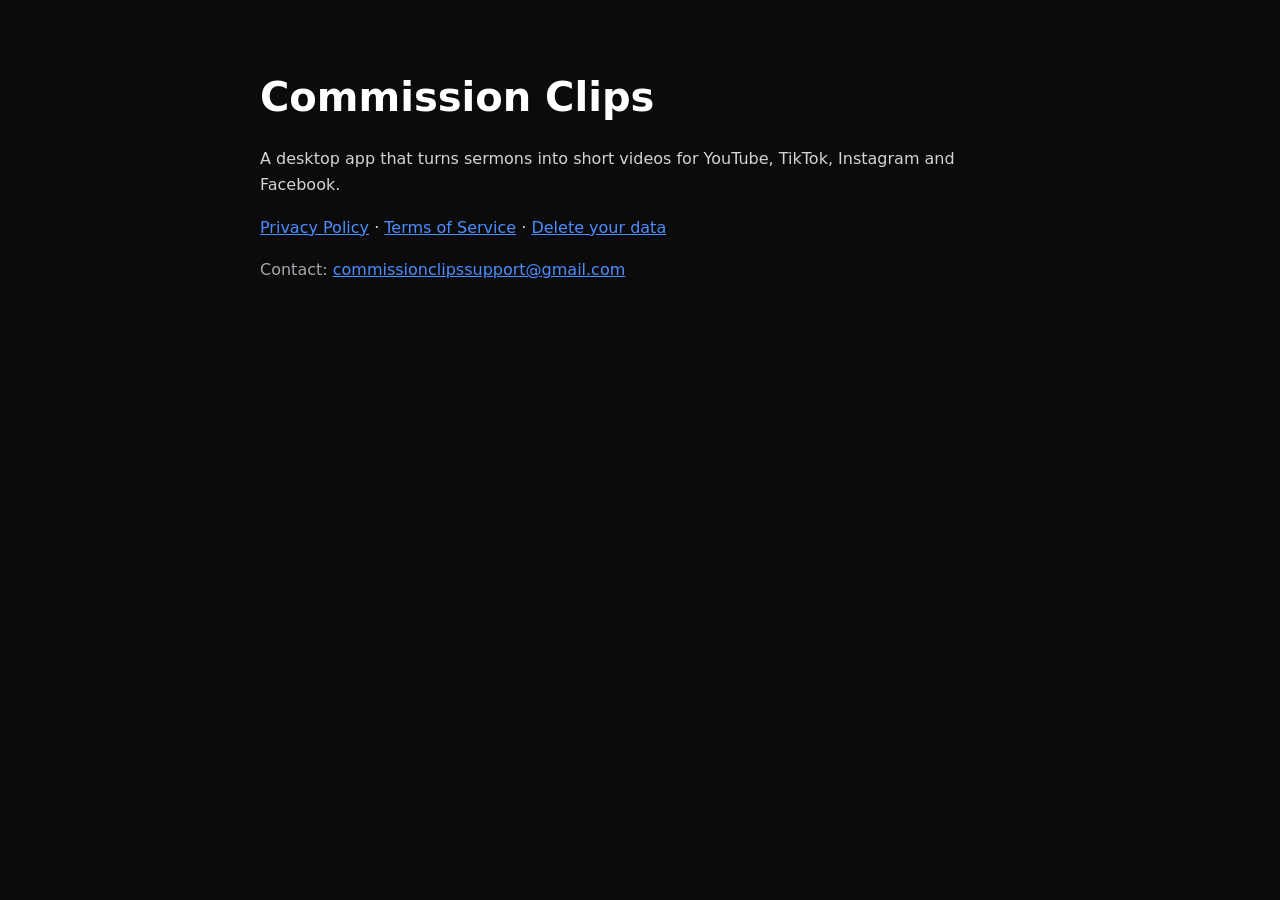
==== index.html @ bec43291 "Commission Clips privacy policy, terms and home page Co-Authored-By: Claude Opus 5.5 <noreply@anthro" ====
<!doctype html>
<html lang="en"><head><meta charset="utf-8"><meta name="viewport" content="width=device-width, initial-scale=1">
<title>Commission Clips</title>
<style>
:root { --bg: #0b0b0c; --line: #2c2c30; --text: #ffffff; --soft: #d4d4d8; --muted: #a6a6ad; --accent: #4c8dff; }
body { margin: 0; background: var(--bg); color: var(--soft); font: 16px/1.65 system-ui, "Segoe UI", Inter, sans-serif; }
main { max-width: 760px; margin: 0 auto; padding: 64px 16px; }
h1 { color: var(--text); font-size: 40px; margin: 0 0 8px; } a { color: var(--accent); } .muted { color: var(--muted); }
</style></head>
<body><main>
<h1>Commission Clips</h1>
<p>A desktop app that turns sermons into short videos for YouTube, TikTok, Instagram and Facebook.</p>
<p><a href="privacy.html">Privacy Policy</a> · <a href="terms.html">Terms of Service</a> · <a href="privacy.html#delete-data">Delete your data</a></p>
<p class="muted">Contact: <a href="mailto:commissionclipssupport@gmail.com">commissionclipssupport@gmail.com</a></p>
</main></body></html>
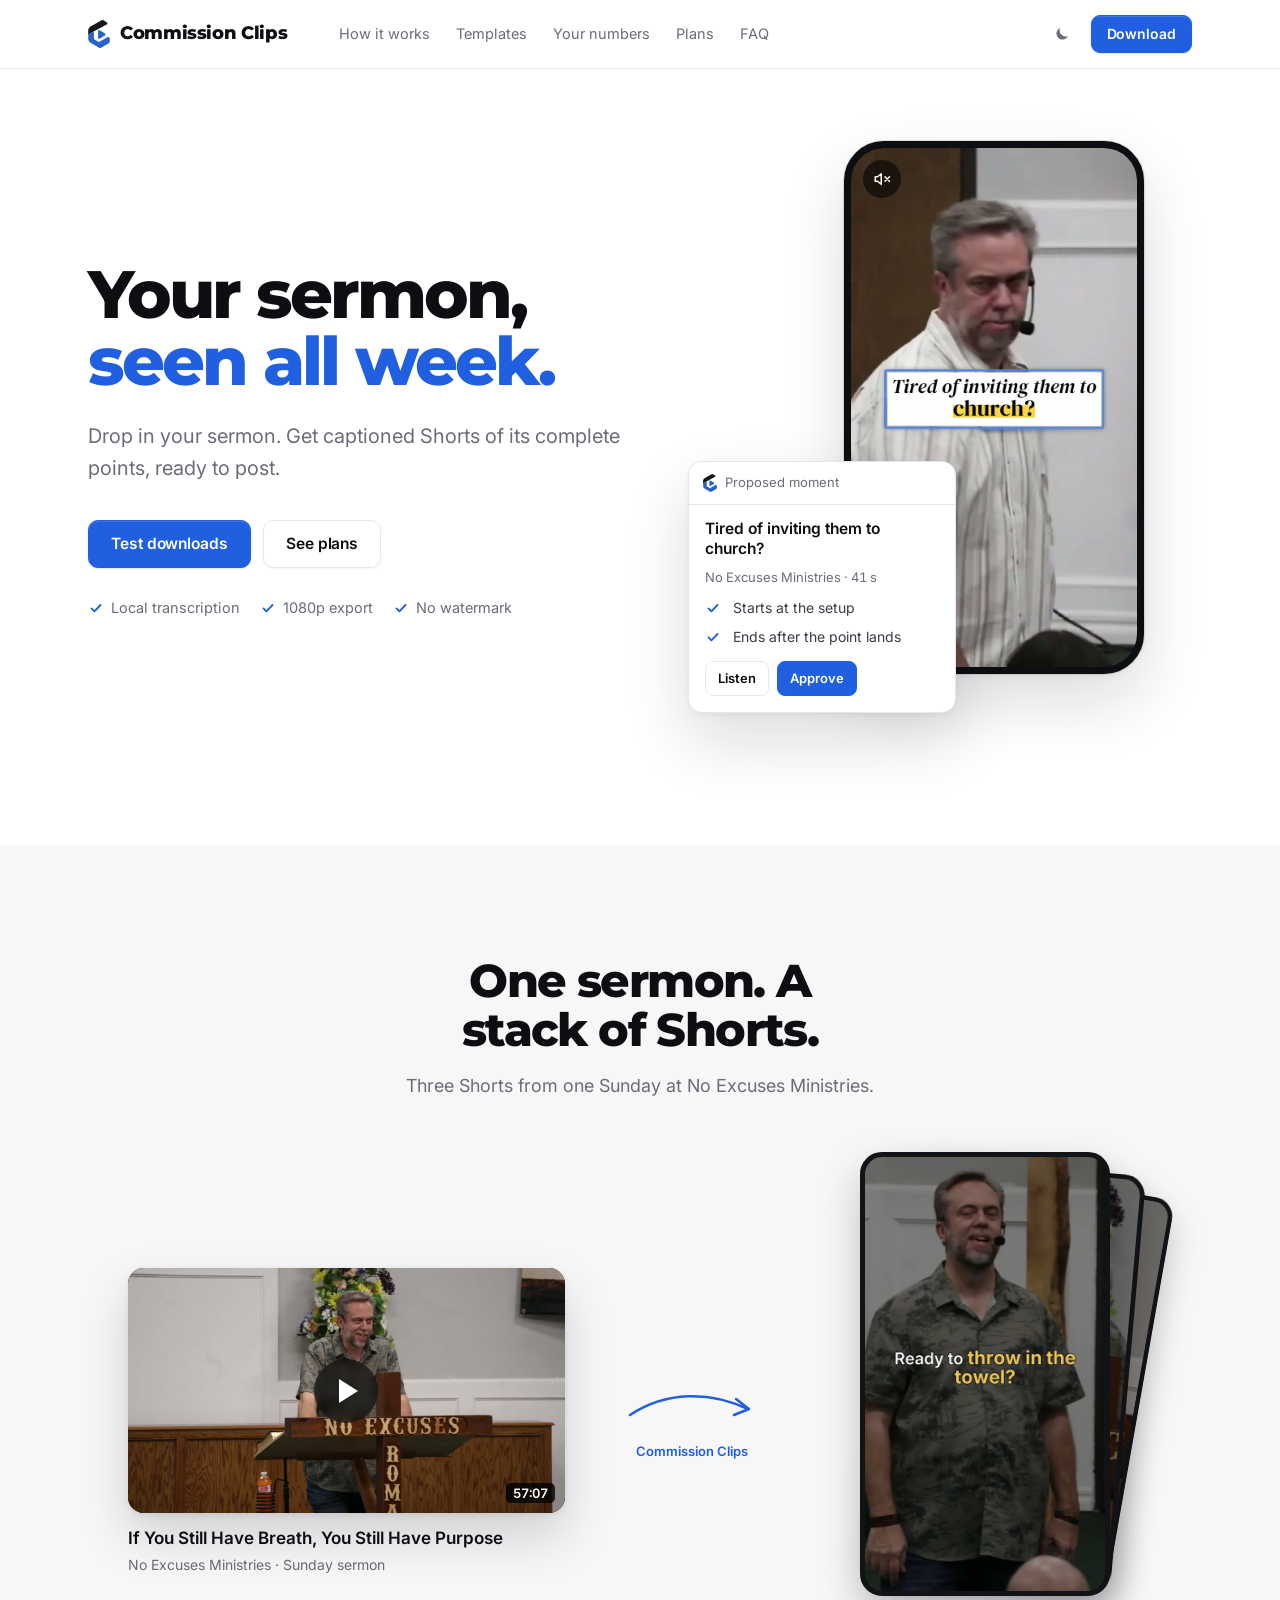
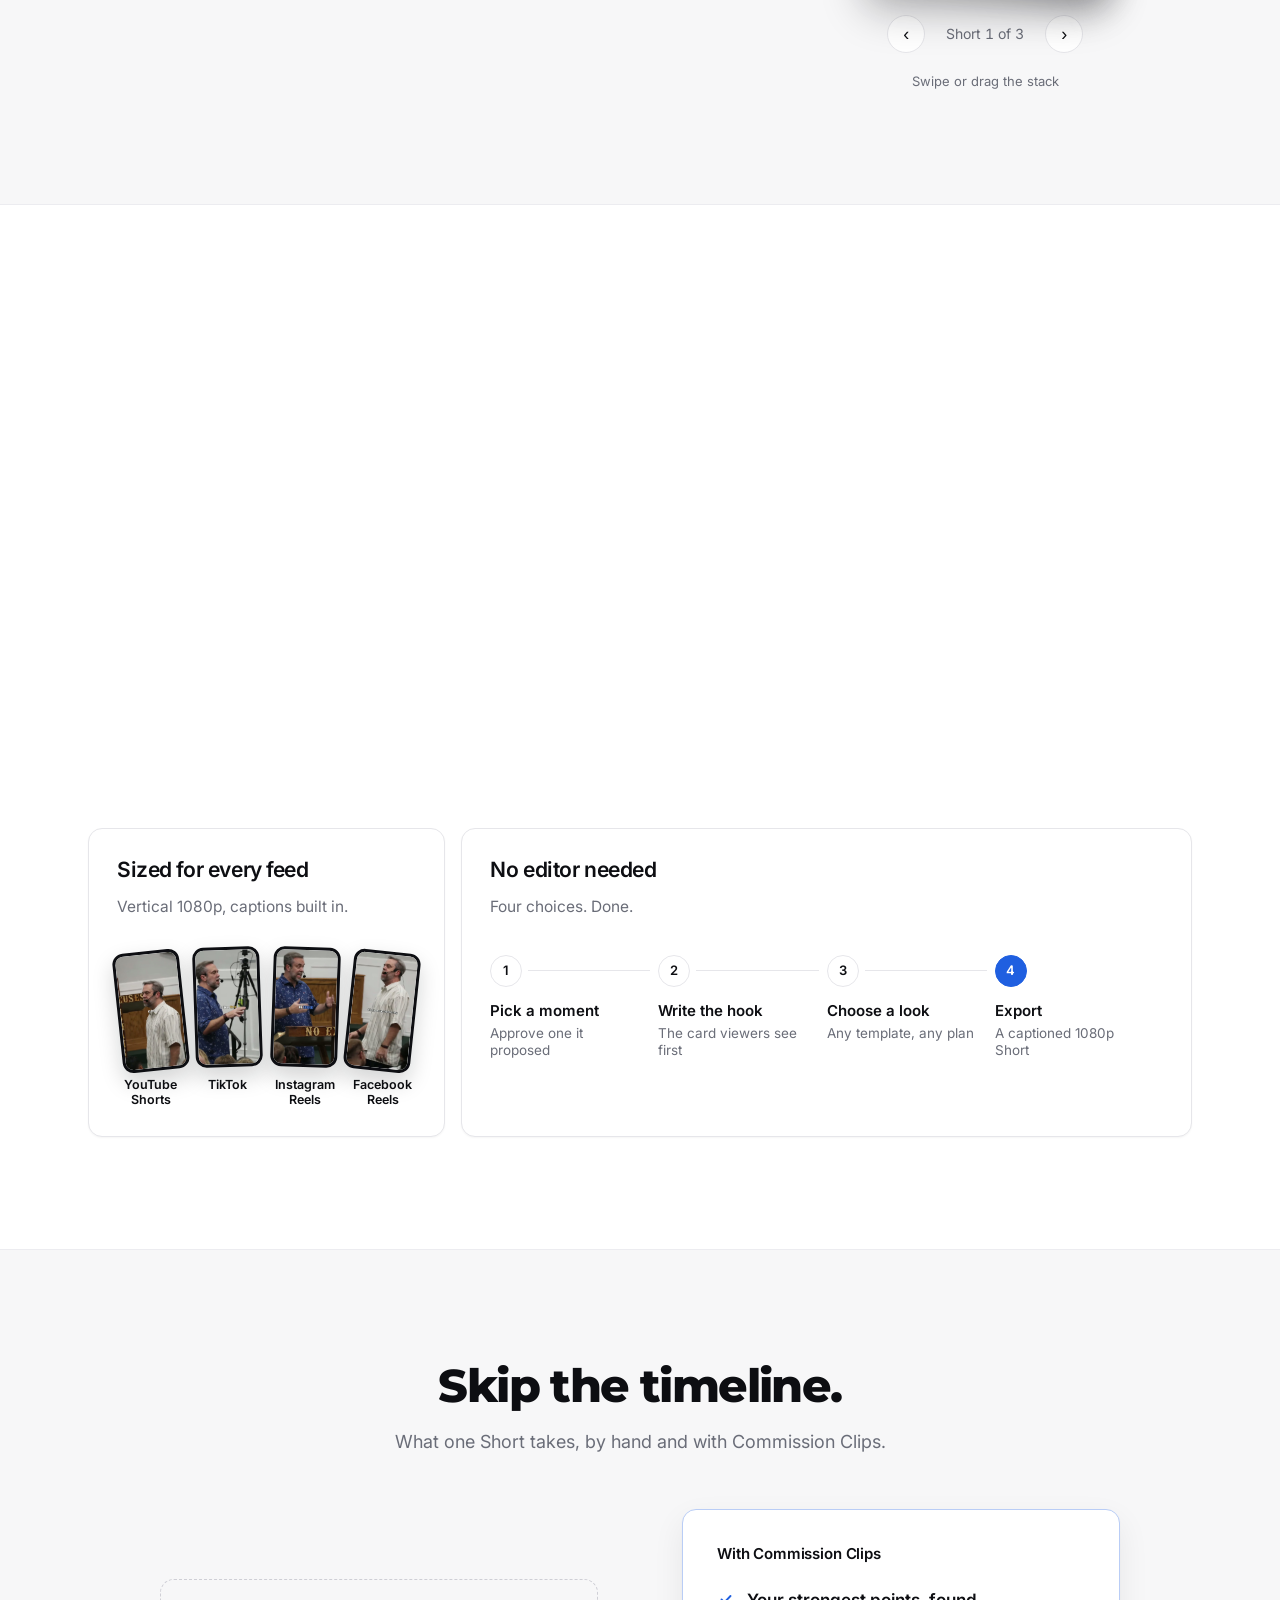
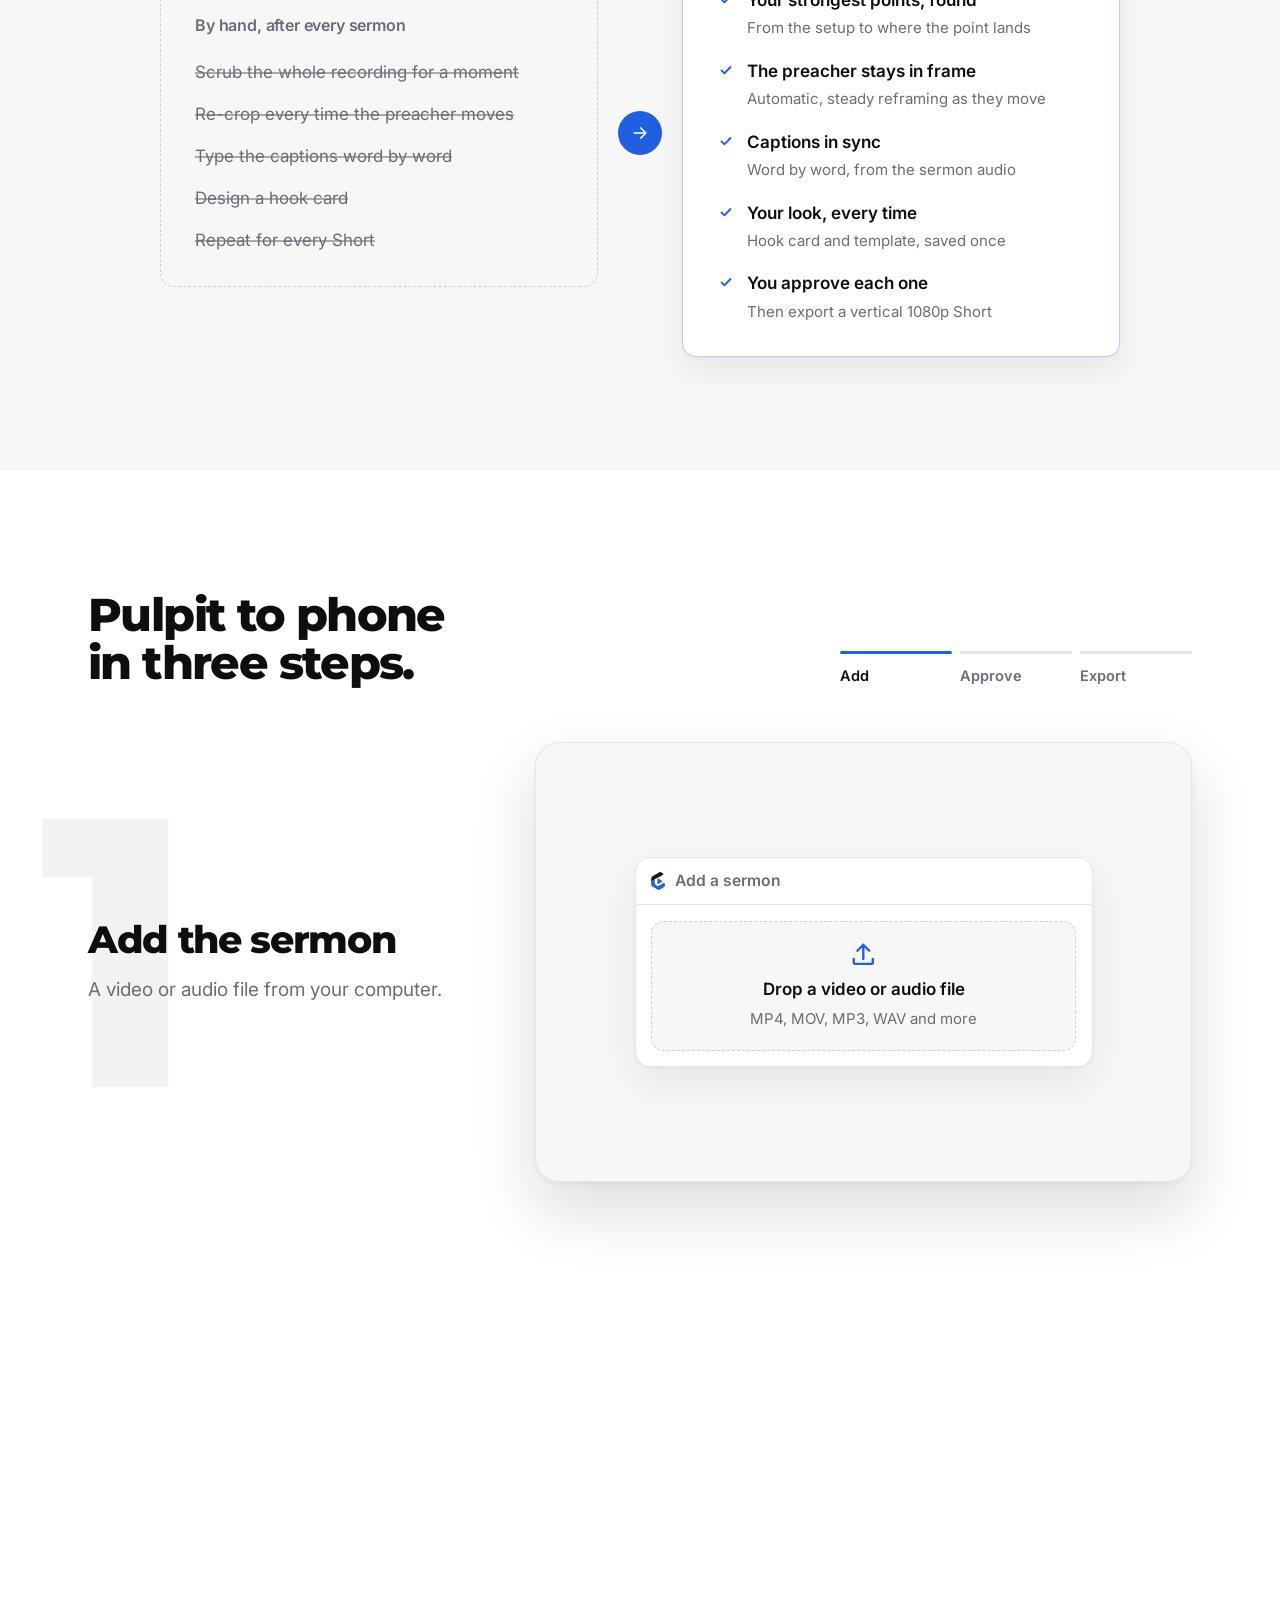
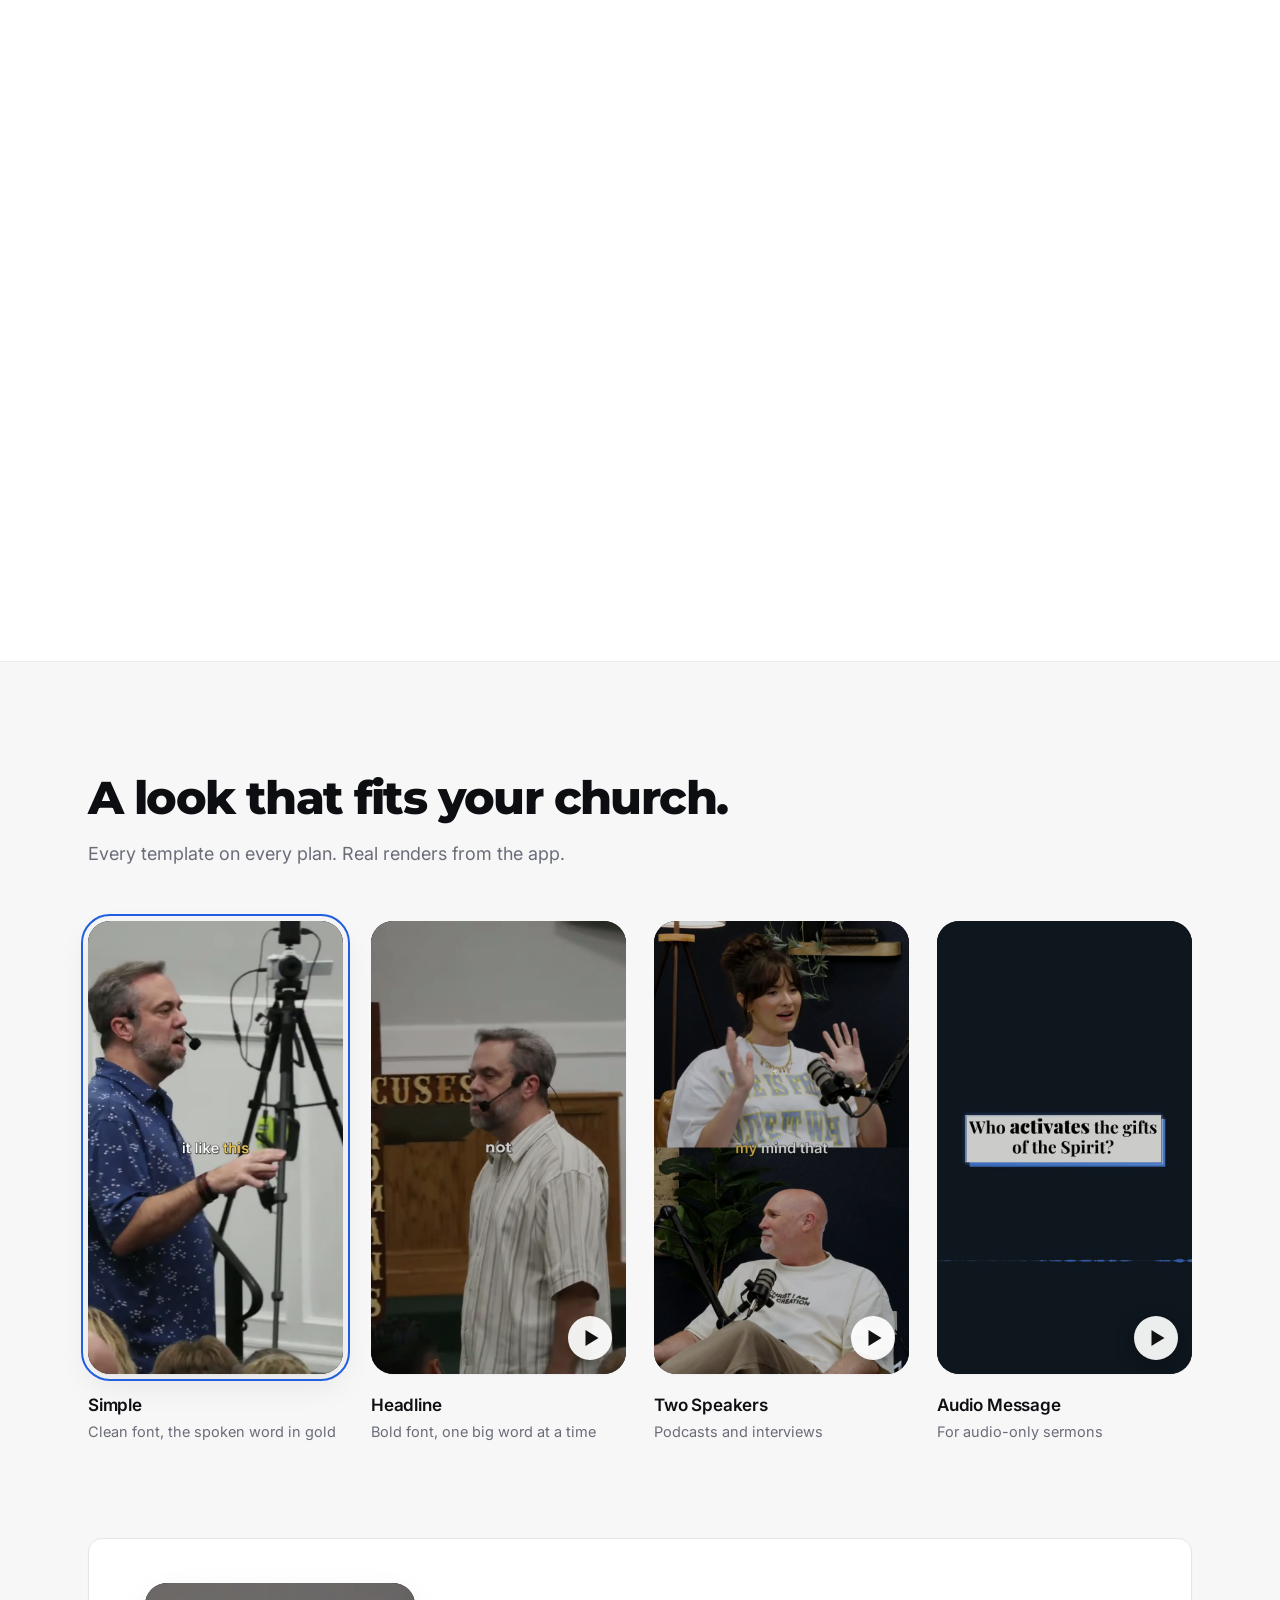
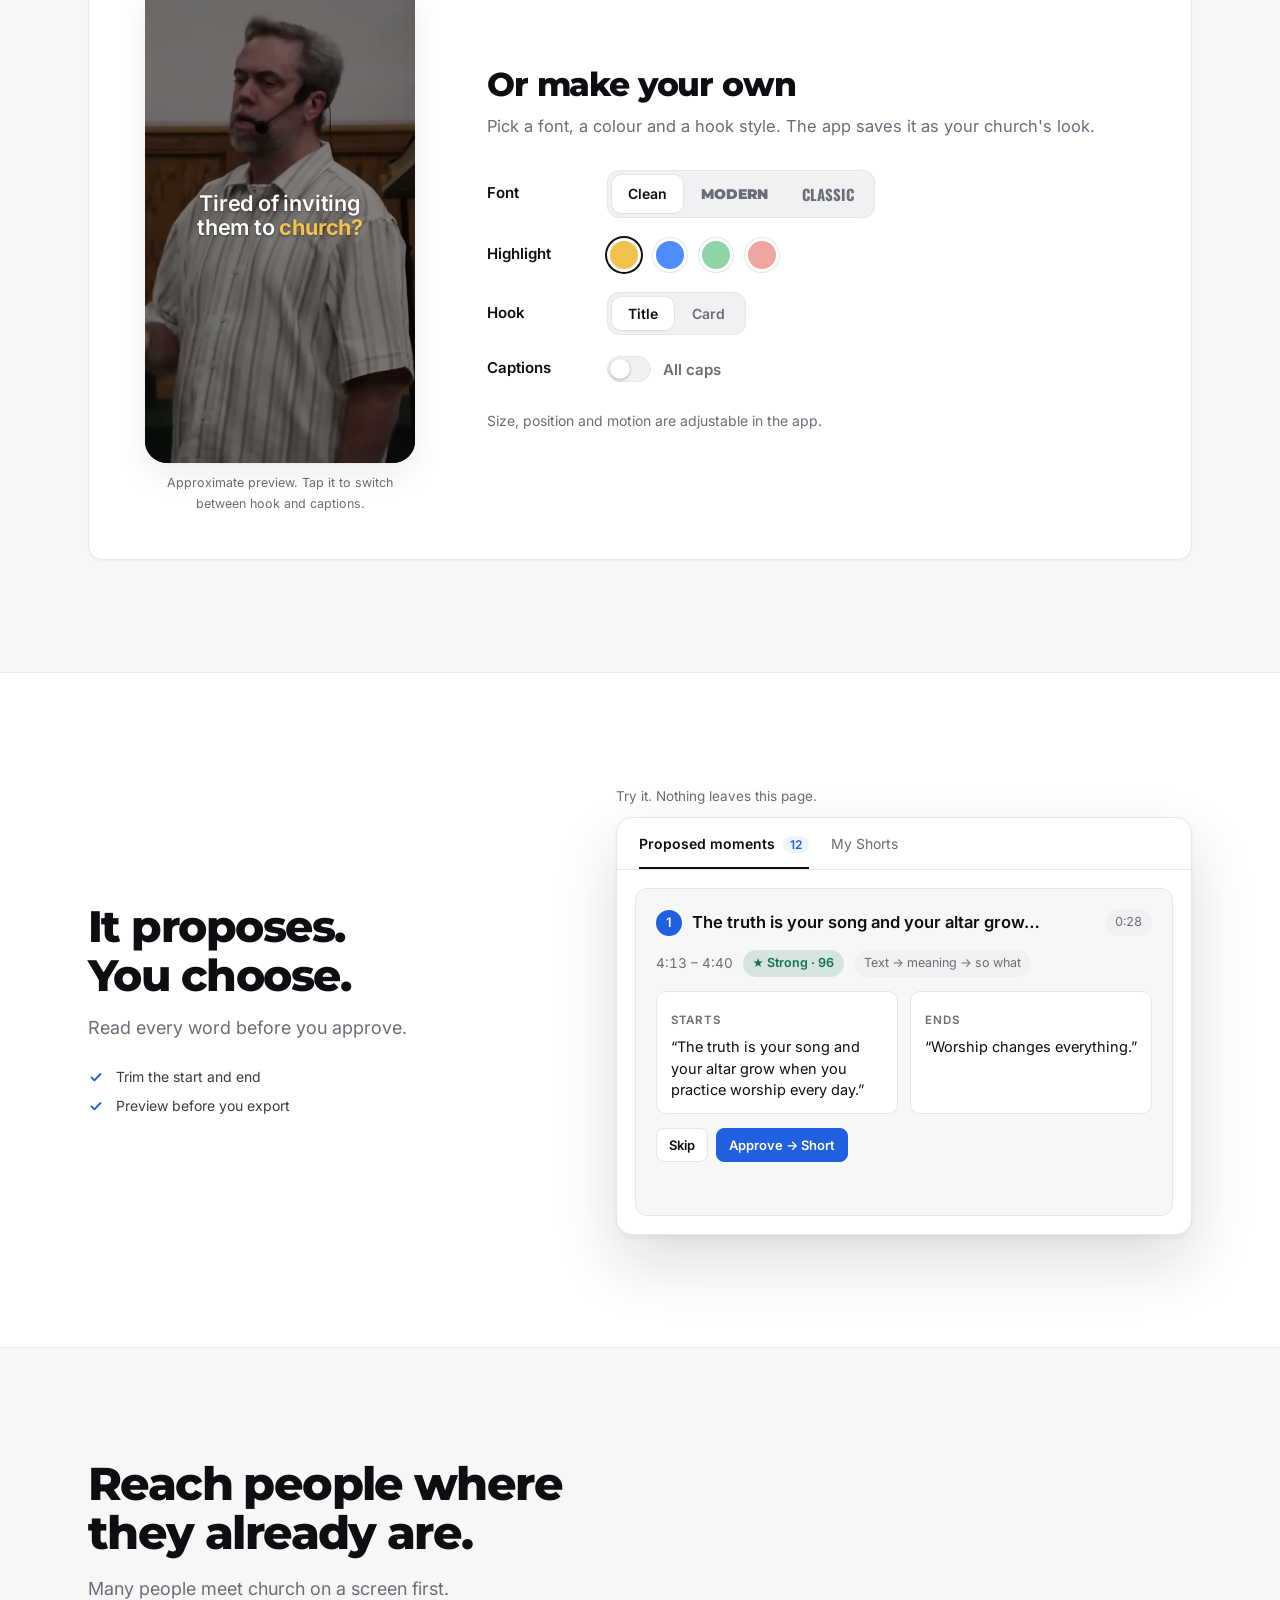
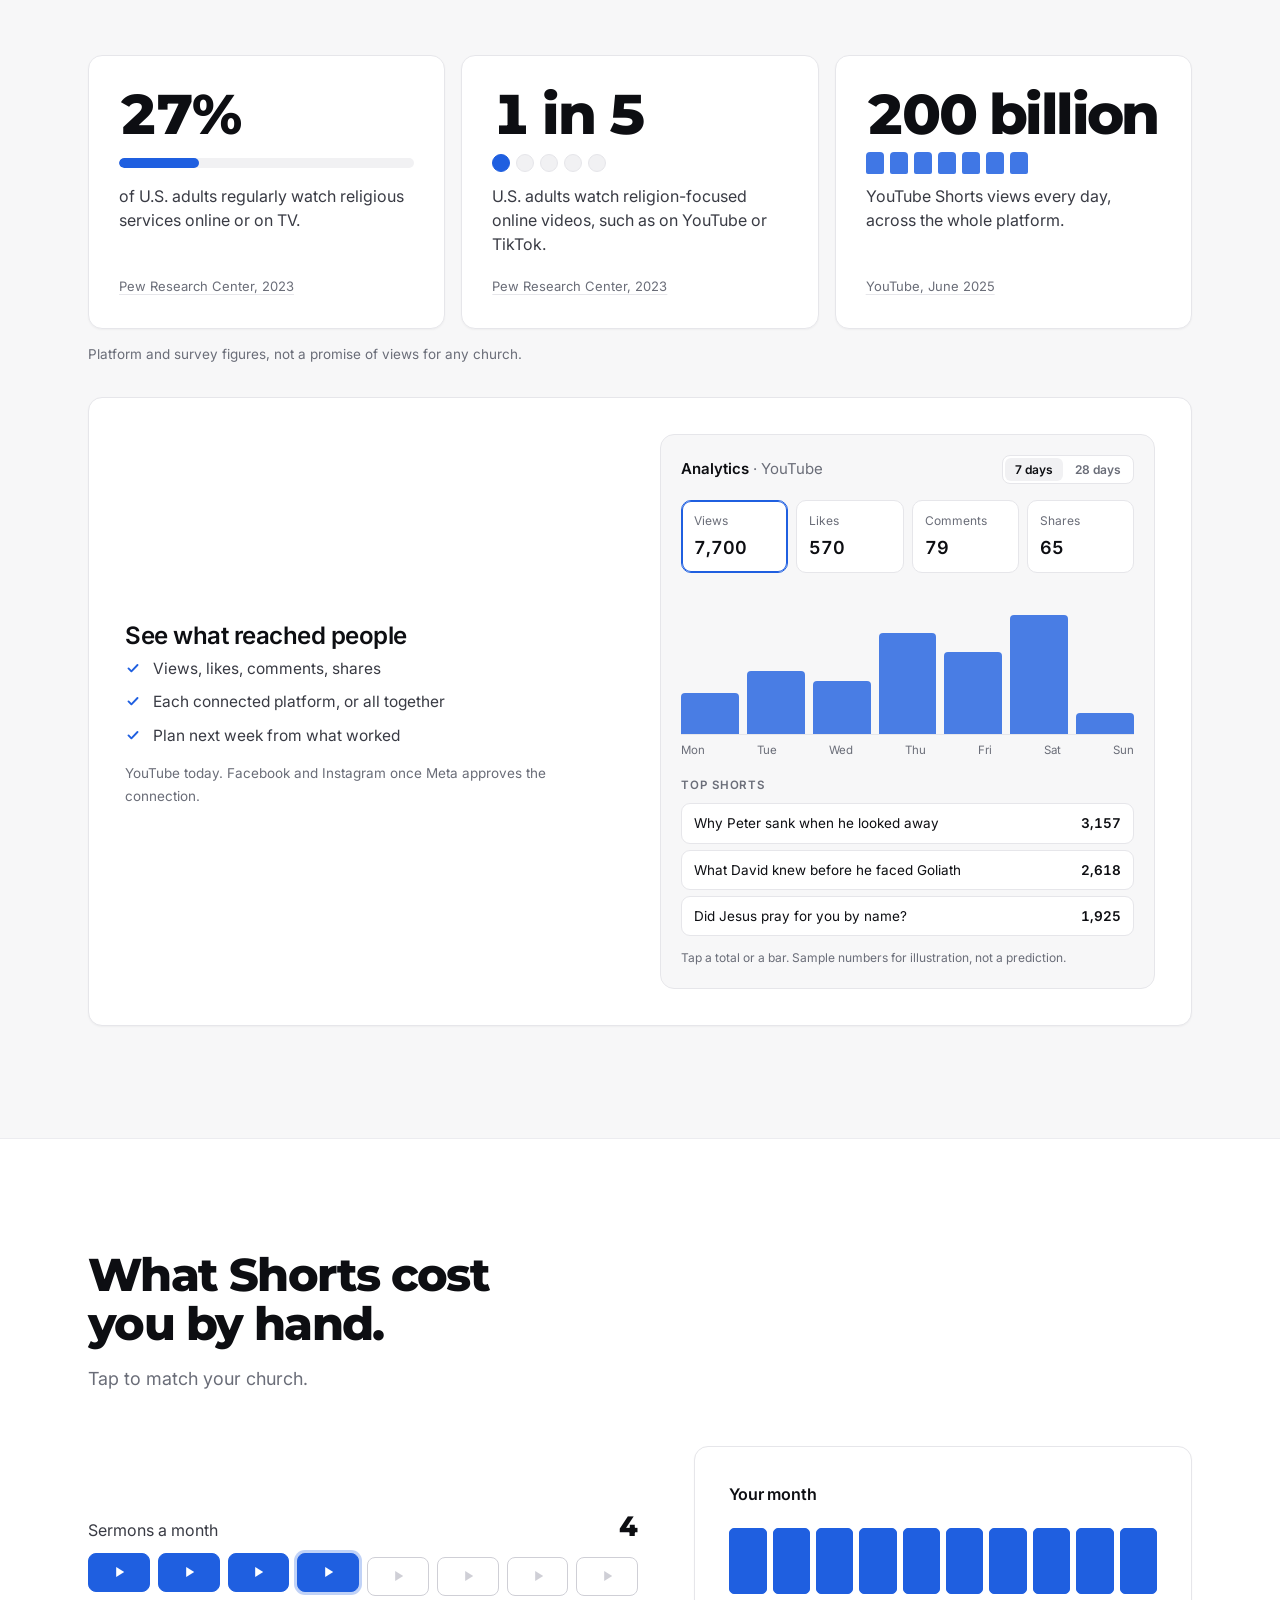
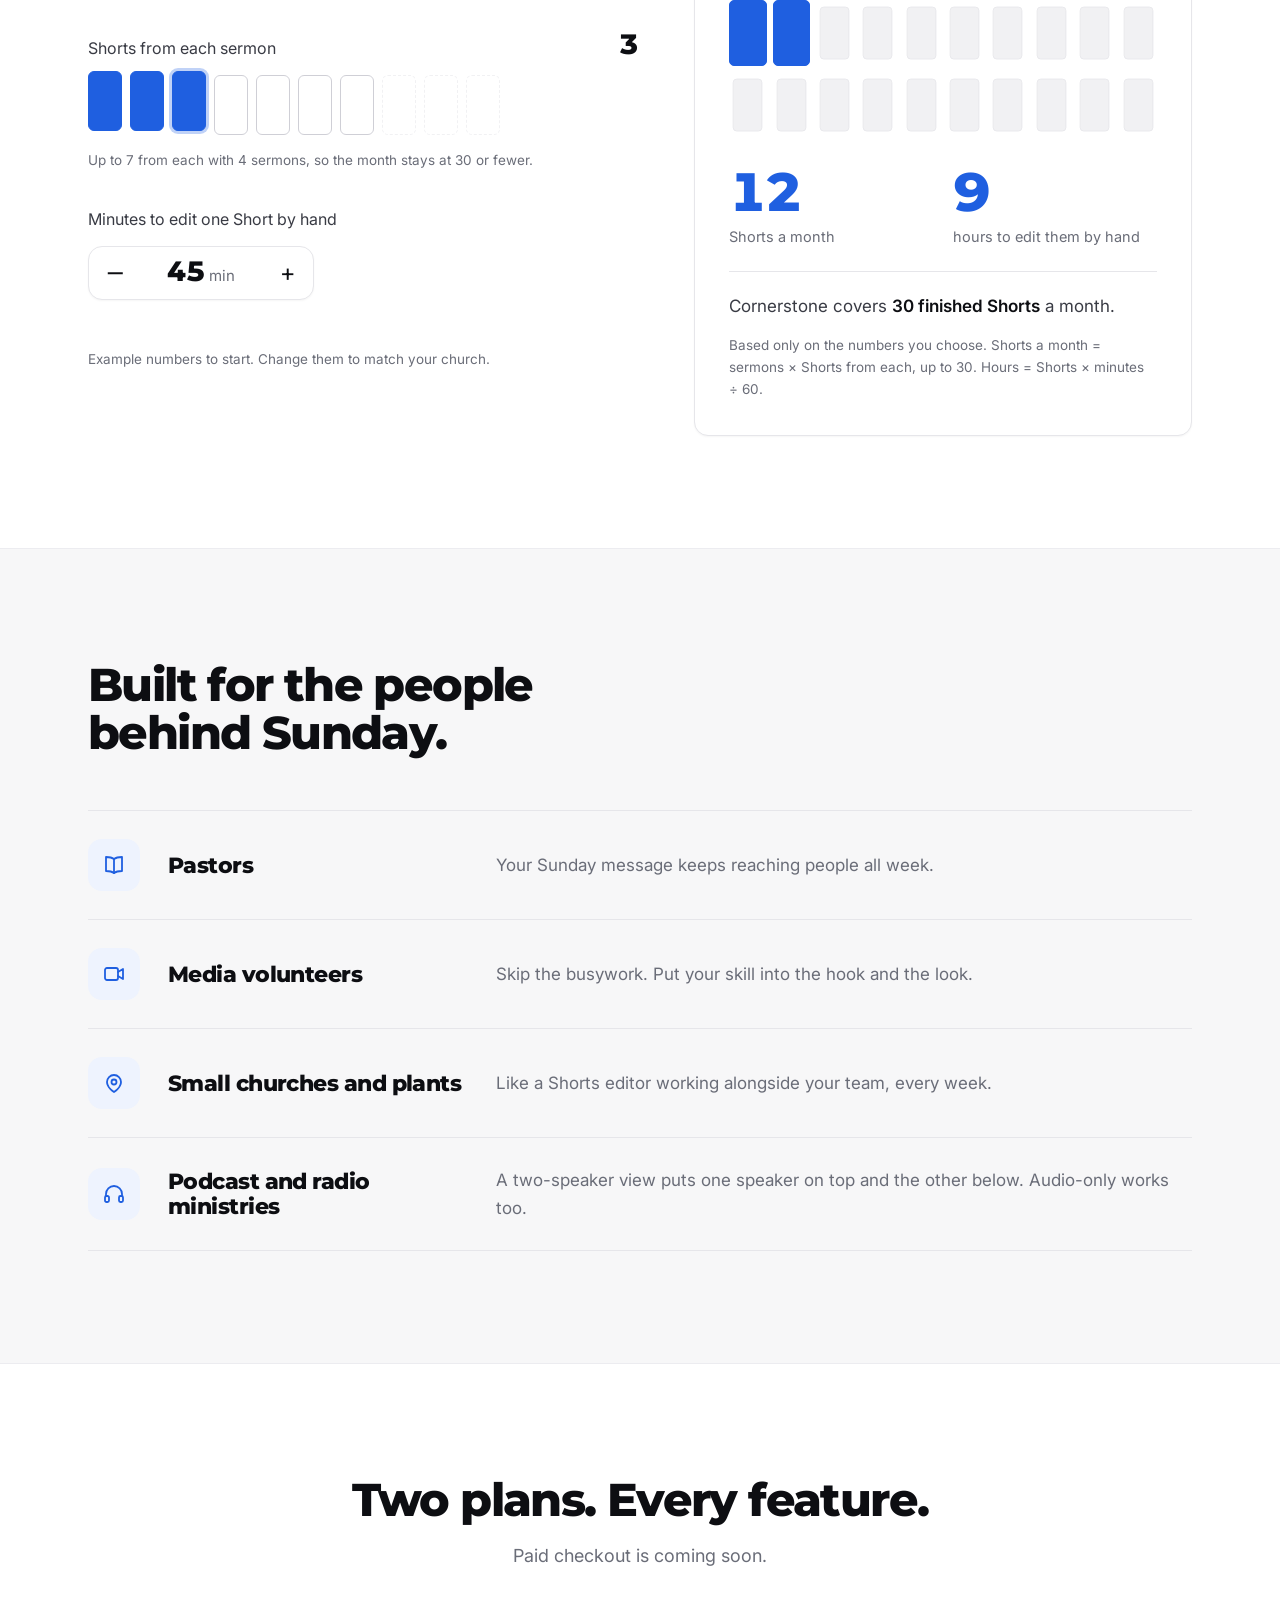
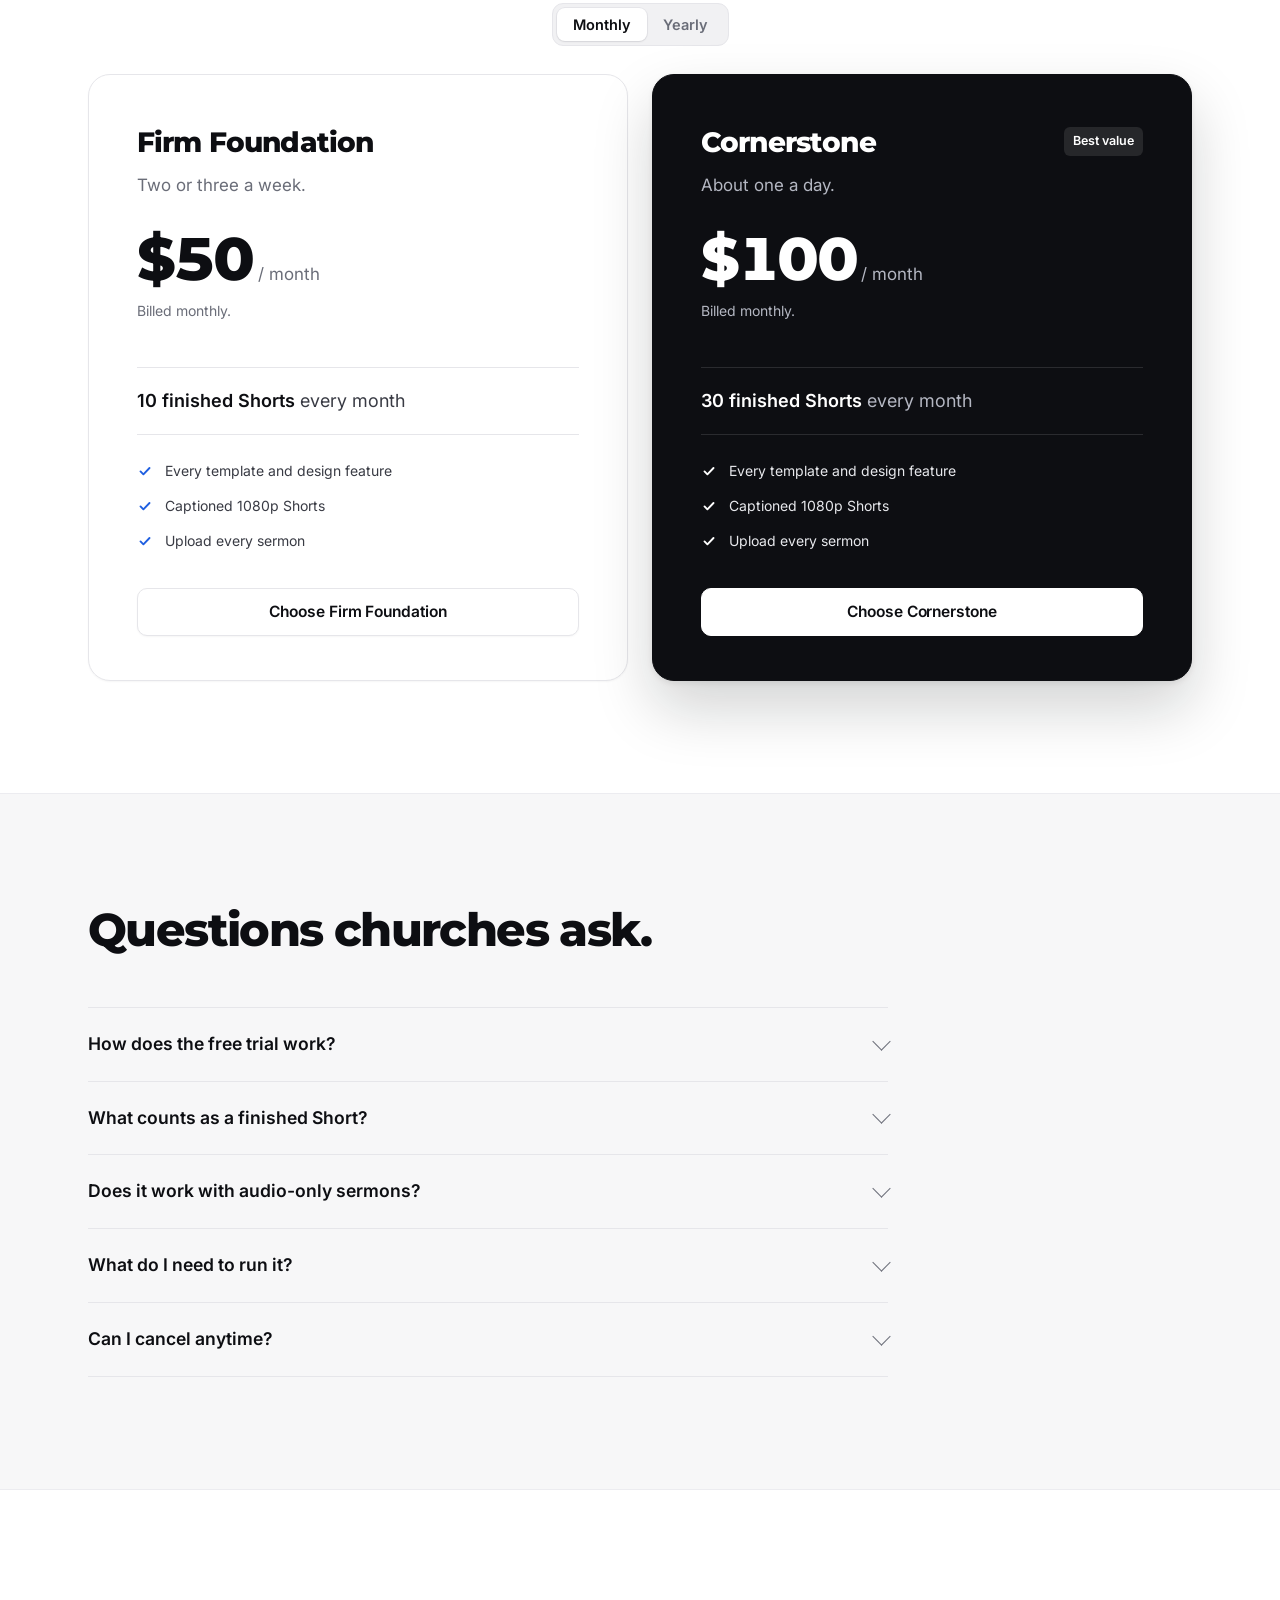
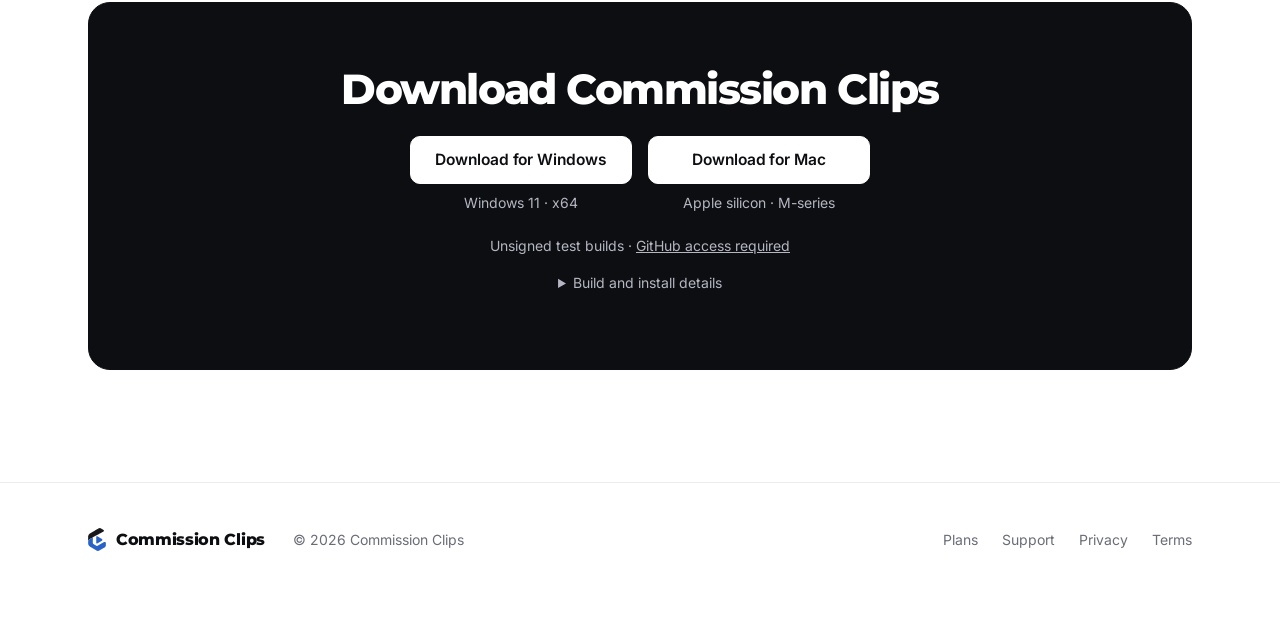
==== commit 3d1c087b: "Publish Commission Clips website and private test downloads" ====
--- a/index.html
+++ b/index.html
@@ -1,15 +1,1198 @@
 <!doctype html>
 <html lang="en"><head><meta charset="utf-8"><meta name="viewport" content="width=device-width, initial-scale=1">
-<title>Commission Clips</title>
+<title>Commission Clips — your sermon, seen all week</title>
+<meta name="description" content="Commission Clips finds the complete teaching moments in your sermon and turns them into captioned Shorts. 14-day free trial, no card.">
+<link rel="canonical" href="https://commissionclips.com/">
+<link rel="icon" href="img/logo-ink.svg" type="image/svg+xml"><link rel="icon" href="img/favicon-32.png" sizes="32x32"><link rel="apple-touch-icon" href="img/apple-touch-icon.png">
+<meta property="og:type" content="website"><meta property="og:site_name" content="Commission Clips">
+<meta property="og:title" content="Commission Clips — your sermon, seen all week"><meta property="og:description" content="Commission Clips finds the complete teaching moments in your sermon and turns them into captioned Shorts. 14-day free trial, no card.">
+<meta property="og:url" content="https://commissionclips.com/"><meta property="og:image" content="https://commissionclips.com/img/og.png">
+<meta name="twitter:card" content="summary_large_image">
+<meta name="theme-color" content="#f3f2ee" media="(prefers-color-scheme: light)"><meta name="theme-color" content="#0b0b0c" media="(prefers-color-scheme: dark)">
+<script src="theme.js"></script>
+<link rel="stylesheet" href="site.css?v=9">
 <style>
-:root { --bg: #0b0b0c; --line: #2c2c30; --text: #ffffff; --soft: #d4d4d8; --muted: #a6a6ad; --accent: #4c8dff; }
-body { margin: 0; background: var(--bg); color: var(--soft); font: 16px/1.65 system-ui, "Segoe UI", Inter, sans-serif; }
-main { max-width: 760px; margin: 0 auto; padding: 64px 16px; }
-h1 { color: var(--text); font-size: 40px; margin: 0 0 8px; } a { color: var(--accent); } .muted { color: var(--muted); }
+.hero { position: relative; overflow: hidden; padding: 72px 0 104px; }
+.hero .wrap { display: grid; grid-template-columns: 1.1fr .9fr; gap: 64px; align-items: center; }
+.hero h1 { font-size: clamp(44px, 5.2vw, 70px); line-height: 1; letter-spacing: -.045em; margin: 0 0 24px; }
+.hero h1 em { font-style: normal; color: var(--accent); }
+.hero .lead { font-size: 20px; line-height: 1.6; color: var(--muted); max-width: 540px; }
+.hero .ctas { display: flex; flex-wrap: wrap; gap: 12px; margin-top: 36px; }
+#download { scroll-margin-top: 72px; }
+.download-panel { padding: clamp(32px, 6vw, 64px) clamp(18px, 5vw, 40px); }
+.download-panel h2 { font-size: clamp(28px, 4vw, 42px); }
+.download-grid { display: grid; grid-template-columns: repeat(auto-fit, minmax(min(100%, 190px), 1fr)); gap: 16px; margin: 24px auto 0; max-width: 460px; }
+.download-grid .btn { width: 100%; }
+.download-panel .download-compat { margin: 7px 0 0; font-size: 14px; }
+.download-panel .download-note a { color: inherit; text-decoration: underline; }
+.download-panel .download-note { margin: 20px auto 0; font-size: 14px; }
+.download-details { margin: 4px auto 0; max-width: 460px; font-size: 14px; }
+.download-details summary { width: fit-content; margin: 0 auto; padding: 10px 4px; min-height: 44px; cursor: pointer; }
+.download-details dl { margin: 0; text-align: left; }
+.download-details dt { color: #fff; font-weight: 700; margin-top: 12px; }
+.download-details dd { margin: 4px 0 0; }
+.download-details code { display: block; margin-top: 4px; overflow-wrap: anywhere; }
+.promises { display: flex; flex-wrap: wrap; gap: 8px 20px; margin-top: 28px; font-size: 14.5px; color: var(--muted); }
+.promises span { display: inline-flex; align-items: center; gap: 7px; }
+.promises span::before { content: ""; width: 16px; height: 16px; background: var(--tick) center/16px no-repeat; }
+.stage { position: relative; height: 600px; }
+.phone { position: absolute; left: 50%; top: 0; transform: translateX(-38%); width: 300px; aspect-ratio: 9 / 16; border-radius: 40px;
+  background: #000; border: 7px solid #0d0e12; overflow: hidden; box-shadow: var(--shadow-lg), 0 0 0 1px var(--line); }
+.phone video, .phone img { width: 100%; height: 100%; object-fit: cover; }
+.float { position: absolute; left: -36px; bottom: 28px; width: 268px; border-radius: 14px; overflow: hidden; background: var(--panel);
+  border: 1px solid var(--line); box-shadow: var(--shadow-lg); }
+.float .bar { display: flex; align-items: center; gap: 8px; padding: 10px 14px; border-bottom: 1px solid var(--line); font-size: 13px; color: var(--muted); }
+.float .bar img { width: 14px; height: 18px; }
+.mo { padding: 14px 16px 16px; display: grid; gap: 8px; }
+.mo-title { color: var(--text); font-size: 15.5px; line-height: 1.3; }
+.mo-meta { color: var(--muted); font-size: 13px; font-variant-numeric: tabular-nums; }
+.ticks { list-style: none; margin: 0; padding: 0; display: grid; gap: 6px; }
+.ticks li { display: flex; align-items: center; gap: 8px; font-size: 14px; color: var(--soft); }
+.ticks li::before, .free li::before { content: ""; flex: none; width: 16px; height: 16px; background: var(--tick) center/16px no-repeat; }
+.mo-actions { display: flex; gap: 8px; margin-top: 4px; }
+.mini { padding: 6px 12px; border-radius: 8px; border: 1px solid var(--line); font-size: 13px; font-weight: 600; color: var(--text); background: var(--panel); }
+.mini.primary { background: var(--accent); border-color: var(--accent); color: var(--accent-on); }
+.bento { display: grid; grid-template-columns: repeat(3, minmax(0, 1fr)); gap: 16px; }
+.tile { padding: 28px; display: flex; flex-direction: column; gap: 10px; min-width: 0; }
+.tile h3 { font-size: 21px; line-height: 1.25; letter-spacing: -.02em; } .tile p { color: var(--muted); font-size: 15.5px; }
+.ai { margin-top: 8px; display: grid; grid-template-columns: 1fr 1fr; gap: 16px; padding: 18px 20px; border-radius: 12px; background: var(--surface); border: 1px solid var(--line); }
+.ai > div { display: grid; gap: 10px; align-content: start; min-width: 0; }
+.ai-label { font-size: 12px; font-weight: 600; letter-spacing: .08em; text-transform: uppercase; color: var(--muted); }
+.ai .chips { margin: 0; } .ai .chips li { background: var(--panel); }
+.free { list-style: none; margin: 4px 0 0; padding: 0; display: grid; gap: 8px; }
+.free li { display: flex; align-items: center; gap: 10px; font-size: 15px; color: var(--text); }
+.counts { margin-top: 6px; display: flex; justify-content: space-between; gap: 12px; padding: 12px 14px; border-radius: 10px; background: var(--surface); border: 1px solid var(--line); font-size: 14.5px; color: var(--text); }
+.counts b { color: var(--accent-ink); }
+.more { margin-top: auto; padding-top: 6px; font-size: 14px; font-weight: 600; color: var(--accent-ink); }
+.more:hover { text-decoration: underline; text-underline-offset: 3px; }
+.stat { margin-top: 2px; } .tile .stat { color: var(--text); font-size: 16px; } .stat b { display: block; font-family: var(--font-display); font-weight: 800; font-size: 40px; line-height: 1.05; color: var(--text); letter-spacing: -.04em; }
+.tile .src { font-size: 13px; } .src a { text-decoration: underline; text-underline-offset: 2px; }
+.t-points { grid-column: span 2; }
+/* Best moments first: the copy beside a small example of the ranked list */
+.bm { display: grid; grid-template-columns: minmax(0, .9fr) minmax(0, 1.1fr); gap: 28px; align-items: center; height: 100%; }
+.bm-copy { display: grid; gap: 10px; align-content: start; }
+.bm-copy .ticks { margin-top: 6px; }
+.bm-ex { display: grid; gap: 8px; min-width: 0; } .bm-note { margin: 0; }
+.bm-list { list-style: none; margin: 0; padding: 8px; display: grid; gap: 6px; border-radius: 14px; background: var(--surface); border: 1px solid var(--line); }
+.bm-list li { display: flex; align-items: center; gap: 12px; padding: 10px 12px; border-radius: 10px; background: var(--panel); border: 1px solid var(--line); min-width: 0; }
+.bm-list li:first-child { border-color: var(--accent); box-shadow: inset 0 0 0 1px var(--accent); }
+.bm-list i { flex: none; font-style: normal; font-weight: 700; font-size: 13px; color: var(--accent-ink); font-variant-numeric: tabular-nums; }
+.bm-list span { display: grid; gap: 4px; min-width: 0; }
+.bm-list b { font-size: 13.5px; font-weight: 600; color: var(--text); text-wrap: balance; }
+.bm-list em { font-style: normal; font-size: 12px; color: var(--muted); display: flex; flex-wrap: wrap; gap: 4px 8px; align-items: center; }
+.bm-list .st { text-decoration: none; font-weight: 600; color: var(--good); background: color-mix(in srgb, var(--good) 14%, transparent); border-radius: 999px; padding: 1px 8px; }
+.bm-list .st.dev { color: var(--soft); background: var(--raised); }
+@media (max-width: 760px) { .bm { grid-template-columns: minmax(0, 1fr); } }
+.t-team { grid-column: span 2; }
+ .chips { list-style: none; margin: 8px 0 0; padding: 0; display: flex; flex-wrap: wrap; gap: 8px; }
+.chips li { padding: 6px 12px; border-radius: 8px; background: var(--surface); border: 1px solid var(--line); font-size: 14px; color: var(--text); }
+.flow { list-style: none; margin: 8px 0 0; padding: 0; display: flex; flex-wrap: wrap; align-items: center; gap: 8px; counter-reset: f; }
+.flow li { counter-increment: f; display: flex; align-items: center; gap: 8px; padding: 7px 14px 7px 7px; border-radius: 10px; background: var(--surface); border: 1px solid var(--line); font-size: 14.5px; color: var(--text); }
+.flow li::before { content: counter(f); width: 22px; height: 22px; border-radius: 6px; display: grid; place-items: center; background: var(--panel); border: 1px solid var(--line); color: var(--text); font-size: 12px; font-weight: 600; }
+.t-team .flow { margin-top: 26px; display: grid; grid-template-columns: repeat(4, minmax(0, 1fr)); gap: 0; align-items: start; }
+.t-team .flow li { position: relative; display: block; padding: 0 18px 0 0; background: none; border: 0; border-radius: 0; font-weight: 600; font-size: 15px; }
+.t-team .flow li::before { position: relative; z-index: 1; width: 30px; height: 30px; border-radius: 50%; margin-bottom: 14px; font-size: 13px; }
+.t-team .flow li:not(:last-child)::after { content: ""; position: absolute; top: 15px; left: 38px; right: 8px; height: 1px; background: var(--line); }
+.t-team .flow li:last-child::before { background: var(--accent); border-color: var(--accent); color: #fff; }
+.t-team .flow span { display: grid; gap: 4px; line-height: 1.3; }
+.t-team .flow small { font-weight: 400; font-size: 13.5px; color: var(--muted); }
+@media (max-width: 560px) {
+  .t-team .flow { grid-template-columns: 1fr; gap: 20px; }
+  .t-team .flow li { padding: 4px 0 0 44px; min-height: 30px; }
+  .t-team .flow li::before { position: absolute; left: 0; top: 0; margin: 0; }
+  .t-team .flow li:not(:last-child)::after { top: 34px; bottom: -16px; left: 15px; right: auto; width: 1px; height: auto; } }
+.brand-band p { max-width: 560px; }
+.dots { list-style: none; margin: 0; padding: 0; display: grid; gap: 6px; }
+.dots li { display: flex; align-items: center; gap: 10px; font-size: 14px; color: var(--soft); }
+.dots li::before { content: ""; flex: none; width: 6px; height: 6px; border-radius: 2px; background: var(--accent-ink); opacity: .7; }
+/* Sized for every feed: four little phones, fanned; they straighten when the tile is hovered. */
+.feeds { list-style: none; margin: auto 0 0; padding: 18px 0 0; display: grid; grid-template-columns: repeat(4, minmax(0, 1fr)); gap: 10px; }
+.feeds li { display: grid; gap: 10px; justify-items: center; align-content: start; text-align: center; font-size: 12.5px; font-weight: 600; line-height: 1.25; color: var(--text); }
+.feeds img { width: 100%; aspect-ratio: 9 / 16; object-fit: cover; border-radius: 11px; border: 3px solid #0d0e12; background: #000;
+  box-shadow: 0 10px 22px rgba(13, 14, 18, .18); transition: transform .45s cubic-bezier(.3, 1.5, .5, 1); }
+.feeds li:nth-child(1) img { transform: rotate(-6deg) translateY(4px); }
+.feeds li:nth-child(2) img { transform: rotate(-2deg); }
+.feeds li:nth-child(3) img { transform: rotate(2deg); }
+.feeds li:nth-child(4) img { transform: rotate(6deg) translateY(4px); }
+.t-feeds:hover .feeds img { transform: translateY(-6px); }
+.feeds li:nth-child(2) img, .t-feeds:hover .feeds li:nth-child(2) img { transition-delay: 40ms; }
+.feeds li:nth-child(3) img, .t-feeds:hover .feeds li:nth-child(3) img { transition-delay: 80ms; }
+.feeds li:nth-child(4) img, .t-feeds:hover .feeds li:nth-child(4) img { transition-delay: 120ms; }
+@media (prefers-reduced-motion: reduce) { .feeds img { transition: none; } }
+.stats { display: grid; grid-template-columns: repeat(3, minmax(0, 1fr)); gap: 16px; }
+.fact { margin: 0; display: flex; flex-direction: column; gap: 10px; padding: 30px; }
+.fact b { font-family: var(--font-display); font-weight: 800; font-size: clamp(40px, 4.4vw, 56px); line-height: 1; letter-spacing: -.045em; color: var(--text); }
+.fact b { font-variant-numeric: tabular-nums; }
+/* Each figure gets a small picture that fills in as it counts up: 27 of 100, 1 of 5 people, 200 billion every day of the week. */
+.fact-viz { display: flex; align-items: center; gap: 6px; height: 22px; }
+.fact-viz.bar { height: 10px; margin-block: 6px; border-radius: 999px; background: var(--raised); overflow: hidden; }
+.fact-viz.bar i { width: calc(var(--p) * 100%); height: 100%; border-radius: inherit; background: var(--accent); transform-origin: left; transition: transform 1.2s cubic-bezier(.2,.7,.2,1) var(--d, 0s); }
+.fact-viz.dots i { width: 18px; height: 18px; border-radius: 50%; background: var(--raised); border: 1px solid var(--line); transition: background .4s ease calc(var(--d, 0s) + .8s), border-color .4s ease calc(var(--d, 0s) + .8s), transform .4s cubic-bezier(.3,1.6,.5,1) calc(var(--d, 0s) + .8s); }
+.fact-viz.dots i.on { background: var(--accent); border-color: var(--accent); }
+.fact-viz.week { align-items: flex-end; }
+.fact-viz.week i { flex: 1; max-width: 18px; height: 100%; border-radius: 4px 4px 2px 2px; background: var(--accent); opacity: .85; transform-origin: bottom; transition: transform .7s cubic-bezier(.2,.7,.2,1) calc(var(--d, 0s) + var(--j) * 90ms); }
+.fact.armed .fact-viz.bar i { transform: scaleX(0); }
+.fact.armed .fact-viz.dots i.on { background: var(--raised); border-color: var(--line); transform: scale(.6); }
+.fact.armed .fact-viz.week i { transform: scaleY(0); }
+.fact figcaption { color: var(--soft); font-size: 16px; line-height: 1.5; }
+.fact a { margin-top: auto; padding-top: 10px; font-size: 13px; color: var(--muted); text-decoration: underline; text-underline-offset: 3px; text-decoration-color: var(--line); }
+.fact a:hover { color: var(--text); }
+.fineprint { color: var(--muted); font-size: 13.5px; margin-top: 14px; }
+.insights { margin-top: 32px; display: grid; grid-template-columns: 1fr 1fr; gap: 40px; align-items: center; padding: 36px; }
+.ins-copy h3 { font-size: 24px; letter-spacing: -.02em; } .ins-copy > p.muted { margin: 8px 0 18px; }
+.ins-copy .ticks { gap: 8px; } .ins-copy .ticks li { font-size: 15.5px; }
+.ins-panel { border: 1px solid var(--line); border-radius: 14px; background: var(--surface); padding: 20px; min-width: 0; }
+.ins-top { display: flex; justify-content: space-between; align-items: center; gap: 10px; }
+.ins-top b { color: var(--text); font-size: 15px; }
+.ins-tag { font-size: 11.5px; font-weight: 600; color: var(--muted); border: 1px solid var(--line); border-radius: 6px; padding: 2px 8px; background: var(--panel); white-space: nowrap; }
+.ins-kpis { display: grid; grid-template-columns: repeat(4, minmax(0, 1fr)); gap: 8px; margin-top: 16px; }
+.ins-kpis button { font: inherit; text-align: left; cursor: pointer; background: var(--panel); border: 1px solid var(--line); border-radius: 10px; padding: 10px 12px; display: grid; gap: 2px; min-width: 0; transition: border-color .15s; }
+.ins-kpis button:hover { border-color: color-mix(in srgb, var(--text) 28%, var(--line)); }
+.ins-kpis button[aria-checked="true"] { border-color: var(--accent); box-shadow: inset 0 0 0 1px var(--accent); }
+.ins-kpis span { font-size: 12px; color: var(--muted); } .ins-kpis b { color: var(--text); font-size: 18px; font-variant-numeric: tabular-nums; }
+.ins-chart { position: relative; margin-top: 18px; padding-top: 24px; }
+.ins-scope { font-weight: 400; color: var(--muted); }
+#analytics-demo { scroll-margin-top: 96px; }
+[data-grow] { scale: var(--g-s, 1); transform-origin: center top; }
+.ins-bars button { transform: scaleY(var(--grow, 1)); transform-origin: bottom; }
+.ins-bars { height: 120px; display: grid; grid-template-columns: repeat(var(--n, 7), minmax(0, 1fr)); gap: var(--g, 8px); align-items: end; border-bottom: 1px solid var(--line); }
+.ins-bars button { height: var(--h); min-height: 3px; padding: 0; border: 0; border-radius: 4px 4px 0 0; background: var(--accent); opacity: .8; cursor: pointer; transition: height .35s ease, opacity .15s; }
+.ins-bars button:hover, .ins-bars button:focus-visible, .ins-bars button.on { opacity: 1; outline: none; box-shadow: 0 0 0 2px var(--panel), 0 0 0 3px var(--accent); }
+.ins-tip { position: absolute; top: 0; right: 0; font-size: 12.5px; color: var(--text); font-weight: 600; font-variant-numeric: tabular-nums; }
+.ins-days { display: flex; justify-content: space-between; margin-top: 6px; font-size: 11.5px; color: var(--muted); }
+.ins-range { display: flex; gap: 2px; padding: 2px; border: 1px solid var(--line); border-radius: 8px; background: var(--panel); }
+.ins-range button { font: 600 12px var(--font); color: var(--muted); background: none; border: 0; border-radius: 6px; padding: 4px 10px; cursor: pointer; }
+.ins-range button[aria-checked="true"] { background: var(--raised); color: var(--text); }
+.ins-list { margin-top: 16px; display: grid; grid-template-columns: minmax(0, 1fr); gap: 8px; }
+.ins-label { font-size: 11.5px; font-weight: 600; letter-spacing: .08em; text-transform: uppercase; color: var(--muted); }
+.ins-list ol { list-style: none; margin: 0; padding: 0; display: grid; grid-template-columns: minmax(0, 1fr); gap: 6px; }
+.ins-list li { display: flex; align-items: center; gap: 10px; padding: 8px 12px; border-radius: 9px; background: var(--panel); border: 1px solid var(--line); font-size: 13.5px; color: var(--text); }
+.ins-list li span { flex: 1; min-width: 0; overflow: hidden; text-overflow: ellipsis; white-space: nowrap; }
+.ins-list li b { font-variant-numeric: tabular-nums; font-weight: 600; }
+.ins-list li.new { border-color: var(--accent); flex-wrap: wrap; row-gap: 2px; }
+.ins-list li.new span { min-width: max-content; }
+.ins-list li small { color: var(--muted); font-size: 12px; white-space: nowrap; }
+.ins-sample { margin-top: 12px; font-size: 12px; color: var(--muted); }
+.posted { padding: 14px 16px; border-radius: 10px; background: var(--panel); border: 1px solid var(--line); display: grid; gap: 4px; font-size: 13.5px; }
+.posted[hidden] { display: none; }
+.posted b { color: var(--text); } .posted p { color: var(--muted); }
+.posted a { color: var(--accent-ink); font-weight: 600; }
+@media (max-width: 560px) { .ins-kpis { grid-template-columns: repeat(2, minmax(0, 1fr)); } .insights { padding: 22px; } }
+.rv-card[hidden] { display: none; }
+.try { font-size: 13.5px; color: var(--muted); margin-bottom: 10px; }
+.rv-tabs button { font: inherit; color: inherit; background: none; border: 0; border-bottom: 2px solid transparent; padding: 14px 0 12px; cursor: pointer; }
+.rv-tabs button.on { color: var(--text); font-weight: 600; border-color: var(--text); }
+.rv-tabs button:hover { color: var(--text); }
+button.mini { font: 600 13px var(--font); cursor: pointer; min-height: 34px; }
+button.mini:hover { border-color: var(--hover-line); } button.mini.primary:hover { background: var(--accent-hover); }
+button.mini[disabled] { cursor: default; background: var(--good); border-color: var(--good); color: #fff; }
+.demo-note { font-size: 13.5px; color: var(--muted); min-height: 1.4em; }
+.demo-step { font-size: 12px; font-weight: 600; letter-spacing: .08em; text-transform: uppercase; color: var(--muted); }
+.looks { display: grid; grid-template-columns: repeat(3, 1fr); gap: 10px; }
+.looks button { padding: 0; border: 2px solid transparent; border-radius: 12px; background: none; cursor: pointer; display: grid; gap: 6px; font: 600 12.5px var(--font); color: var(--soft); text-align: center; padding-bottom: 4px; }
+.looks img { width: 100%; aspect-ratio: 9 / 12; object-fit: cover; object-position: center 30%; border-radius: 10px; }
+.looks button[aria-checked="true"] { border-color: var(--accent); color: var(--text); }
+@media (max-width: 900px) { .stats { grid-template-columns: 1fr; } .insights { grid-template-columns: 1fr; padding: 24px; gap: 28px; } }
+/* gentle reveal on scroll: content is visible at rest; only items below the first screen start lowered, and only with motion allowed */
+.pre { opacity: 0; transform: translateY(14px); }
+@media (prefers-reduced-motion: no-preference) {
+  /* Cards and buttons lift slightly under the pointer. */
+  .tile, .who-list li, .fact, .plan { transition: opacity .6s ease, transform .3s cubic-bezier(.2,.7,.2,1), box-shadow .3s, border-color .2s; }
+  .tile:hover, .fact:hover, .plan:hover { transform: translateY(-4px); box-shadow: var(--shadow); }
+  .who-ic { transition: transform .35s cubic-bezier(.3,1.6,.5,1); }
+  .who-list li:hover .who-ic { transform: rotate(-6deg) scale(1.08); }
+  .btn { transition: transform .2s ease, background .2s, border-color .2s, box-shadow .2s; }
+  .btn:hover { transform: translateY(-1px); }
+  .btn.accent:hover { box-shadow: 0 10px 24px -10px color-mix(in srgb, var(--accent) 70%, transparent); }
+  .btn:active { transform: translateY(0) scale(.98); }
+  /* Ranked moments slide in one after another, then the top one glows once. */
+  .bm-list li { transition: opacity .5s ease, transform .5s cubic-bezier(.2,.7,.2,1); transition-delay: calc(var(--k, 0) * 140ms); }
+  .bm-list.pre-rank li { opacity: 0; transform: translateX(22px); }
+  .bm-list.ranked li:first-child { animation: bm-glow 1.6s ease .7s 1; }
+  @keyframes bm-glow { 40% { box-shadow: inset 0 0 0 1px var(--accent), 0 0 0 6px color-mix(in srgb, var(--accent) 18%, transparent); } }
+  /* Step 3: the export checklist ticks in beside the finished Short. */
+  .hs.hs-on .ex-list li { opacity: 0; transform: translateX(16px); transition: opacity .45s ease, transform .45s cubic-bezier(.2,.7,.2,1); transition-delay: calc(var(--k, 0) * 120ms + .15s); }
+  .hs.hs-on .ex-vis.live .ex-list li { opacity: 1; transform: none; }
+}
+.reveal { transition: opacity .6s ease, transform .6s ease; }
+.sound { position: absolute; left: 12px; top: 12px; z-index: 2; width: 38px; height: 38px; display: grid; place-items: center; padding: 0;
+  border: 0; border-radius: 50%; background: rgba(0, 0, 0, .55); color: #ffffff; cursor: pointer; backdrop-filter: blur(6px); -webkit-backdrop-filter: blur(6px); }
+.sound:hover { background: rgba(0, 0, 0, .7); }
+.sound svg { width: 18px; height: 18px; }
+.sound .i-on { display: none; } .sound[aria-pressed="true"] .i-on { display: block; } .sound[aria-pressed="true"] .i-off { display: none; }
+.sound:focus-visible { outline: 3px solid var(--accent); outline-offset: 2px; }
+.reassure { text-align: center; color: var(--muted); font-size: 14.5px; margin-top: 18px; }
+.win { width: 84%; background: var(--panel); border: 1px solid var(--line); border-radius: 12px; box-shadow: var(--shadow); overflow: hidden; font-size: 12.5px; }
+.win-bar { display: flex; align-items: center; gap: 7px; padding: 8px 12px; border-bottom: 1px solid var(--line); color: var(--muted); font-weight: 600; font-size: 12px; }
+.win-bar img { width: 11px; height: 14px; }
+.drop { margin: 12px; padding: 14px 10px; border: 1.5px dashed var(--hover-line); border-radius: 10px; background: var(--surface); display: grid; justify-items: center; gap: 2px; text-align: center; }
+.drop svg { width: 22px; height: 22px; color: var(--accent); margin-bottom: 4px; } .drop b { color: var(--text); font-size: 13px; } .drop span { color: var(--muted); font-size: 11.5px; }
+.link { margin: 0 12px 12px; display: flex; align-items: center; justify-content: space-between; gap: 8px; padding: 6px 6px 6px 12px; border: 1px solid var(--line); border-radius: var(--radius-pill); color: var(--muted); }
+.link i, .rows i { font-style: normal; font-weight: 600; font-size: 11.5px; padding: 4px 11px; border-radius: var(--radius-pill); background: var(--accent); color: var(--accent-on); flex: none; }
+.rows { list-style: none; margin: 0; padding: 6px 12px 10px; display: grid; }
+.rows li { display: flex; align-items: center; justify-content: space-between; gap: 10px; padding: 8px 0; border-bottom: 1px solid var(--line); }
+.rows li:last-child { border-bottom: 0; }
+.rows span { display: grid; min-width: 0; } .rows b { color: var(--text); font-weight: 600; white-space: nowrap; overflow: hidden; text-overflow: ellipsis; }
+.rows em { font-style: normal; color: var(--muted); font-size: 11.5px; font-variant-numeric: tabular-nums; }
+/* Templates: four phones side by side; the chosen one plays, the others wait on their still frame. */
+.gallery { display: grid; grid-template-columns: repeat(4, minmax(0, 1fr)); gap: 28px; }
+.gl-opt { display: grid; align-content: start; gap: 3px; min-width: 0; padding: 0; border: 0; background: none; color: var(--text); font: inherit; text-align: left; cursor: pointer; }
+.gl-opt:focus-visible { outline: none; }
+.gl-phone { position: relative; display: block; aspect-ratio: 9 / 16; max-width: 100%; margin-bottom: 14px; border-radius: 22px; overflow: hidden; background: #000;
+  box-shadow: var(--shadow-sm); outline: 2px solid transparent; outline-offset: 5px; transition: transform .35s cubic-bezier(.2,.7,.2,1), box-shadow .35s, outline-color .2s; }
+.gl-phone video { width: 100%; height: 100%; object-fit: cover; display: block; transition: filter .3s; }
+.gl-opt[aria-checked="false"] video { filter: brightness(.8); }
+.gl-opt:hover .gl-phone { transform: translateY(-6px); box-shadow: var(--shadow); }
+.gl-opt[aria-checked="true"] .gl-phone, .gl-opt:focus-visible .gl-phone { outline-color: var(--accent); box-shadow: var(--shadow); }
+.gl-play { position: absolute; right: 14px; bottom: 14px; width: 44px; height: 44px; border-radius: 50%; background: rgba(255,255,255,.92);
+  box-shadow: 0 6px 20px rgba(0,0,0,.25); transition: opacity .25s, scale .25s; }
+.gl-play::after { content: ""; position: absolute; left: 55%; top: 50%; translate: -50% -50%; border-style: solid; border-width: 8px 0 8px 13px; border-color: transparent transparent transparent #111; }
+.gl-opt:hover .gl-play { scale: 1.08; }
+.gl-opt[aria-checked="true"] .gl-play { opacity: 0; scale: .7; }
+.gl-opt b { font-size: 17px; font-weight: 600; letter-spacing: -.01em; }
+.gl-opt small { color: var(--muted); font-size: 14.5px; line-height: 1.4; }
+@media (prefers-reduced-motion: reduce) { .gl-phone, .gl-play, .gl-phone video { transition: none; } }
+/* Build-your-own: the same fonts, sizes and placement as the app's preset templates (assets/presets/*.json) */
+@font-face { font-family: "CC Inter"; src: url("fonts/Inter-SemiBold.woff2") format("woff2"); font-weight: 600; font-display: swap; }
+@font-face { font-family: "CC Inter"; src: url("fonts/Inter-Bold.woff2") format("woff2"); font-weight: 700; font-display: swap; }
+@font-face { font-family: "CC Montserrat"; src: url("fonts/Montserrat-ExtraBold.woff2") format("woff2"); font-weight: 800; font-display: swap; }
+@font-face { font-family: "CC Montserrat"; src: url("fonts/Montserrat-Black.woff2") format("woff2"); font-weight: 900; font-display: swap; }
+@font-face { font-family: "CC Oswald"; src: url("fonts/Oswald-Bold.woff2") format("woff2"); font-weight: 700; font-display: swap; }
+@font-face { font-family: "CC DM Serif"; src: url("fonts/DMSerifDisplay-Regular.woff2") format("woff2"); font-weight: 400; font-display: swap; }
+.builder { margin: 96px 0 0; display: grid; grid-template-columns: minmax(0, 270px) minmax(0, 1fr); gap: 72px; align-items: center; padding: 44px 56px; }
+.bd-stage { order: -1; }
+.bd-copy h3 { font-family: var(--font-display); font-weight: 800; font-size: clamp(26px, 2.6vw, 34px); line-height: 1.1; letter-spacing: -.035em; text-wrap: balance; }
+.bd-copy > p.muted { margin: 10px 0 30px; font-size: 16.5px; }
+.bd-ctls { display: grid; gap: 20px; }
+.bd-ctl { display: grid; grid-template-columns: 104px minmax(0, 1fr); align-items: center; gap: 16px; }
+.bd-label { font-size: 15px; font-weight: 600; color: var(--text); }
+/* Segmented controls: one rounded track, the chosen option raised on it. */
+.bd-seg { display: inline-flex; flex-wrap: wrap; gap: 2px; padding: 4px; width: max-content; max-width: 100%; border-radius: 12px; background: var(--raised); border: 1px solid var(--line); }
+.bd-seg button { font: 600 14px var(--font); color: var(--muted); background: transparent; border: 0; border-radius: 9px; padding: 8px 16px; cursor: pointer; transition: background .2s, color .2s, box-shadow .2s; }
+.bd-seg button:hover { color: var(--text); }
+.bd-seg button[aria-checked="true"] { background: var(--panel); color: var(--text); box-shadow: var(--shadow-sm), 0 0 0 1px var(--line); }
+.bd-seg [data-font="clean"] { font-family: "CC Inter", var(--font); font-weight: 600; }
+.bd-seg [data-font="modern"] { font-family: "CC Montserrat", var(--font); font-weight: 900; }
+.bd-seg [data-font="classic"] { font-family: "CC Oswald", var(--font); font-weight: 700; font-size: 15px; }
+.bd-swatches { display: flex; gap: 12px; }
+.bd-swatches button { width: 34px; height: 34px; border-radius: 50%; border: 3px solid var(--panel); background: var(--c); box-shadow: 0 0 0 1px var(--line); cursor: pointer; padding: 0; transition: box-shadow .2s, scale .2s; }
+.bd-swatches button:hover { scale: 1.08; }
+.bd-swatches button[aria-checked="true"] { box-shadow: 0 0 0 2px var(--text); }
+/* All caps: a toggle switch. */
+.bd-switch { position: relative; display: inline-flex; align-items: center; min-height: 26px; padding: 0 0 0 56px; border: 0; background: none; font: 600 15px var(--font); color: var(--muted); cursor: pointer; }
+.bd-switch::before { content: ""; position: absolute; left: 0; top: 50%; translate: 0 -50%; width: 44px; height: 26px; box-sizing: border-box; border-radius: 999px; background: var(--raised); border: 1px solid var(--line); transition: background .2s, border-color .2s; }
+.bd-switch::after { content: ""; position: absolute; left: 3px; top: 50%; translate: 0 -50%; width: 20px; height: 20px; border-radius: 50%; background: #fff; box-shadow: 0 1px 3px rgba(0,0,0,.3); transition: left .2s cubic-bezier(.3,1.4,.5,1); }
+.bd-switch[aria-checked="true"] { color: var(--text); }
+.bd-switch[aria-checked="true"]::before { background: var(--accent); border-color: var(--accent); }
+.bd-switch[aria-checked="true"]::after { left: 21px; }
+.bd-seg button:focus-visible, .bd-swatches button:focus-visible, .bd-switch:focus-visible, .bd-phone:focus-visible { outline: 3px solid var(--accent); outline-offset: 2px; }
+.bd-more { margin-top: 26px; font-size: 14px; color: var(--muted); }
+/* The phone is 1080 px wide in the app, so 1cqw = 10.8 app px */
+.bd-phone { --hl: #f2c14e; position: relative; aspect-ratio: 9 / 16; max-width: 100%; border-radius: 22px; overflow: hidden; background: #000;
+  box-shadow: var(--shadow); container-type: inline-size; cursor: pointer; }
+.bd-phone img { position: absolute; inset: 0; width: 100%; height: 100%; object-fit: cover; transition: filter .3s; }
+/* Title hooks dim the video (title_dim .55); while a hook is on screen the captions are hidden, as in a render */
+.bd-phone[data-phase="hook"][data-card="title"] img { filter: brightness(.55); }
+.bd-hook, .bd-cap { transition: opacity .25s; }
+.bd-phone[data-phase="hook"] .bd-cap, .bd-phone[data-phase="cap"] .bd-hook { opacity: 0; }
+.bd-hook { position: absolute; left: 8%; right: 8%; top: 48.4%; translate: 0 -50%; margin: 0; text-align: center; text-wrap: balance; color: #fff;
+  font-size: 8cqw; line-height: 1.12; text-shadow: 0 .3cqw .9cqw rgba(0,0,0,.45); }
+.bd-hook em { font-style: normal; color: var(--hl); }
+/* Card hooks: a white box with square corners, black text, the key word marked in the highlight colour */
+.bd-phone[data-card="card"] .bd-hook { left: 50%; right: auto; translate: -50% -50%; width: max-content; min-width: 65%; max-width: 84%;
+  padding: 1.5cqw 2.8cqw 2.6cqw; background: #fff; color: #000; font-size: 6.7cqw; line-height: 1.17; text-shadow: none; }
+.bd-phone[data-card="card"] .bd-hook em { color: inherit; background: var(--hl); padding: 0 .12em; box-decoration-break: clone; -webkit-box-decoration-break: clone; }
+/* Captions: one line, three words at most, at the middle of the frame, black outline + hard shadow, the spoken word in the highlight colour */
+.bd-cap { position: absolute; left: 0; right: 0; top: 50%; translate: 0 -50%; margin: 0; text-align: center; white-space: nowrap; color: #fff;
+  font-size: 5.75cqw; line-height: 1; --o: .19cqw; --oc: rgba(0,0,0,.6); --sc: rgba(0,0,0,.4);
+  text-shadow: calc(-1 * var(--o)) calc(-1 * var(--o)) 0 var(--oc), var(--o) calc(-1 * var(--o)) 0 var(--oc), calc(-1 * var(--o)) var(--o) 0 var(--oc),
+    var(--o) var(--o) 0 var(--oc), 0 var(--o) 0 var(--oc), 0 calc(-1 * var(--o)) 0 var(--oc), var(--o) 0 0 var(--oc), calc(-1 * var(--o)) 0 0 var(--oc),
+    var(--o) calc(2 * var(--o)) 0 var(--sc); }
+.bd-cap span.on { color: var(--hl); }
+.bd-phone[data-caps="1"] .bd-cap { text-transform: uppercase; }
+/* Clean = Simple (Inter SemiBold) · Modern = Headline / Bold Highlight (Montserrat Black) · Classic = Clear Conviction (Oswald, DM Serif hook) */
+.bd-phone[data-font="clean"] .bd-cap { font-family: "CC Inter", var(--font); font-weight: 600; }
+.bd-phone[data-font="clean"] .bd-hook { font-family: "CC Inter", var(--font); font-weight: 600; letter-spacing: -.01em; }
+.bd-phone[data-font="clean"] .bd-hook em { font-weight: 700; }
+.bd-phone[data-font="modern"] .bd-cap { font-family: "CC Montserrat", var(--font); font-weight: 900; }
+.bd-phone[data-font="modern"] .bd-hook { font-family: "CC Montserrat", var(--font); font-weight: 800; }
+.bd-phone[data-font="modern"] .bd-hook em { font-weight: 900; }
+.bd-phone[data-font="classic"] .bd-cap { font-family: "CC Oswald", var(--font); font-weight: 700; }
+.bd-phone[data-font="classic"] .bd-hook { font-family: "CC DM Serif", Georgia, serif; font-weight: 400; }
+.bd-phone[data-font="modern"] .bd-cap, .bd-phone[data-font="classic"] .bd-cap { font-size: 6.1cqw; --o: .28cqw; --oc: rgba(0,0,0,.9); --sc: rgba(0,0,0,.35); }
+.bd-note { margin-top: 10px; text-align: center; font-size: 12.5px; color: var(--muted); }
+@media (max-width: 820px) { .builder { grid-template-columns: minmax(0, 1fr); gap: 28px; padding: 26px 20px; margin-top: 56px; }
+  .bd-stage { width: min(220px, 60vw); margin: 0 auto; grid-row: 1; } .bd-ctl { grid-template-columns: minmax(0, 1fr); gap: 8px; } }
+@media (prefers-reduced-motion: reduce) { .bd-hook, .bd-cap, .bd-phone img, .bd-seg button, .bd-swatches button, .bd-switch::before, .bd-switch::after { transition: none; } }
+.choose { display: grid; grid-template-columns: .9fr 1.1fr; gap: 56px; align-items: center; }
+.choose h2 { font-size: clamp(30px, 3.6vw, 44px); line-height: 1.1; margin: 0 0 14px; }
+.review { position: relative; }
+.rv-stack { display: none; }
+.rv { position: relative; border-radius: 16px; background: var(--panel); border: 1px solid var(--line); box-shadow: var(--shadow-lg); overflow: hidden; }
+.rv-tabs { display: flex; gap: 22px; padding: 0 22px; border-bottom: 1px solid var(--line); font-size: 14px; color: var(--muted); }
+.rv-tabs span { padding: 14px 0 12px; border-bottom: 2px solid transparent; } .rv-tabs .on { color: var(--text); font-weight: 600; border-color: var(--text); }
+.rv-tabs em { font-style: normal; font-size: 12px; color: var(--accent-ink); background: var(--accent-soft); border-radius: var(--radius-pill); padding: 1px 7px; margin-left: 4px; }
+.rv-card { margin: 18px; padding: 20px; border-radius: 12px; background: var(--surface); border: 1px solid var(--line); display: grid; gap: 14px; }
+.rv-head { display: flex; align-items: center; gap: 10px; min-width: 0; }
+.rv-n { flex: none; width: 26px; height: 26px; border-radius: 50%; display: grid; place-items: center; background: var(--accent); color: var(--accent-on); font-size: 13px; font-weight: 600; }
+.rv-head b { color: var(--text); font-size: 16.5px; min-width: 0; overflow: hidden; text-overflow: ellipsis; white-space: nowrap; flex: 1; }
+.rv-len { flex: none; font-size: 12.5px; color: var(--muted); background: var(--raised); border-radius: var(--radius-pill); padding: 3px 10px; font-variant-numeric: tabular-nums; }
+.rv-meta { display: flex; flex-wrap: wrap; align-items: center; gap: 8px 10px; font-size: 13.5px; color: var(--muted); font-variant-numeric: tabular-nums; }
+.rv-badge { color: var(--good); background: color-mix(in srgb, var(--good) 14%, transparent); border-radius: var(--radius-pill); padding: 3px 10px; font-weight: 600; font-size: 12.5px; }
+.rv-arc { background: var(--raised); border-radius: var(--radius-pill); padding: 3px 10px; font-size: 12.5px; }
+.rv-ends { display: grid; grid-template-columns: 1fr 1fr; gap: 12px; }
+.rv-ends div { padding: 12px 14px; border-radius: 10px; background: var(--panel); border: 1px solid var(--line); }
+.rv-ends i { font-style: normal; font-size: 11.5px; font-weight: 600; letter-spacing: .08em; text-transform: uppercase; color: var(--muted); }
+.rv-ends p { margin-top: 4px; color: var(--text); font-size: 14.5px; line-height: 1.5; }
+.rv-actions { display: flex; flex-wrap: wrap; gap: 8px; }
+@media (max-width: 560px) { .rv-ends { grid-template-columns: 1fr; } }
+.plans-teaser { max-width: none; }
+.bill-row { display: flex; justify-content: center; margin: -20px 0 28px; }
+.ticks.two { grid-template-columns: 1fr 1fr; gap: 10px 20px; margin-top: 6px; }
+@media (max-width: 560px) { .ticks.two { grid-template-columns: 1fr; } }
+@media (max-width: 960px) {
+  .bento { grid-template-columns: 1fr 1fr; } .t-points, .t-team { grid-column: span 2; }
+  .hero .wrap, .choose { grid-template-columns: 1fr; }
+  .stage { height: 560px; } .phone { transform: translateX(-50%); width: 270px; }
+  .float { width: 260px; left: 0; bottom: 0; }
+}
+@media (max-width: 560px) { .bento { grid-template-columns: 1fr; } .t-points, .t-team { grid-column: auto; } .ai { grid-template-columns: 1fr; } .float { display: none; } }
+@media (max-width: 820px) { .gallery { display: flex; gap: 16px; overflow-x: auto; scroll-snap-type: x mandatory; scrollbar-width: none; margin: 0 -16px; padding: 8px 16px 12px; }
+  .gallery::-webkit-scrollbar { display: none; }
+  .gl-opt { flex: 0 0 min(60vw, 240px); scroll-snap-align: center; } }
+/* One sermon -> a stack of Shorts */
+.result { display: grid; grid-template-columns: minmax(0, 1.25fr) 150px minmax(0, 1fr); align-items: center; gap: 12px; }
+.long { min-width: 0; }
+.long-frame { position: relative; aspect-ratio: 16 / 9; border-radius: 16px; overflow: hidden; background: #000;
+  box-shadow: 0 2px 6px rgba(13, 14, 18, .08), 0 24px 50px rgba(13, 14, 18, .16); }
+.long-frame img { width: 100%; height: 100%; object-fit: cover; display: block; }
+.long-play { position: absolute; left: 50%; top: 50%; width: 64px; height: 64px; margin: -32px 0 0 -32px; border-radius: 50%;
+  background: rgba(0, 0, 0, .55); display: grid; place-items: center; backdrop-filter: blur(4px); }
+.long-play::before { content: ""; margin-left: 5px; border-style: solid; border-width: 12px 0 12px 19px; border-color: transparent transparent transparent #fff; }
+.long-time { position: absolute; right: 10px; bottom: 10px; padding: 2px 7px; border-radius: 5px; background: rgba(0, 0, 0, .78);
+  color: #fff; font: 600 13px var(--font); font-variant-numeric: tabular-nums; }
+.long-meta { margin-top: 14px; display: grid; gap: 4px; }
+.long-meta b { font-size: 17px; color: var(--text); line-height: 1.3; }
+.long-meta span { font-size: 14px; color: var(--muted); }
+.flow-arrow { display: grid; justify-items: center; gap: 10px; color: var(--accent); text-align: center; }
+.flow-arrow svg { width: 132px; height: 48px; }
+.flow-arrow span { font-size: 13px; font-weight: 600; color: var(--accent-ink); line-height: 1.3; }
+.deck-wrap { display: grid; justify-items: center; gap: 18px; min-width: 0; }
+.deck { position: relative; width: min(250px, 62vw); aspect-ratio: 9 / 16; touch-action: pan-y; user-select: none; cursor: grab; }
+.deck:active { cursor: grabbing; }
+.dk { position: absolute; inset: 0; border-radius: 22px; overflow: hidden; background: #000; border: 5px solid #121316;
+  box-shadow: 0 18px 40px rgba(13, 14, 18, .22); transition: transform .45s cubic-bezier(.2, .8, .2, 1), opacity .45s; will-change: transform; }
+.dk video { width: 100%; height: 100%; object-fit: cover; display: block; pointer-events: none; }
+.dk[data-pos="0"] { z-index: 3; transform: none; }
+.dk[data-pos="1"] { z-index: 2; transform: translateX(26px) rotate(5deg) scale(.94); }
+.dk[data-pos="2"] { z-index: 1; transform: translateX(48px) rotate(10deg) scale(.88); }
+.dk.dragging { transition: none; }
+.dk.gone { opacity: 0; }
+.deck-ctl { display: flex; align-items: center; gap: 14px; }
+.deck-ctl button { width: 38px; height: 38px; border-radius: 50%; border: 1px solid var(--line); background: var(--panel); color: var(--text);
+  display: grid; place-items: center; cursor: pointer; font-size: 18px; line-height: 1; }
+.deck-ctl button:hover { border-color: var(--accent); color: var(--accent); }
+.deck-n { font-size: 14px; color: var(--muted); font-variant-numeric: tabular-nums; min-width: 92px; text-align: center; }
+.deck-hint { font-size: 13px; color: var(--muted); }
+@media (max-width: 900px) {
+  .result { grid-template-columns: minmax(0, 1fr); gap: 22px; justify-items: center; }
+  .long { max-width: 560px; width: 100%; }
+  .flow-arrow svg { width: 96px; height: 40px; transform: rotate(90deg); margin: 24px 0; }
+  .deck { width: min(230px, 58vw); }
+  .dk[data-pos="1"] { transform: translateX(14px) rotate(3deg) scale(.95); }
+  .dk[data-pos="2"] { transform: translateX(26px) rotate(6deg) scale(.9); } }
+@media (prefers-reduced-motion: reduce) { .dk { transition: none; } }
+/* By hand vs. with the app: the manual list is drawn faint and struck through; the app side is the solid card. */
+.cmp { display: grid; grid-template-columns: minmax(0, 1fr) auto minmax(0, 1fr); gap: 20px; align-items: center; max-width: 960px; margin: 0 auto; }
+.cmp-col { border-radius: var(--radius-card); padding: 32px 34px; min-width: 0; }
+.cmp-label { display: block; color: var(--muted); font-size: 16px; font-weight: 600; letter-spacing: -.01em; margin-bottom: 20px; }
+.cmp-hand { border: 1px dashed var(--hover-line); }
+.cmp-hand ol { list-style: none; margin: 0; padding: 0; display: grid; gap: 14px; }
+.cmp-hand li { color: var(--muted); text-decoration: line-through; text-decoration-color: color-mix(in srgb, var(--muted) 55%, transparent); text-decoration-thickness: 1.5px; }
+.cmp-arrow { width: 44px; height: 44px; border-radius: 50%; display: grid; place-items: center; background: var(--accent); color: var(--accent-on); }
+.cmp-arrow svg { width: 20px; height: 20px; }
+.cmp-app { background: var(--panel); border: 1px solid var(--card-edge); box-shadow: var(--shadow); }
+.cmp-app .cmp-label { color: var(--text); }
+.cmp-app ul { list-style: none; margin: 0; padding: 0; display: grid; gap: 16px; }
+.cmp-app li { position: relative; padding-left: 30px; display: grid; gap: 2px; }
+.cmp-app li::before { content: ""; position: absolute; left: 0; top: 4px; width: 18px; height: 18px; background: var(--tick) center/16px no-repeat; }
+.cmp-app b { color: var(--text); font-weight: 600; }
+.cmp-app span { color: var(--muted); font-size: 15px; }
+/* Your numbers: tap tiles instead of sliders; the month fills in on the right. Never more than 30 Shorts a month. */
+.calc { display: grid; grid-template-columns: minmax(0, 1.05fr) minmax(0, .95fr); gap: 56px; align-items: center; }
+.calc-in { display: grid; gap: 34px; }
+.pick { display: grid; gap: 14px; }
+.pick-q { display: flex; justify-content: space-between; align-items: baseline; gap: 16px; color: var(--soft); font-size: 16px; }
+.pick-q output, .stepper output b { font-family: var(--font-display); font-weight: 800; font-size: 28px; line-height: 1; letter-spacing: -.03em; color: var(--text); font-variant-numeric: tabular-nums; }
+.pick-row { display: flex; gap: 8px; align-items: flex-end; }
+.pick-row button { --spring: cubic-bezier(.3, 1.6, .5, 1); position: relative; flex: 1 1 0; min-width: 0; padding: 0; cursor: pointer;
+  background: var(--panel); border: 1.5px solid var(--hover-line); border-radius: 8px;
+  transition: background .25s, border-color .25s, transform .4s var(--spring), opacity .25s; transition-delay: calc(var(--i) * 26ms); }
+.pick-row.sermons button { aspect-ratio: 16 / 10; }
+.pick-row.sermons button::after { content: ""; position: absolute; left: 50%; top: 50%; translate: -35% -50%; border-style: solid;
+  border-width: 5px 0 5px 8px; border-color: transparent transparent transparent var(--hover-line); transition: border-color .25s; transition-delay: inherit; }
+.pick-row.shorts { justify-content: flex-start; }
+.pick-row.shorts button { flex: 0 1 34px; aspect-ratio: 9 / 16; border-radius: 6px; }
+.pick-row button.on { background: var(--accent); border-color: var(--accent); transform: translateY(-4px); }
+.pick-row.sermons button.on::after { border-left-color: var(--accent-on); }
+.pick-row button[aria-checked="true"] { box-shadow: 0 0 0 3px color-mix(in srgb, var(--accent) 28%, transparent); }
+.pick-row button:hover:not(:disabled) { border-color: var(--accent); }
+.pick-row button:disabled { border-style: dashed; opacity: .3; cursor: not-allowed; transform: none; }
+.pick-row button:focus-visible, .stepper button:focus-visible { outline: 3px solid var(--accent); outline-offset: 3px; }
+.pick-cap { font-size: 13.5px; color: var(--muted); min-height: 1.4em; }
+.stepper { display: inline-flex; align-items: center; border: 1px solid var(--line); border-radius: 14px; background: var(--panel); box-shadow: var(--shadow-sm); width: max-content; }
+.stepper button { width: 52px; height: 52px; display: grid; place-items: center; padding: 0; border: 0; background: none; color: var(--text); font: 500 24px/1 var(--font); cursor: pointer; border-radius: 13px; }
+.stepper button:hover:not(:disabled) { background: var(--raised); }
+.stepper button:disabled { color: var(--muted); opacity: .4; cursor: default; }
+.stepper output { min-width: 120px; text-align: center; color: var(--muted); font-size: 15px; }
+.stepper output b.bump { animation: bump .35s cubic-bezier(.3, 1.6, .5, 1); display: inline-block; }
+@keyframes bump { from { transform: translateY(6px); opacity: .2; } }
+.calc-out { padding: 34px; }
+.calc-out .cmp-label { color: var(--text); }
+.month { display: grid; grid-template-columns: repeat(10, minmax(0, 1fr)); gap: 6px; margin-bottom: 26px; }
+.month i { aspect-ratio: 9 / 16; border-radius: 5px; background: var(--raised); border: 1px solid var(--line); transform: scale(.8);
+  transition: background .3s, border-color .3s, transform .45s cubic-bezier(.3, 1.6, .5, 1); transition-delay: calc(var(--i) * 16ms); }
+.month i.on { background: var(--accent); border-color: var(--accent); transform: none; }
+.calc-figs { display: grid; grid-template-columns: 1fr 1fr; gap: 20px; padding-bottom: 22px; border-bottom: 1px solid var(--line); }
+.calc-figs div { display: grid; gap: 6px; }
+.calc-figs b { font-family: var(--font-display); font-weight: 800; font-size: clamp(40px, 4.4vw, 54px); line-height: 1; letter-spacing: -.045em; color: var(--accent-ink); font-variant-numeric: tabular-nums; }
+.calc-figs span { color: var(--muted); font-size: 14.5px; }
+.calc-plan { margin-top: 20px; color: var(--soft); font-size: 17px; }
+.calc-plan b { color: var(--text); }
+/* Who it's for: one row per person, what it does for them in a sentence. */
+.who-list { list-style: none; margin: 0; padding: 0; border-top: 1px solid var(--line); }
+.who-list li { display: grid; grid-template-columns: 52px minmax(0, 300px) minmax(0, 1fr); align-items: center; gap: 8px 28px; padding: 28px 0; border-bottom: 1px solid var(--line); }
+.who-ic { width: 52px; height: 52px; border-radius: 14px; display: grid; place-items: center; background: var(--accent-soft); color: var(--accent-ink); }
+.who-ic svg { width: 24px; height: 24px; fill: none; stroke: currentColor; stroke-width: 1.8; stroke-linecap: round; stroke-linejoin: round; }
+.who-list b { font-family: var(--font-display); font-weight: 800; font-size: 22px; line-height: 1.15; letter-spacing: -.025em; color: var(--text); }
+.who-list p { color: var(--muted); font-size: 17px; }
+/* How it works. On wide screens (with motion allowed) the section pins under the header and scrolling slides the steps
+   from right to left, with the big number, the words and the picture moving at slightly different speeds.
+   Otherwise the steps are a plain grid. */
+.hs-top { display: flex; align-items: flex-end; justify-content: space-between; gap: 24px 40px; flex-wrap: wrap; margin-bottom: 52px; }
+.hs-top .head { margin-bottom: 0; }
+.hs-rail { list-style: none; margin: 0; padding: 0; display: none; gap: 8px; }
+.hs-rail a { display: grid; gap: 10px; width: 112px; font-size: 14.5px; font-weight: 600; color: var(--muted); transition: color .2s; }
+.hs-rail a::before { content: ""; height: 3px; border-radius: 3px; background: linear-gradient(var(--accent), var(--accent)) 0 0 / var(--f, 0%) 100% no-repeat, var(--line); }
+.hs-rail a[aria-current] { color: var(--text); }
+.hs-track { display: grid; grid-template-columns: repeat(3, minmax(0, 1fr)); gap: 20px; }
+.hs-panel { position: relative; display: flex; flex-direction: column; gap: 22px; min-width: 0; }
+.hs-num { display: none; }
+.hs-copy h3 { font-size: 20px; letter-spacing: -.02em; margin-bottom: 8px; }
+.hs-copy p { color: var(--muted); font-size: 15.5px; }
+.hs-vis { order: -1; aspect-ratio: 16 / 11; display: flex; align-items: center; justify-content: center; border-radius: var(--radius-card); background: var(--panel); border: 1px solid var(--line); box-shadow: var(--shadow-sm); overflow: hidden; }
+.hs-vis .win { width: 84%; }
+.hs-vis .ph { height: 86%; width: auto; aspect-ratio: 9 / 16; border-radius: 18px; border: 5px solid #0d0e12; object-fit: cover; box-shadow: var(--shadow); }
+/* Step 3: the finished Short on a soft accent glow, with what the export gives you beside it (so it never floats in an empty box, light or dark). */
+.ex-vis { gap: 36px; background: radial-gradient(60% 75% at 38% 50%, color-mix(in srgb, var(--accent) 16%, transparent), transparent 70%), var(--surface); }
+.ex-vis .ph { border-color: color-mix(in srgb, var(--text) 16%, #0d0e12); box-shadow: 0 24px 60px -18px color-mix(in srgb, var(--accent) 45%, transparent), var(--shadow); }
+.ex-list { display: none; list-style: none; margin: 0; padding: 0; gap: 10px; min-width: 0; }
+.ex-list li { display: flex; align-items: center; gap: 10px; padding: 10px 14px; border-radius: 12px; background: var(--panel); border: 1px solid var(--line); box-shadow: var(--shadow-sm); font-size: 14.5px; font-weight: 600; color: var(--text); white-space: nowrap; }
+.ex-list li::before { content: ""; flex: none; width: 20px; height: 20px; border-radius: 50%; background: color-mix(in srgb, var(--good) 18%, transparent)
+  url("data:image/svg+xml,%3Csvg xmlns='http://www.w3.org/2000/svg' viewBox='0 0 20 20'%3E%3Cpath d='M5.5 10.5l3 3 6-7' fill='none' stroke='%2322a06b' stroke-width='2.2' stroke-linecap='round' stroke-linejoin='round'/%3E%3C/svg%3E") center / 20px no-repeat; }
+.ex-list .ex-done { display: grid; grid-template-columns: auto minmax(0, 1fr); column-gap: 10px; padding: 12px 16px; border-color: color-mix(in srgb, var(--good) 45%, var(--line)); }
+.ex-list .ex-done::before { grid-row: span 2; align-self: center; width: 26px; height: 26px; background-color: var(--good); background-size: 26px;
+  background-image: url("data:image/svg+xml,%3Csvg xmlns='http://www.w3.org/2000/svg' viewBox='0 0 20 20'%3E%3Cpath d='M5.5 10.5l3 3 6-7' fill='none' stroke='white' stroke-width='2.2' stroke-linecap='round' stroke-linejoin='round'/%3E%3C/svg%3E"); }
+.ex-list .ex-done b { font-size: 15px; } .ex-list .ex-done small { font-weight: 500; color: var(--muted); font-size: 12.5px; overflow: hidden; text-overflow: ellipsis; }
+.hs.hs-on { padding: 0; }
+.hs.hs-on .hs-sticky { position: sticky; top: 68px; height: calc(100vh - 68px); display: flex; flex-direction: column; justify-content: center; overflow: hidden; }
+.hs.hs-on .hs-rail { display: flex; }
+.hs.hs-on .hs-top { width: 100%; margin-bottom: clamp(28px, 6vh, 64px); }
+.hs.hs-on .hs-track { display: flex; gap: 0; max-width: none; margin: 0; padding: 0; will-change: transform; }
+.hs.hs-on .hs-panel { flex: 0 0 var(--pw, 100vw); flex-direction: row; align-items: center; gap: 72px; padding: 0 max(28px, calc((var(--pw, 100vw) - 1160px) / 2 + 28px)); }
+.hs.hs-on .hs-num { display: block; position: absolute; z-index: 0; top: 50%; left: max(0px, calc((var(--pw, 100vw) - 1160px) / 2 - 20px)); transform: translateY(-54%);
+  font: 800 clamp(260px, 30vw, 440px)/.8 var(--font-display); letter-spacing: -.06em;
+  color: color-mix(in srgb, var(--text) 5%, transparent); pointer-events: none; user-select: none; }
+.hs.hs-on .hs-copy { flex: 0 0 34%; position: relative; z-index: 1; }
+.hs.hs-on .hs-copy h3 { font-family: var(--font-display); font-weight: 800; font-size: clamp(30px, 3vw, 42px); line-height: 1.08; letter-spacing: -.035em; margin-bottom: 14px; }
+.hs.hs-on .hs-copy p { font-size: 19px; }
+.hs.hs-on .hs-vis { order: 1; flex: 1; position: relative; z-index: 1; aspect-ratio: auto; height: min(52vh, 440px); border-radius: 24px; box-shadow: var(--shadow-lg); background: var(--surface); }
+.hs.hs-on .hs-vis .win { width: min(70%, 420px); zoom: 1.3; }
+.hs.hs-on .ex-vis .ex-list { display: grid; }
+@media (max-width: 900px) {
+  .hs-track { grid-template-columns: minmax(0, 1fr); }
+  .cmp { grid-template-columns: minmax(0, 1fr); justify-items: stretch; }
+  .cmp-arrow { justify-self: center; transform: rotate(90deg); }
+  .calc { grid-template-columns: minmax(0, 1fr); gap: 36px; }
+}
+@media (max-width: 720px) { .who-list li { grid-template-columns: 44px minmax(0, 1fr); padding: 22px 0; } .who-list p { grid-column: 2; font-size: 16px; }
+  .who-ic { width: 44px; height: 44px; border-radius: 12px; } .who-list b { font-size: 19px; } }
+@media (max-width: 480px) { .cmp-col, .calc-out { padding: 26px 22px; } .month { gap: 4px; } .pick-row { gap: 6px; } }
+@media (prefers-reduced-motion: reduce) { .pick-row button, .pick-row button::after, .month i { transition: none; } .stepper output b.bump { animation: none; } }
 </style></head>
-<body><main>
-<h1>Commission Clips</h1>
-<p>A desktop app that turns sermons into short videos for YouTube, TikTok, Instagram and Facebook.</p>
-<p><a href="privacy.html">Privacy Policy</a> · <a href="terms.html">Terms of Service</a> · <a href="privacy.html#delete-data">Delete your data</a></p>
-<p class="muted">Contact: <a href="mailto:commissionclipssupport@gmail.com">commissionclipssupport@gmail.com</a></p>
-</main></body></html>
+<body>
+<header class="top"><div class="wrap">
+  <a class="brand" href="index.html"><img src="img/logo-ink.svg" alt="">Commission Clips</a>
+  <nav aria-label="Main"><a href="#how">How it works</a><a href="#templates">Templates</a><a href="#numbers">Your numbers</a><a href="plans.html">Plans</a><a href="#faq">FAQ</a></nav>
+  <div class="actions"><a class="btn accent sm" href="#download">Download</a></div>
+</div></header>
+
+<main>
+<section class="hero"><div class="wrap">
+  <div>
+    <h1>Your sermon, <em>seen all week.</em></h1>
+    <p class="lead">Drop in your sermon. Get captioned Shorts of its complete points, ready to post.</p>
+    <div class="ctas">
+      <a class="btn accent" href="#download">Test downloads</a>
+      <a class="btn" href="#plans">See plans</a>
+    </div>
+    <div class="promises"><span>Local transcription</span><span>1080p export</span><span>No watermark</span></div>
+  </div>
+  <div class="stage">
+    <div class="phone"><video src="img/hero.mp4?v=2" poster="img/hero.jpg?v=2" autoplay muted loop playsinline></video><button type="button" class="sound" id="sound" aria-pressed="false" aria-label="Unmute"><svg class="i-off" viewBox="0 0 24 24" fill="none" stroke="currentColor" stroke-width="2" stroke-linecap="round" stroke-linejoin="round" aria-hidden="true"><path d="M11 5 6 9H3v6h3l5 4z"/><path d="M22 9l-6 6M16 9l6 6"/></svg><svg class="i-on" viewBox="0 0 24 24" fill="none" stroke="currentColor" stroke-width="2" stroke-linecap="round" stroke-linejoin="round" aria-hidden="true"><path d="M11 5 6 9H3v6h3l5 4z"/><path d="M16 9a4 4 0 0 1 0 6M19 6a8 8 0 0 1 0 12"/></svg></button></div>
+    <div class="float" aria-hidden="true">
+      <div class="bar"><img src="img/logo-ink.svg" alt="">Proposed moment</div>
+      <div class="mo">
+        <b class="mo-title">Tired of inviting them to church?</b>
+        <span class="mo-meta">No Excuses Ministries · 41 s</span>
+        <ul class="ticks"><li>Starts at the setup</li><li>Ends after the point lands</li></ul>
+        <div class="mo-actions"><span class="mini">Listen</span><span class="mini primary">Approve</span></div>
+      </div>
+    </div>
+  </div>
+</div></section>
+
+<section class="band" id="results"><div class="wrap">
+  <div class="head center"><h2>One sermon. A stack of Shorts.</h2><p>Three Shorts from one Sunday at No Excuses Ministries.</p></div>
+  <div class="result" data-grow=".95">
+    <figure class="long">
+      <div class="long-frame"><img src="img/sermon-long.jpg?v=1" alt="Pastor preaching at the No Excuses pulpit" loading="lazy"><span class="long-play" aria-hidden="true"></span><span class="long-time">57:07</span></div>
+      <figcaption class="long-meta"><b>If You Still Have Breath, You Still Have Purpose</b><span>No Excuses Ministries &middot; Sunday sermon</span></figcaption>
+    </figure>
+    <div class="flow-arrow" aria-hidden="true">
+      <svg class="arrow-wide" viewBox="0 0 132 48" fill="none" stroke="currentColor" stroke-width="2.5" stroke-linecap="round" stroke-linejoin="round"><path d="M4 30 C 40 6, 84 6, 122 24"/><path d="M110 14 L123 24 L108 30"/></svg>
+      <span>Commission Clips</span>
+    </div>
+    <div class="deck-wrap">
+      <div class="deck" id="deck" role="region" aria-roledescription="carousel" aria-label="Shorts from this sermon">
+        <div class="dk" data-pos="0"><video src="img/deck-1.mp4?v=1" poster="img/deck-1.jpg?v=1" muted loop playsinline preload="metadata" aria-label="Short: Ready to throw in the towel?"></video></div>
+        <div class="dk" data-pos="1"><video data-src="img/deck-2.mp4?v=1" poster="img/deck-2.jpg?v=1" muted loop playsinline preload="none" aria-label="Short: Why the enemy fights your confidence"></video></div>
+        <div class="dk" data-pos="2"><video data-src="img/deck-3.mp4?v=1" poster="img/deck-3.jpg?v=1" muted loop playsinline preload="none" aria-label="Short: Why do evil people get ahead?"></video></div>
+      </div>
+      <div class="deck-ctl"><button type="button" id="deck-prev" aria-label="Previous Short">&lsaquo;</button><span class="deck-n" id="deck-n" aria-live="polite">Short 1 of 3</span><button type="button" id="deck-next" aria-label="Next Short">&rsaquo;</button></div>
+      <span class="deck-hint">Swipe or drag the stack</span>
+    </div>
+  </div>
+</div></section>
+
+<section class="band" id="why"><div class="wrap">
+  <div class="head"><h2>Short enough to watch. Whole enough to matter.</h2></div>
+  <div class="bento">
+    <article class="card tile t-points">
+      <div class="bm">
+        <div class="bm-copy">
+          <h3>Best moments first</h3>
+          <p>AI ranks every moment it finds by strength, so you start with the strongest.</p>
+          <ul class="ticks"><li>A strength score on each moment</li><li>Skips announcements and music</li><li>You listen and decide</li></ul>
+        </div>
+        <div class="bm-ex"><p class="fineprint bm-note">Example: sample titles and scores.</p><ol class="bm-list" aria-label="Example of ranked moments">
+          <li><i>#1</i><span><b>Why Peter sank when he looked away</b><em><s class="st">★ Strong · 97</s> Text → meaning → so what</em></span></li>
+          <li><i>#2</i><span><b>What David knew before he faced Goliath</b><em><s class="st">★ Strong · 94</s> Story → point</em></span></li>
+          <li><i>#3</i><span><b>Did Jesus pray for you by name?</b><em><s class="st">★ Strong · 91</s> Question → answer</em></span></li>
+        </ol></div>
+      </div>
+    </article>
+    <article class="card tile t-upload">
+      <h3>Private by default</h3>
+      <p>Your sermons are processed on your computer.</p>
+      <ul class="free" aria-label="Privacy"><li>No ads</li><li>We don’t sell your data</li></ul>
+      <a class="more" href="privacy.html">Privacy Policy</a>
+    </article>
+    <article class="card tile t-feeds">
+      <h3>Sized for every feed</h3>
+      <p>Vertical 1080p, captions built in.</p>
+      <ul class="feeds" aria-label="Ready for">
+        <li><img src="img/tpl-headline.jpg?v=5" alt="" loading="lazy">YouTube Shorts</li>
+        <li><img src="img/tpl-simple.jpg?v=3" alt="" loading="lazy">TikTok</li>
+        <li><img src="img/tpl-clear-conviction.jpg?v=3" alt="" loading="lazy">Instagram Reels</li>
+        <li><img src="img/tpl-quiet.jpg?v=3" alt="" loading="lazy">Facebook Reels</li>
+      </ul>
+    </article>
+    <article class="card tile t-team">
+      <h3>No editor needed</h3>
+      <p>Four choices. Done.</p>
+      <ol class="flow"><li><span>Pick a moment<small>Approve one it proposed</small></span></li><li><span>Write the hook<small>The card viewers see first</small></span></li><li><span>Choose a look<small>Any template, any plan</small></span></li><li><span>Export<small>A captioned 1080p Short</small></span></li></ol>
+    </article>
+  </div>
+</div></section>
+
+<section class="band" id="compare"><div class="wrap">
+  <div class="head center"><h2>Skip the timeline.</h2><p>What one Short takes, by hand and with Commission Clips.</p></div>
+  <div class="cmp">
+    <div class="cmp-col cmp-hand">
+      <span class="cmp-label">By hand, after every sermon</span>
+      <ol>
+        <li>Scrub the whole recording for a moment</li>
+        <li>Re-crop every time the preacher moves</li>
+        <li>Type the captions word by word</li>
+        <li>Design a hook card</li>
+        <li>Repeat for every Short</li>
+      </ol>
+    </div>
+    <div class="cmp-arrow" aria-hidden="true"><svg viewBox="0 0 24 24" fill="none" stroke="currentColor" stroke-width="2" stroke-linecap="round" stroke-linejoin="round"><path d="M5 12h14M13 6l6 6-6 6"/></svg></div>
+    <div class="cmp-col cmp-app">
+      <span class="cmp-label">With Commission Clips</span>
+      <ul>
+        <li><b>Your strongest points, found</b><span>From the setup to where the point lands</span></li>
+        <li><b>The preacher stays in frame</b><span>Automatic, steady reframing as they move</span></li>
+        <li><b>Captions in sync</b><span>Word by word, from the sermon audio</span></li>
+        <li><b>Your look, every time</b><span>Hook card and template, saved once</span></li>
+        <li><b>You approve each one</b><span>Then export a vertical 1080p Short</span></li>
+      </ul>
+    </div>
+  </div>
+</div></section>
+
+<section class="band hs" id="how" data-hs><div class="hs-sticky">
+  <div class="wrap hs-top">
+    <div class="head"><h2>Pulpit to phone in three steps.</h2></div>
+    <ol class="hs-rail" aria-label="Steps"><li><a href="#how-1" data-rail>Add</a></li><li><a href="#how-2" data-rail>Approve</a></li><li><a href="#how-3" data-rail>Export</a></li></ol>
+  </div>
+  <div class="wrap hs-track">
+    <article class="hs-panel" id="how-1">
+      <span class="hs-num" data-speed="-.3" aria-hidden="true">1</span>
+      <div class="hs-copy" data-speed="-.06"><h3>Add the sermon</h3><p>A video or audio file from your computer.</p></div>
+      <div class="hs-vis" data-speed=".14" aria-hidden="true">
+        <div class="win"><div class="win-bar"><img src="img/logo-ink.svg" alt="">Add a sermon</div>
+          <div class="drop"><svg viewBox="0 0 24 24" fill="none" stroke="currentColor" stroke-width="2" stroke-linecap="round" stroke-linejoin="round"><path d="M12 16V4M7 9l5-5 5 5"/><path d="M4 16v3a1 1 0 0 0 1 1h14a1 1 0 0 0 1-1v-3"/></svg>
+            <b>Drop a video or audio file</b><span>MP4, MOV, MP3, WAV and more</span></div></div>
+      </div>
+    </article>
+    <article class="hs-panel" id="how-2">
+      <span class="hs-num" data-speed="-.3" aria-hidden="true">2</span>
+      <div class="hs-copy" data-speed="-.06"><h3>Approve the moments</h3><p>Read and listen before you choose.</p></div>
+      <div class="hs-vis" data-speed=".14" aria-hidden="true">
+        <div class="win"><div class="win-bar"><img src="img/logo-ink.svg" alt="">Proposed moments</div>
+          <ol class="rows">
+            <li><span><b>The gifts of the Holy Spirit belong to…</b><em>Starts 13:41</em></span><i>Approve</i></li>
+            <li><span><b>We have greater access and closer communication…</b><em>Starts 31:35</em></span><i>Approve</i></li>
+            <li><span><b>If your parents were mega wealthy…</b><em>Starts 18:35</em></span><i>Approve</i></li>
+          </ol></div>
+      </div>
+    </article>
+    <article class="hs-panel" id="how-3">
+      <span class="hs-num" data-speed="-.3" aria-hidden="true">3</span>
+      <div class="hs-copy" data-speed="-.06"><h3>Export and post</h3><p>Captioned and 1080p, ready to post.</p></div>
+      <div class="hs-vis ex-vis" data-speed=".14"><video class="ph" muted loop playsinline preload="none" poster="img/tpl-headline.jpg?v=5" data-src="img/tpl-headline.mp4?v=5" aria-label="A finished Short in the Headline template"></video>
+        <ul class="ex-list" aria-label="What you get"><li class="ex-done"><b>Export finished</b><small>sermon-short-01.mp4</small></li><li>Vertical 1080 &times; 1920</li><li>Captions built in</li><li>Ready for Shorts, TikTok and Reels</li></ul></div>
+    </article>
+  </div>
+</div></section>
+
+<section class="band" id="templates"><div class="wrap">
+  <div class="head"><h2>A look that fits your church.</h2><p>Every template on every plan. Real renders from the app.</p></div>
+  <div class="gallery" id="pk-list" role="radiogroup" aria-label="Templates. Choose one to play its preview."></div>
+  <div class="card builder" data-grow=".95">
+    <div class="bd-copy">
+      <h3>Or make your own</h3>
+      <p class="muted">Pick a font, a colour and a hook style. The app saves it as your church's look.</p>
+      <div class="bd-ctls" id="builder">
+        <div class="bd-ctl"><span class="bd-label" id="bd-font-l">Font</span><div class="bd-seg" role="radiogroup" aria-labelledby="bd-font-l">
+          <button type="button" role="radio" aria-checked="true" data-font="clean">Clean</button><button type="button" role="radio" aria-checked="false" data-font="modern">MODERN</button><button type="button" role="radio" aria-checked="false" data-font="classic">CLASSIC</button></div></div>
+        <div class="bd-ctl"><span class="bd-label" id="bd-hl-l">Highlight</span><div class="bd-swatches" role="radiogroup" aria-labelledby="bd-hl-l">
+          <button type="button" role="radio" aria-checked="true" aria-label="Gold" data-hl="#f2c14e" style="--c:#f2c14e"></button><button type="button" role="radio" aria-checked="false" aria-label="Blue" data-hl="#4c8dff" style="--c:#4c8dff"></button><button type="button" role="radio" aria-checked="false" aria-label="Sage" data-hl="#8fd3a8" style="--c:#8fd3a8"></button><button type="button" role="radio" aria-checked="false" aria-label="Rose" data-hl="#f0a6a0" style="--c:#f0a6a0"></button></div></div>
+        <div class="bd-ctl"><span class="bd-label" id="bd-card-l">Hook</span><div class="bd-seg" role="radiogroup" aria-labelledby="bd-card-l">
+          <button type="button" role="radio" aria-checked="true" data-card="title">Title</button><button type="button" role="radio" aria-checked="false" data-card="card">Card</button></div></div>
+        <div class="bd-ctl"><span class="bd-label">Captions</span><div><button type="button" class="bd-switch" role="switch" aria-checked="false" id="bd-caps">All caps</button></div></div>
+      </div>
+      <p class="bd-more">Size, position and motion are adjustable in the app.</p>
+    </div>
+    <div class="bd-stage">
+      <div class="bd-phone" id="bd-phone" data-font="clean" data-card="title" data-caps="0" data-phase="hook" role="button" tabindex="0"
+        aria-label="Preview of your template. Switch between the hook and the captions.">
+        <img src="img/builder-bg.jpg?v=2" alt="" loading="lazy">
+        <p class="bd-hook">Tired of inviting them to <em>church?</em></p>
+        <p class="bd-cap"><span>Call</span> <span>them</span> <span>again.</span></p>
+      </div>
+      <p class="bd-note">Approximate preview. Tap it to switch between hook and captions.</p>
+    </div>
+  </div>
+</div></section>
+
+<section class="band"><div class="wrap choose">
+  <div>
+    <h2>It proposes. You choose.</h2>
+    <p class="muted" style="font-size:18px">Read every word before you approve.</p>
+    <ul class="ticks" style="margin-top:22px"><li>Trim the start and end</li><li>Preview before you export</li></ul>
+  </div>
+  <div class="review">
+    <p class="try">Try it. Nothing leaves this page.</p>
+    <div class="rv" id="demo" data-grow=".93">
+      <div class="rv-tabs" role="tablist" aria-label="Demo"><button type="button" role="tab" class="on" aria-selected="true" data-tab="moments">Proposed moments <em>12</em></button><button type="button" role="tab" aria-selected="false" data-tab="shorts">My Shorts <em id="demo-count" hidden>1</em></button></div>
+      <div class="rv-card" data-panel="moments">
+        <div class="rv-head"><span class="rv-n">1</span><b>The truth is your song and your altar grow…</b><span class="rv-len">0:28</span></div>
+        <div class="rv-meta"><span>4:13 – 4:40</span><span class="rv-badge">★ Strong · 96</span><span class="rv-arc">Text → meaning → so what</span></div>
+        <div class="rv-ends">
+          <div><i>Starts</i><p>“The truth is your song and your altar grow when you practice worship every day.”</p></div>
+          <div><i>Ends</i><p>“Worship changes everything.”</p></div>
+        </div>
+        <div class="rv-actions"><button type="button" class="mini" id="demo-skip">Skip</button><button type="button" class="mini primary" id="demo-approve">Approve → Short</button></div>
+        <p class="demo-note" id="demo-note" role="status"></p>
+      </div>
+      <div class="rv-card" data-panel="shorts" hidden>
+        <div class="rv-head"><span class="rv-n">1</span><b>The truth is your song and your altar grow…</b><span class="rv-len">0:28</span></div>
+        <p class="demo-step">Choose a look</p>
+        <div class="looks" role="radiogroup" aria-label="Template">
+          <button type="button" role="radio" aria-checked="true" data-look="clear-conviction"><img src="img/tpl-clear-conviction.jpg?v=3" alt=""><span>Clear Conviction</span></button>
+          <button type="button" role="radio" aria-checked="false" data-look="headline"><img src="img/tpl-headline.jpg?v=5" alt=""><span>Headline</span></button>
+          <button type="button" role="radio" aria-checked="false" data-look="quiet"><img src="img/tpl-quiet.jpg?v=3" alt=""><span>Quiet</span></button>
+        </div>
+        <div class="rv-actions"><button type="button" class="mini primary" id="demo-export">Export 1080p Short</button><button type="button" class="mini primary" id="demo-post" hidden>Post to YouTube</button></div>
+        <p class="demo-note" id="demo-done" role="status"></p>
+        <div class="posted" id="demo-posted" hidden>
+          <b>Practice post complete</b>
+          <p>Nothing was posted anywhere. In the app, this button sends the Short to your connected YouTube channel.</p>
+          <a href="#analytics-demo" id="demo-results">See where its results would show &darr;</a>
+        </div>
+      </div>
+    </div>
+  </div>
+</div></section>
+
+<section class="band" id="outreach"><div class="wrap">
+  <div class="head"><h2>Reach people where they already are.</h2><p>Many people meet church on a screen first.</p></div>
+  <div class="stats">
+    <figure class="card fact" data-grow=".94"><b><span data-to="27">27</span>%</b><span class="fact-viz bar" style="--p:.27" aria-hidden="true"><i></i></span><figcaption>of U.S. adults regularly watch religious services online or on TV.</figcaption><a href="https://www.pewresearch.org/religion/2023/06/02/online-religious-services-appeal-to-many-americans-but-going-in-person-remains-more-popular/" target="_blank" rel="noopener">Pew Research Center, 2023</a></figure>
+    <figure class="card fact" data-grow=".94"><b>1 in 5</b><span class="fact-viz dots" aria-hidden="true"><i class="on"></i><i></i><i></i><i></i><i></i></span><figcaption>U.S. adults watch religion-focused online videos, such as on YouTube or TikTok.</figcaption><a href="https://www.pewresearch.org/religion/2023/06/02/online-religious-services-appeal-to-many-americans-but-going-in-person-remains-more-popular/" target="_blank" rel="noopener">Pew Research Center, 2023</a></figure>
+    <figure class="card fact" data-grow=".94"><b><span data-to="200">200</span> billion</b><span class="fact-viz week" aria-hidden="true"><i style="--j:0"></i><i style="--j:1"></i><i style="--j:2"></i><i style="--j:3"></i><i style="--j:4"></i><i style="--j:5"></i><i style="--j:6"></i></span><figcaption>YouTube Shorts views every day, across the whole platform.</figcaption><a href="https://blog.youtube/news-and-events/neal-mohan-cannes-2025/" target="_blank" rel="noopener">YouTube, June 2025</a></figure>
+  </div>
+  <p class="fineprint">Platform and survey figures, not a promise of views for any church.</p>
+  <div class="card insights">
+    <div class="ins-copy">
+      <h3>See what reached people</h3>
+      <ul class="ticks"><li>Views, likes, comments, shares</li><li>Each connected platform, or all together</li><li>Plan next week from what worked</li></ul>
+      <p class="fineprint">YouTube today. Facebook and Instagram once Meta approves the connection.</p>
+    </div>
+    <div class="ins-panel" id="analytics-demo" data-grow=".84" aria-label="Example of the Analytics screen with sample numbers">
+      <div class="ins-top"><b>Analytics <span class="ins-scope">· YouTube</span></b>
+        <div class="ins-range" role="radiogroup" aria-label="Date range"><button type="button" role="radio" aria-checked="true" data-days="7">7 days</button><button type="button" role="radio" aria-checked="false" data-days="28">28 days</button></div>
+      </div>
+      <div class="ins-kpis" role="radiogroup" aria-label="Metric"></div>
+      <div class="ins-chart"><div class="ins-bars" id="ins-bars"></div><p class="ins-tip" id="ins-tip" aria-live="polite"></p></div>
+      <div class="ins-days" id="ins-days" aria-hidden="true"></div>
+      <div class="ins-list"><span class="ins-label">Top Shorts</span><ol id="ins-shorts"></ol></div>
+      <p class="ins-sample">Tap a total or a bar. Sample numbers for illustration, not a prediction.</p>
+    </div>
+  </div>
+</div></section>
+
+<section class="band" id="numbers"><div class="wrap">
+  <div class="head"><h2>What Shorts cost you by hand.</h2><p>Tap to match your church.</p></div>
+  <div class="calc" id="calc">
+    <div class="calc-in">
+      <div class="pick">
+        <p class="pick-q"><span id="q-s">Sermons a month</span><output id="c-s-o">4</output></p>
+        <div class="pick-row sermons" role="radiogroup" aria-labelledby="q-s" data-key="s"></div>
+      </div>
+      <div class="pick">
+        <p class="pick-q"><span id="q-n">Shorts from each sermon</span><output id="c-n-o">3</output></p>
+        <div class="pick-row shorts" role="radiogroup" aria-labelledby="q-n" data-key="n"></div>
+        <p class="pick-cap" id="c-cap"></p>
+      </div>
+      <div class="pick">
+        <p class="pick-q"><span id="q-m">Minutes to edit one Short by hand</span></p>
+        <div class="stepper" role="group" aria-labelledby="q-m"><button type="button" id="c-m-dn" aria-label="5 minutes less">&minus;</button><output id="c-m-o" aria-live="polite"><b>45</b> min</output><button type="button" id="c-m-up" aria-label="5 minutes more">+</button></div>
+      </div>
+      <p class="fineprint">Example numbers to start. Change them to match your church.</p>
+    </div>
+    <div class="card calc-out">
+      <span class="cmp-label">Your month</span>
+      <div class="month" id="c-month" aria-hidden="true"></div>
+      <div class="calc-figs" aria-live="polite">
+        <div><b id="c-shorts">12</b><span>Shorts a month</span></div>
+        <div><b id="c-hrs">9</b><span>hours to edit them by hand</span></div>
+      </div>
+      <p class="calc-plan" id="c-plan">Cornerstone covers <b>30 finished Shorts</b> a month.</p>
+      <p class="fineprint">Based only on the numbers you choose. Shorts a month = sermons &times; Shorts from each, up to 30. Hours = Shorts &times; minutes &divide; 60.</p>
+    </div>
+  </div>
+</div></section>
+
+<section class="band" id="who"><div class="wrap">
+  <div class="head"><h2>Built for the people behind Sunday.</h2></div>
+  <ul class="who-list">
+    <li><span class="who-ic"><svg viewBox="0 0 24 24" aria-hidden="true"><path d="M12 6c-2-1.5-5-2-8-2v14c3 0 6 .5 8 2 2-1.5 5-2 8-2V4c-3 0-6 .5-8 2z"/><path d="M12 6v14"/></svg></span><b>Pastors</b><p>Your Sunday message keeps reaching people all week.</p></li>
+    <li><span class="who-ic"><svg viewBox="0 0 24 24" aria-hidden="true"><rect x="3" y="6" width="13" height="12" rx="2"/><path d="M16 10l5-3v10l-5-3"/></svg></span><b>Media volunteers</b><p>Skip the busywork. Put your skill into the hook and the look.</p></li>
+    <li><span class="who-ic"><svg viewBox="0 0 24 24" aria-hidden="true"><path d="M12 21s-7-4.5-7-10a7 7 0 0 1 14 0c0 5.5-7 10-7 10z"/><circle cx="12" cy="11" r="2.5"/></svg></span><b>Small churches and plants</b><p>Like a Shorts editor working alongside your team, every week.</p></li>
+    <li><span class="who-ic"><svg viewBox="0 0 24 24" aria-hidden="true"><path d="M4 14v-2a8 8 0 0 1 16 0v2"/><rect x="3" y="14" width="4" height="6" rx="1.5"/><rect x="17" y="14" width="4" height="6" rx="1.5"/></svg></span><b>Podcast and radio ministries</b><p>A two-speaker view puts one speaker on top and the other below. Audio-only works too.</p></li>
+  </ul>
+</div></section>
+
+<section class="band" id="plans"><div class="wrap">
+  <div class="head center"><h2>Two plans. Every feature.</h2><p>Paid checkout is coming soon.</p></div>
+  <div class="bill-row"><div class="billing-toggle" role="group" aria-label="Billing"><button type="button" data-int="monthly" aria-pressed="true">Monthly</button><button type="button" data-int="annual" aria-pressed="false">Yearly</button></div></div>
+  <div class="plans plans-teaser">
+    <div class="card plan" data-plan="firm_foundation" data-grow=".95"><div class="plan-top"><h3>Firm Foundation</h3></div><p class="lead">Two or three a week.</p>
+      <div class="price" data-price>$50<span> / month</span></div><p class="billing" data-billing>Billed monthly.</p>
+      <div class="quota"><strong>10 finished Shorts</strong> every month</div>
+      <ul class="ticks"><li>Every template and design feature</li><li>Captioned 1080p Shorts</li><li>Upload every sermon</li></ul>
+      <a class="btn" href="plans.html?plan=firm_foundation">Choose Firm Foundation</a></div>
+    <div class="card plan featured" data-plan="cornerstone" data-grow=".95"><div class="plan-top"><h3>Cornerstone</h3><span class="tag">Best value</span></div><p class="lead">About one a day.</p>
+      <div class="price" data-price>$100<span> / month</span></div><p class="billing" data-billing>Billed monthly.</p>
+      <div class="quota"><strong>30 finished Shorts</strong> every month</div>
+      <ul class="ticks"><li>Every template and design feature</li><li>Captioned 1080p Shorts</li><li>Upload every sermon</li></ul>
+      <a class="btn accent" href="plans.html?plan=cornerstone">Choose Cornerstone</a></div>
+  </div>
+</div></section>
+
+<section class="band" id="faq"><div class="wrap">
+  <div class="head"><h2>Questions churches ask.</h2></div>
+  <div class="faq">
+    <details><summary>How does the free trial work?</summary><p>14 days, up to 10 finished Shorts, no card. Available in the Windows Shorts-only test build. Paid checkout is coming soon.</p></details>
+    <details><summary>What counts as a finished Short?</summary><p>Only the final 1080p export. Uploads, drafts and previews never count.</p></details>
+    <details><summary>Does it work with audio-only sermons?</summary><p>Yes. Use .mp3, .wav or .m4a with the Audio Message template.</p></details>
+    <details><summary>What do I need to run it?</summary><p>The test downloads support Windows 11 x64 and Macs with Apple silicon. The Mac pilot was tested on macOS 15 and 26.</p></details>
+    <details><summary>Can I cancel anytime?</summary><p>Yes. You keep access until the paid period ends.</p></details>
+  </div>
+</div></section>
+
+<section class="band" id="download"><div class="wrap">
+  <div class="brand-band download-panel">
+    <h2>Download Commission Clips</h2>
+    <div class="download-grid">
+      <div>
+        <a class="btn accent" href="https://github.com/pairofblessings-cmd/commission-clips-app/releases/download/private-preview-0.1.13-20261125/CommissionClips-0.1.13-Setup.exe" aria-describedby="windows-compat">Download for Windows</a>
+        <p id="windows-compat" class="download-compat">Windows 11 · x64</p>
+      </div>
+      <div>
+        <a class="btn accent" href="https://github.com/pairofblessings-cmd/commission-clips-app/releases/download/private-preview-0.1.13-20261125/Commission-Clips-0.1.13-Apple-Silicon-test-45551833618.dmg" aria-describedby="mac-compat">Download for Mac</a>
+        <p id="mac-compat" class="download-compat">Apple silicon · M-series</p>
+      </div>
+    </div>
+    <p class="download-note">Unsigned test builds · <a href="https://github.com/pairofblessings-cmd/commission-clips-app/releases/tag/private-preview-0.1.13-20261125">GitHub access required</a></p>
+    <details class="download-details">
+      <summary>Build and install details</summary>
+      <dl>
+        <dt>Windows</dt>
+        <dd>0.1.13 Shorts-only pilot · 412 MB. Use a fresh Windows test profile. SmartScreen may show a warning.</dd>
+        <dd>SHA-256 <code>eb1b4546ca72ab375dfdc3e3f950fc223157063ff79abc7393a10cb5f62bc4e5</code></dd>
+        <dt>Mac</dt>
+        <dd>0.1.13 pilot · 169 MB. Tested on macOS 15 and 26. macOS may block this unnotarized build.</dd>
+        <dd>SHA-256 <code>c822c4bf82c61637e0e08bbbb1049fc6ea535dbc3489ca00173f67a12bc15ee6</code></dd>
+      </dl>
+    </details>
+  </div>
+</div></section>
+</main>
+
+<footer><div class="wrap">
+  <a class="brand" href="index.html"><img src="img/logo-ink.svg" alt="">Commission Clips</a>
+  <span>© 2026 Commission Clips</span>
+  <nav aria-label="Footer"><a href="plans.html">Plans</a><a href="support.html">Support</a><a href="privacy.html">Privacy</a><a href="terms.html">Terms</a></nav>
+</div></footer>
+<script>
+// Four looks for now (Nicholas, 24 Nov 2026): two caption fonts, the two-speaker view and audio-only.
+// Verse Split is off the site until there is B-roll to fill it; the app still has the other presets.
+const T = [["simple","Simple","Clean font, the spoken word in gold"],["headline","Headline","Bold font, one big word at a time"],
+  ["duo","Two Speakers","Podcasts and interviews"],["audio-message","Audio Message","For audio-only sermons"]];
+const pkList = document.getElementById("pk-list");
+const calm = matchMedia("(prefers-reduced-motion: reduce)").matches;
+pkList.innerHTML = T.map(([id, name, sub], i) =>
+  `<button type="button" class="gl-opt" role="radio" aria-checked="${i === 0}" tabindex="${i === 0 ? 0 : -1}" data-id="${id}">
+     <span class="gl-phone"><video muted loop playsinline preload="none" poster="img/tpl-${id}.jpg?v=5" data-src="img/tpl-${id}.mp4?v=5"></video><span class="gl-play" aria-hidden="true"></span></span>
+     <b>${name}</b><small>${sub}</small></button>`).join("");
+const pkOpts = [...pkList.querySelectorAll(".gl-opt")];
+// Only the chosen template plays; the rest stay on their still frame.
+function pick(btn, play) {
+  pkOpts.forEach(o => { const on = o === btn, v = o.querySelector("video");
+    o.setAttribute("aria-checked", String(on)); o.tabIndex = on ? 0 : -1;
+    if (on) { if (!v.src) v.src = v.dataset.src; if (play) v.play().catch(() => {}); } else v.pause(); });
+  // On phones the row swipes: centre the chosen one without moving the page.
+  if (pkList.scrollWidth > pkList.clientWidth) pkList.scrollTo({ left: btn.offsetLeft - (pkList.clientWidth - btn.offsetWidth) / 2, behavior: calm ? "auto" : "smooth" });
+}
+pkOpts.forEach((o, i) => {
+  // Tapping the playing one pauses or resumes it; tapping another switches to it.
+  o.addEventListener("click", () => { const v = o.querySelector("video");
+    if (o.getAttribute("aria-checked") === "true" && v.src) { if (v.paused) v.play().catch(() => {}); else v.pause(); } else pick(o, true); });
+  o.addEventListener("keydown", e => {
+    const step = { ArrowRight: 1, ArrowDown: 1, ArrowLeft: -1, ArrowUp: -1 }[e.key]; if (!step) return;
+    e.preventDefault(); const n = pkOpts[(i + step + pkOpts.length) % pkOpts.length]; n.focus(); pick(n, true);
+  });
+});
+// "Reach people" figures count up and their pictures fill in once the cards are on screen. Final values stay in the HTML, so no-JS and "reduce motion" see them as is.
+if (!calm && "IntersectionObserver" in window) {
+  const facts = [...document.querySelectorAll(".fact")];
+  facts.forEach((f, i) => { f.classList.add("armed"); f.querySelectorAll("[data-to]").forEach(n => n.textContent = "0"); });
+  const fio = new IntersectionObserver(es => es.forEach(e => {
+    if (!e.isIntersecting) return;
+    const f = e.target, delay = facts.indexOf(f) * 150; fio.unobserve(f);
+    setTimeout(() => {
+      f.classList.remove("armed");
+      f.querySelectorAll("[data-to]").forEach(n => { const to = +n.dataset.to, t0 = performance.now();
+        const tick = t => { const k = Math.min(1, (t - t0) / 1200); n.textContent = Math.round(to * (1 - Math.pow(1 - k, 3))); if (k < 1) requestAnimationFrame(tick); };
+        requestAnimationFrame(tick); });
+    }, 250 + delay);
+  }), { threshold: .45 });
+  facts.forEach(f => fio.observe(f));
+}
+
+// Ranked moments slide in when the list comes into view.
+if (!calm && "IntersectionObserver" in window) {
+  const bm = document.querySelector(".bm-list");
+  if (bm) { [...bm.children].forEach((li, k) => li.style.setProperty("--k", k)); bm.classList.add("pre-rank");
+    const bio = new IntersectionObserver(es => { if (es[0].isIntersecting) { bm.classList.remove("pre-rank"); bm.classList.add("ranked"); bio.disconnect(); } }, { threshold: .5 });
+    bio.observe(bm); }
+}
+
+// The first template starts playing once the section is on screen (still frame only with reduced motion).
+if (!calm && "IntersectionObserver" in window) {
+  const pio = new IntersectionObserver(es => es.forEach(e => {
+    const cur = pkOpts.find(o => o.getAttribute("aria-checked") === "true");
+    if (e.isIntersecting) pick(cur, true); else pkOpts.forEach(o => o.querySelector("video").pause());
+  }), { threshold: .4 });
+  pio.observe(pkList);
+}
+// Respect "reduce motion": the hero Short stays on its still frame until someone presses play.
+if (matchMedia("(prefers-reduced-motion: reduce)").matches) { const hv = document.querySelector(".phone video"); hv.removeAttribute("autoplay"); hv.pause(); hv.controls = true; }
+const hv = document.querySelector(".phone video"), sb = document.getElementById("sound");
+sb.addEventListener("click", () => { hv.muted = !hv.muted; if (!hv.muted) { hv.currentTime = 0; hv.play().catch(() => {}); }
+  sb.setAttribute("aria-pressed", String(!hv.muted)); sb.setAttribute("aria-label", hv.muted ? "Unmute" : "Mute"); });
+// Gentle reveal: only items below the first screen start lowered; nothing is hidden without motion or script.
+if ("IntersectionObserver" in window && !matchMedia("(prefers-reduced-motion: reduce)").matches) {
+  const items = [...document.querySelectorAll(".band:not(.hs) .head, .tile, .gl-opt, .plan, .faq details, .choose > *, .brand-band, .fact, .insights, .cmp-col, .pick, .calc-out, .who-list li")];
+  const io = new IntersectionObserver(es => es.forEach(e => { if (e.isIntersecting) { const t = e.target; t.classList.remove("pre"); io.unobserve(t); setTimeout(() => { t.style.transitionDelay = ""; }, 900); } }), { rootMargin: "0px 0px -8% 0px" });
+  items.forEach((el, i) => { if (el.getBoundingClientRect().top > innerHeight) { el.classList.add("reveal", "pre"); el.style.transitionDelay = `${(i % 4) * 70}ms`; io.observe(el); } });
+}
+// Demo: approve, choose a look, export. Nothing is sent anywhere; it only shows how the steps and the count work.
+(() => {
+  const d = document.getElementById("demo"); if (!d) return;
+  const tabs = d.querySelectorAll("[data-tab]"), panels = d.querySelectorAll("[data-panel]");
+  const show = id => { tabs.forEach(t => { const on = t.dataset.tab === id; t.classList.toggle("on", on); t.setAttribute("aria-selected", String(on)); });
+    panels.forEach(p => p.hidden = p.dataset.panel !== id); };
+  tabs.forEach(t => t.addEventListener("click", () => show(t.dataset.tab)));
+  const note = document.getElementById("demo-note"), done = document.getElementById("demo-done"), exp = document.getElementById("demo-export");
+  document.getElementById("demo-skip").addEventListener("click", () => { note.textContent = "Skipped."; });
+  document.getElementById("demo-approve").addEventListener("click", () => { note.textContent = ""; document.getElementById("demo-count").hidden = false; show("shorts"); });
+  d.querySelectorAll("[data-look]").forEach(b => b.addEventListener("click", () => {
+    d.querySelectorAll("[data-look]").forEach(x => x.setAttribute("aria-checked", String(x === b))); }));
+  const post = document.getElementById("demo-post"), posted = document.getElementById("demo-posted");
+  exp.addEventListener("click", () => { exp.disabled = true; exp.textContent = "Exported \u2713";
+    done.textContent = "Exported in 1080p, ready to upload wherever you post."; });
+  // A practice post: no network request, no account. It says so plainly, then points at where results would show.
+  post.addEventListener("click", () => { post.disabled = true; post.textContent = "Posting\u2026";
+    setTimeout(() => { post.hidden = true; done.textContent = ""; posted.hidden = false; window.insPosted && window.insPosted(); }, 900); });
+})();
+// Analytics example: sample numbers only, shaped like the app's Analytics screen (range, totals, daily chart, top Shorts).
+(() => {
+  const panel = document.getElementById("analytics-demo"); if (!panel) return;
+  const WEEK = { views: [660, 1010, 865, 1615, 1310, 1905, 335], likes: [48, 74, 64, 118, 98, 141, 27],
+                 comments: [6, 10, 8, 18, 13, 21, 3], shares: [5, 8, 6, 14, 11, 18, 3] };
+  const LABEL = { views: "Views", likes: "Likes", comments: "Comments", shares: "Shares" };
+  const DAYS = ["Mon", "Tue", "Wed", "Thu", "Fri", "Sat", "Sun"], RAMP = [0.62, 0.8, 1.15, 1];
+  const SHORTS = [["Why Peter sank when he looked away", 0.41], ["What David knew before he faced Goliath", 0.34], ["Did Jesus pray for you by name?", 0.25]];
+  const series = (m, days) => days === 7 ? WEEK[m] : RAMP.flatMap(r => WEEK[m].map((v, i) => Math.round(v * r * (0.9 + ((i * 7) % 5) / 20))));
+  const fmt = n => n.toLocaleString("en-US");
+  let metric = "views", days = 7, posted = false;
+  const kpis = panel.querySelector(".ins-kpis"), bars = document.getElementById("ins-bars"), tip = document.getElementById("ins-tip");
+  const axis = document.getElementById("ins-days"), list = document.getElementById("ins-shorts");
+  function render() {
+    kpis.innerHTML = Object.keys(LABEL).map(m => `<button type="button" role="radio" aria-checked="${m === metric}" data-m="${m}"><span>${LABEL[m]}</span><b data-total="${series(m, days).reduce((a, b) => a + b, 0)}">${fmt(series(m, days).reduce((a, b) => a + b, 0))}</b></button>`).join("");
+    const data = series(metric, days), max = Math.max(...data);
+    bars.style.setProperty("--n", data.length); bars.style.setProperty("--g", days === 7 ? "8px" : "3px");
+    bars.innerHTML = data.map((v, i) => {
+      const day = days === 7 ? DAYS[i] : `Day ${i + 1}`;
+      return `<button type="button" style="--h:${Math.round(v / max * 100)}%" data-tip="${day} \u00b7 ${fmt(v)} ${LABEL[metric].toLowerCase()}" aria-label="${day}: ${fmt(v)} ${LABEL[metric].toLowerCase()}"></button>`; }).join("");
+    axis.innerHTML = days === 7 ? DAYS.map(d => `<span>${d}</span>`).join("") : ["Week 1", "Week 2", "Week 3", "Week 4"].map(d => `<span>${d}</span>`).join("");
+    tip.textContent = "";
+    const total = data.reduce((a, b) => a + b, 0);
+    list.innerHTML = (posted ? `<li class="new"><span>Your practice post</span><small>Results appear as people watch</small></li>` : "") +
+      SHORTS.map(([t, share]) => `<li><span>${t}</span><b data-total="${Math.round(total * share)}">${fmt(Math.round(total * share))}</b></li>`).join("");
+  }
+  kpis.addEventListener("click", e => { const b = e.target.closest("[data-m]"); if (b) { metric = b.dataset.m; render(); } });
+  panel.querySelectorAll("[data-days]").forEach(b => b.addEventListener("click", () => {
+    days = +b.dataset.days; panel.querySelectorAll("[data-days]").forEach(x => x.setAttribute("aria-checked", String(x === b))); render(); }));
+  const show = b => { bars.querySelectorAll(".on").forEach(x => x.classList.remove("on")); b.classList.add("on"); tip.textContent = b.dataset.tip; };
+  ["mouseover", "focusin", "click"].forEach(ev => bars.addEventListener(ev, e => { const b = e.target.closest("button"); if (b) show(b); }));
+  bars.addEventListener("mouseleave", () => { bars.querySelectorAll(".on").forEach(x => x.classList.remove("on")); tip.textContent = ""; });
+  window.insPosted = () => { posted = true; render(); };
+  render();
+  // The bars rise and the numbers count up as the panel scrolls into view (the panel itself grows with the other
+  // [data-grow] blocks); everything is at its real value once the panel is fully in view.
+  window.insGrow = p => { const e = growEase(Math.min(1, Math.max(0, (p - 0.25) / 0.75)));
+    bars.style.setProperty("--grow", e.toFixed(3));
+    panel.querySelectorAll("b[data-total]").forEach(b => { b.textContent = fmt(Math.round(+b.dataset.total * e)); }); };
+})();
+// Your numbers: plain arithmetic on what the visitor taps. Never more than 30 Shorts a month (the largest plan).
+(() => {
+  const root = document.getElementById("calc"); if (!root) return;
+  const MAX = 30, LIM = { s: 8, n: 10 }, st = { s: 4, n: 3, m: 45 };
+  const rows = { s: root.querySelector('[data-key="s"]'), n: root.querySelector('[data-key="n"]') };
+  const say = { s: v => `${v} ${v === 1 ? "sermon" : "sermons"} a month`, n: v => `${v} ${v === 1 ? "Short" : "Shorts"} from each sermon` };
+  Object.entries(rows).forEach(([k, row]) => { row.innerHTML = Array.from({ length: LIM[k] }, (_, i) =>
+    `<button type="button" role="radio" style="--i:${i}" data-v="${i + 1}" aria-label="${say[k](i + 1)}"></button>`).join(""); });
+  const month = document.getElementById("c-month");
+  month.innerHTML = Array.from({ length: MAX }, (_, i) => `<i style="--i:${i}"></i>`).join("");
+  const slots = [...month.children], $ = id => document.getElementById(id);
+  const mB = $("c-m-o").querySelector("b"), dn = $("c-m-dn"), up = $("c-m-up");
+  const hrs = h => Number.isInteger(h) ? String(h) : h.toFixed(1);
+  // Figures count to their new value (instantly with "reduce motion").
+  const tween = (el, to, fmt) => { const from = +(el.dataset.v || 0); el.dataset.v = to;
+    if (calm) { el.textContent = fmt(to); return; }
+    const t0 = performance.now(), tick = t => { const k = Math.min(1, (t - t0) / 450), e = 1 - Math.pow(1 - k, 3);
+      el.textContent = fmt(k < 1 ? Math.round((from + (to - from) * e) * 10) / 10 : to); if (k < 1) requestAnimationFrame(tick); };
+    requestAnimationFrame(tick); };
+  const capOf = () => Math.min(LIM.n, Math.floor(MAX / st.s));
+  const render = () => {
+    const cap = capOf(); st.n = Math.min(st.n, cap);
+    Object.entries(rows).forEach(([k, row]) => [...row.children].forEach((b, i) => {
+      const v = i + 1, sel = v === st[k];
+      b.classList.toggle("on", v <= st[k]); b.setAttribute("aria-checked", String(sel)); b.tabIndex = sel ? 0 : -1;
+      if (k === "n") b.disabled = v > cap; }));
+    $("c-s-o").textContent = st.s; $("c-n-o").textContent = st.n;
+    if (mB.textContent !== String(st.m)) { mB.textContent = st.m; mB.classList.remove("bump"); void mB.offsetWidth; mB.classList.add("bump"); }
+    dn.disabled = st.m <= 10; up.disabled = st.m >= 120;
+    const N = st.s * st.n;
+    slots.forEach((el, i) => el.classList.toggle("on", i < N));
+    tween($("c-shorts"), N, v => String(Math.round(v))); tween($("c-hrs"), N * st.m / 60, hrs);
+    $("c-cap").textContent = cap < LIM.n ? `Up to ${cap} from each with ${st.s} sermons, so the month stays at 30 or fewer.` : "";
+    $("c-plan").innerHTML = N <= 10 ? "Firm Foundation covers <b>10 finished Shorts</b> a month." : "Cornerstone covers <b>30 finished Shorts</b> a month.";
+  };
+  Object.entries(rows).forEach(([k, row]) => {
+    row.addEventListener("click", e => { const b = e.target.closest("button"); if (!b || b.disabled) return; st[k] = +b.dataset.v; render(); });
+    row.addEventListener("keydown", e => { const d = { ArrowRight: 1, ArrowUp: 1, ArrowLeft: -1, ArrowDown: -1 }[e.key]; if (!d) return;
+      e.preventDefault(); st[k] = Math.min(k === "n" ? capOf() : LIM[k], Math.max(1, st[k] + d)); render(); row.querySelector('[aria-checked="true"]').focus(); });
+  });
+  dn.addEventListener("click", () => { st.m = Math.max(10, st.m - 5); render(); });
+  up.addEventListener("click", () => { st.m = Math.min(120, st.m + 5); render(); });
+  render();
+})();
+// How it works: on wide screens the section pins under the header and scrolling slides the steps sideways.
+// The big number, the words and the picture move at slightly different speeds. Off with "reduce motion".
+(() => {
+  const hs = document.querySelector("[data-hs]"); if (!hs) return;
+  const sticky = hs.querySelector(".hs-sticky"), track = hs.querySelector(".hs-track");
+  const panels = [...hs.querySelectorAll(".hs-panel")], links = [...hs.querySelectorAll("[data-rail]")];
+  const layers = [...hs.querySelectorAll("[data-speed]")].map(el => [el, +el.dataset.speed, panels.indexOf(el.closest(".hs-panel"))]);
+  const mq = matchMedia("(min-width: 960px) and (min-height: 640px) and (prefers-reduced-motion: no-preference)");
+  const HDR = 68, last = panels.length - 1;
+  let on = false, dist = 0, pw = 0, queued = false;
+  // The finished Short in step 3 plays once it has slid in (or scrolled into view on phones), and pauses when it leaves.
+  const vid = hs.querySelector("video.ph"), exv = hs.querySelector(".ex-vis"); let playing = false;
+  if (exv) [...exv.querySelectorAll(".ex-list li")].forEach((li, k) => li.style.setProperty("--k", k));
+  const play = want => { if (!vid || calm || want === playing) return; playing = want;
+    if (want) { if (!vid.getAttribute("src")) vid.src = vid.dataset.src; vid.play().catch(() => {}); } else vid.pause(); };
+  if (vid && "IntersectionObserver" in window) new IntersectionObserver(es => { if (!on) play(es[0].isIntersecting); }, { threshold: .5 }).observe(vid);
+  const frame = () => { queued = false; if (!on) return;
+    const r = hs.getBoundingClientRect();
+    const p = Math.min(1, Math.max(0, (HDR - r.top) / dist)), x = p * dist, pos = p * last;
+    play(pos > last - .45 && r.bottom > HDR && r.top < innerHeight);
+    if (exv) exv.classList.toggle("live", pos > last - .45);
+    track.style.transform = `translate3d(${-x}px, 0, 0)`;
+    layers.forEach(([el, s, i]) => { el.style.translate = `${((i * pw - x) * s).toFixed(1)}px 0`; });
+    links.forEach((a, i) => { a.style.setProperty("--f", `${Math.min(1, Math.max(0, pos - i + 1)) * 100}%`);
+      if (i === Math.round(pos)) a.setAttribute("aria-current", "step"); else a.removeAttribute("aria-current"); }); };
+  const queue = () => { if (!queued) { queued = true; requestAnimationFrame(frame); } };
+  const setup = () => {
+    on = mq.matches; hs.classList.toggle("hs-on", on);
+    if (!on) { hs.style.height = ""; track.style.transform = ""; layers.forEach(([el]) => { el.style.translate = ""; });
+      links.forEach(a => { a.style.removeProperty("--f"); a.removeAttribute("aria-current"); }); return; }
+    pw = sticky.clientWidth; hs.style.setProperty("--pw", `${pw}px`);
+    dist = pw * last; hs.style.height = `${sticky.offsetHeight + dist}px`; frame(); };
+  links.forEach((a, i) => a.addEventListener("click", e => { if (!on) return; e.preventDefault();
+    scrollTo({ top: scrollY + hs.getBoundingClientRect().top - HDR + dist * i / last, behavior: "smooth" }); }));
+  addEventListener("scroll", queue, { passive: true }); addEventListener("resize", setup); addEventListener("load", setup); mq.addEventListener("change", setup); setup();
+})();
+// Build-your-own: the app's own template fonts and placement, previewed on a still frame. Nothing is saved.
+// Like a render, the hook shows first with captions hidden, then the captions play one word at a time.
+(() => {
+  const b = document.getElementById("builder"), ph = document.getElementById("bd-phone"); if (!b) return;
+  const words = [...ph.querySelectorAll(".bd-cap span")], caps = document.getElementById("bd-caps");
+  let step = 0, timer = 0, seen = false;
+  // Steps: 0 = hook, 1..n = captions with word n spoken.
+  const show = n => { step = n; ph.dataset.phase = n ? "cap" : "hook"; words.forEach((w, i) => w.classList.toggle("on", i === n - 1)); };
+  const loop = () => { clearTimeout(timer); if (calm || !seen) return;
+    timer = setTimeout(() => { show((step + 1) % (words.length + 1)); loop(); }, step ? 520 : 2600); };
+  // A change shows the part it affects, holds it a moment, then the loop carries on.
+  const hold = n => { show(n); clearTimeout(timer); if (!calm && seen) timer = setTimeout(loop, 2400); };
+  const radio = (attr, apply) => b.querySelectorAll(`[${attr}]`).forEach(btn => btn.addEventListener("click", () => {
+    btn.parentElement.querySelectorAll(`[${attr}]`).forEach(x => x.setAttribute("aria-checked", String(x === btn)));
+    apply(btn.getAttribute(attr)); }));
+  const setCaps = on => { caps.setAttribute("aria-checked", String(on)); ph.dataset.caps = on ? "1" : "0"; };
+  // Modern and Classic presets use ALL CAPS captions; the switch can still turn it off.
+  radio("data-font", v => { ph.dataset.font = v; setCaps(v !== "clean"); hold(step); });
+  radio("data-card", v => { ph.dataset.card = v; hold(0); });
+  radio("data-hl", v => { ph.style.setProperty("--hl", v); hold(step || 3); });
+  caps.addEventListener("click", () => { setCaps(caps.getAttribute("aria-checked") !== "true"); hold(3); });
+  const flip = () => hold(step ? 0 : 3);
+  ph.addEventListener("click", flip);
+  ph.addEventListener("keydown", e => { if (e.key === "Enter" || e.key === " ") { e.preventDefault(); flip(); } });
+  show(0);
+  if ("IntersectionObserver" in window) new IntersectionObserver(es => es.forEach(e => {
+    seen = e.isIntersecting; if (seen) loop(); else clearTimeout(timer); })).observe(ph);
+  else { seen = true; loop(); }
+})();
+// Scroll-linked growth: each [data-grow] block scales from its value up to full size as it comes into view,
+// and back down on the way up. Off entirely with "reduce motion".
+function growEase(t) { return t * t * (3 - 2 * t); }
+if (!calm) {
+  const growers = [...document.querySelectorAll("[data-grow]")].map(el => [el, +el.dataset.grow]);
+  const analytics = document.getElementById("analytics-demo");
+  let queued = false;
+  const grow = () => { queued = false;
+    growers.forEach(([el, min]) => {
+      const top = el.getBoundingClientRect().top;
+      if (top > innerHeight * 1.2 || top < -innerHeight) return;
+      const p = Math.min(1, Math.max(0, (innerHeight - top) / (innerHeight * 0.75)));
+      el.style.setProperty("--g-s", (min + (1 - min) * growEase(p)).toFixed(3));
+      if (el === analytics && window.insGrow) window.insGrow(p);
+    }); };
+  const queue = () => { if (!queued) { queued = true; requestAnimationFrame(grow); } };
+  growers.forEach(([el, min]) => el.style.setProperty("--g-s", min));
+  addEventListener("scroll", queue, { passive: true }); addEventListener("resize", queue); grow();
+}
+</script>
+<script>
+(() => {
+  const P = { firm_foundation: { m: 50, y: 500, n: 10 }, cornerstone: { m: 100, y: 1000, n: 30 } };
+  const money = v => "$" + (Number.isInteger(v) ? v.toLocaleString("en-US") : v.toFixed(2));
+  const set = (int, animate) => {
+    const yearly = int === "annual";
+    document.querySelectorAll("#plans [data-int]").forEach(b => b.setAttribute("aria-pressed", String(b.dataset.int === int)));
+    document.querySelectorAll("#plans [data-plan]").forEach(card => {
+      const p = P[card.dataset.plan], perMonth = yearly ? Math.round(p.y / 12 * 100) / 100 : p.m;
+      const price = card.querySelector("[data-price]");
+      price.innerHTML = yearly
+        ? '<s class="was">' + money(p.m) + '</s><b class="now">' + money(perMonth) + "</b><span> / month</span>"
+        : money(p.m) + "<span> / month</span>";
+      card.querySelector("[data-billing]").innerHTML = yearly
+        ? '<b class="save-amt">Save ' + money(Math.round((p.m - perMonth) * 100) / 100) + " a month <span class=\"deal\">\u00b7 12 months for the price of 10</span></b><i>" + money(p.y) + " billed yearly</i>"
+        : "Billed monthly.";
+      if (animate) { card.classList.remove("flip"); void card.offsetWidth; card.classList.add("flip"); }
+      const a = card.querySelector("a.btn"); a.href = "plans.html?plan=" + card.dataset.plan + "&interval=" + (yearly ? "annual" : "monthly");
+    });
+  };
+  document.querySelectorAll("#plans [data-int]").forEach(b => b.addEventListener("click", () => set(b.dataset.int, !matchMedia("(prefers-reduced-motion: reduce)").matches)));
+})();
+</script>
+<script>
+(() => {
+  const deck = document.getElementById("deck"); if (!deck) return;
+  const cards = [...deck.querySelectorAll(".dk")], n = cards.length, label = document.getElementById("deck-n");
+  const still = matchMedia("(prefers-reduced-motion: reduce)").matches;
+  let order = cards.slice(), visible = false, timer = null, drag = null;
+  const play = () => order.forEach((c, i) => {
+    const v = c.querySelector("video");
+    if (i === 0 && visible) { if (!v.getAttribute("src") && v.dataset.src) v.src = v.dataset.src; v.play().catch(() => {}); } else v.pause();
+  });
+  const layout = () => { order.forEach((c, i) => { c.dataset.pos = String(i); c.style.transform = ""; });
+    label.textContent = "Short " + (cards.indexOf(order[0]) + 1) + " of " + n; play(); };
+  const go = (dir, dx) => {
+    if (dir > 0) {
+      const top = order[0]; top.classList.add("gone"); top.style.transform = "translateX(" + (dx < 0 ? -420 : 420) + "px) rotate(" + (dx < 0 ? -18 : 18) + "deg)";
+      setTimeout(() => { top.classList.remove("gone"); order = order.slice(1).concat(top); layout(); }, still ? 0 : 280);
+    } else { order = [order[n - 1]].concat(order.slice(0, n - 1)); layout(); }
+  };
+  const restart = () => { clearInterval(timer); if (!still && visible) timer = setInterval(() => { if (!drag) go(1, 1); }, 5000); };
+  document.getElementById("deck-next").addEventListener("click", () => { go(1, 1); restart(); });
+  document.getElementById("deck-prev").addEventListener("click", () => { go(-1); restart(); });
+  deck.addEventListener("pointerdown", e => { const top = order[0]; drag = { x: e.clientX, top, dx: 0 }; top.classList.add("dragging"); deck.setPointerCapture(e.pointerId); });
+  deck.addEventListener("pointermove", e => { if (!drag) return; drag.dx = e.clientX - drag.x;
+    drag.top.style.transform = "translateX(" + drag.dx + "px) rotate(" + (drag.dx / 18) + "deg)"; });
+  const end = () => { if (!drag) return; const { top, dx } = drag; drag = null; top.classList.remove("dragging");
+    if (Math.abs(dx) > 70) go(1, dx); else top.style.transform = ""; restart(); };
+  deck.addEventListener("pointerup", end); deck.addEventListener("pointercancel", end);
+  new IntersectionObserver(es => { visible = es[0].isIntersecting; play(); restart(); }, { threshold: .35 }).observe(deck);
+  layout();
+})();
+</script>
+</body></html>
--- a/site.css
+++ b/site.css
@@ -0,0 +1,232 @@
+/* Commission Clips website. Same brand as the app (Montserrat display titles, sapphire accent), drawn as a quiet,
+   editorial system: white / near-black grounds, hairline borders, one accent, no glows or gradients. */
+@font-face { font-family: "SF Display"; src: url("fonts/Montserrat-ExtraBold.woff2") format("woff2"); font-weight: 800; font-display: swap; }
+@font-face { font-family: "Inter"; src: url("fonts/Inter-Regular.woff2") format("woff2"); font-weight: 400; font-display: swap; }
+@font-face { font-family: "Inter"; src: url("fonts/Inter-SemiBold.woff2") format("woff2"); font-weight: 600; font-display: swap; }
+:root {
+  color-scheme: light;
+  --bg: #ffffff; --surface: #f7f7f8; --panel: #ffffff; --raised: #f1f1f3; --line: #e6e6ea; --hover-line: #cfcfd6;
+  --text: #0d0e12; --soft: #393b44; --muted: #6a6d78;
+  --accent: #1f5fe0; --accent-hover: #1a52c4; --accent-on: #ffffff; --accent-soft: #eef3fe; --accent-ink: #1f5fe0; --save: #4f82ea;
+  --card-edge: #b9cdf6; --top-line: #ececf0;
+  --good: #0f754e;
+  --radius-card: 14px; --radius: 10px; --radius-pill: 999px;
+  --font: "Inter", "Segoe UI Variable Text", "Segoe UI", system-ui, -apple-system, sans-serif;
+  --font-display: "SF Display", "Segoe UI Variable Display", "Segoe UI", sans-serif;
+  --shadow-sm: 0 1px 2px rgba(13, 14, 18, .04);
+  --shadow: 0 1px 2px rgba(13, 14, 18, .04), 0 12px 32px rgba(13, 14, 18, .07);
+  --shadow-lg: 0 2px 6px rgba(13, 14, 18, .05), 0 28px 64px rgba(13, 14, 18, .14);
+  --highlight: none;
+  --dark: #0d0e12; --dark-panel: #16171c;
+  --tick: url("data:image/svg+xml,%3Csvg xmlns='http://www.w3.org/2000/svg' viewBox='0 0 16 16'%3E%3Cpath d='M3.5 8.4l2.9 2.9L12.5 5' fill='none' stroke='%231f5fe0' stroke-width='1.9' stroke-linecap='round' stroke-linejoin='round'/%3E%3C/svg%3E");
+  --tick-on-dark: url("data:image/svg+xml,%3Csvg xmlns='http://www.w3.org/2000/svg' viewBox='0 0 16 16'%3E%3Cpath d='M3.5 8.4l2.9 2.9L12.5 5' fill='none' stroke='%23ffffff' stroke-width='1.9' stroke-linecap='round' stroke-linejoin='round'/%3E%3C/svg%3E");
+  --feat-bg: #0d0e12; --feat-line: #0d0e12; --feat-text: #ffffff; --feat-soft: #b4b7c2; --feat-rule: rgba(255, 255, 255, .12);
+  --feat-shadow: 0 2px 6px rgba(13, 14, 18, .08), 0 28px 60px rgba(13, 14, 18, .18);
+}
+@media (prefers-color-scheme: dark) { :root:not([data-theme="light"]) {
+  color-scheme: dark;
+  --bg: #09090b; --surface: #0e0e11; --panel: #121216; --raised: #1a1a1f; --line: #24242b; --hover-line: #3a3a43;
+  --text: #f4f4f6; --soft: #c6c7cf; --muted: #8c8e99;
+  --accent: #3d6ef0; --accent-hover: #5180f5; --accent-on: #ffffff; --accent-soft: #141d33; --accent-ink: #84a7ff; --save: #8fb0ff;
+  --card-edge: #2c4479; --top-line: #1c1c22;
+  --good: #3ecf8e;
+  --shadow-sm: none; --shadow: 0 1px 0 rgba(255, 255, 255, .03) inset, 0 16px 40px rgba(0, 0, 0, .45);
+  --shadow-lg: 0 32px 80px rgba(0, 0, 0, .6);
+  --tick: url("data:image/svg+xml,%3Csvg xmlns='http://www.w3.org/2000/svg' viewBox='0 0 16 16'%3E%3Cpath d='M3.5 8.4l2.9 2.9L12.5 5' fill='none' stroke='%2384a7ff' stroke-width='1.9' stroke-linecap='round' stroke-linejoin='round'/%3E%3C/svg%3E");
+  --feat-bg: linear-gradient(180deg, #1b2236 0%, #15171e 46%); --feat-line: #34466f; --feat-text: #ffffff; --feat-soft: #a8adbb; --feat-rule: rgba(255, 255, 255, .10);
+  --feat-shadow: inset 0 1px 0 rgba(132, 167, 255, .28), 0 32px 80px rgba(0, 0, 0, .55);
+} }
+:root[data-theme="dark"] {
+  color-scheme: dark;
+  --bg: #09090b; --surface: #0e0e11; --panel: #121216; --raised: #1a1a1f; --line: #24242b; --hover-line: #3a3a43;
+  --text: #f4f4f6; --soft: #c6c7cf; --muted: #8c8e99;
+  --accent: #3d6ef0; --accent-hover: #5180f5; --accent-on: #ffffff; --accent-soft: #141d33; --accent-ink: #84a7ff; --save: #8fb0ff;
+  --card-edge: #2c4479; --top-line: #1c1c22;
+  --good: #3ecf8e;
+  --shadow-sm: none; --shadow: 0 1px 0 rgba(255, 255, 255, .03) inset, 0 16px 40px rgba(0, 0, 0, .45);
+  --shadow-lg: 0 32px 80px rgba(0, 0, 0, .6);
+  --tick: url("data:image/svg+xml,%3Csvg xmlns='http://www.w3.org/2000/svg' viewBox='0 0 16 16'%3E%3Cpath d='M3.5 8.4l2.9 2.9L12.5 5' fill='none' stroke='%2384a7ff' stroke-width='1.9' stroke-linecap='round' stroke-linejoin='round'/%3E%3C/svg%3E");
+  --feat-bg: linear-gradient(180deg, #1b2236 0%, #15171e 46%); --feat-line: #34466f; --feat-text: #ffffff; --feat-soft: #a8adbb; --feat-rule: rgba(255, 255, 255, .10);
+  --feat-shadow: inset 0 1px 0 rgba(132, 167, 255, .28), 0 32px 80px rgba(0, 0, 0, .55);
+}
+* { box-sizing: border-box; }
+html { scroll-behavior: smooth; }
+body { margin: 0; background: var(--bg); color: var(--soft); font: 400 17px/1.65 var(--font); -webkit-font-smoothing: antialiased;
+  -moz-osx-font-smoothing: grayscale; text-rendering: optimizeLegibility; }
+::selection { background: color-mix(in srgb, var(--accent) 22%, transparent); }
+a { color: inherit; text-decoration: none; }
+img, video { max-width: 100%; display: block; }
+:focus-visible { outline: 2px solid var(--accent); outline-offset: 3px; border-radius: 6px; }
+.wrap { max-width: 1160px; margin: 0 auto; padding: 0 28px; }
+/* Type: Montserrat ExtraBold (the app's "SF Display") for titles, plan names and big numbers; Inter for everything else. */
+h1, h2 { font-family: var(--font-display); font-weight: 800; color: var(--text); letter-spacing: -.035em; margin: 0; text-wrap: balance; }
+h3 { font-family: var(--font); font-weight: 600; color: var(--text); letter-spacing: -.01em; margin: 0; }
+p { margin: 0; }
+.muted { color: var(--muted); }
+.muted a { color: var(--accent-ink); }
+[id] { scroll-margin-top: 96px; }
+
+/* Buttons: .accent (sapphire), .primary (ink), default (outline). */
+.btn { display: inline-flex; align-items: center; justify-content: center; gap: 10px; min-height: 48px; padding: 12px 22px;
+  border-radius: var(--radius); border: 1px solid var(--line); background: var(--panel); color: var(--text);
+  font: 600 15.5px/1 var(--font); letter-spacing: -.005em; cursor: pointer; box-shadow: var(--shadow-sm);
+  transition: background .15s, border-color .15s, color .15s; }
+.btn:hover { border-color: var(--hover-line); }
+.btn.accent { background: var(--accent); border-color: var(--accent); color: var(--accent-on);
+  box-shadow: 0 1px 2px rgba(13, 14, 18, .12), inset 0 1px 0 rgba(255, 255, 255, .14); }
+.btn.accent:hover { background: var(--accent-hover); border-color: var(--accent-hover); }
+.btn.primary { background: var(--text); border-color: var(--text); color: var(--bg); }
+.btn[disabled], .btn.is-soon { cursor: default; }
+.btn.is-soon:hover, .btn[disabled]:hover { background: var(--accent); border-color: var(--accent); }
+.soon { font-size: 11.5px; font-weight: 600; letter-spacing: .01em; padding: 3px 8px; border-radius: 6px;
+  background: color-mix(in srgb, currentColor 16%, transparent); }
+.btn.sm { min-height: 38px; padding: 8px 15px; font-size: 14px; border-radius: 9px; }
+
+/* Header */
+.top { position: sticky; top: 0; z-index: 20; background: color-mix(in srgb, var(--bg) 82%, transparent);
+  backdrop-filter: saturate(160%) blur(14px); -webkit-backdrop-filter: saturate(160%) blur(14px); border-bottom: 1px solid var(--top-line); }
+.top .wrap { display: flex; align-items: center; gap: 40px; height: 68px; }
+.brand { display: flex; align-items: center; gap: 10px; font-family: var(--font-display); font-weight: 800; font-size: 18px;
+  color: var(--text); letter-spacing: -.02em; white-space: nowrap; }
+.brand img { width: 22px; height: 28px; }
+.top nav { display: flex; gap: 2px; }
+.top nav a { padding: 8px 12px; border-radius: 8px; color: var(--muted); font-size: 14.5px; font-weight: 500; transition: color .15s, background .15s; }
+.top nav a:hover { color: var(--text); background: var(--raised); }
+.top nav a[aria-current="page"] { color: var(--text); }
+.top .actions { margin-left: auto; display: flex; align-items: center; gap: 10px; }
+
+/* Page head (inner pages) */
+.page-head { padding: 88px 0 48px; }
+.page-title { font-size: clamp(38px, 5vw, 56px); line-height: 1.04; }
+.page-desc { color: var(--muted); font-size: 19px; max-width: 620px; margin-top: 16px; }
+
+.card { background: var(--panel); border: 1px solid var(--line); border-radius: var(--radius-card); box-shadow: var(--shadow-sm); padding: 28px; }
+section.band { padding: 112px 0; }
+section.band + section.band { border-top: 1px solid var(--top-line); }
+section.band:nth-of-type(even) { background: var(--surface); }
+main.wrap section.band { background: none; border-top: 0; padding: 72px 0; }   /* bands inside a page column stay unboxed */
+.head { max-width: 680px; margin-bottom: 52px; }
+.head h2 { font-size: clamp(32px, 3.8vw, 46px); line-height: 1.06; margin-top: 0; }
+.head p { color: var(--muted); font-size: 18px; margin-top: 16px; }
+.center { text-align: center; margin-left: auto; margin-right: auto; }
+.ticks { list-style: none; margin: 0; padding: 0; display: grid; gap: 10px; }
+.ticks li { position: relative; padding-left: 28px; }
+.ticks li::before { content: ""; position: absolute; left: 0; top: 4px; width: 18px; height: 18px; background: var(--tick) center/16px no-repeat; }
+
+/* Plans */
+.billing-toggle { display: inline-flex; border: 1px solid var(--line); border-radius: 11px; padding: 4px; background: var(--raised); }
+.billing-toggle button { border: 0; background: transparent; border-radius: 8px; padding: 8px 16px; font: 600 14.5px var(--font); color: var(--muted); cursor: pointer; }
+.billing-toggle button[aria-pressed="true"] { background: var(--panel); color: var(--text); box-shadow: 0 1px 2px rgba(13, 14, 18, .08), 0 0 0 1px var(--line); }
+.billing-toggle .save { color: var(--accent-ink); font-size: 12.5px; margin-left: 6px; }
+.plans { display: grid; grid-template-columns: repeat(2, minmax(0, 1fr)); gap: 24px; align-items: stretch; }
+.plan { padding: 44px 48px; display: flex; flex-direction: column; border-radius: 22px; }
+.plan-top { display: flex; justify-content: space-between; align-items: center; gap: 12px; }
+.plan h2, .plan h3 { font-family: var(--font-display); font-weight: 800; letter-spacing: -.03em; font-size: 28px; }
+.tag { font-size: 12.5px; font-weight: 600; color: var(--accent-ink); background: var(--accent-soft); border-radius: 6px; padding: 4px 9px; white-space: nowrap; }
+.plan .lead { color: var(--muted); margin-top: 6px; font-size: 17px; }
+.price { font-family: var(--font-display); font-weight: 800; color: var(--text); font-size: 60px; line-height: 1; letter-spacing: -.04em; margin-top: 30px; font-variant-numeric: tabular-nums; }
+.price span { font: 400 17px var(--font); letter-spacing: 0; color: var(--muted); }
+.billing { color: var(--muted); font-size: 14px; margin-top: 10px; min-height: 42px; }
+.quota { margin: 26px 0 24px; padding: 18px 0; border-top: 1px solid var(--line); border-bottom: 1px solid var(--line); color: var(--soft); font-size: 18px; }
+.quota strong { color: var(--text); }
+.plan .ticks { font-size: 16px; gap: 12px; margin-bottom: 36px; }
+.plan .btn { margin-top: auto; width: 100%; }
+
+/* Cornerstone: a solid ink card (near-black in light mode, raised graphite in dark mode). */
+.plan.featured { background: var(--feat-bg); border-color: var(--feat-line); color: var(--feat-soft); box-shadow: var(--feat-shadow); }
+.plan.featured h2, .plan.featured h3, .plan.featured .price, .plan.featured strong, .plan.featured b { color: var(--feat-text); }
+.plan.featured .lead, .plan.featured .billing, .plan.featured .price span { color: var(--feat-soft); }
+.plan.featured .tag { background: rgba(255, 255, 255, .1); color: #ffffff; }
+.plan.featured .quota { border-color: var(--feat-rule); color: var(--feat-soft); }
+.plan.featured .ticks li { color: #e7e8ec; }
+.plan.featured .ticks li::before { background-image: var(--tick-on-dark); }
+.plan.featured .btn.accent { background: #ffffff; border-color: #ffffff; color: #0d0e12; box-shadow: none; }
+.plan.featured .btn.accent:hover, .plan.featured .btn.accent[disabled]:hover { background: #eceef3; border-color: #eceef3; }
+.plan.featured .btn .soon { background: #0d0e12; color: #ffffff; }
+
+.price .was { font-size: .46em; font-weight: 600; color: var(--muted); margin-right: 8px; vertical-align: .35em; text-decoration-thickness: 2px; }
+.price { white-space: nowrap; }
+.price .now { color: var(--save); font-weight: 800; font-size: .86em; }
+.plan.featured .price .now { color: #9db9ff; } .plan.featured .price .was { color: var(--feat-soft); }
+.billing .save-amt { display: block; color: var(--save); font-weight: 700; }
+.plan.featured .billing .save-amt { color: #9db9ff; }
+.billing i { display: block; font-size: 13px; margin-top: 2px; }
+.billing .save-amt .deal { font-weight: 500; opacity: .85; white-space: nowrap; }
+@media (max-width: 560px) { .price { font-size: 44px; } }
+.plan.flip .price, .plan.flip .billing { animation: pflip .42s cubic-bezier(.2,.8,.2,1); }
+@keyframes pflip { from { opacity: 0; transform: translateY(8px); } to { opacity: 1; transform: none; } }
+.all-plans { text-align: center; margin-top: 22px; font-size: 14.5px; color: var(--muted); }
+@media (prefers-reduced-motion: reduce) { .plan.flip .price, .plan.flip .billing { animation: none; } }
+/* Reassurance under the plan cards */
+.trust { list-style: none; margin: 28px auto 0; padding: 0; display: flex; flex-wrap: wrap; justify-content: center; gap: 10px 26px; font-size: 14px; color: var(--muted); }
+.trust li { display: inline-flex; align-items: center; gap: 8px; }
+.trust li::before { content: ""; width: 16px; height: 16px; background: var(--tick) center/16px no-repeat; }
+/* FAQ: a ruled list, not a stack of boxes */
+.faq { display: grid; max-width: 800px; border-top: 1px solid var(--line); }
+.faq details { border-bottom: 1px solid var(--line); }
+.faq summary { cursor: pointer; list-style: none; padding: 22px 0; font-weight: 600; font-size: 17.5px; color: var(--text);
+  display: flex; justify-content: space-between; align-items: center; gap: 24px; }
+.faq summary::-webkit-details-marker { display: none; }
+.faq summary::after { content: ""; flex: none; width: 12px; height: 12px; border-right: 1.75px solid var(--muted); border-bottom: 1.75px solid var(--muted);
+  transform: translateY(-3px) rotate(45deg); transition: transform .2s; }
+.faq details[open] summary::after { transform: translateY(2px) rotate(-135deg); }
+.faq summary:hover::after { border-color: var(--text); }
+.faq details p { padding: 0 48px 24px 0; color: var(--muted); }
+
+/* Closing call to action: an ink panel in both themes */
+.brand-band { background: var(--feat-bg); border: 1px solid var(--feat-line); color: var(--feat-soft); border-radius: 22px; padding: 80px 48px; text-align: center; }
+.brand-band h2 { color: #ffffff; font-size: clamp(32px, 4vw, 50px); line-height: 1.06; }
+.brand-band p { color: var(--feat-soft); margin: 16px auto 32px; max-width: 520px; font-size: 18px; }
+.brand-band .mark { width: 40px; margin: 0 auto 28px; }
+.brand-band .btn.accent { background: #ffffff; border-color: #ffffff; color: #0d0e12; box-shadow: none; }
+.brand-band .btn.accent .soon { background: #0d0e12; color: #ffffff; }
+
+footer { border-top: 1px solid var(--top-line); padding: 44px 0 64px; color: var(--muted); font-size: 14px; }
+footer .wrap { display: flex; flex-wrap: wrap; align-items: center; gap: 16px 28px; }
+footer .brand { font-size: 16px; } footer .brand img { width: 18px; height: 23px; }
+footer nav { display: flex; flex-wrap: wrap; gap: 8px 24px; margin-left: auto; }
+footer a { transition: color .15s; } footer a:hover { color: var(--text); }
+
+@media (max-width: 900px) {
+  .top nav { display: none; } .top .wrap { gap: 12px; height: 62px; }
+  .wrap { padding: 0 20px; }
+  .plans { grid-template-columns: 1fr; }
+  section.band { padding: 80px 0; }
+  .head { margin-bottom: 40px; }
+  .brand-band { padding: 56px 24px; border-radius: 18px; }
+  .plan { padding: 30px 26px; }
+}
+@media (max-width: 560px) { footer nav { margin-left: 0; } .page-head { padding: 64px 0 36px; } }
+
+/* Long-form pages (privacy, terms, support, thanks) */
+.legal { max-width: 760px; padding-bottom: 96px; }
+.legal h2 { font-size: 22px; letter-spacing: -.025em; margin: 44px 0 12px; }
+.legal p, .legal li { color: var(--soft); }
+.legal p + p { margin-top: 14px; }
+.legal ul { padding-left: 20px; margin: 12px 0 0; display: grid; gap: 10px; }
+.legal li::marker { color: var(--muted); }
+.legal a { color: var(--accent-ink); text-decoration: underline; text-decoration-thickness: 1px; text-underline-offset: 3px; }
+.legal a.btn { color: var(--text); text-decoration: none; } .legal a.btn.accent { color: var(--accent-on); }
+.legal .summary { margin-top: 8px; background: var(--surface); box-shadow: none; }
+.legal table { width: 100%; border-collapse: collapse; font-size: 15px; margin-top: 14px; }
+.legal th, .legal td { text-align: left; vertical-align: top; padding: 12px 12px 12px 0; border-bottom: 1px solid var(--line); }
+.legal th { color: var(--text); font-weight: 600; }
+.steps-list { counter-reset: s; list-style: none; padding: 0; margin: 18px 0 0; display: grid; gap: 16px; }
+.steps-list li { position: relative; padding-left: 46px; min-height: 30px; }
+.steps-list li::before { counter-increment: s; content: counter(s); position: absolute; left: 0; top: 0; width: 30px; height: 30px; border-radius: 50%;
+  border: 1px solid var(--line); background: var(--panel); color: var(--text); font-weight: 600; display: grid; place-items: center; font-size: 13.5px; font-variant-numeric: tabular-nums; }
+@media (max-width: 700px) { .legal table, .legal thead, .legal tbody, .legal tr, .legal th, .legal td { display: block; } .legal thead { display: none; } }
+
+/* Dark mode: the dark logo ink turns white */
+:root[data-theme="dark"] img[src$="logo-ink.svg"] { content: url("img/logo.svg"); }
+@media (prefers-color-scheme: dark) { :root:not([data-theme="light"]) img[src$="logo-ink.svg"] { content: url("img/logo.svg"); } }
+/* Theme button in the header */
+.theme-btn { width: 38px; height: 38px; border-radius: 9px; border: 1px solid transparent; background: transparent; color: var(--muted);
+  display: inline-grid; place-items: center; cursor: pointer; padding: 0; transition: color .15s, background .15s; }
+.theme-btn:hover { color: var(--text); background: var(--raised); }
+.theme-btn:focus-visible { outline: 2px solid var(--accent); outline-offset: 2px; }
+.theme-btn svg { width: 18px; height: 18px; fill: none; stroke: currentColor; stroke-width: 1.8; stroke-linecap: round; stroke-linejoin: round; }
+.theme-btn .i-moon { fill: currentColor; stroke: none; }
+.theme-btn .i-sun { display: none; }
+:root[data-theme="dark"] .theme-btn .i-sun { display: block; } :root[data-theme="dark"] .theme-btn .i-moon { display: none; }
+@media (prefers-color-scheme: dark) { :root:not([data-theme="light"]) .theme-btn .i-sun { display: block; } :root:not([data-theme="light"]) .theme-btn .i-moon { display: none; } }
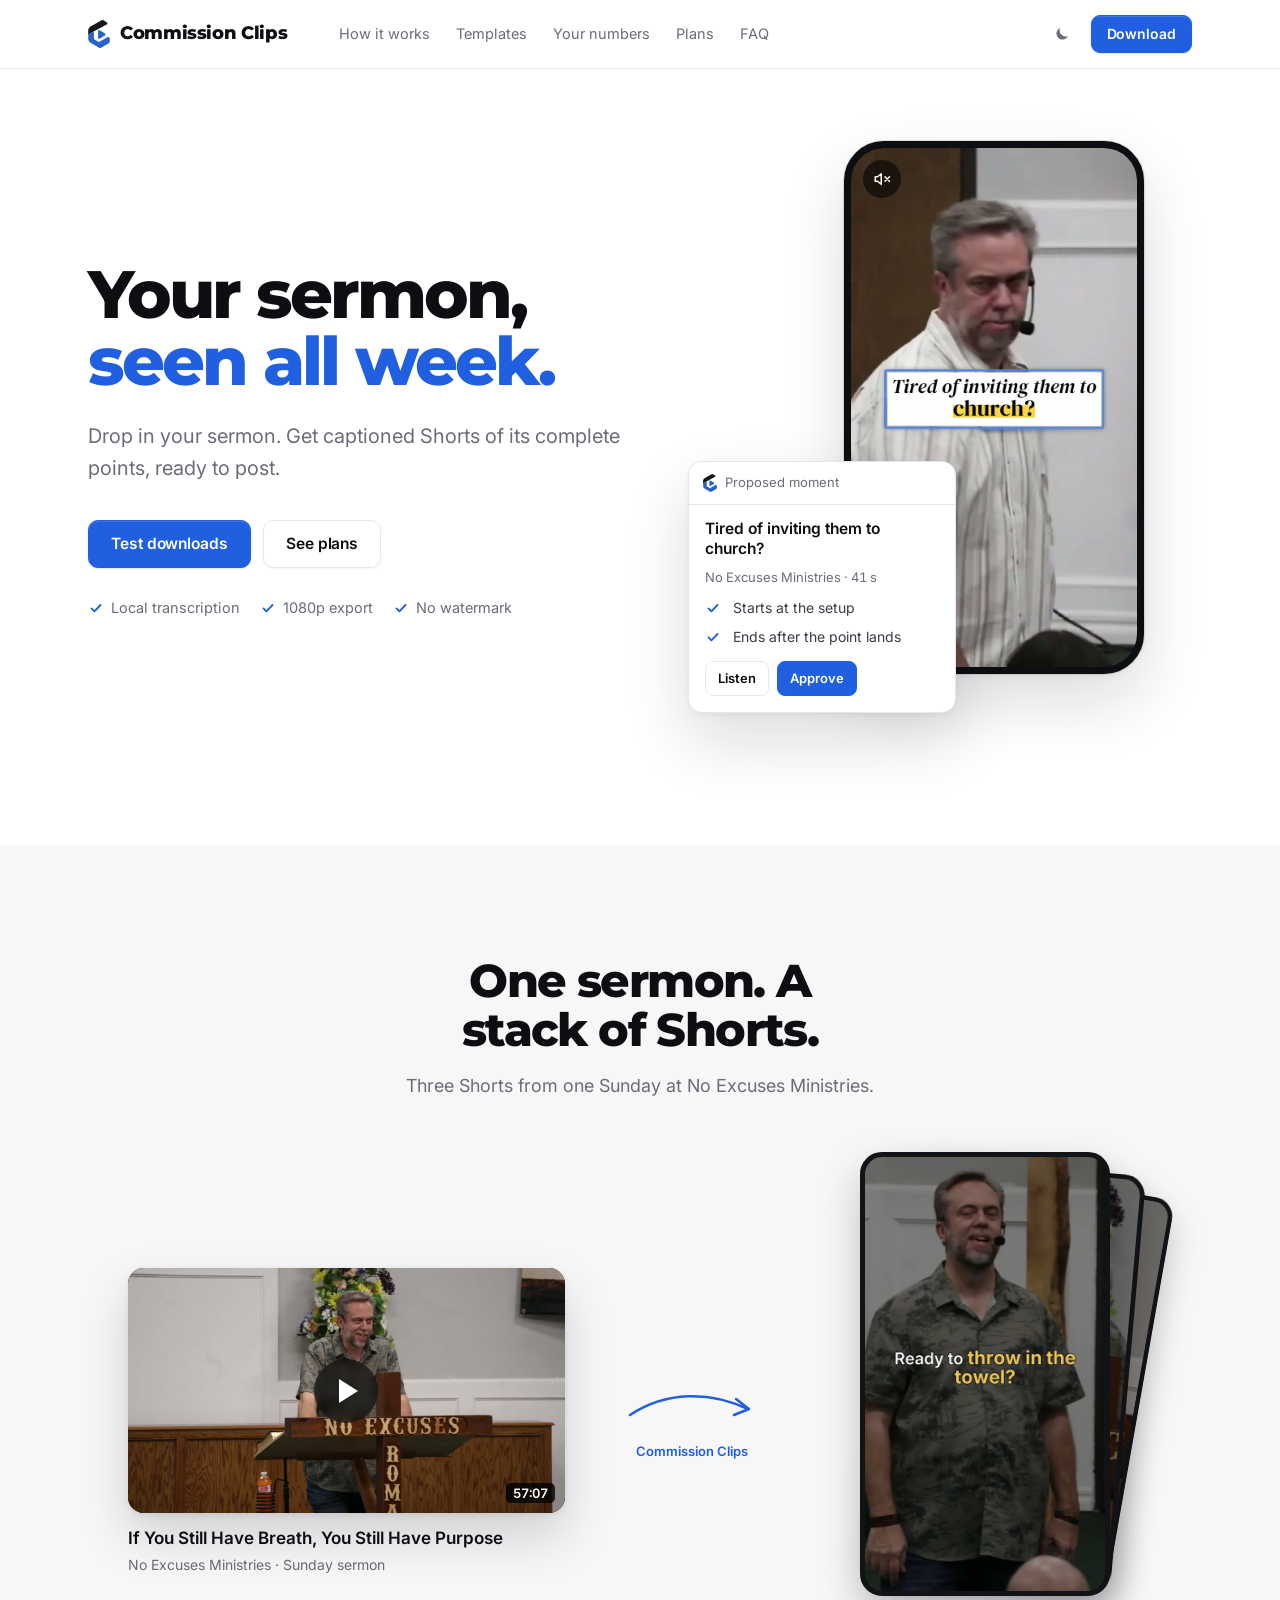
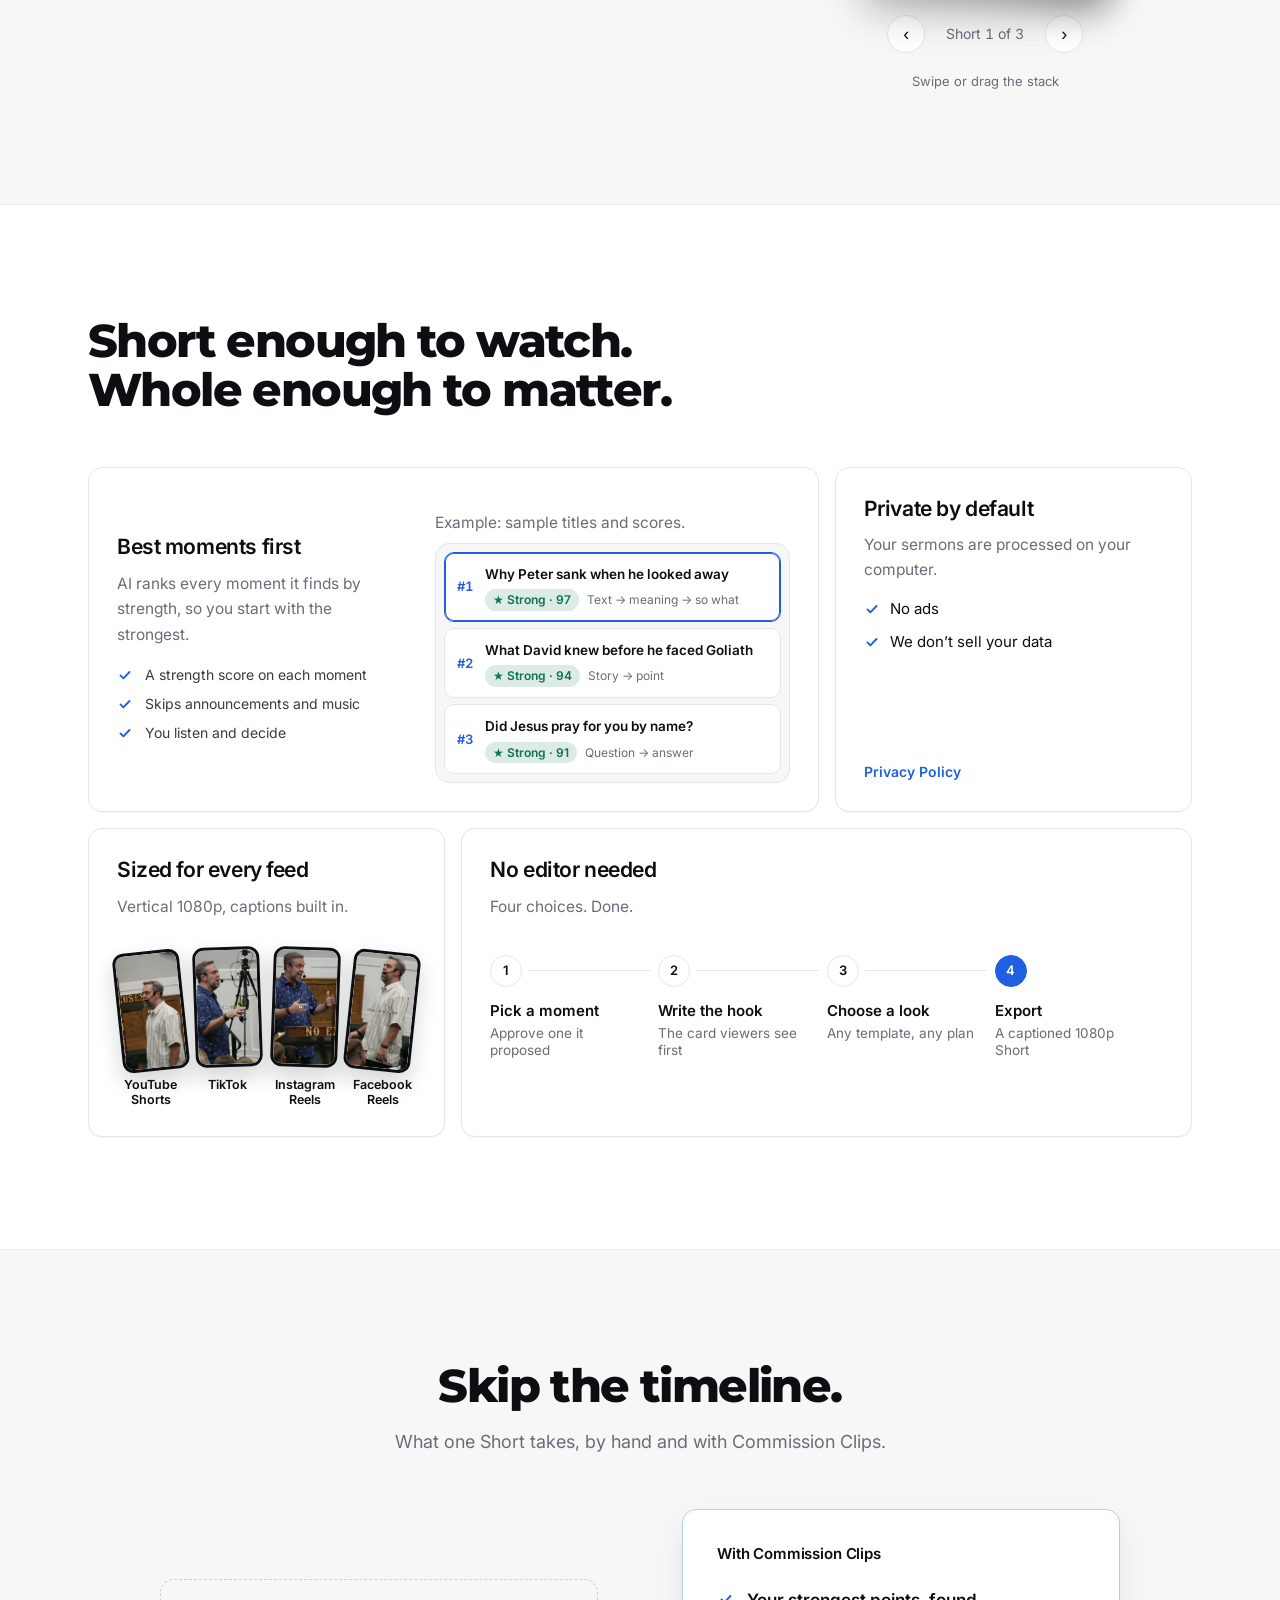
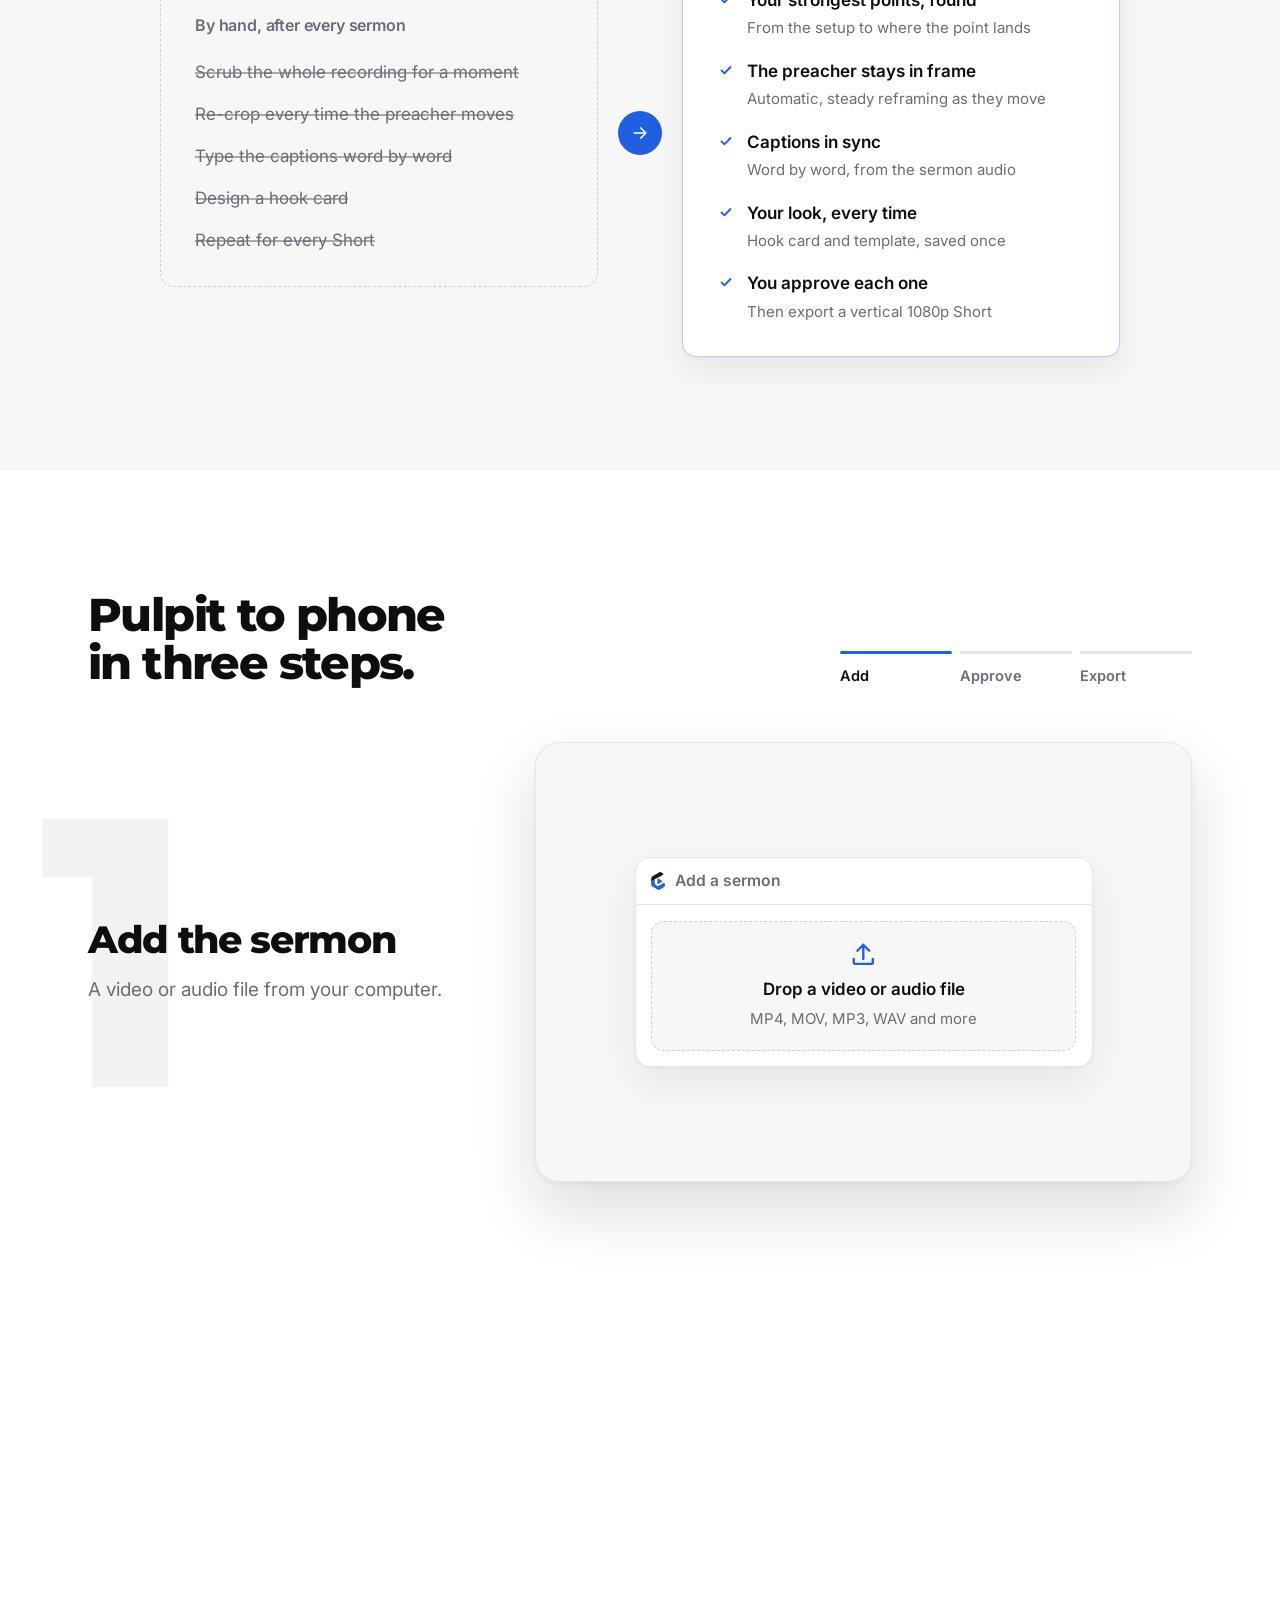
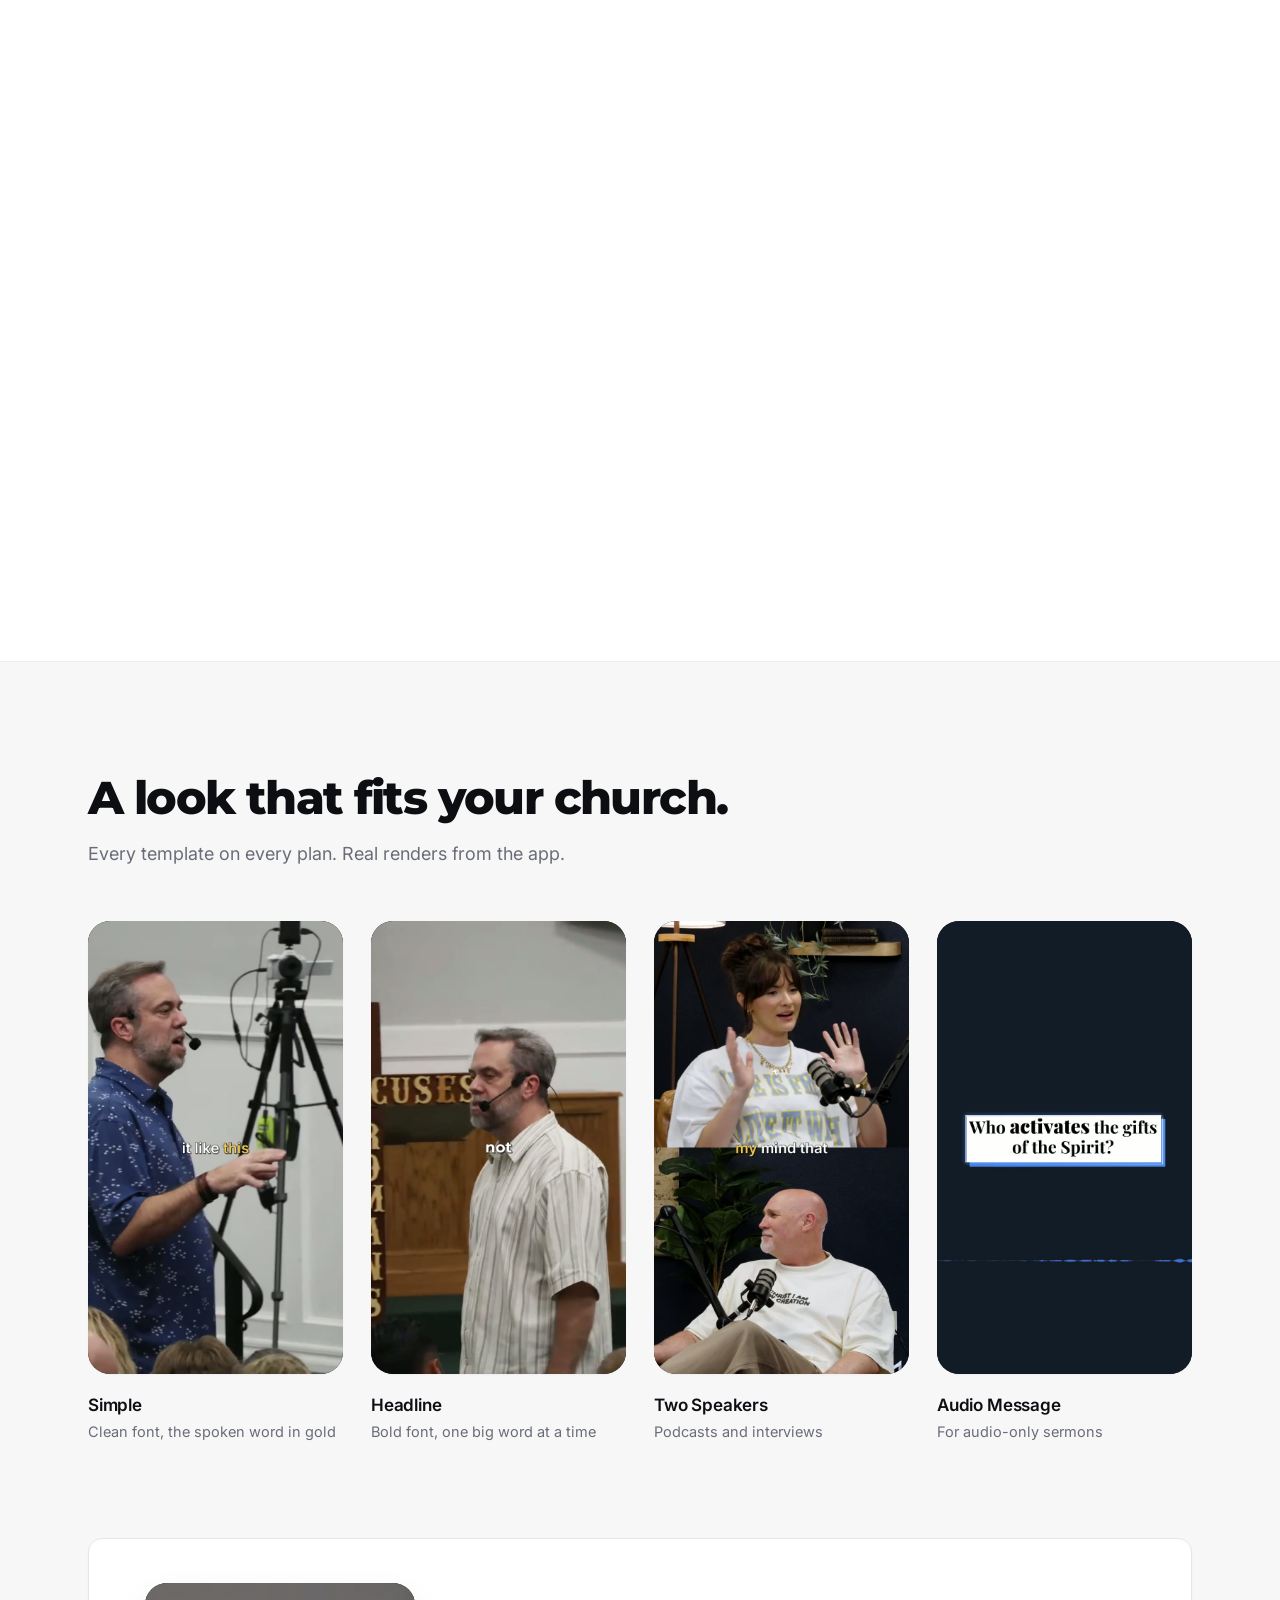
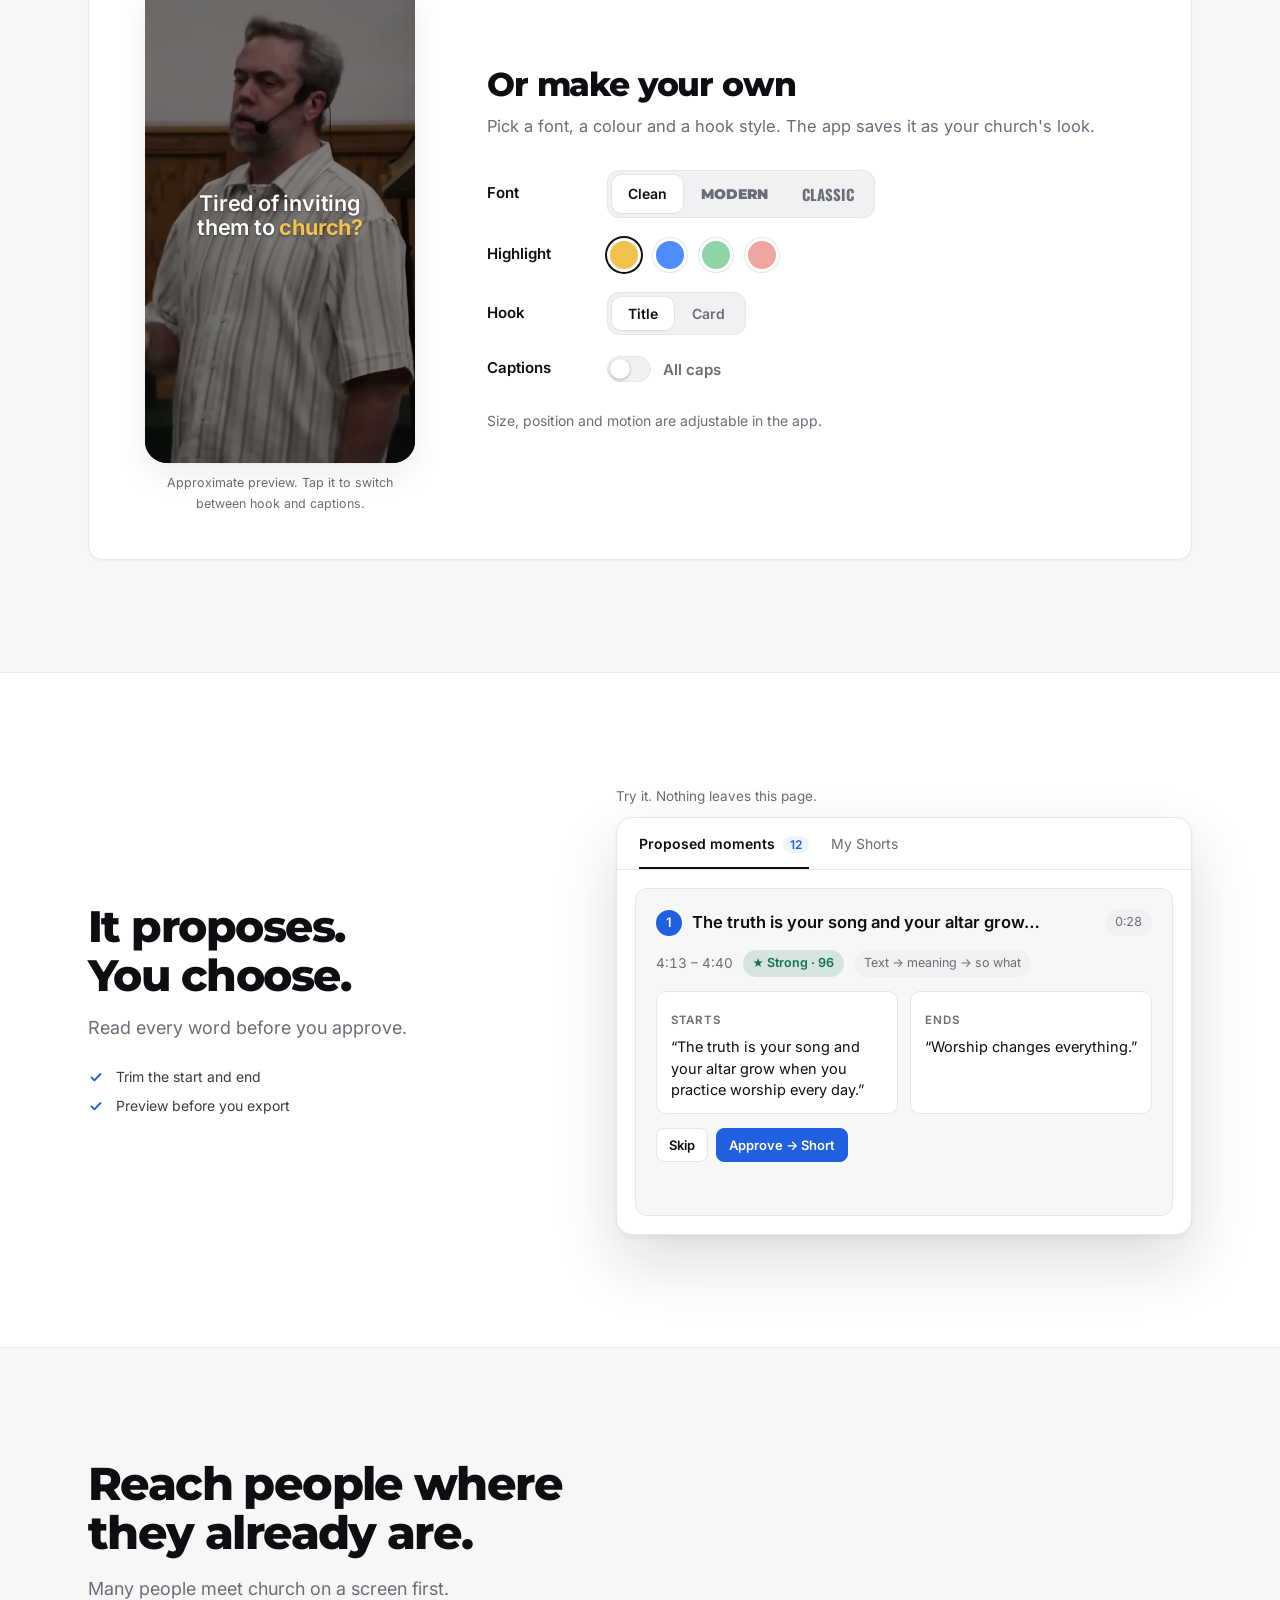
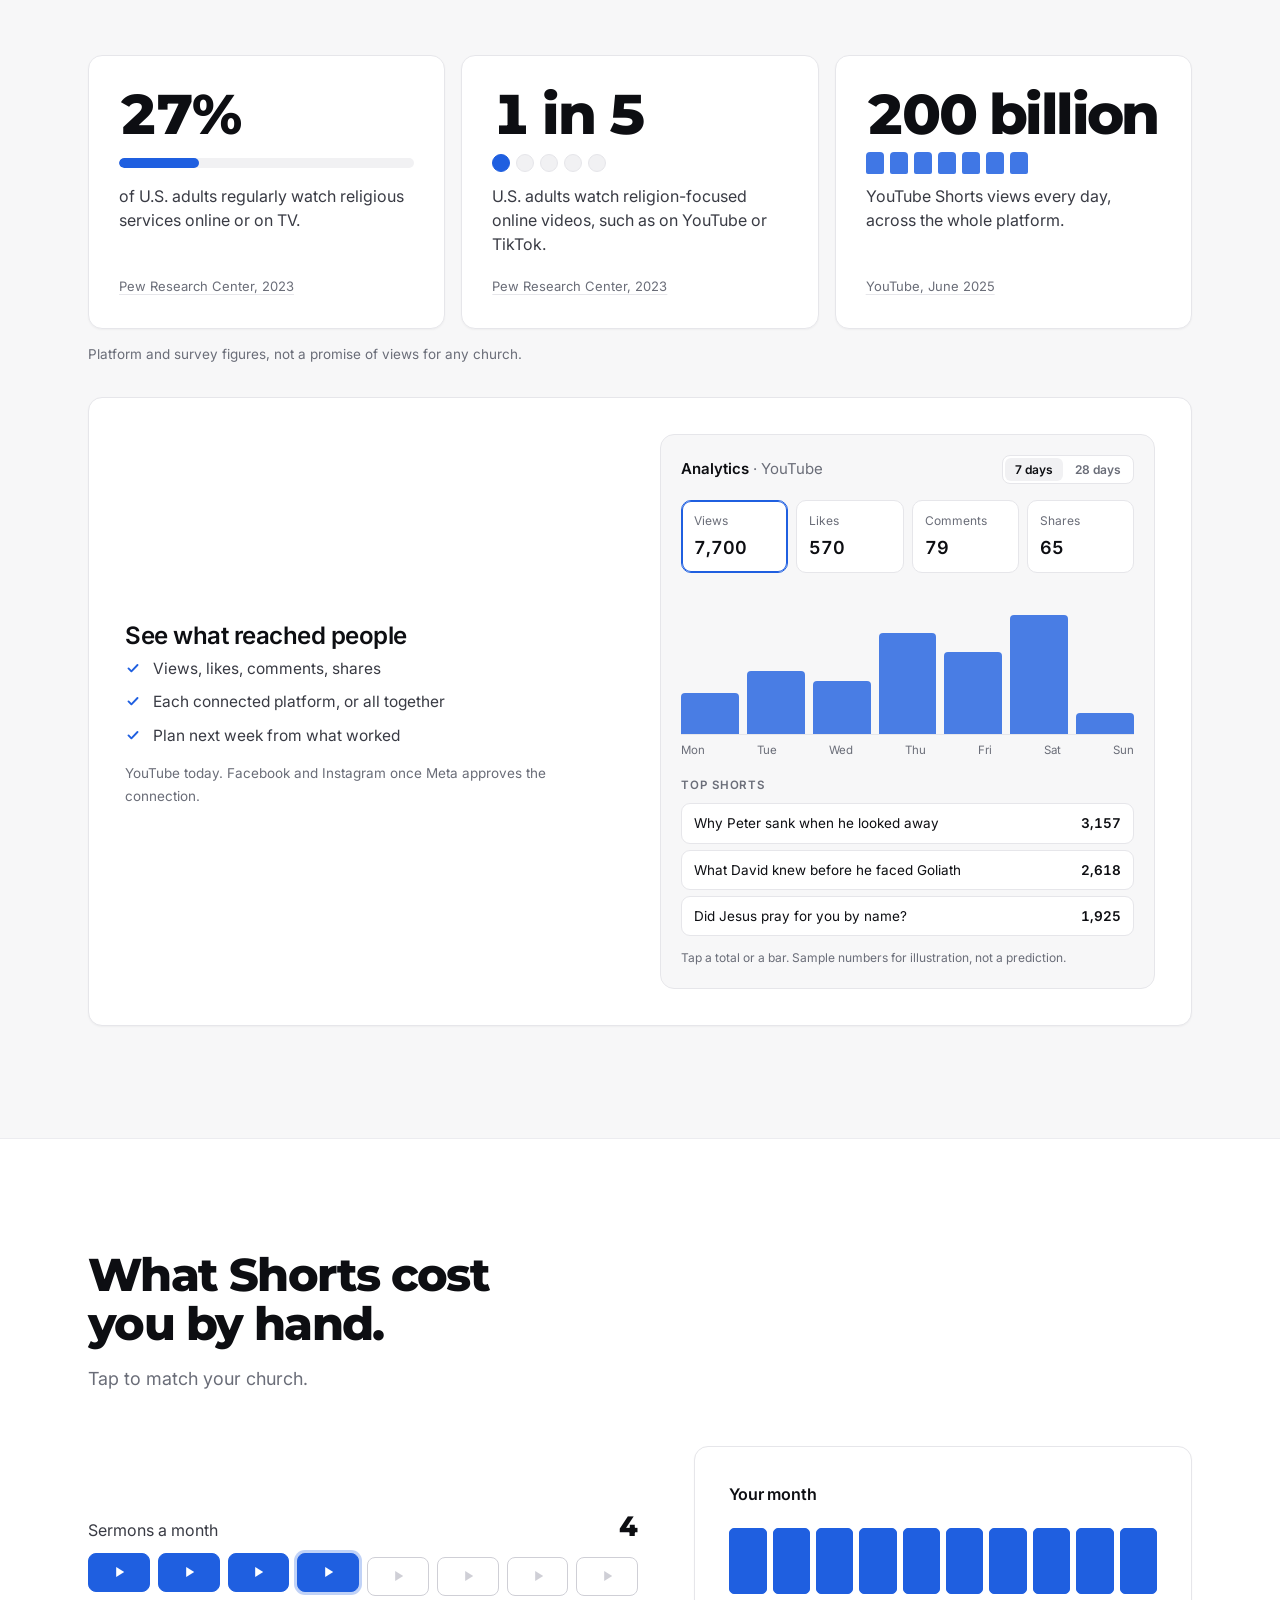
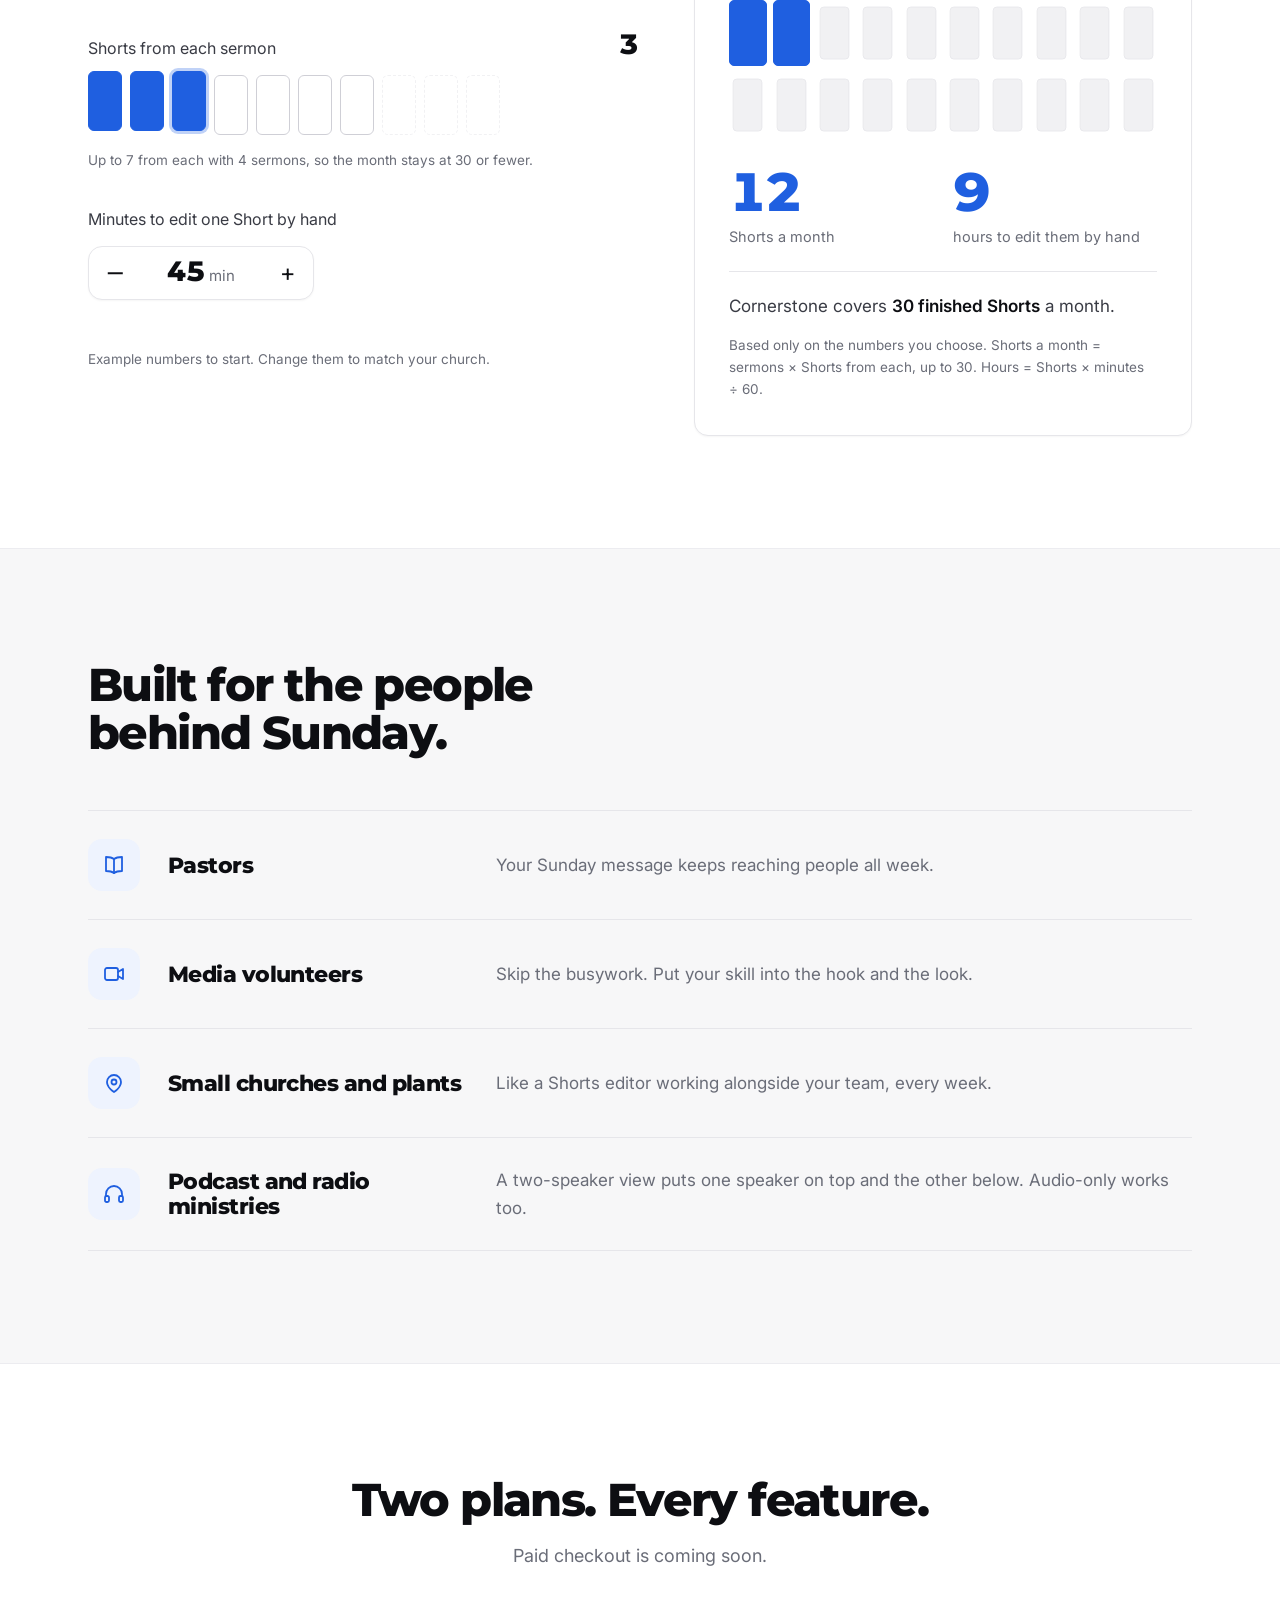
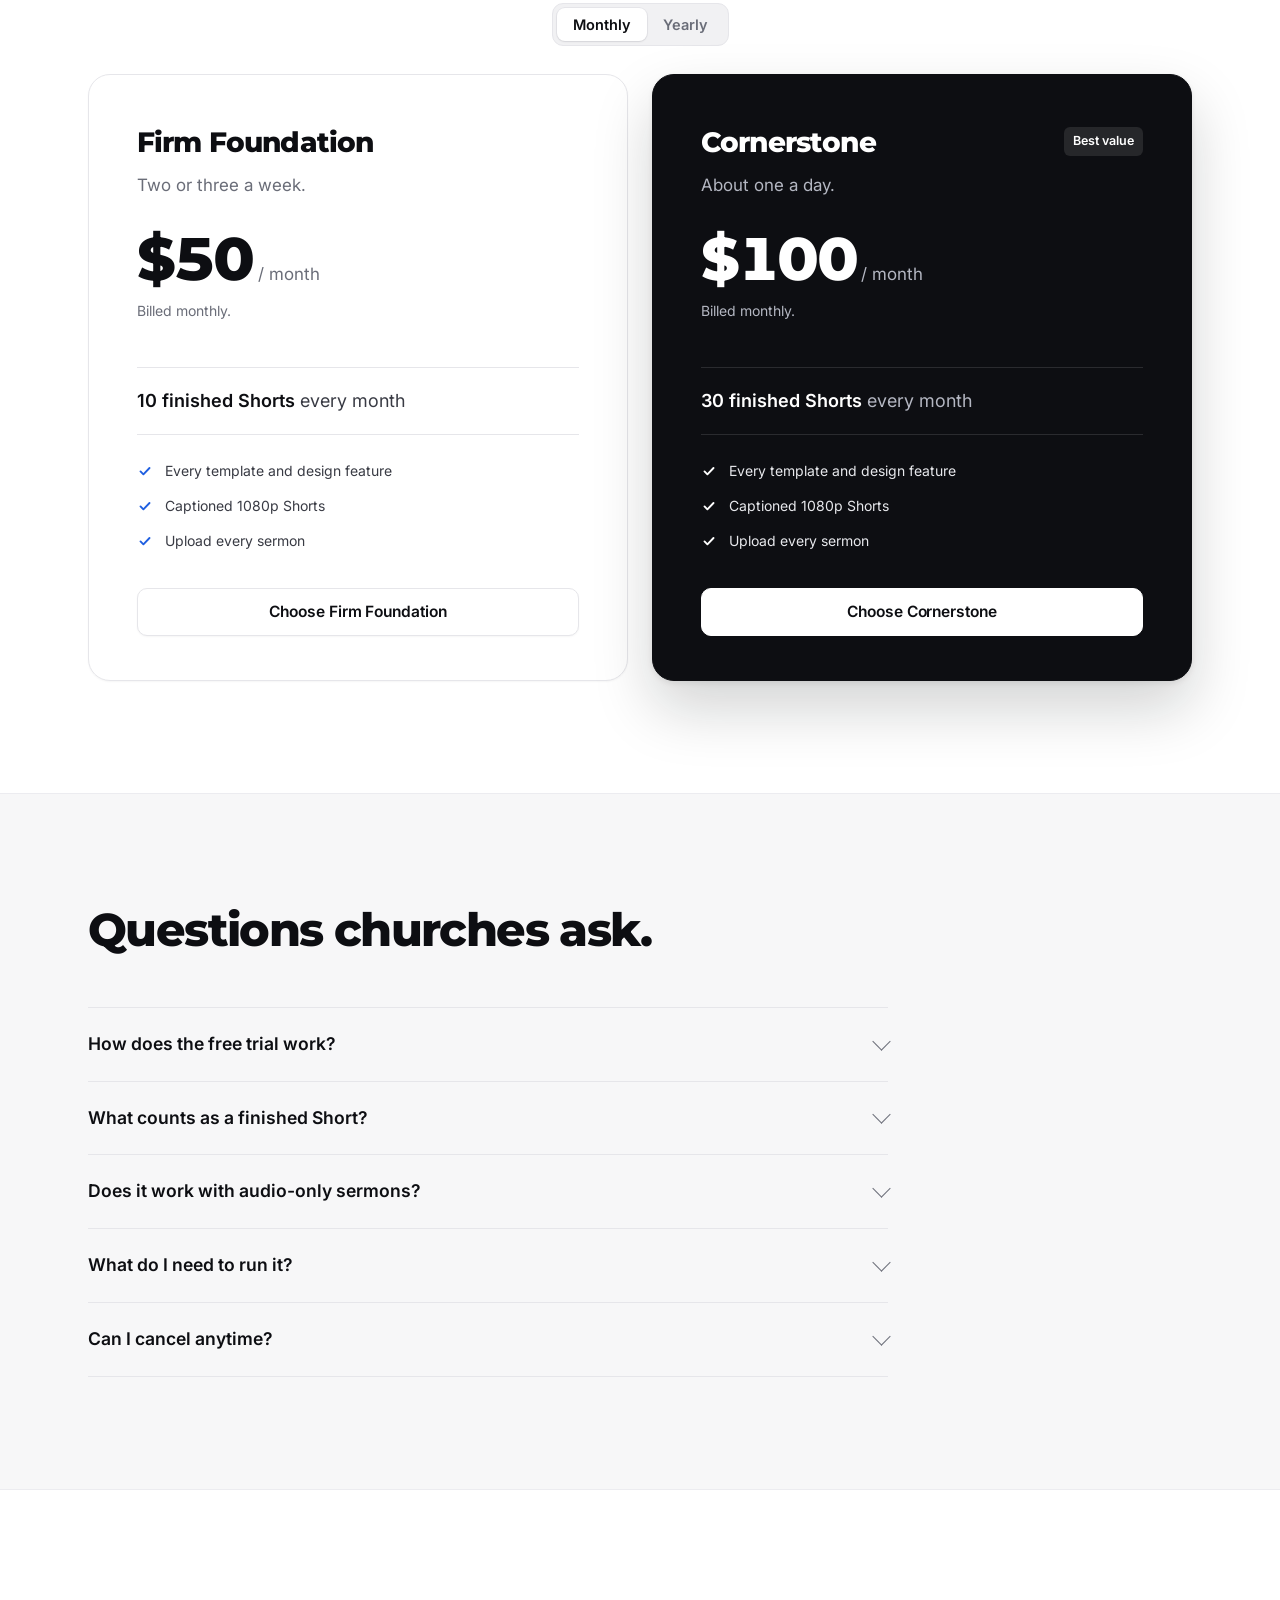
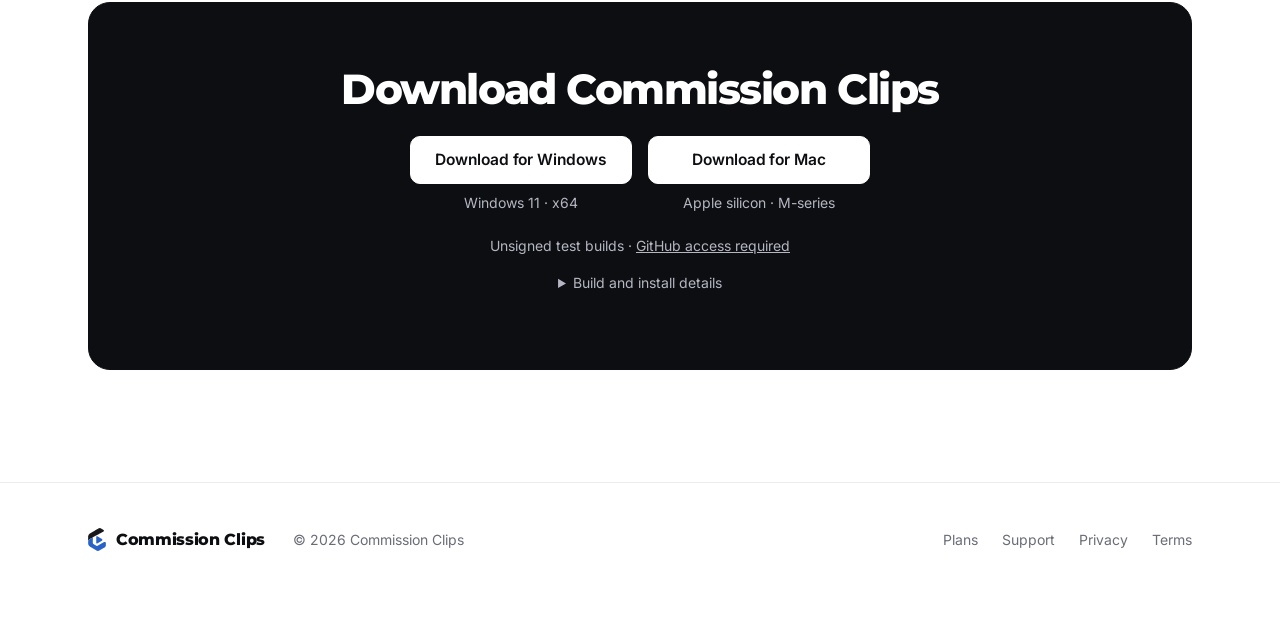
==== commit 805db9e1: "Templates play on their own while on screen (no click needed); Harvey cleared Co-Authored-By: Claude" ====
--- a/index.html
+++ b/index.html
@@ -241,17 +241,11 @@
 .gl-phone { position: relative; display: block; aspect-ratio: 9 / 16; max-width: 100%; margin-bottom: 14px; border-radius: 22px; overflow: hidden; background: #000;
   box-shadow: var(--shadow-sm); outline: 2px solid transparent; outline-offset: 5px; transition: transform .35s cubic-bezier(.2,.7,.2,1), box-shadow .35s, outline-color .2s; }
 .gl-phone video { width: 100%; height: 100%; object-fit: cover; display: block; transition: filter .3s; }
-.gl-opt[aria-checked="false"] video { filter: brightness(.8); }
 .gl-opt:hover .gl-phone { transform: translateY(-6px); box-shadow: var(--shadow); }
-.gl-opt[aria-checked="true"] .gl-phone, .gl-opt:focus-visible .gl-phone { outline-color: var(--accent); box-shadow: var(--shadow); }
-.gl-play { position: absolute; right: 14px; bottom: 14px; width: 44px; height: 44px; border-radius: 50%; background: rgba(255,255,255,.92);
-  box-shadow: 0 6px 20px rgba(0,0,0,.25); transition: opacity .25s, scale .25s; }
-.gl-play::after { content: ""; position: absolute; left: 55%; top: 50%; translate: -50% -50%; border-style: solid; border-width: 8px 0 8px 13px; border-color: transparent transparent transparent #111; }
-.gl-opt:hover .gl-play { scale: 1.08; }
-.gl-opt[aria-checked="true"] .gl-play { opacity: 0; scale: .7; }
+.gl-opt:focus-visible .gl-phone { outline-color: var(--accent); box-shadow: var(--shadow); }
 .gl-opt b { font-size: 17px; font-weight: 600; letter-spacing: -.01em; }
 .gl-opt small { color: var(--muted); font-size: 14.5px; line-height: 1.4; }
-@media (prefers-reduced-motion: reduce) { .gl-phone, .gl-play, .gl-phone video { transition: none; } }
+@media (prefers-reduced-motion: reduce) { .gl-phone, .gl-phone video { transition: none; } }
 /* Build-your-own: the same fonts, sizes and placement as the app's preset templates (assets/presets/*.json) */
 @font-face { font-family: "CC Inter"; src: url("fonts/Inter-SemiBold.woff2") format("woff2"); font-weight: 600; font-display: swap; }
 @font-face { font-family: "CC Inter"; src: url("fonts/Inter-Bold.woff2") format("woff2"); font-weight: 700; font-display: swap; }
@@ -681,7 +675,7 @@
 
 <section class="band" id="templates"><div class="wrap">
   <div class="head"><h2>A look that fits your church.</h2><p>Every template on every plan. Real renders from the app.</p></div>
-  <div class="gallery" id="pk-list" role="radiogroup" aria-label="Templates. Choose one to play its preview."></div>
+  <div class="gallery" id="pk-list" role="group" aria-label="Templates, each playing a real render"></div>
   <div class="card builder" data-grow=".95">
     <div class="bd-copy">
       <h3>Or make your own</h3>
@@ -888,27 +882,13 @@
 const pkList = document.getElementById("pk-list");
 const calm = matchMedia("(prefers-reduced-motion: reduce)").matches;
 pkList.innerHTML = T.map(([id, name, sub], i) =>
-  `<button type="button" class="gl-opt" role="radio" aria-checked="${i === 0}" tabindex="${i === 0 ? 0 : -1}" data-id="${id}">
-     <span class="gl-phone"><video muted loop playsinline preload="none" poster="img/tpl-${id}.jpg?v=5" data-src="img/tpl-${id}.mp4?v=5"></video><span class="gl-play" aria-hidden="true"></span></span>
+  `<button type="button" class="gl-opt" data-id="${id}" aria-label="${name} template preview. Press to pause or play.">
+     <span class="gl-phone"><video muted loop playsinline preload="none" poster="img/tpl-${id}.jpg?v=5" data-src="img/tpl-${id}.mp4?v=5"></video></span>
      <b>${name}</b><small>${sub}</small></button>`).join("");
 const pkOpts = [...pkList.querySelectorAll(".gl-opt")];
-// Only the chosen template plays; the rest stay on their still frame.
-function pick(btn, play) {
-  pkOpts.forEach(o => { const on = o === btn, v = o.querySelector("video");
-    o.setAttribute("aria-checked", String(on)); o.tabIndex = on ? 0 : -1;
-    if (on) { if (!v.src) v.src = v.dataset.src; if (play) v.play().catch(() => {}); } else v.pause(); });
-  // On phones the row swipes: centre the chosen one without moving the page.
-  if (pkList.scrollWidth > pkList.clientWidth) pkList.scrollTo({ left: btn.offsetLeft - (pkList.clientWidth - btn.offsetWidth) / 2, behavior: calm ? "auto" : "smooth" });
-}
-pkOpts.forEach((o, i) => {
-  // Tapping the playing one pauses or resumes it; tapping another switches to it.
-  o.addEventListener("click", () => { const v = o.querySelector("video");
-    if (o.getAttribute("aria-checked") === "true" && v.src) { if (v.paused) v.play().catch(() => {}); else v.pause(); } else pick(o, true); });
-  o.addEventListener("keydown", e => {
-    const step = { ArrowRight: 1, ArrowDown: 1, ArrowLeft: -1, ArrowUp: -1 }[e.key]; if (!step) return;
-    e.preventDefault(); const n = pkOpts[(i + step + pkOpts.length) % pkOpts.length]; n.focus(); pick(n, true);
-  });
-});
+// All four play by themselves while on screen (Nicholas, 25 Nov 2026); tapping one pauses or resumes it.
+pkOpts.forEach(o => o.addEventListener("click", () => { const v = o.querySelector("video"); if (!v.src) v.src = v.dataset.src;
+  if (v.paused) { o.dataset.held = ""; v.play().catch(() => {}); } else { o.dataset.held = "1"; v.pause(); } }));
 // "Reach people" figures count up and their pictures fill in once the cards are on screen. Final values stay in the HTML, so no-JS and "reduce motion" see them as is.
 if (!calm && "IntersectionObserver" in window) {
   const facts = [...document.querySelectorAll(".fact")];
@@ -934,13 +914,13 @@
     bio.observe(bm); }
 }
 
-// The first template starts playing once the section is on screen (still frame only with reduced motion).
+// Each template plays while it is on screen and pauses when it leaves (on phones, only the ones in view).
+// With reduced motion they stay on their still frames until tapped.
 if (!calm && "IntersectionObserver" in window) {
-  const pio = new IntersectionObserver(es => es.forEach(e => {
-    const cur = pkOpts.find(o => o.getAttribute("aria-checked") === "true");
-    if (e.isIntersecting) pick(cur, true); else pkOpts.forEach(o => o.querySelector("video").pause());
-  }), { threshold: .4 });
-  pio.observe(pkList);
+  const pio = new IntersectionObserver(es => es.forEach(e => { const v = e.target.querySelector("video");
+    if (e.isIntersecting && !e.target.dataset.held) { if (!v.src) v.src = v.dataset.src; v.play().catch(() => {}); } else if (!e.isIntersecting) v.pause();
+  }), { threshold: .5 });
+  pkOpts.forEach(o => pio.observe(o));
 }
 // Respect "reduce motion": the hero Short stays on its still frame until someone presses play.
 if (matchMedia("(prefers-reduced-motion: reduce)").matches) { const hv = document.querySelector(".phone video"); hv.removeAttribute("autoplay"); hv.pause(); hv.controls = true; }
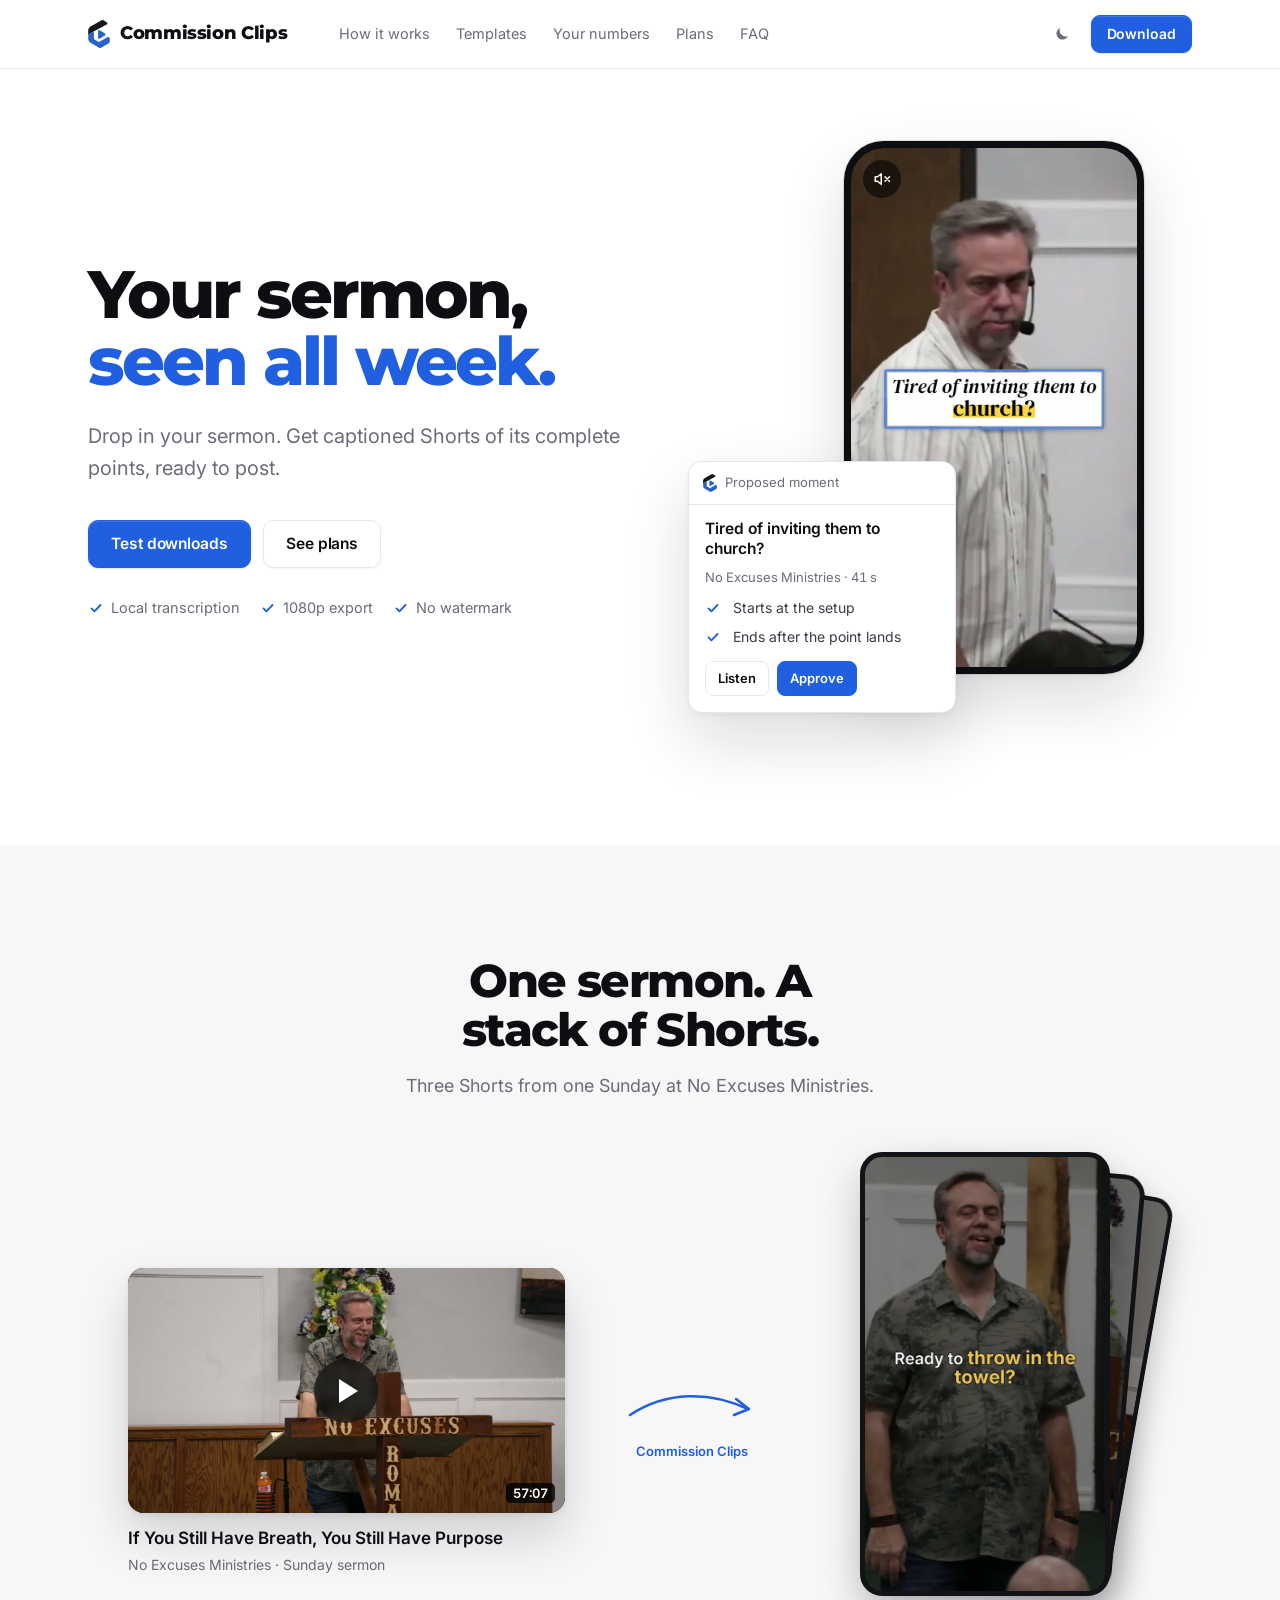
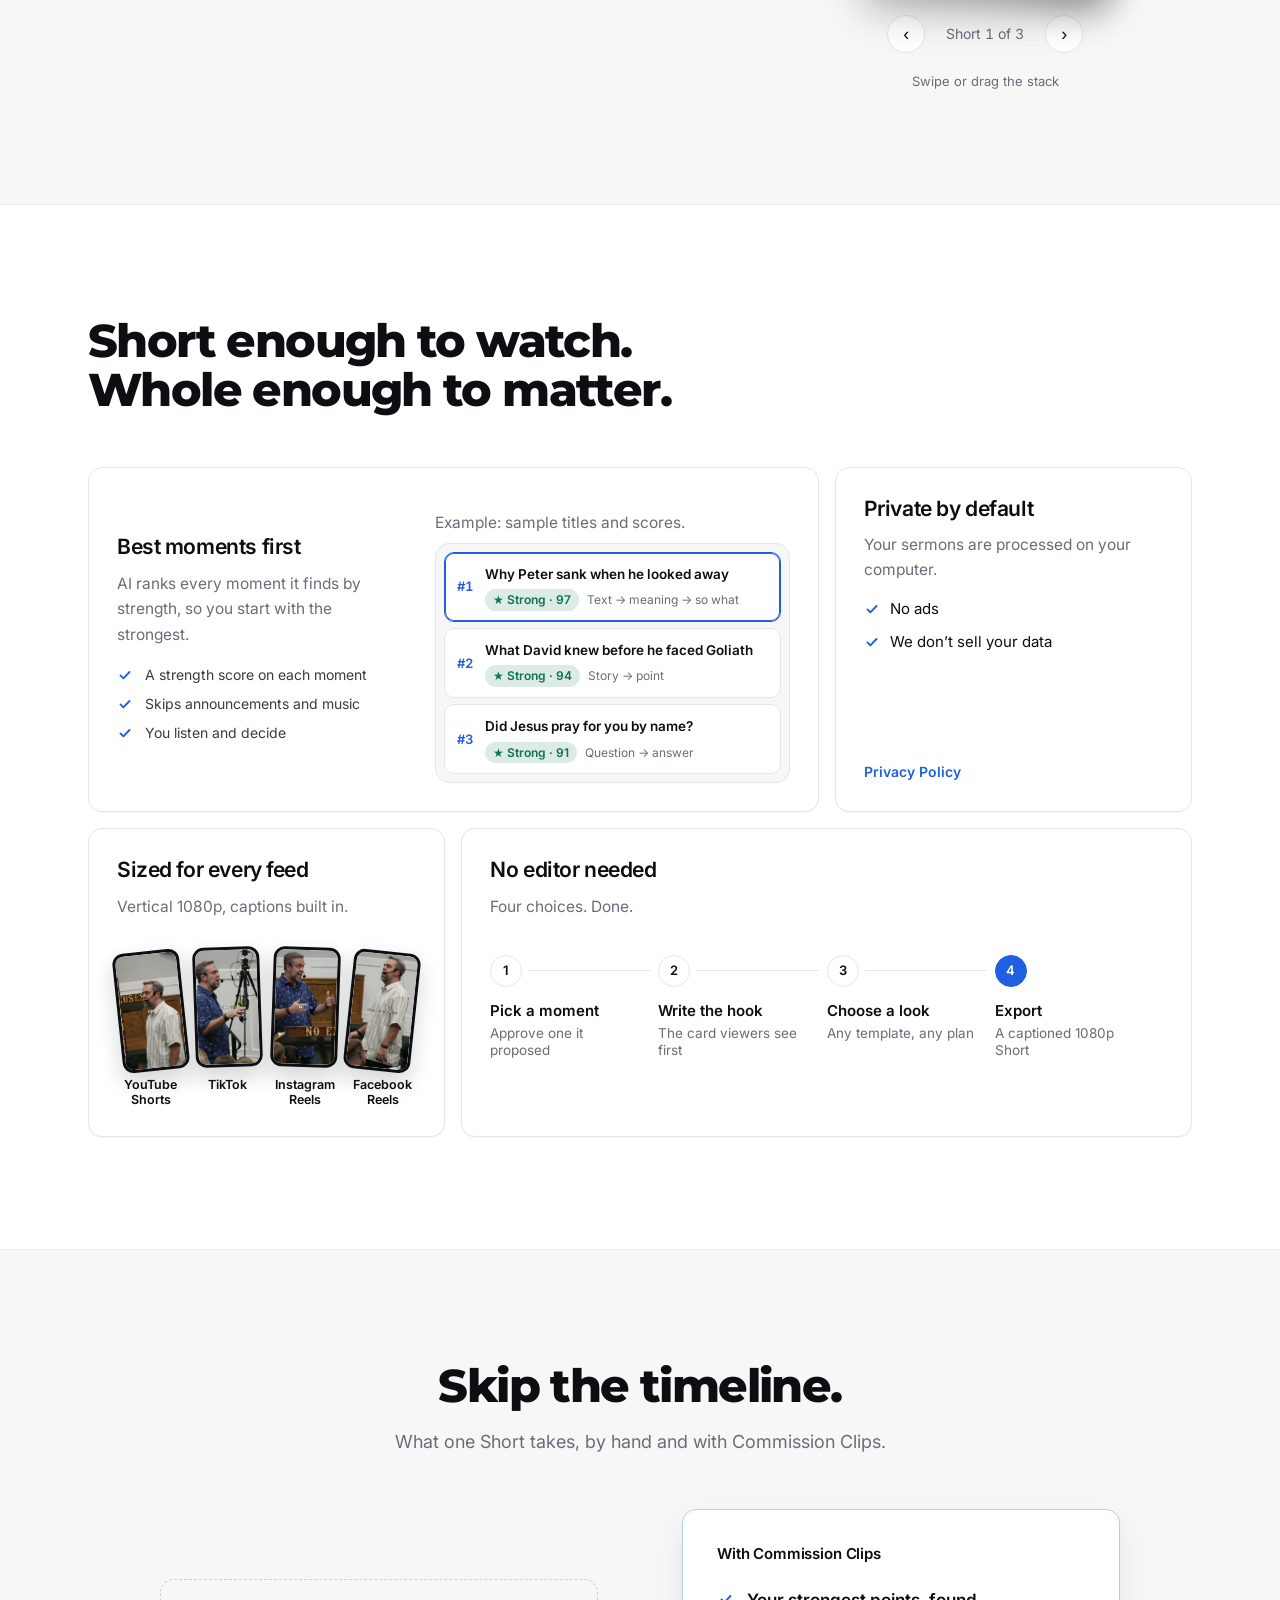
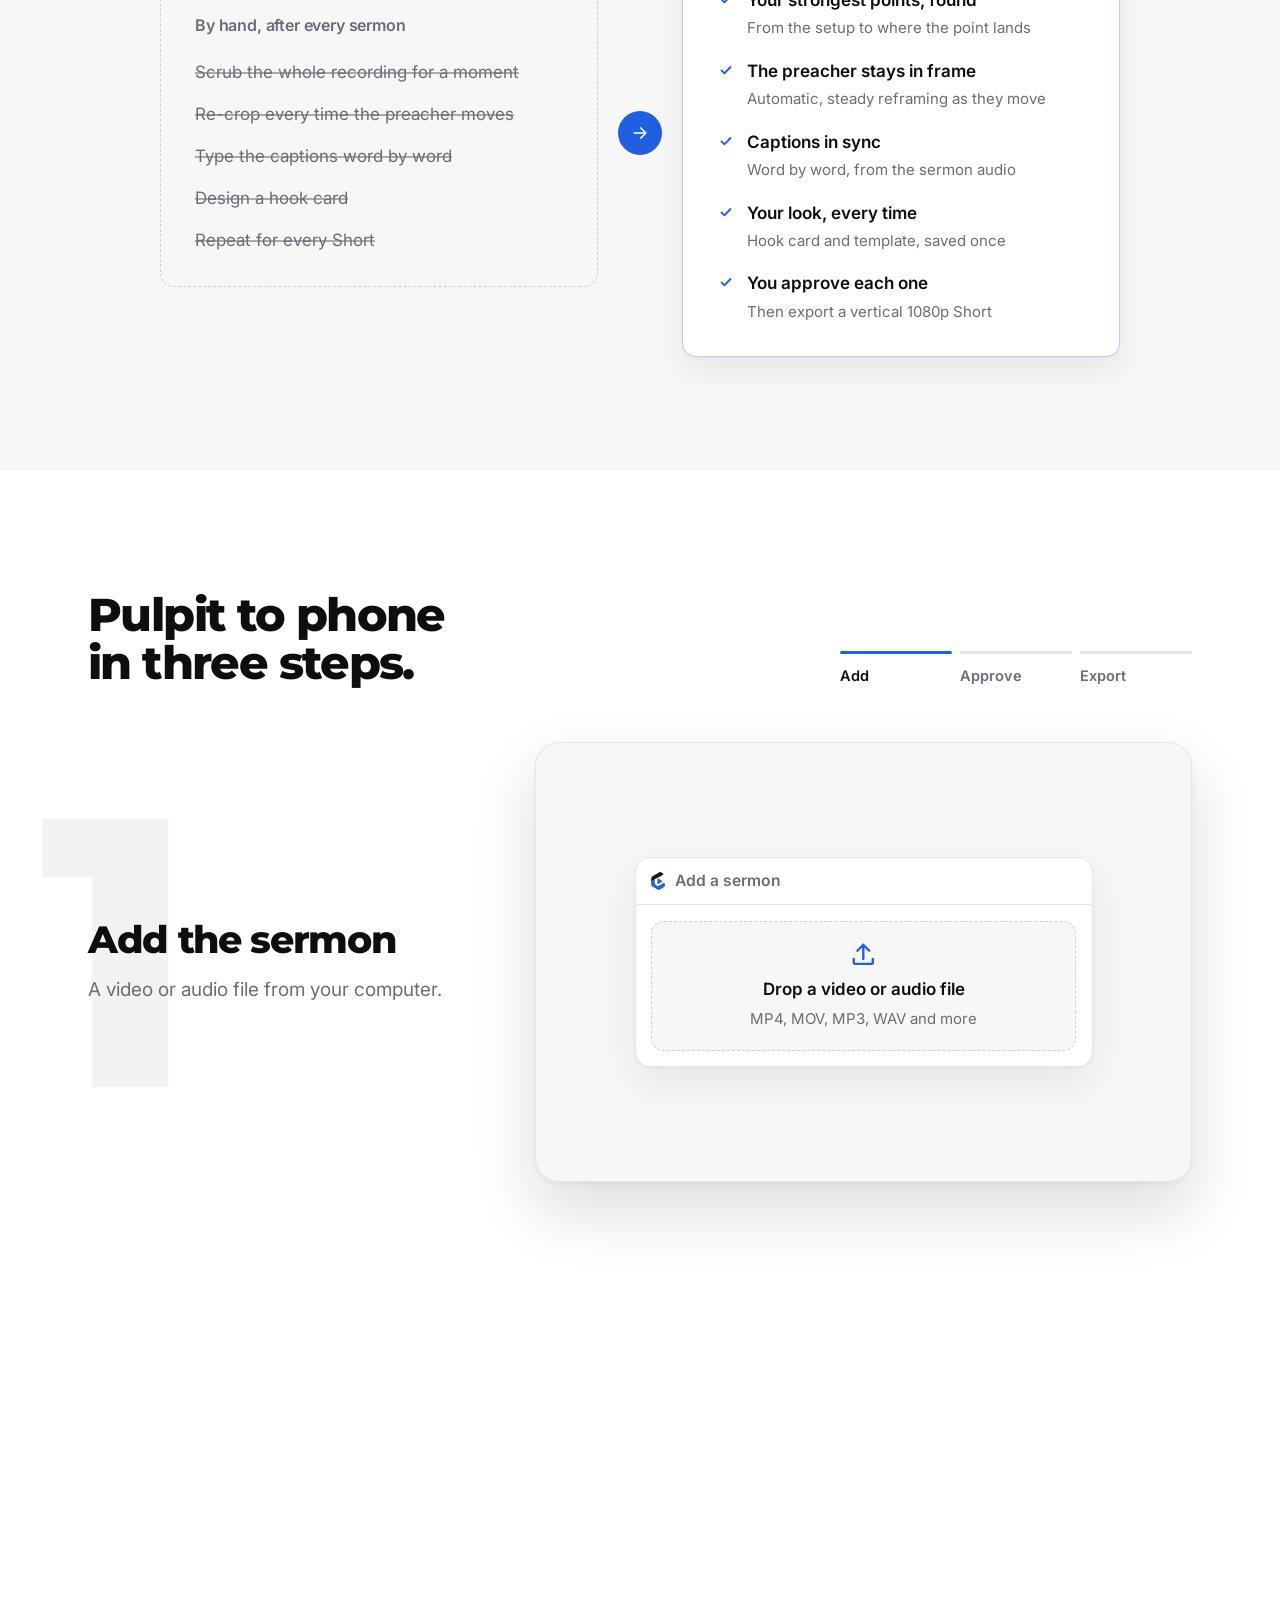
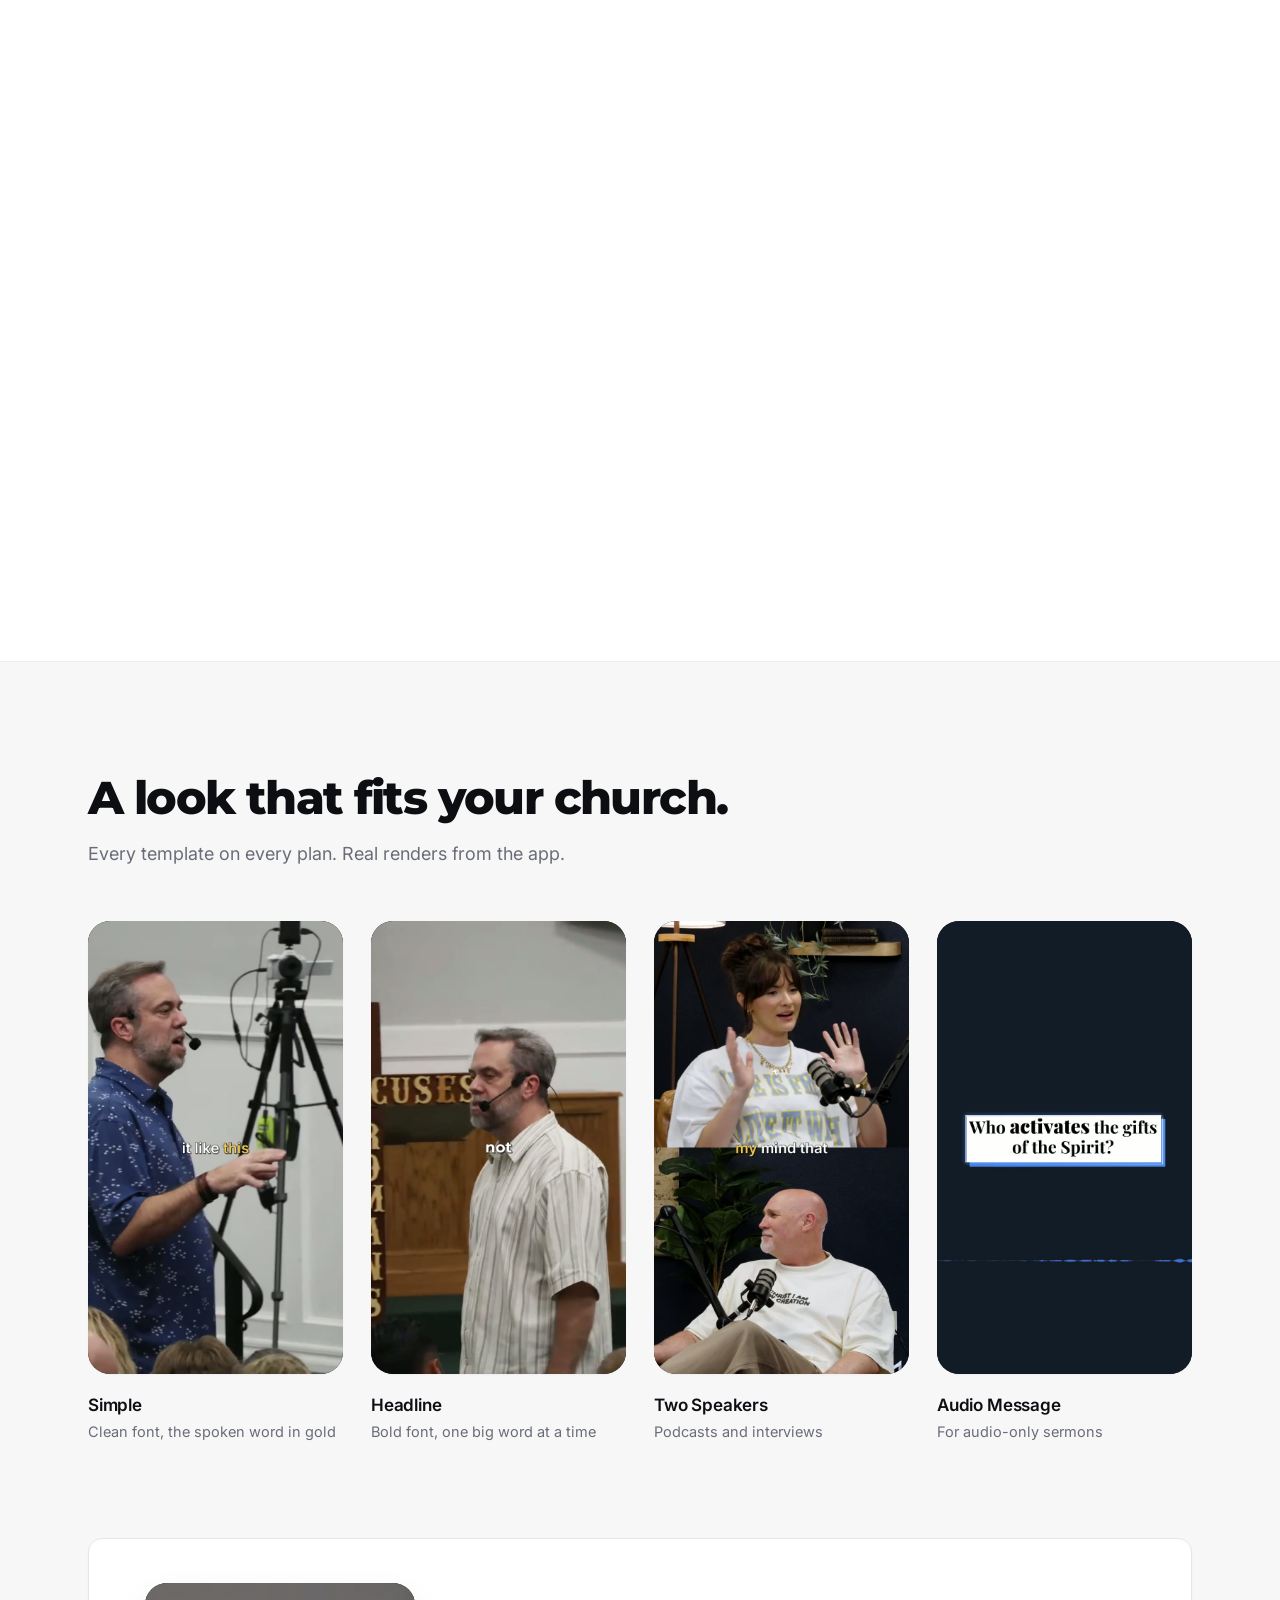
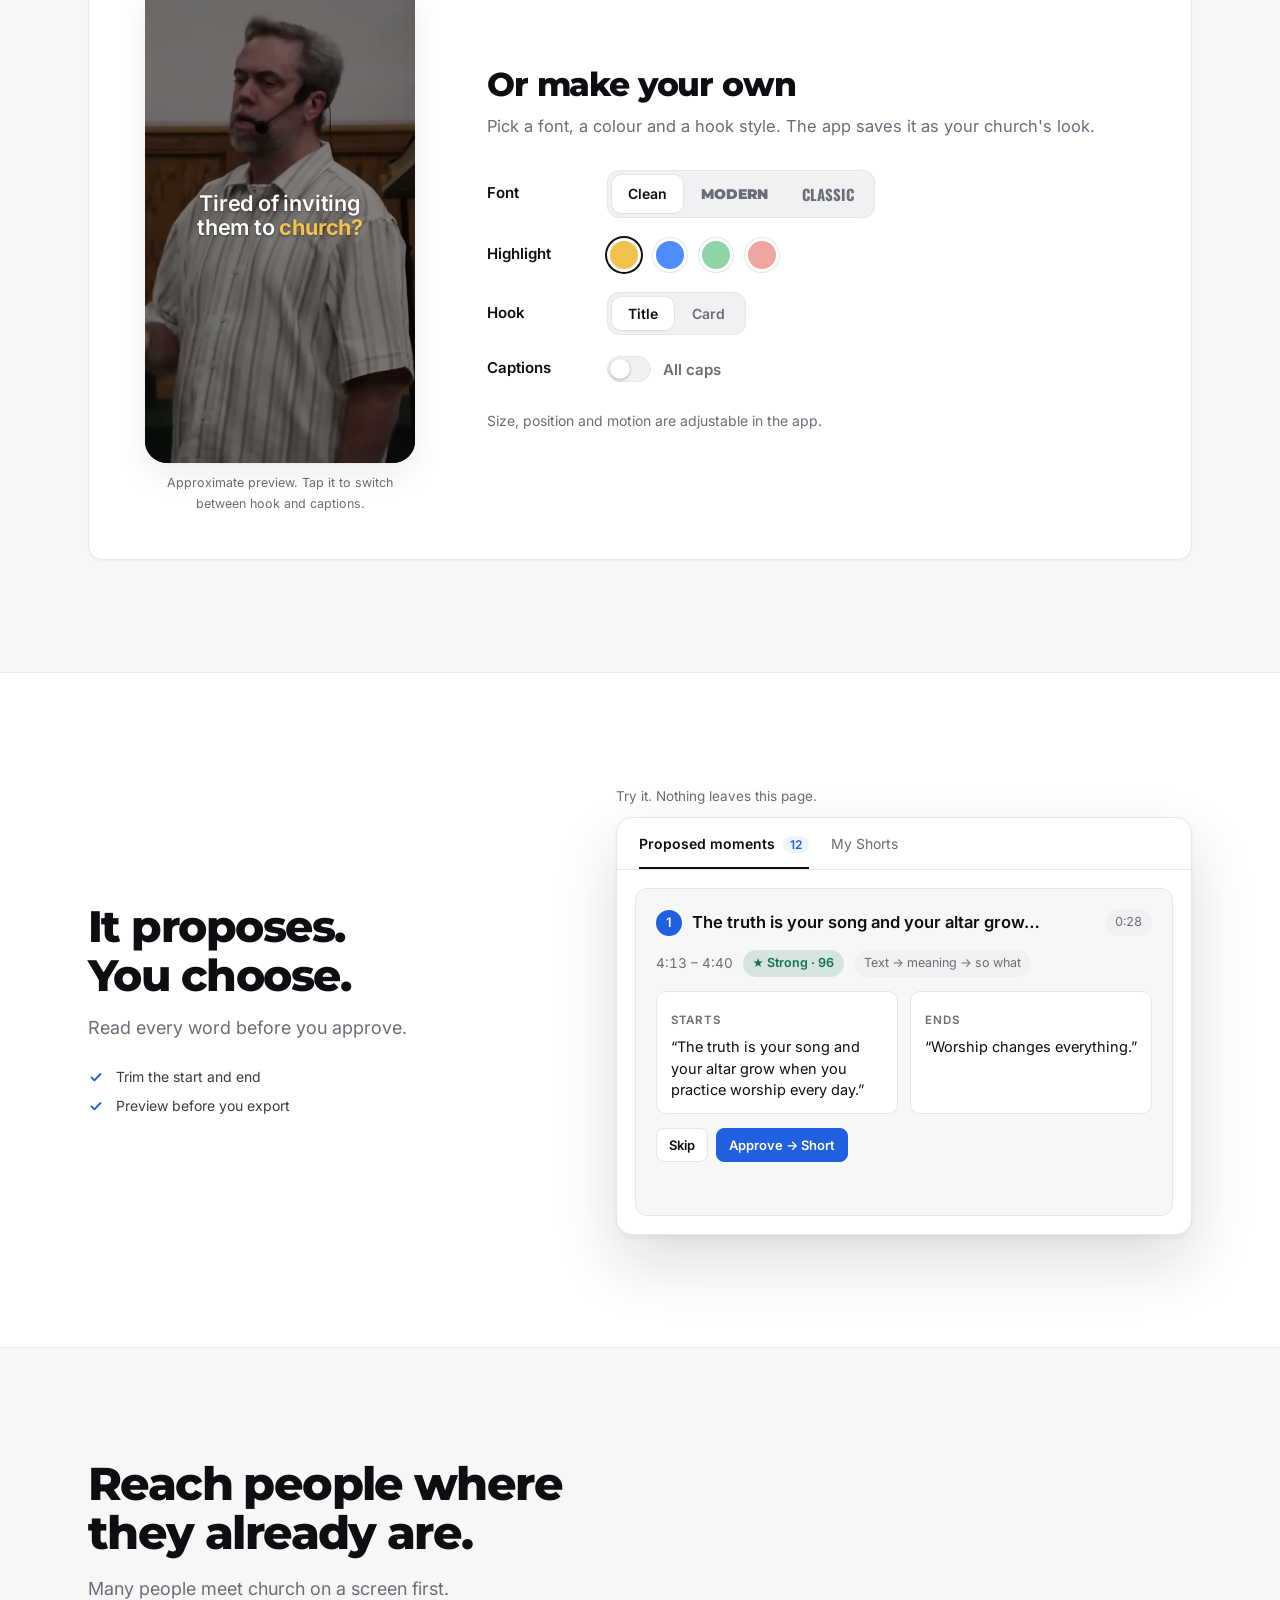
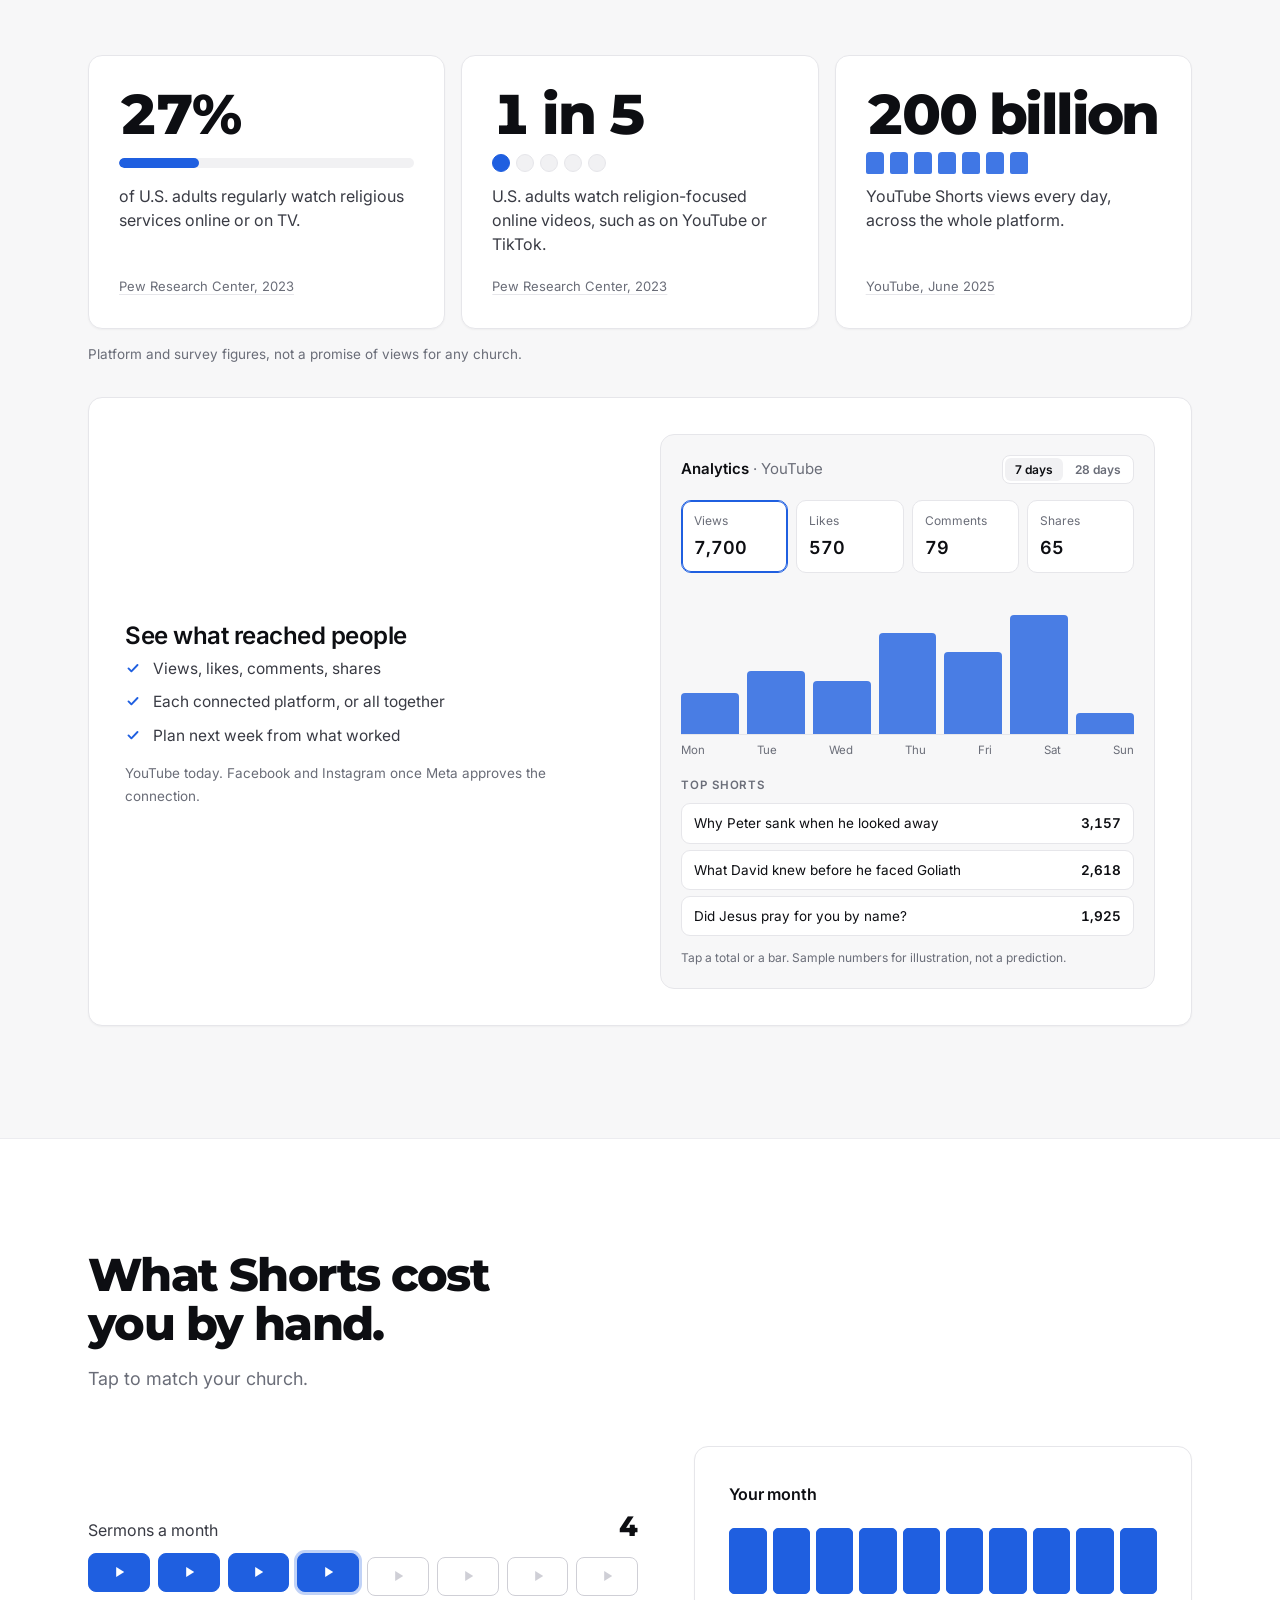
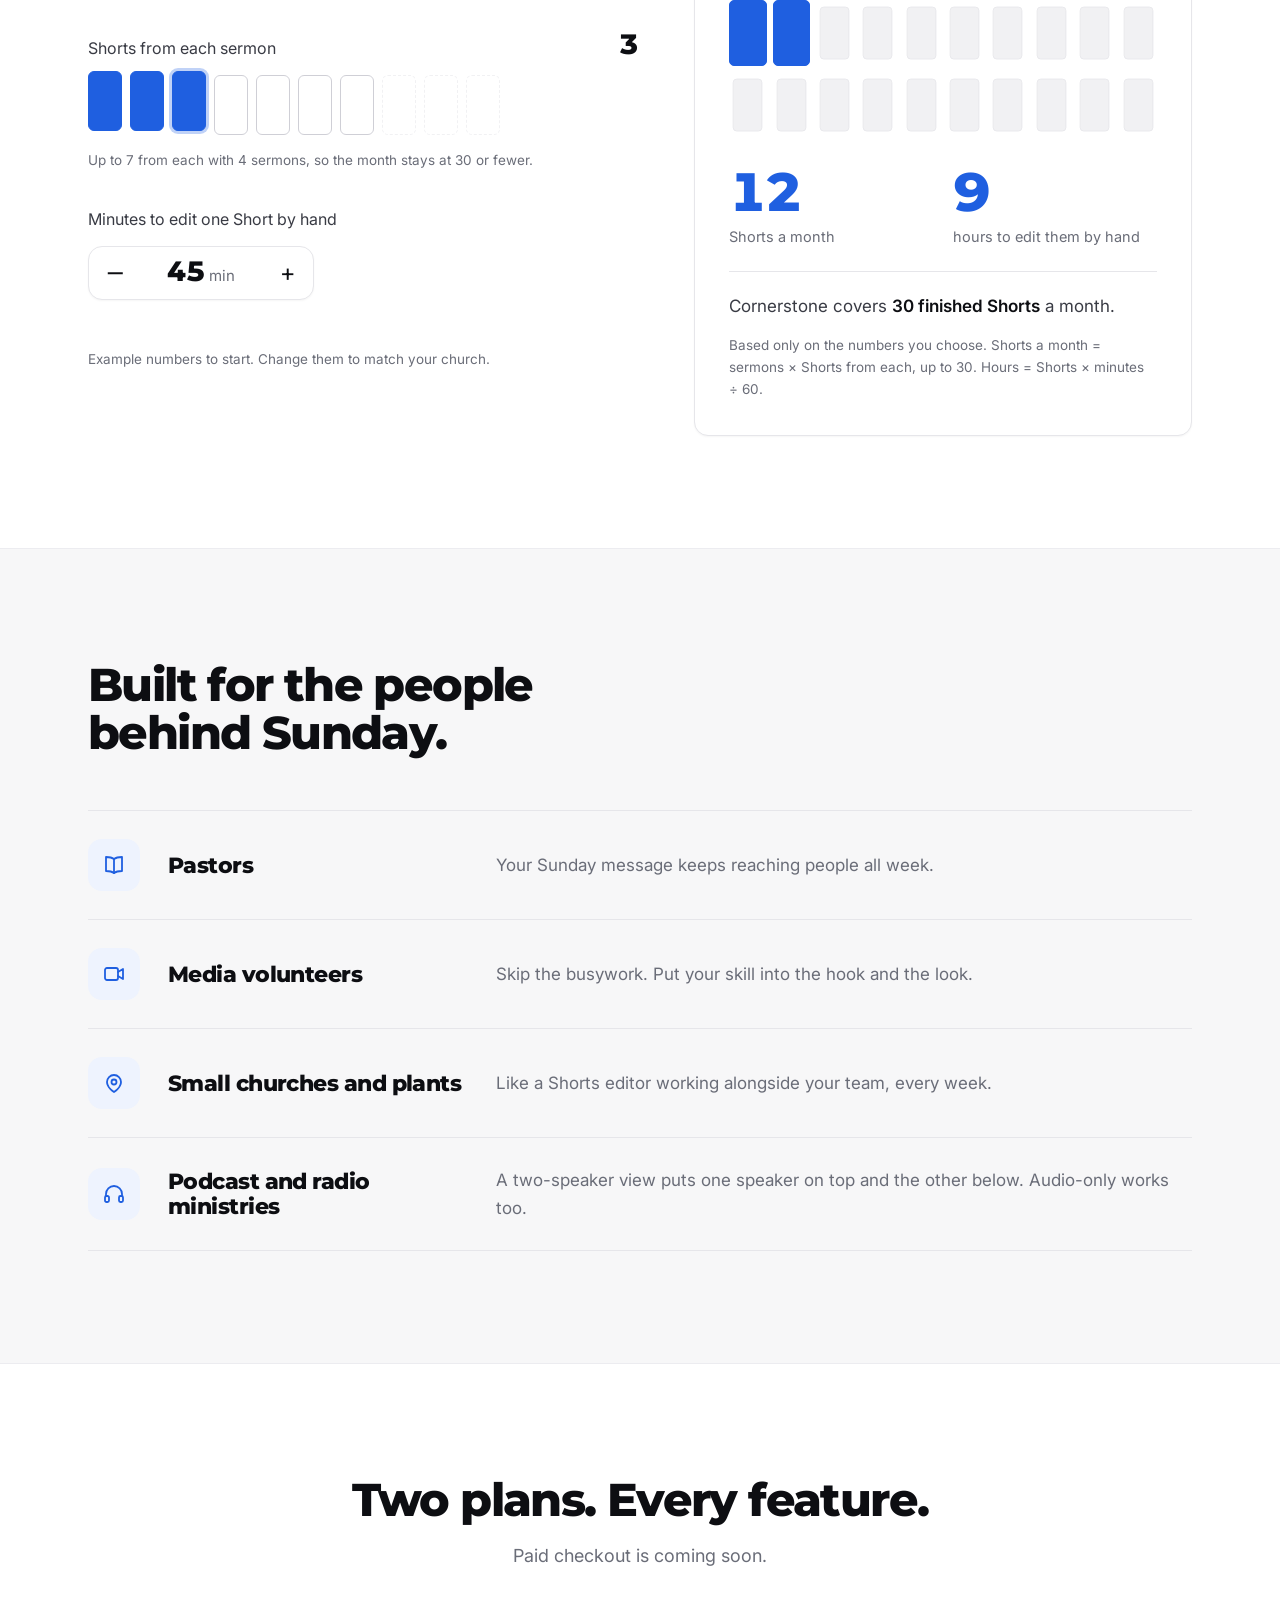
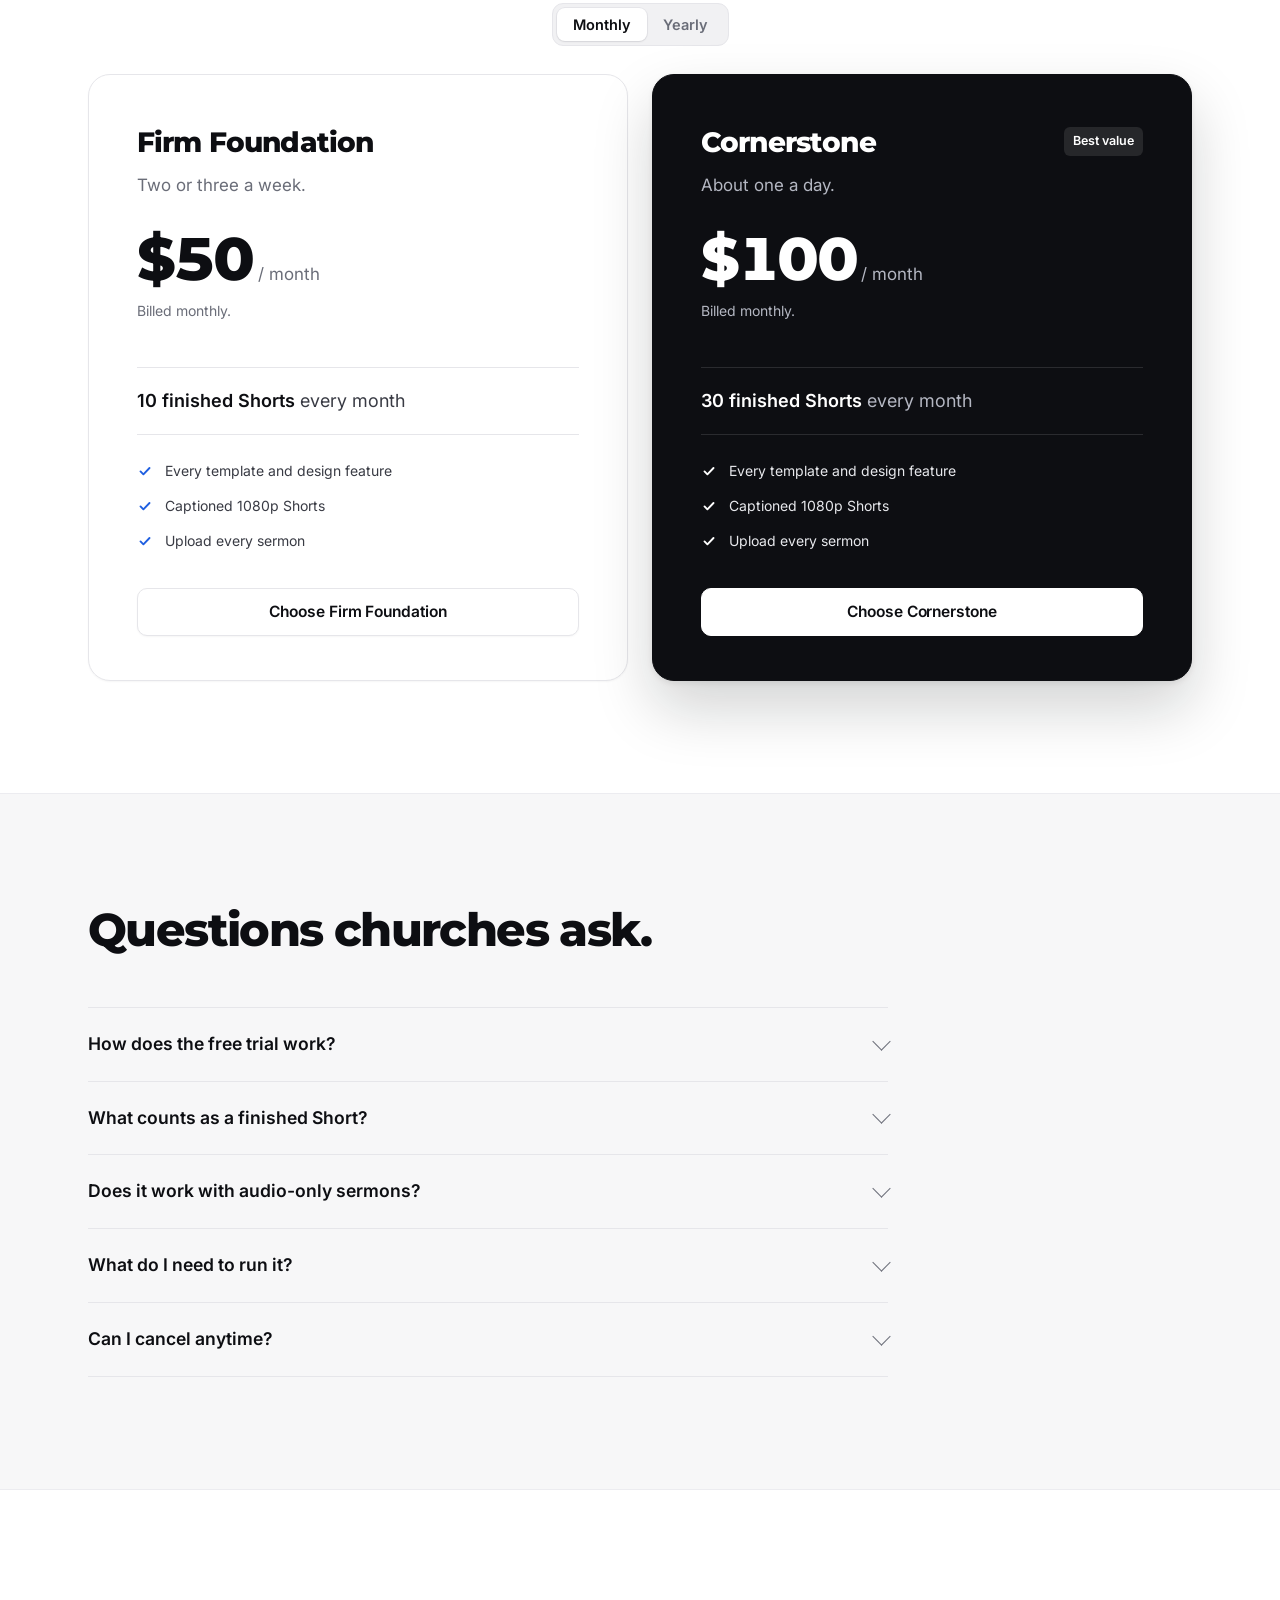
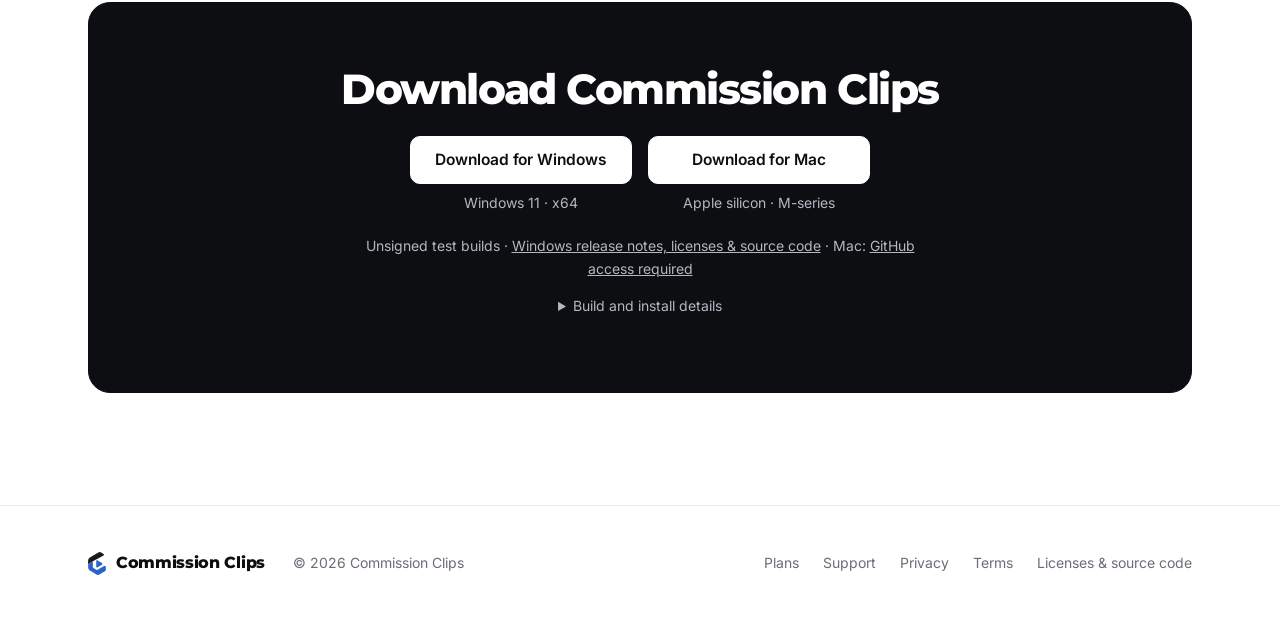
==== commit a87d6db4: "Windows download: public 0.1.14; add Licenses & source code link Co-Authored-By: Claude Opus 5.5 <no" ====
--- a/index.html
+++ b/index.html
@@ -845,7 +845,7 @@
     <h2>Download Commission Clips</h2>
     <div class="download-grid">
       <div>
-        <a class="btn accent" href="https://github.com/pairofblessings-cmd/commission-clips-app/releases/download/private-preview-0.1.13-20261125/CommissionClips-0.1.13-Setup.exe" aria-describedby="windows-compat">Download for Windows</a>
+        <a class="btn accent" href="https://github.com/pairofblessings-cmd/SermonFlow/releases/download/v0.1.14/CommissionClips-0.1.14-Setup.exe" aria-describedby="windows-compat">Download for Windows</a>
         <p id="windows-compat" class="download-compat">Windows 11 · x64</p>
       </div>
       <div>
@@ -853,13 +853,13 @@
         <p id="mac-compat" class="download-compat">Apple silicon · M-series</p>
       </div>
     </div>
-    <p class="download-note">Unsigned test builds · <a href="https://github.com/pairofblessings-cmd/commission-clips-app/releases/tag/private-preview-0.1.13-20261125">GitHub access required</a></p>
+    <p class="download-note">Unsigned test builds · <a href="https://github.com/pairofblessings-cmd/SermonFlow/releases/tag/v0.1.14">Windows release notes, licenses &amp; source code</a> · Mac: <a href="https://github.com/pairofblessings-cmd/commission-clips-app/releases/tag/private-preview-0.1.13-20261125">GitHub access required</a></p>
     <details class="download-details">
       <summary>Build and install details</summary>
       <dl>
         <dt>Windows</dt>
-        <dd>0.1.13 Shorts-only pilot · 412 MB. Use a fresh Windows test profile. SmartScreen may show a warning.</dd>
-        <dd>SHA-256 <code>eb1b4546ca72ab375dfdc3e3f950fc223157063ff79abc7393a10cb5f62bc4e5</code></dd>
+        <dd>0.1.14 Shorts-only pilot · 374 MB. Uninstall 0.1.13 first. SmartScreen may show a warning.</dd>
+        <dd>SHA-256 <code>9583f021ad15372fb35d80e07956dfffb37ea755236ae6eb60031a4fdc6d6aa5</code></dd>
         <dt>Mac</dt>
         <dd>0.1.13 pilot · 169 MB. Tested on macOS 15 and 26. macOS may block this unnotarized build.</dd>
         <dd>SHA-256 <code>c822c4bf82c61637e0e08bbbb1049fc6ea535dbc3489ca00173f67a12bc15ee6</code></dd>
@@ -872,7 +872,7 @@
 <footer><div class="wrap">
   <a class="brand" href="index.html"><img src="img/logo-ink.svg" alt="">Commission Clips</a>
   <span>© 2026 Commission Clips</span>
-  <nav aria-label="Footer"><a href="plans.html">Plans</a><a href="support.html">Support</a><a href="privacy.html">Privacy</a><a href="terms.html">Terms</a></nav>
+  <nav aria-label="Footer"><a href="plans.html">Plans</a><a href="support.html">Support</a><a href="privacy.html">Privacy</a><a href="terms.html">Terms</a><a href="https://github.com/pairofblessings-cmd/SermonFlow/releases/tag/v0.1.14">Licenses &amp; source code</a></nav>
 </div></footer>
 <script>
 // Four looks for now (Nicholas, 24 Nov 2026): two caption fonts, the two-speaker view and audio-only.
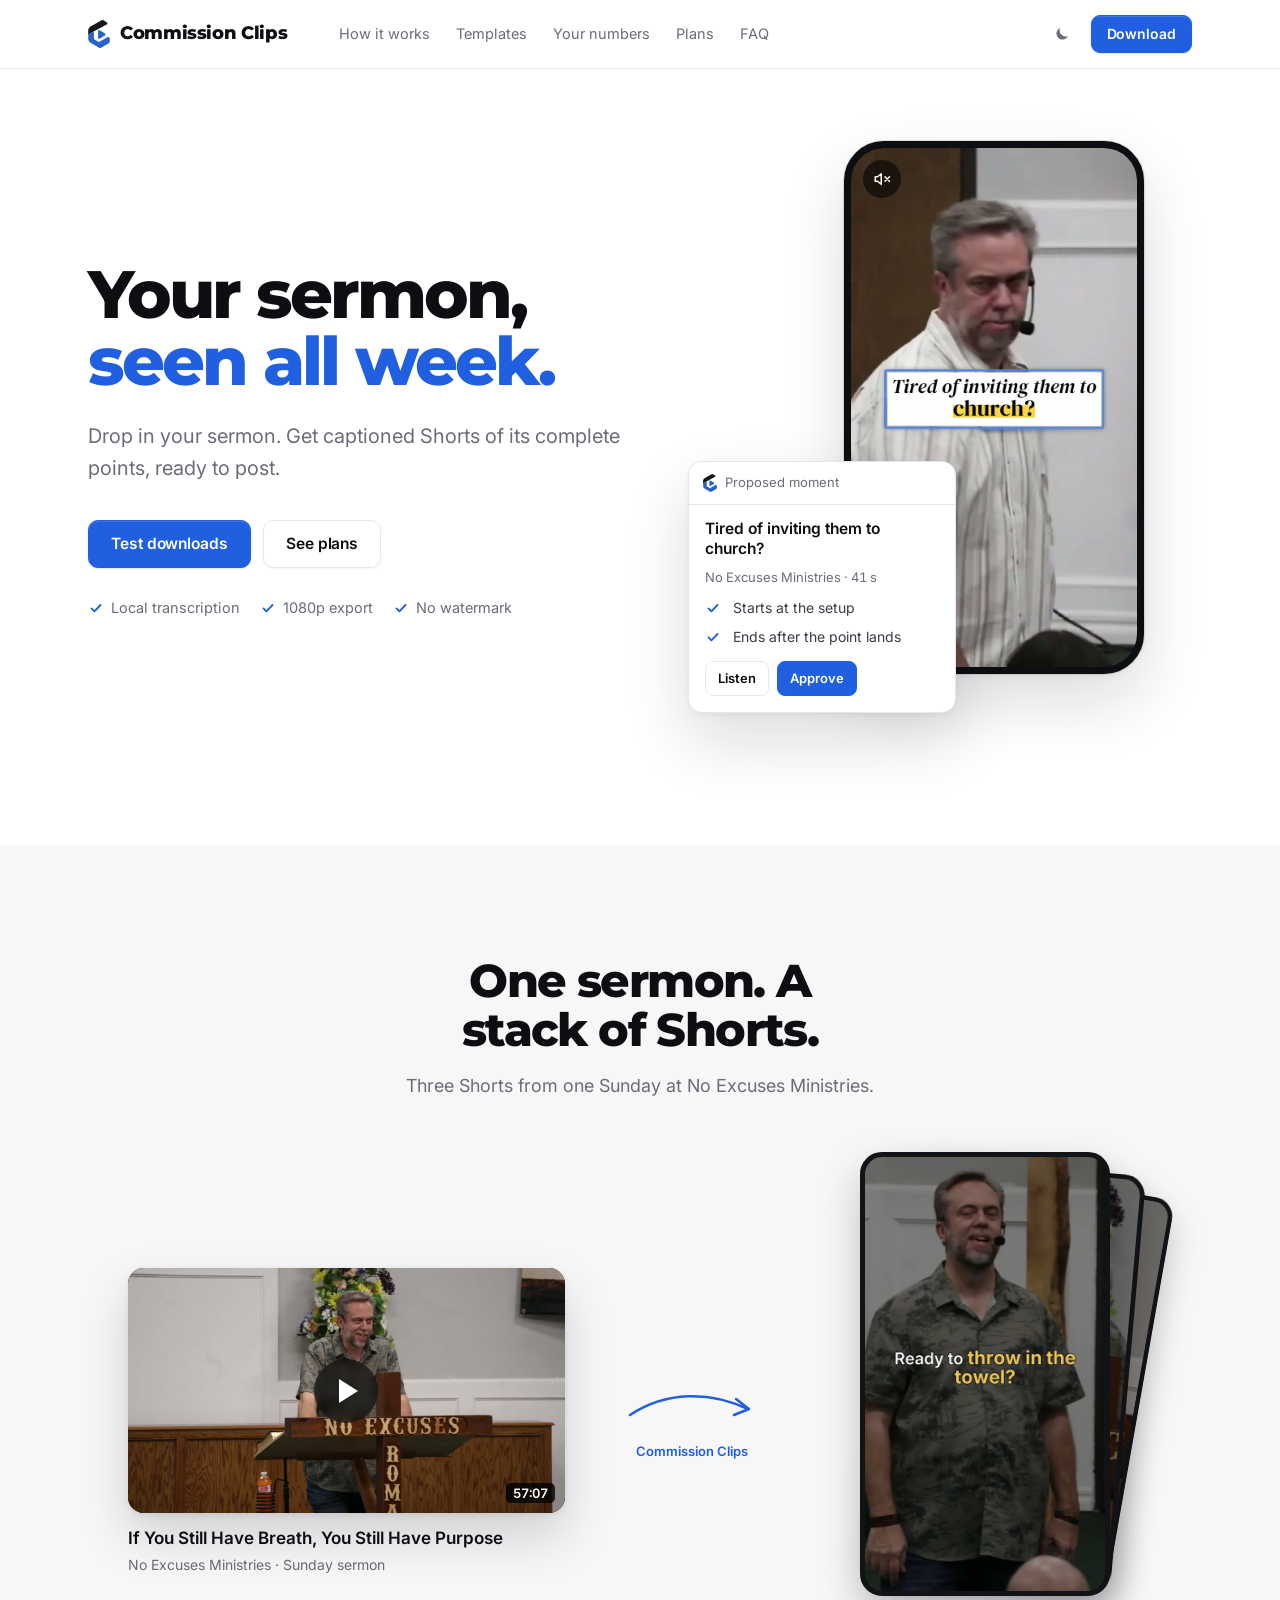
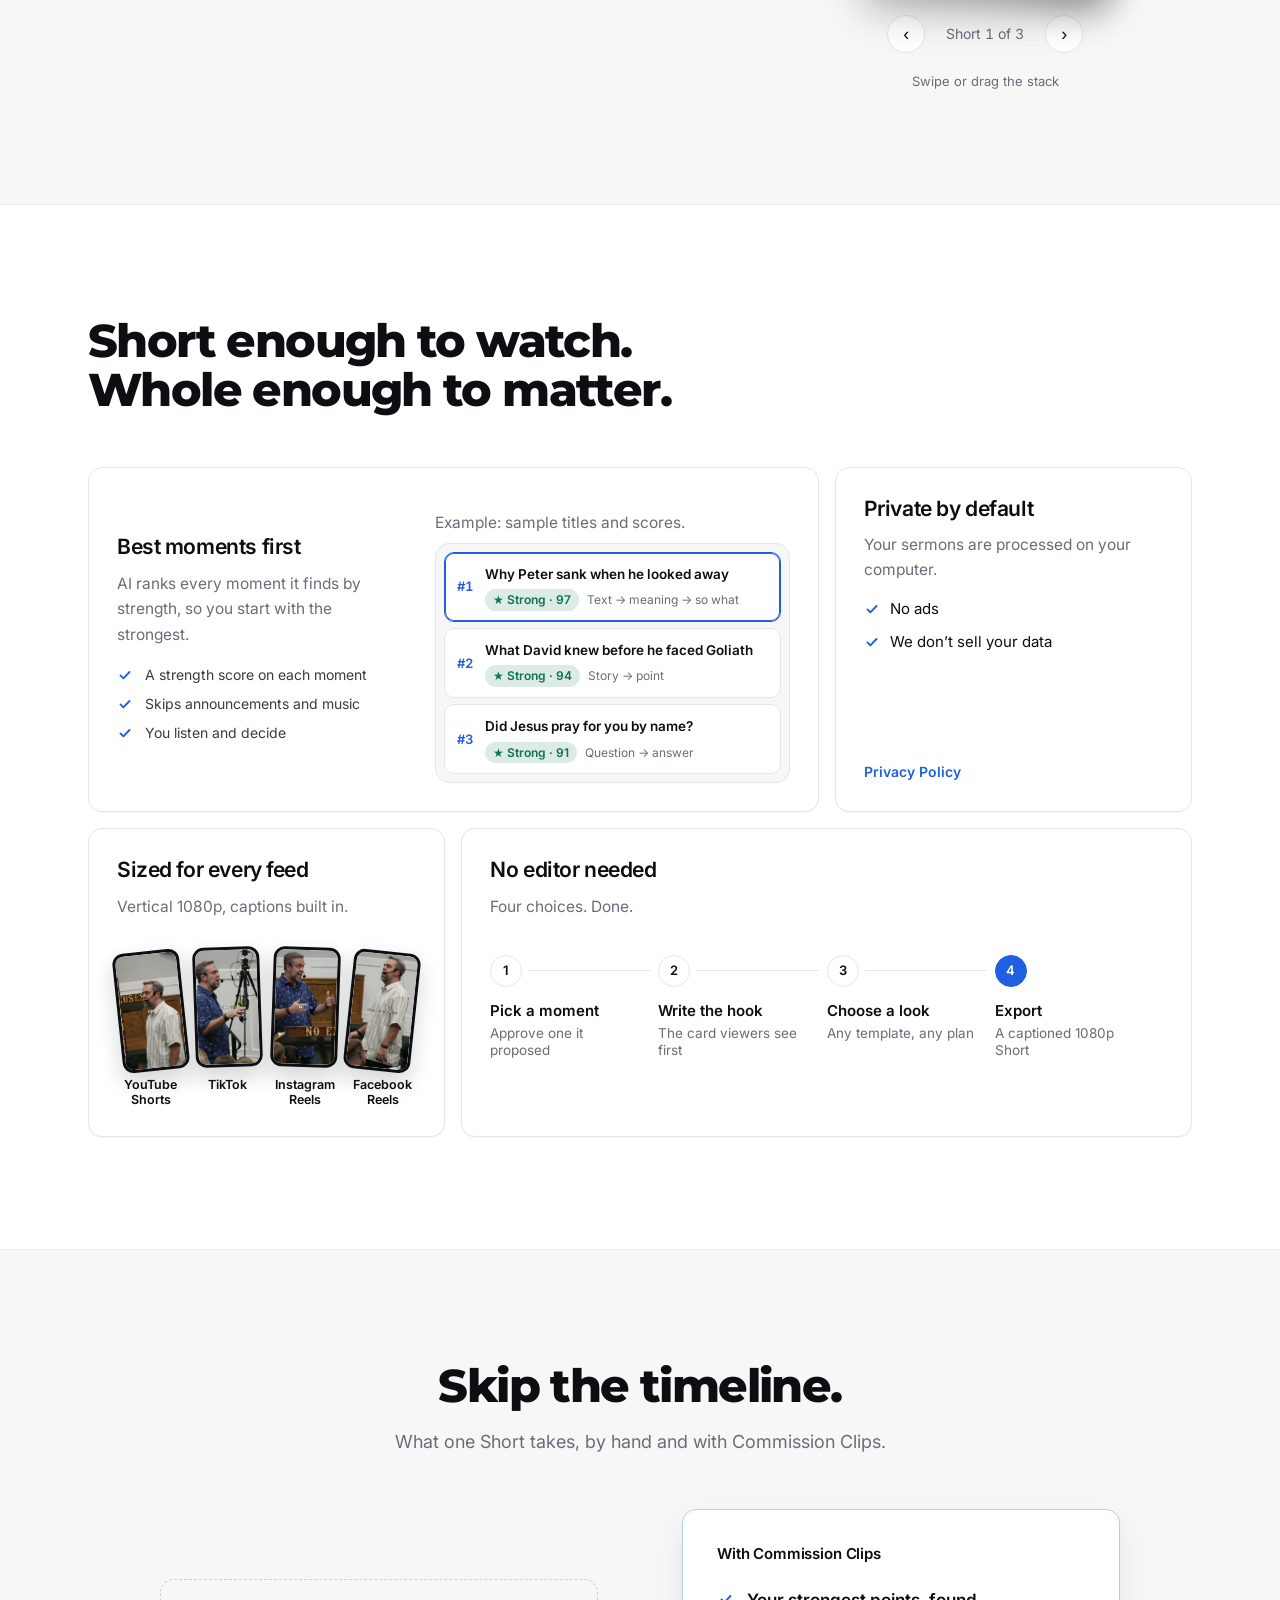
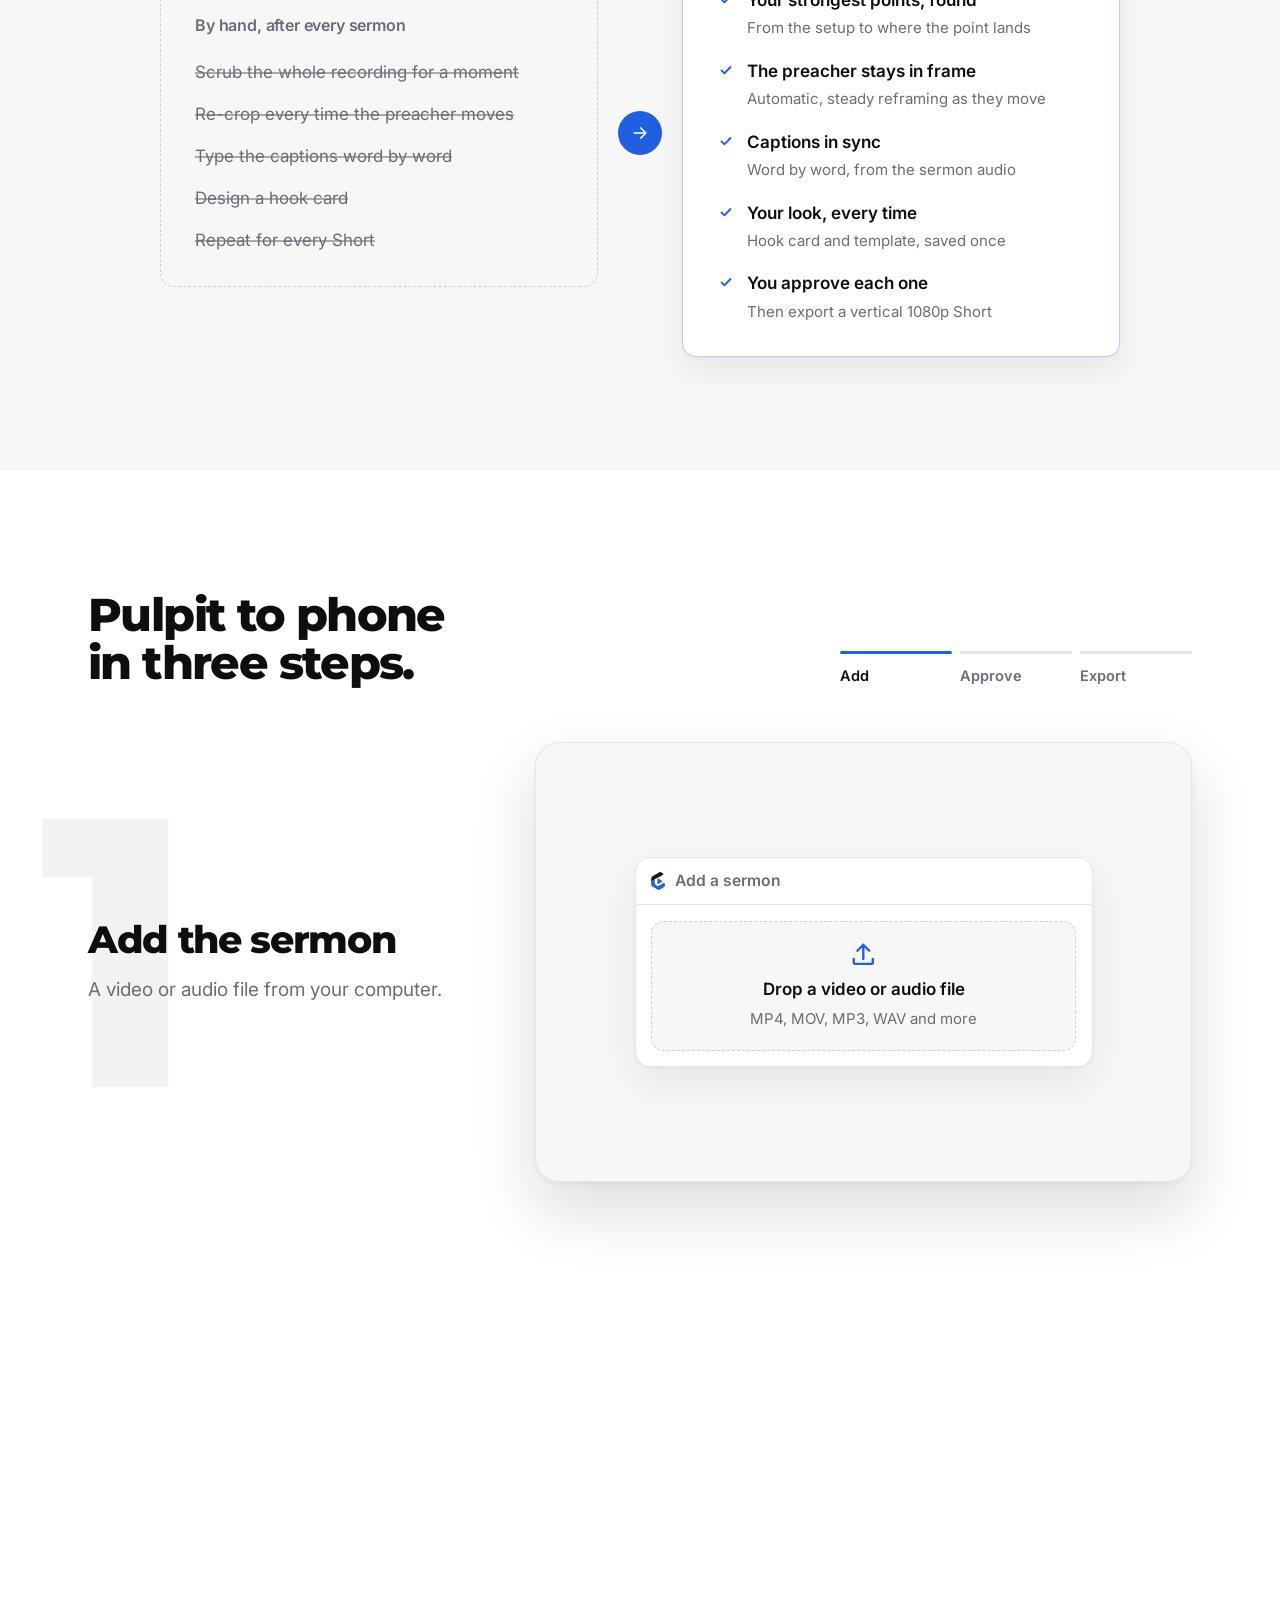
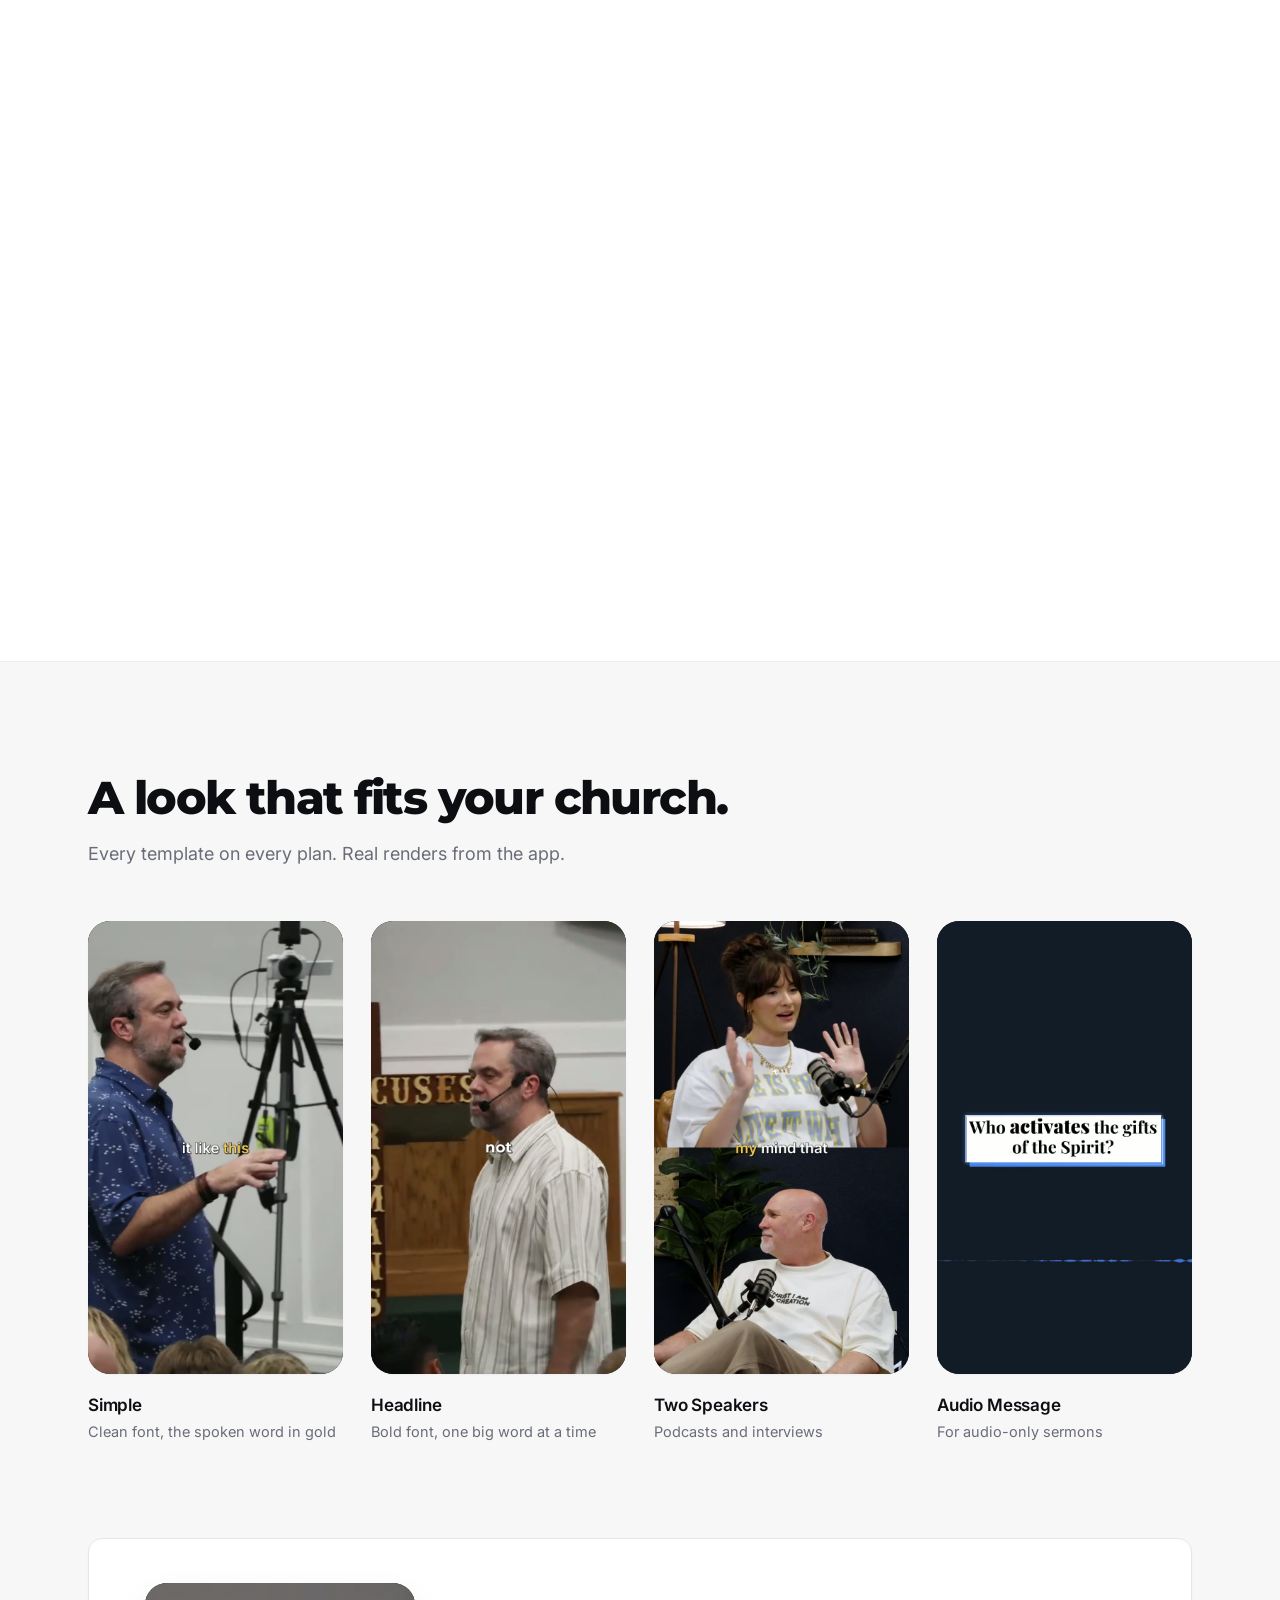
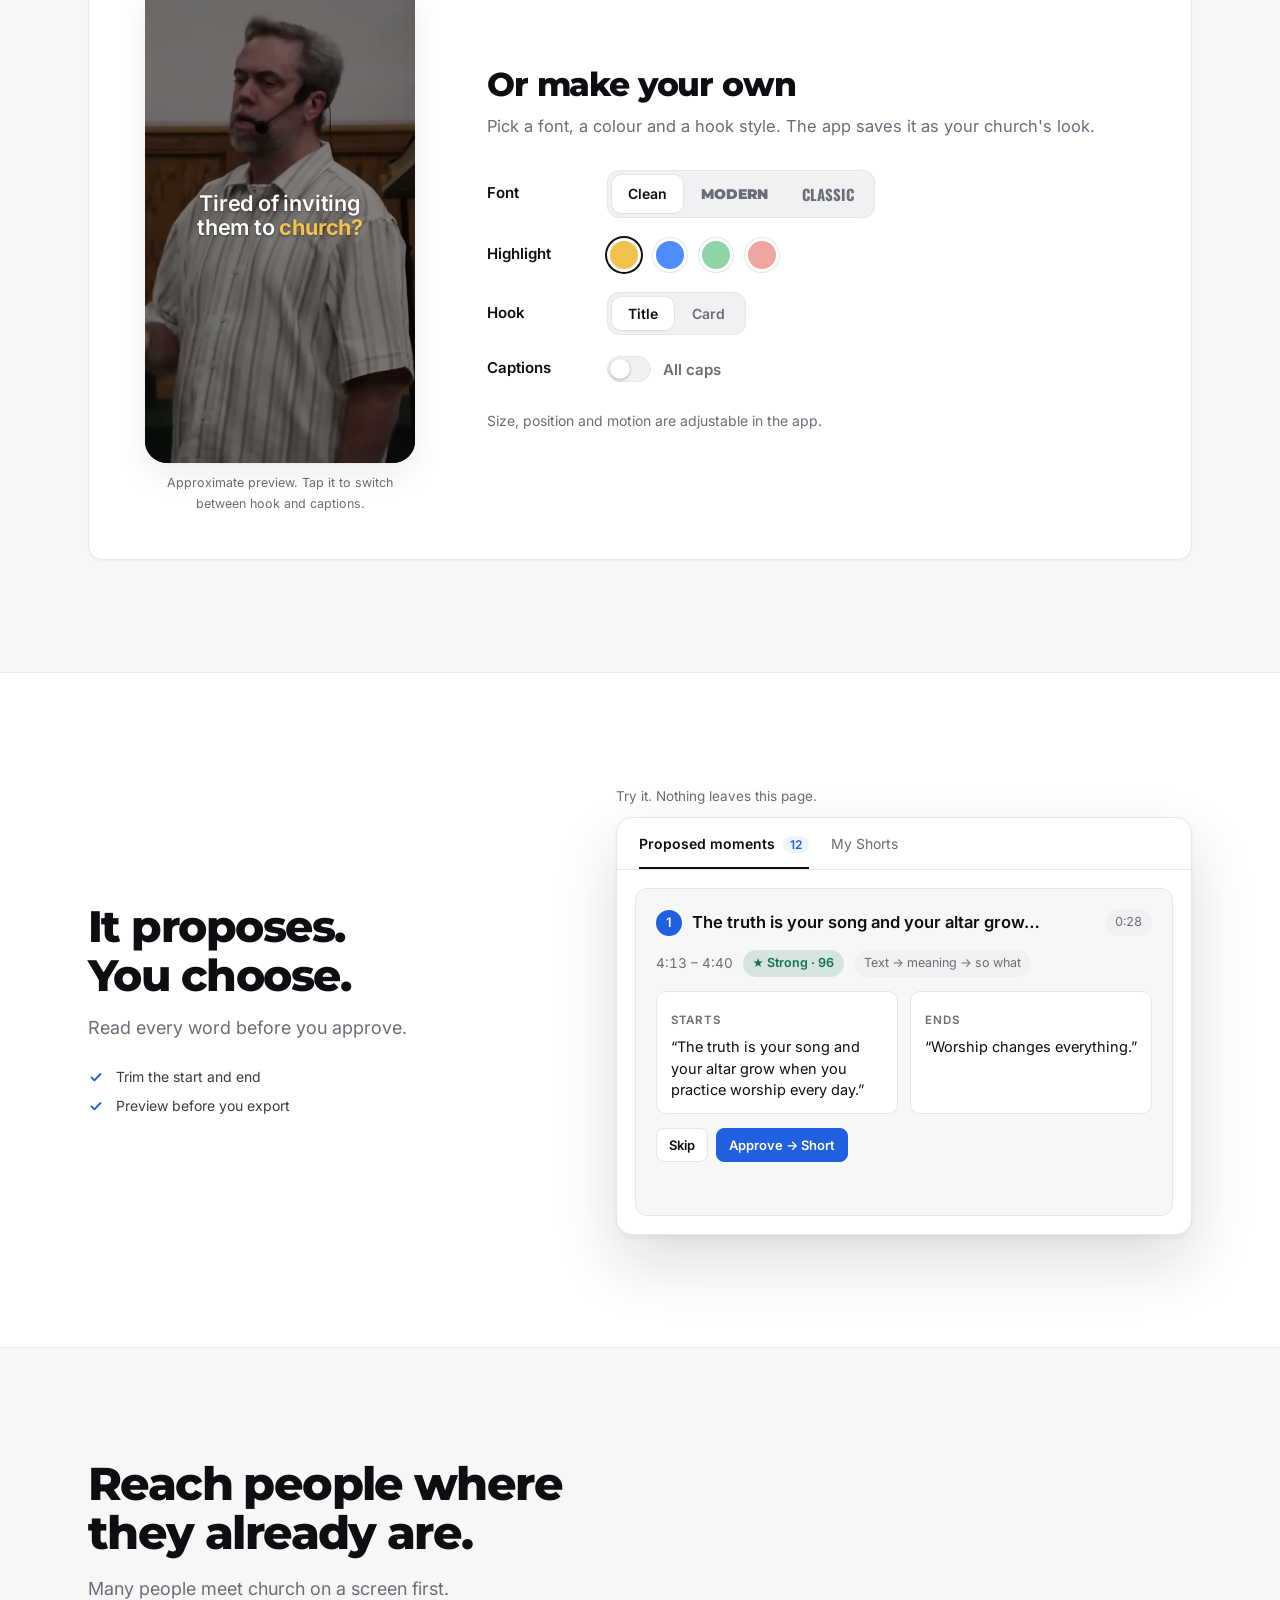
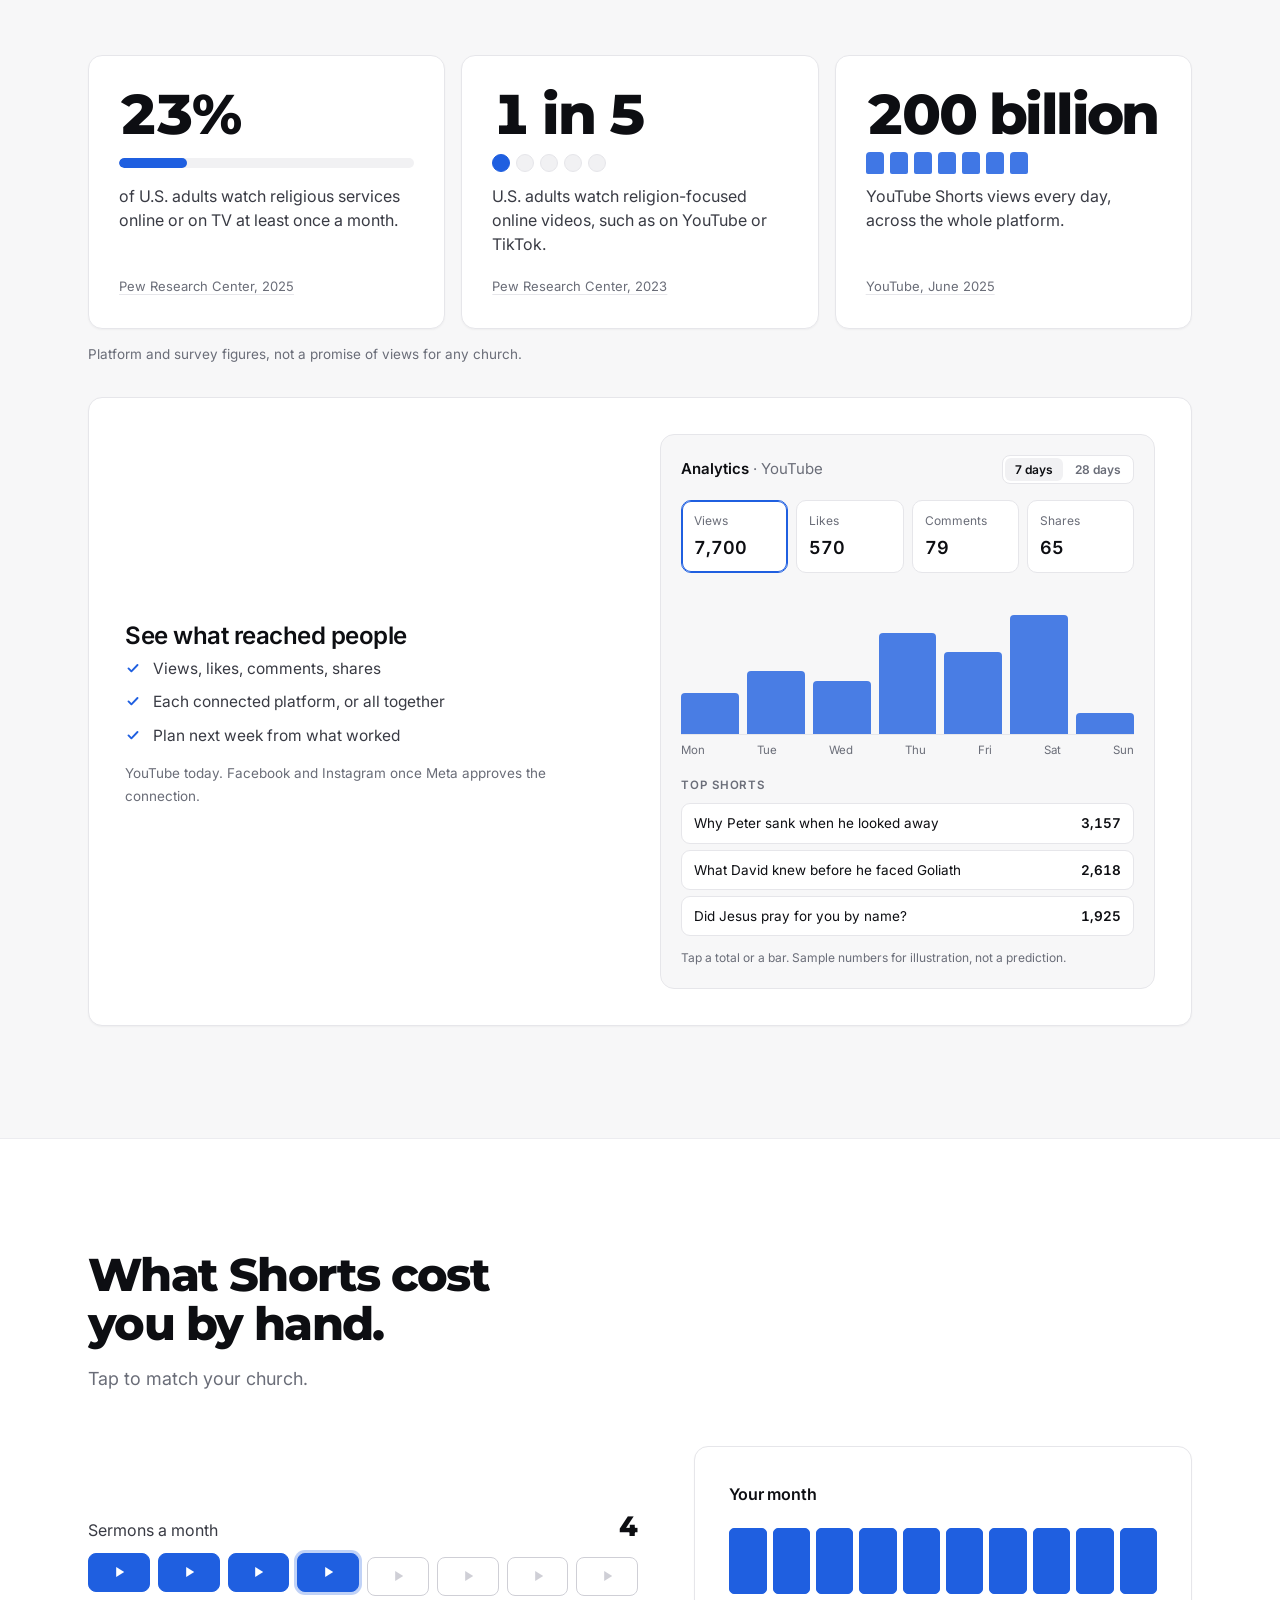
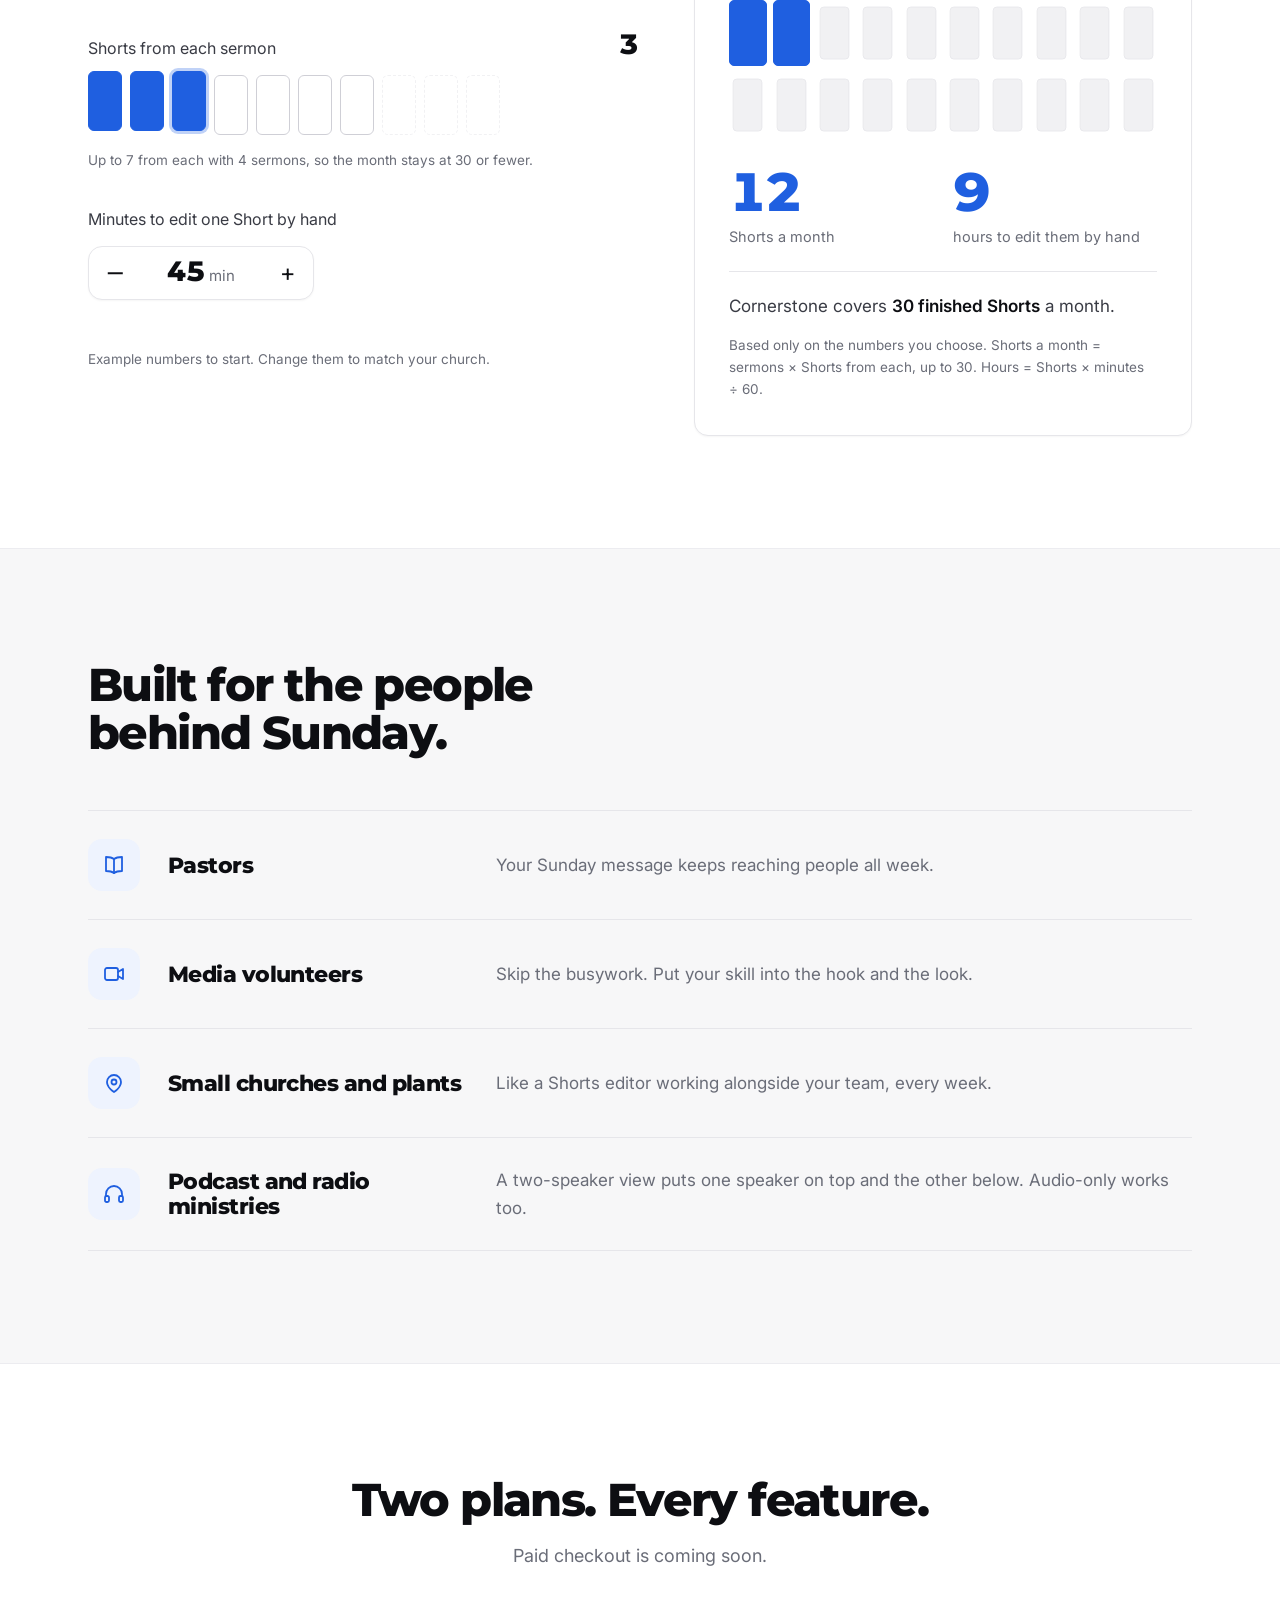
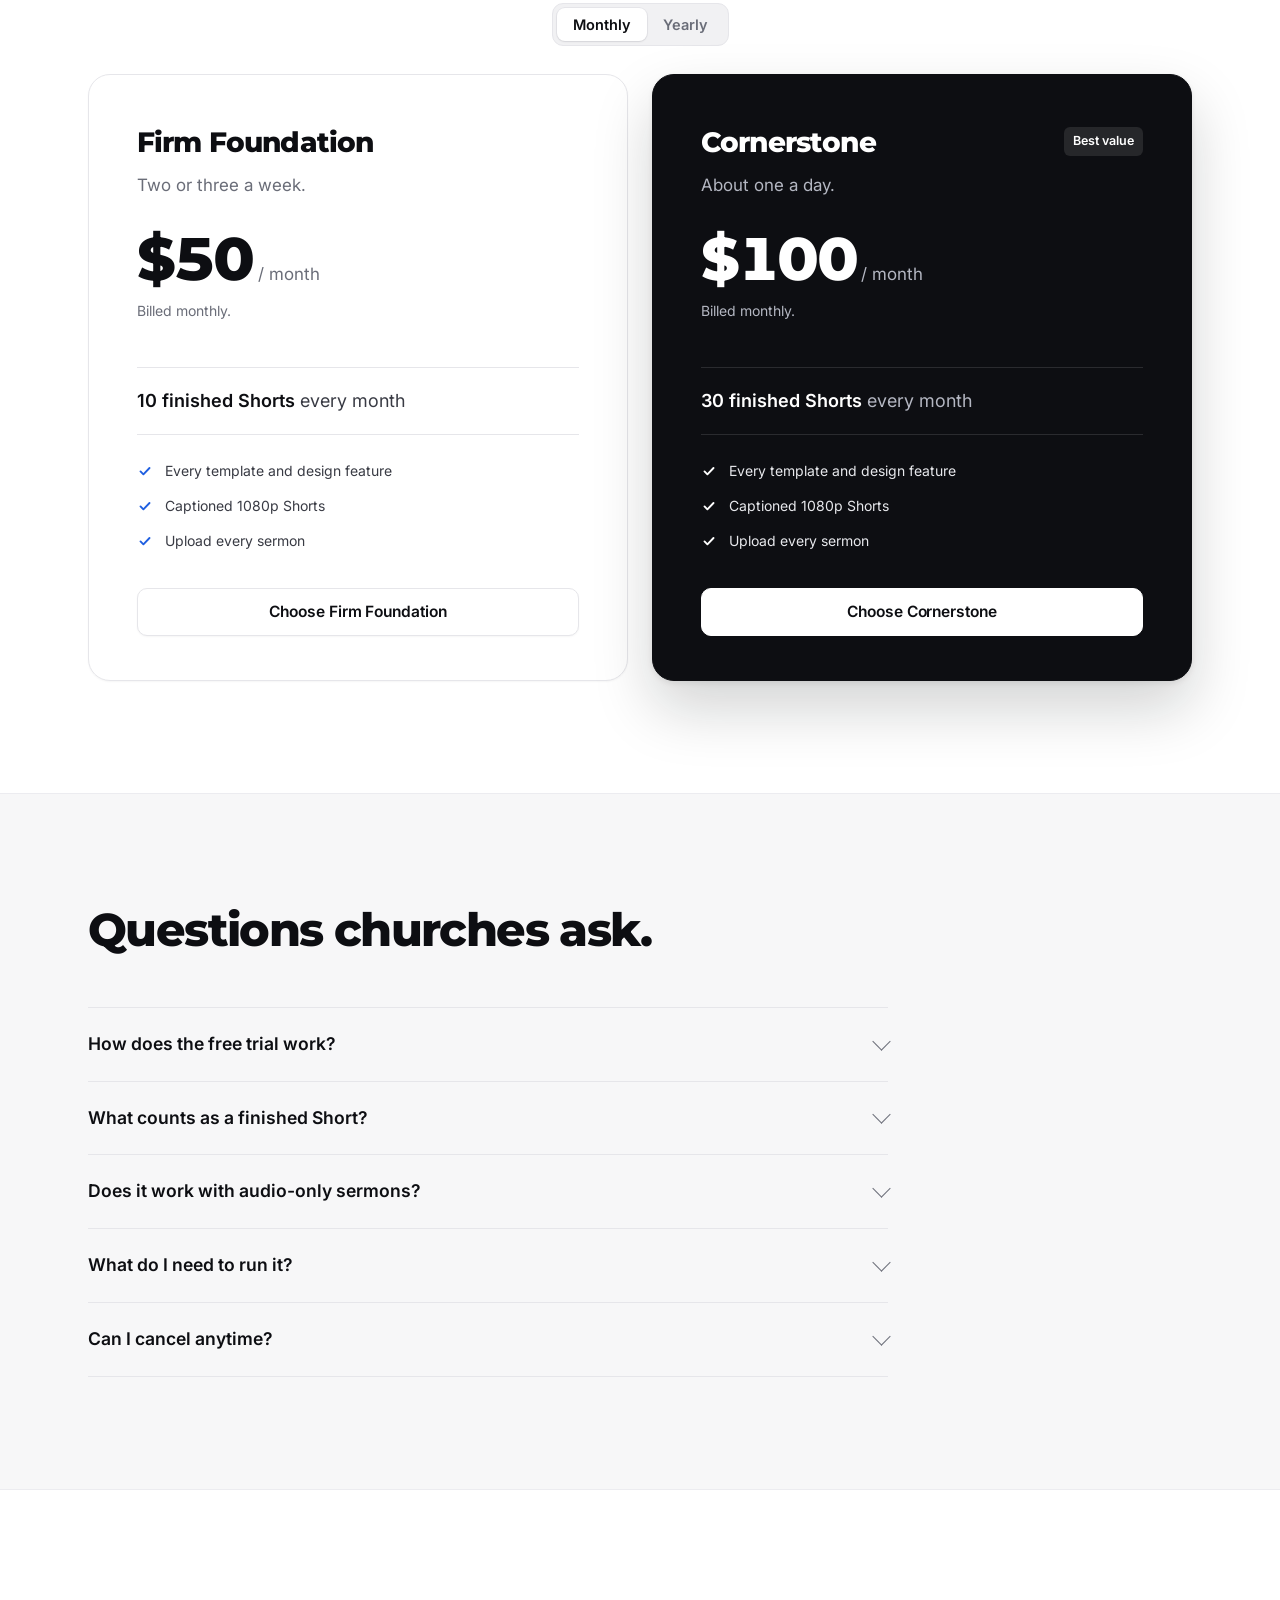
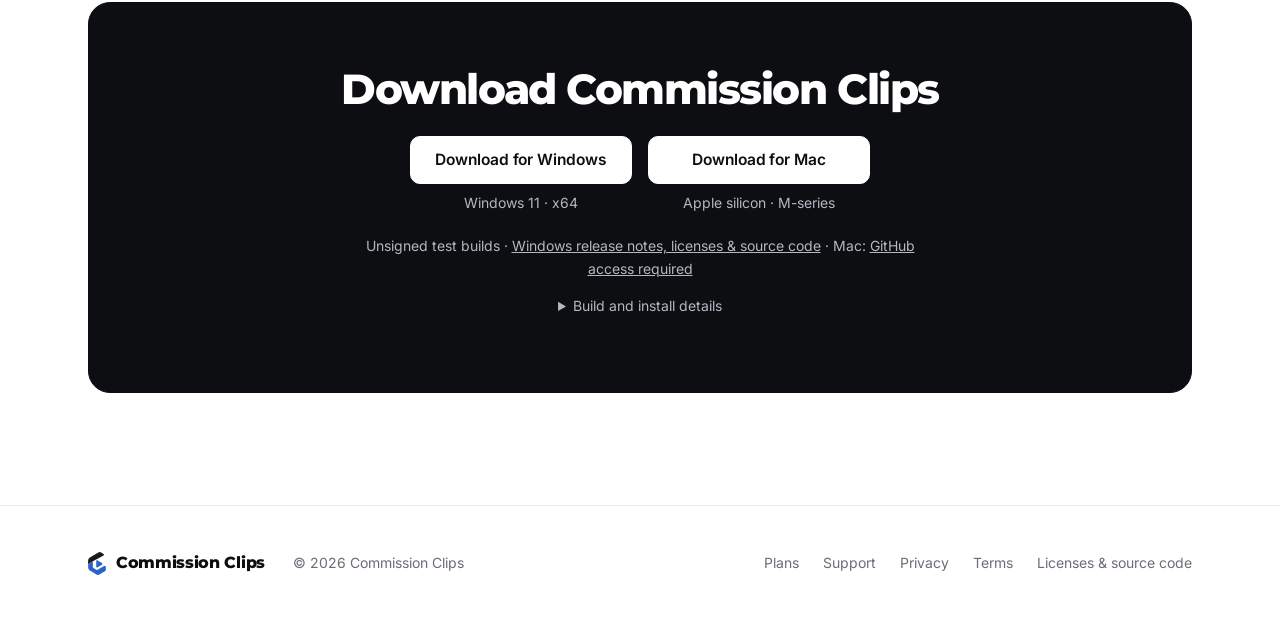
==== commit 5fbf8987: "Stat: Pew 2025 Religious Landscape Study, 23% watch services online or on TV monthly Co-Authored-By:" ====
--- a/index.html
+++ b/index.html
@@ -746,7 +746,7 @@
 <section class="band" id="outreach"><div class="wrap">
   <div class="head"><h2>Reach people where they already are.</h2><p>Many people meet church on a screen first.</p></div>
   <div class="stats">
-    <figure class="card fact" data-grow=".94"><b><span data-to="27">27</span>%</b><span class="fact-viz bar" style="--p:.27" aria-hidden="true"><i></i></span><figcaption>of U.S. adults regularly watch religious services online or on TV.</figcaption><a href="https://www.pewresearch.org/religion/2023/06/02/online-religious-services-appeal-to-many-americans-but-going-in-person-remains-more-popular/" target="_blank" rel="noopener">Pew Research Center, 2023</a></figure>
+    <figure class="card fact" data-grow=".94"><b><span data-to="23">23</span>%</b><span class="fact-viz bar" style="--p:.23" aria-hidden="true"><i></i></span><figcaption>of U.S. adults watch religious services online or on TV at least once a month.</figcaption><a href="https://www.pewresearch.org/religion/2025/02/26/religious-attendance-and-congregational-involvement/" target="_blank" rel="noopener">Pew Research Center, 2025</a></figure>
     <figure class="card fact" data-grow=".94"><b>1 in 5</b><span class="fact-viz dots" aria-hidden="true"><i class="on"></i><i></i><i></i><i></i><i></i></span><figcaption>U.S. adults watch religion-focused online videos, such as on YouTube or TikTok.</figcaption><a href="https://www.pewresearch.org/religion/2023/06/02/online-religious-services-appeal-to-many-americans-but-going-in-person-remains-more-popular/" target="_blank" rel="noopener">Pew Research Center, 2023</a></figure>
     <figure class="card fact" data-grow=".94"><b><span data-to="200">200</span> billion</b><span class="fact-viz week" aria-hidden="true"><i style="--j:0"></i><i style="--j:1"></i><i style="--j:2"></i><i style="--j:3"></i><i style="--j:4"></i><i style="--j:5"></i><i style="--j:6"></i></span><figcaption>YouTube Shorts views every day, across the whole platform.</figcaption><a href="https://blog.youtube/news-and-events/neal-mohan-cannes-2025/" target="_blank" rel="noopener">YouTube, June 2025</a></figure>
   </div>
@@ -845,7 +845,7 @@
     <h2>Download Commission Clips</h2>
     <div class="download-grid">
       <div>
-        <a class="btn accent" href="https://github.com/pairofblessings-cmd/SermonFlow/releases/download/v0.1.14/CommissionClips-0.1.14-Setup.exe" aria-describedby="windows-compat">Download for Windows</a>
+        <a class="btn accent" href="https://github.com/pairofblessings-cmd/commission-clips/releases/download/v0.1.14/CommissionClips-0.1.14-Setup.exe" aria-describedby="windows-compat">Download for Windows</a>
         <p id="windows-compat" class="download-compat">Windows 11 · x64</p>
       </div>
       <div>
@@ -853,7 +853,7 @@
         <p id="mac-compat" class="download-compat">Apple silicon · M-series</p>
       </div>
     </div>
-    <p class="download-note">Unsigned test builds · <a href="https://github.com/pairofblessings-cmd/SermonFlow/releases/tag/v0.1.14">Windows release notes, licenses &amp; source code</a> · Mac: <a href="https://github.com/pairofblessings-cmd/commission-clips-app/releases/tag/private-preview-0.1.13-20261125">GitHub access required</a></p>
+    <p class="download-note">Unsigned test builds · <a href="https://github.com/pairofblessings-cmd/commission-clips/releases/tag/v0.1.14">Windows release notes, licenses &amp; source code</a> · Mac: <a href="https://github.com/pairofblessings-cmd/commission-clips-app/releases/tag/private-preview-0.1.13-20261125">GitHub access required</a></p>
     <details class="download-details">
       <summary>Build and install details</summary>
       <dl>
@@ -872,7 +872,7 @@
 <footer><div class="wrap">
   <a class="brand" href="index.html"><img src="img/logo-ink.svg" alt="">Commission Clips</a>
   <span>© 2026 Commission Clips</span>
-  <nav aria-label="Footer"><a href="plans.html">Plans</a><a href="support.html">Support</a><a href="privacy.html">Privacy</a><a href="terms.html">Terms</a><a href="https://github.com/pairofblessings-cmd/SermonFlow/releases/tag/v0.1.14">Licenses &amp; source code</a></nav>
+  <nav aria-label="Footer"><a href="plans.html">Plans</a><a href="support.html">Support</a><a href="privacy.html">Privacy</a><a href="terms.html">Terms</a><a href="https://github.com/pairofblessings-cmd/commission-clips/releases/tag/v0.1.14">Licenses &amp; source code</a></nav>
 </div></footer>
 <script>
 // Four looks for now (Nicholas, 24 Nov 2026): two caption fonts, the two-speaker view and audio-only.
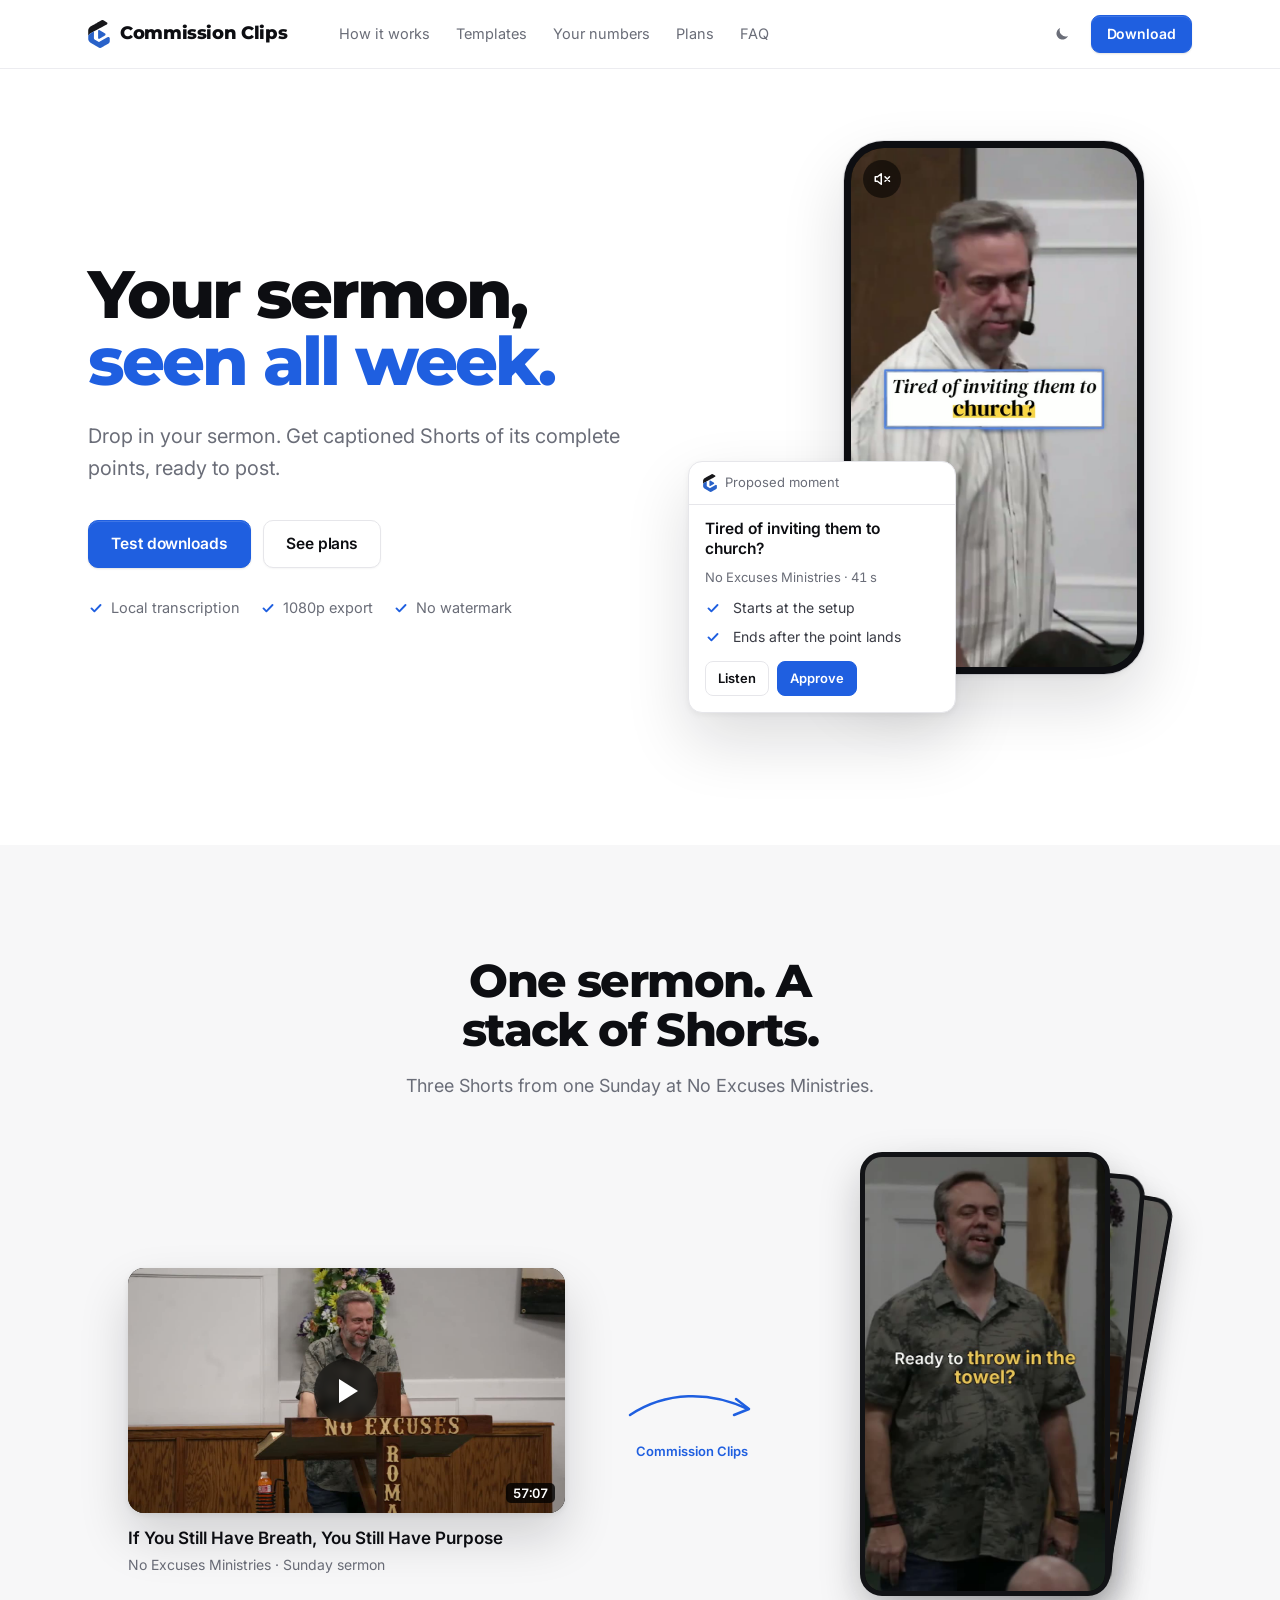
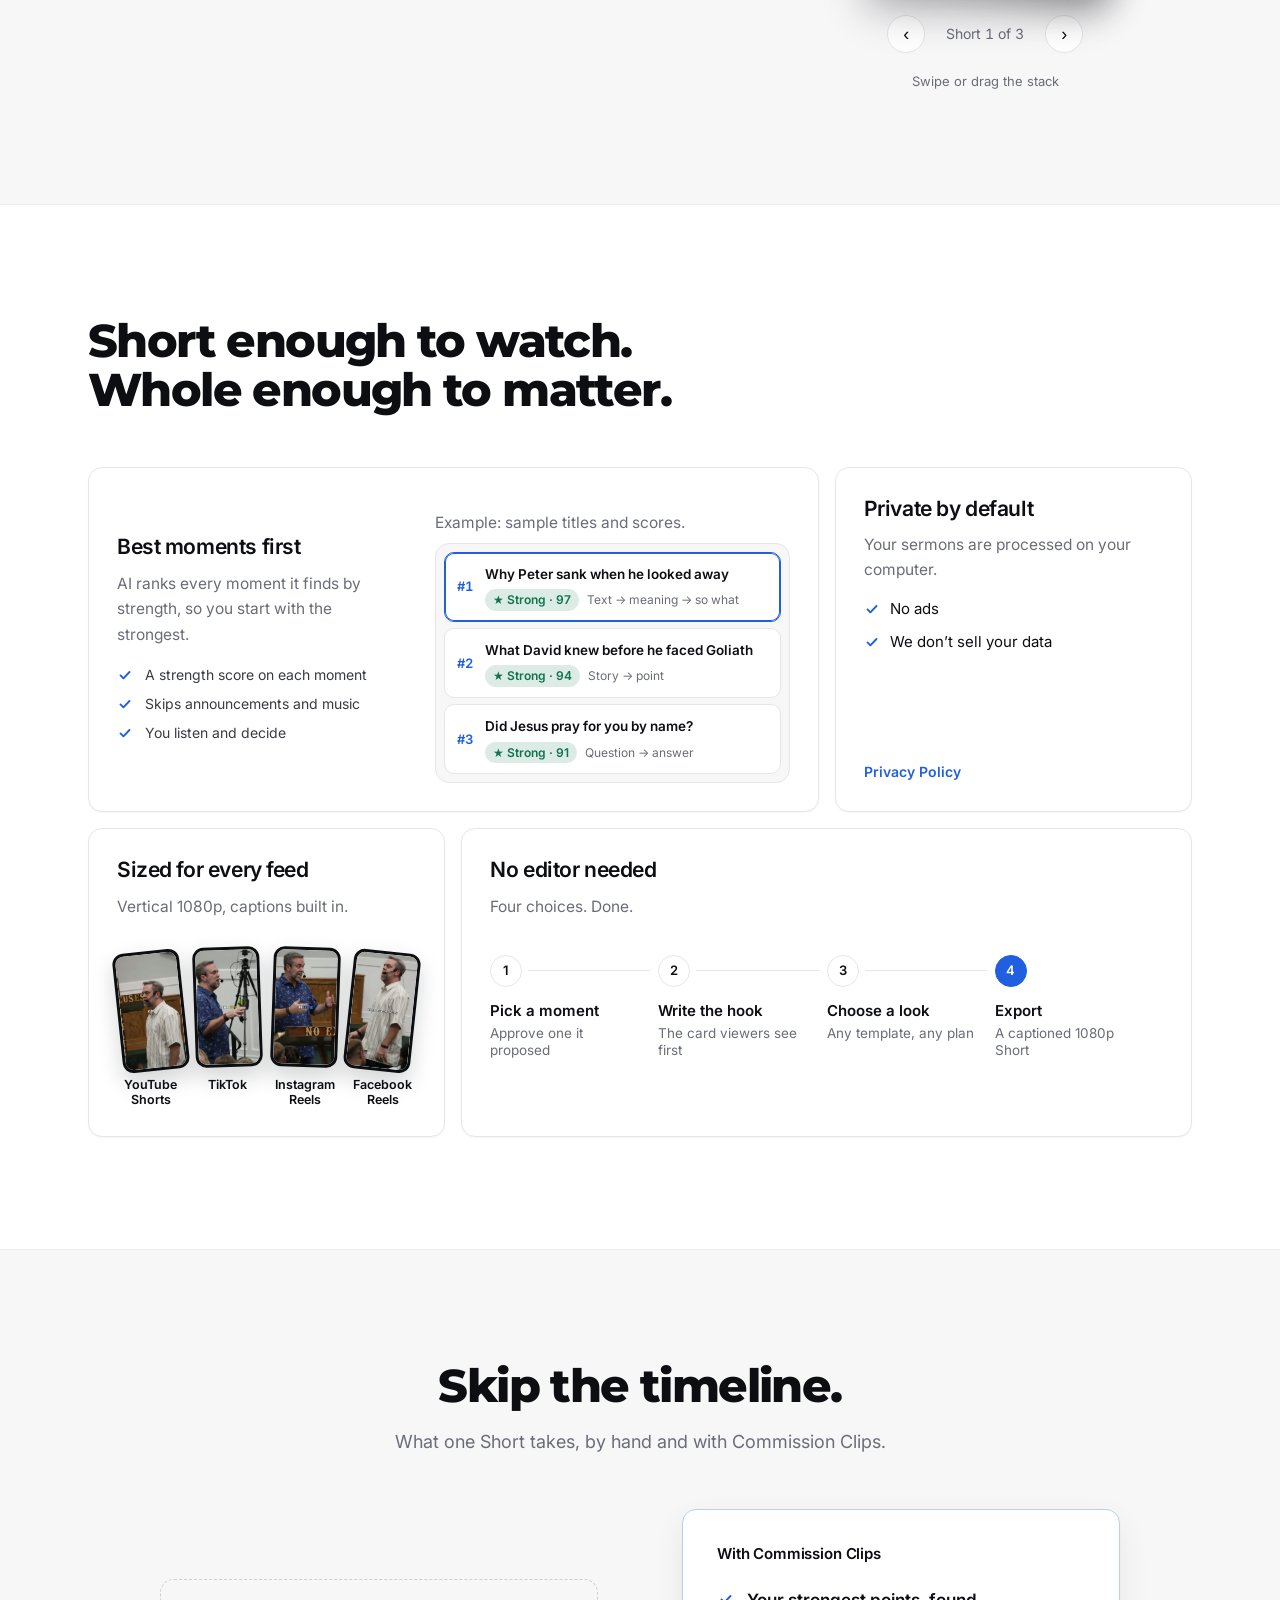
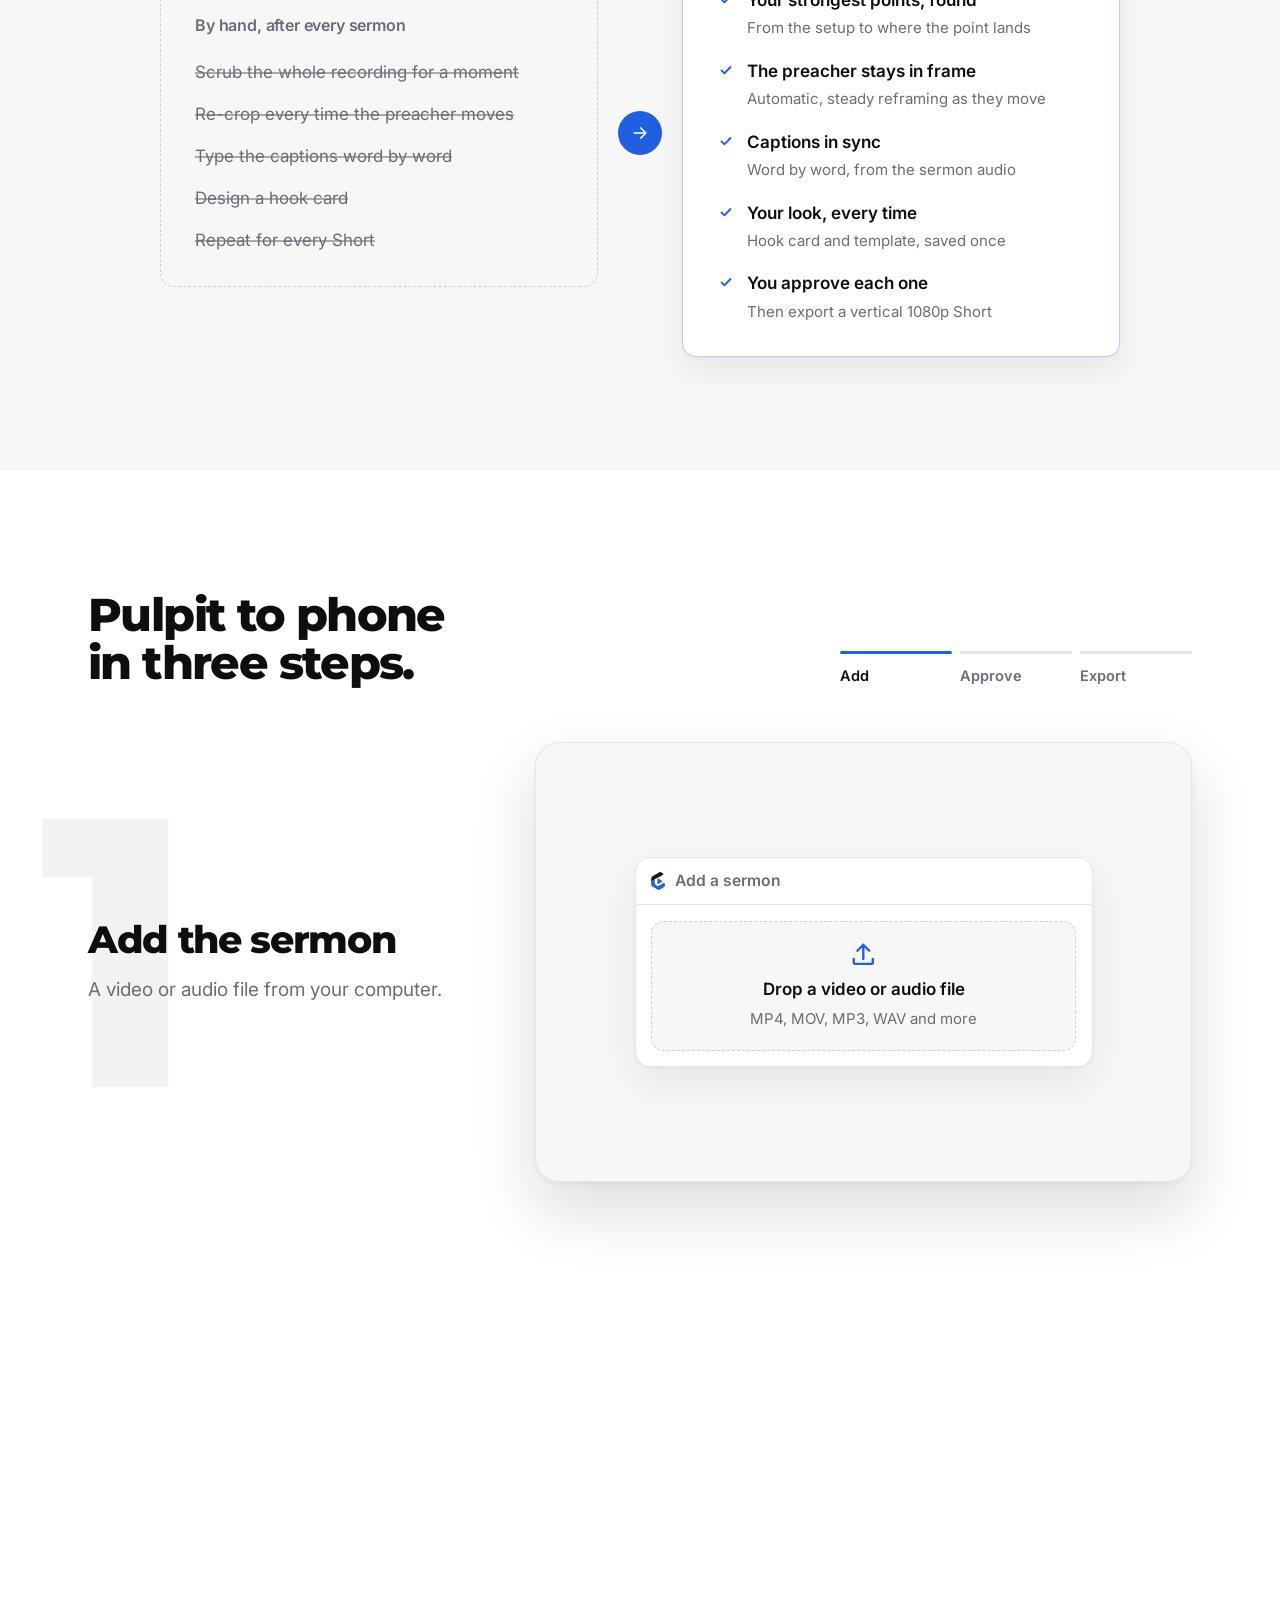
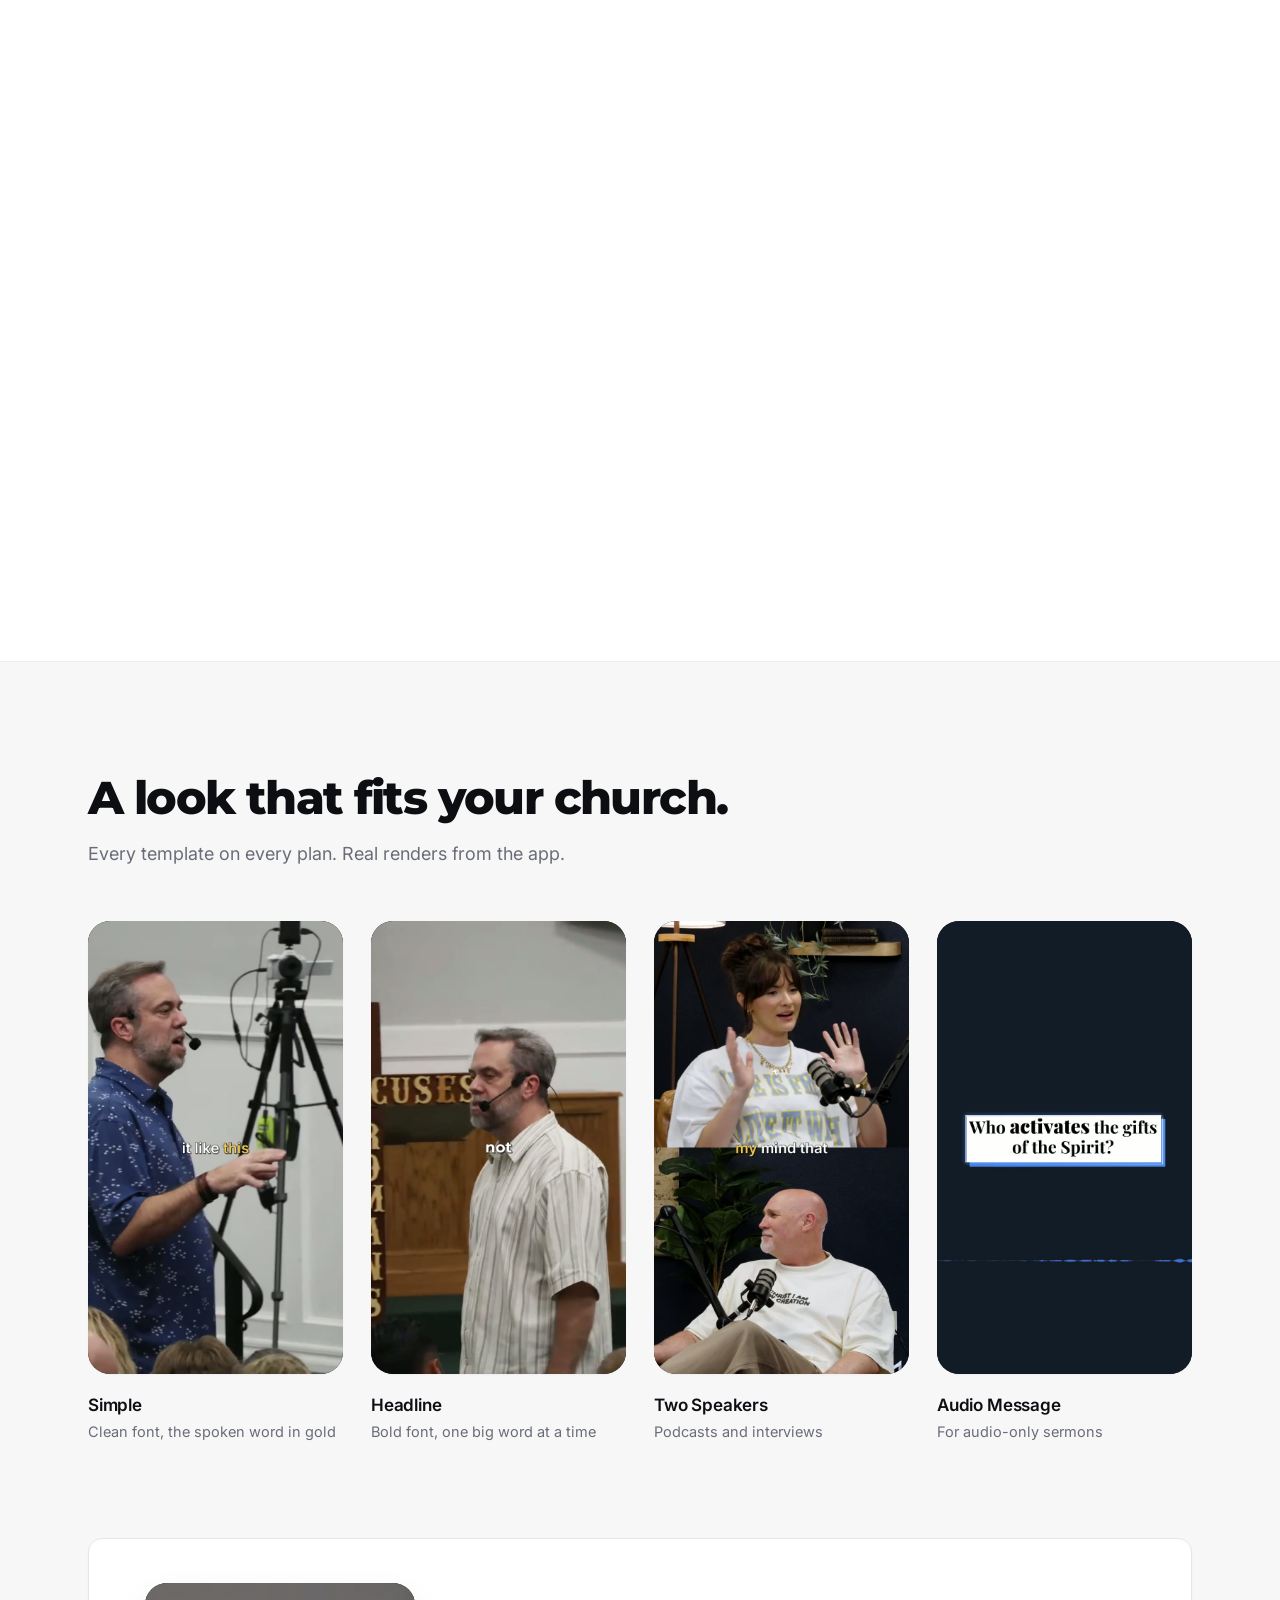
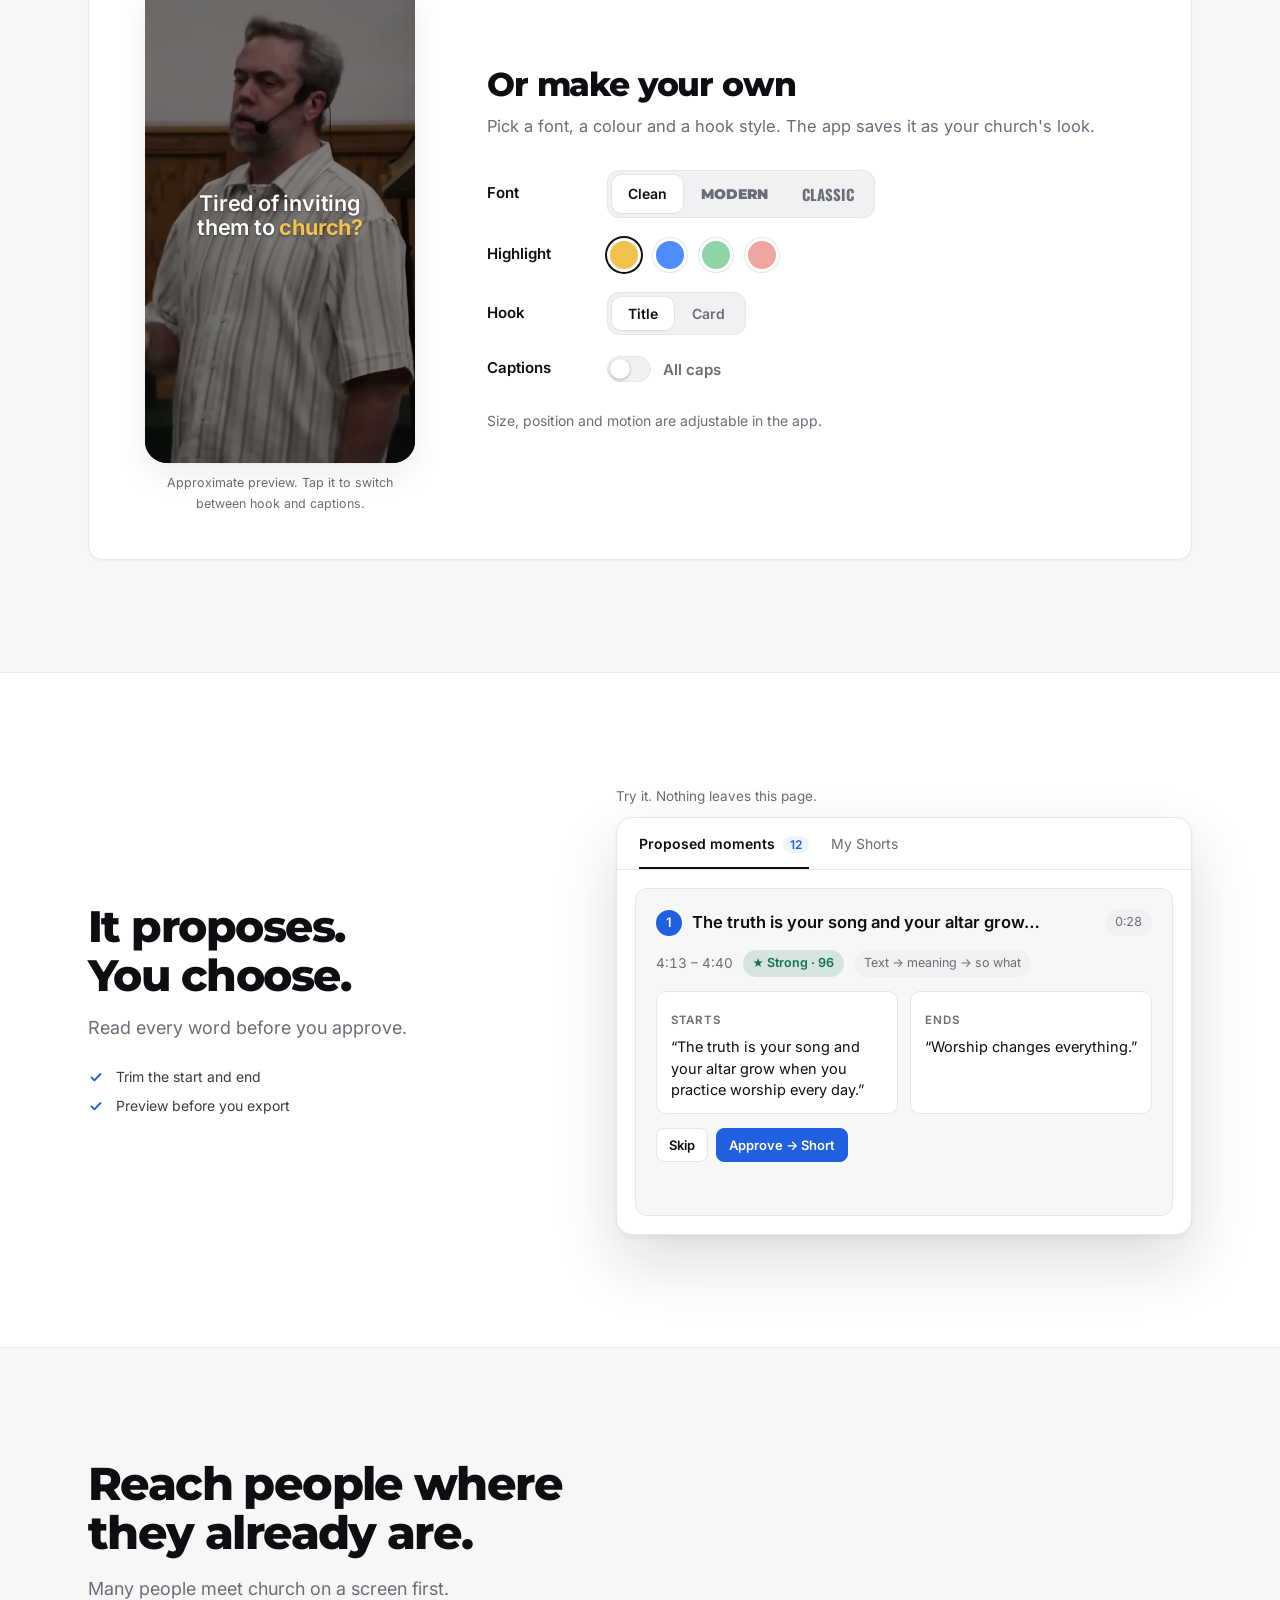
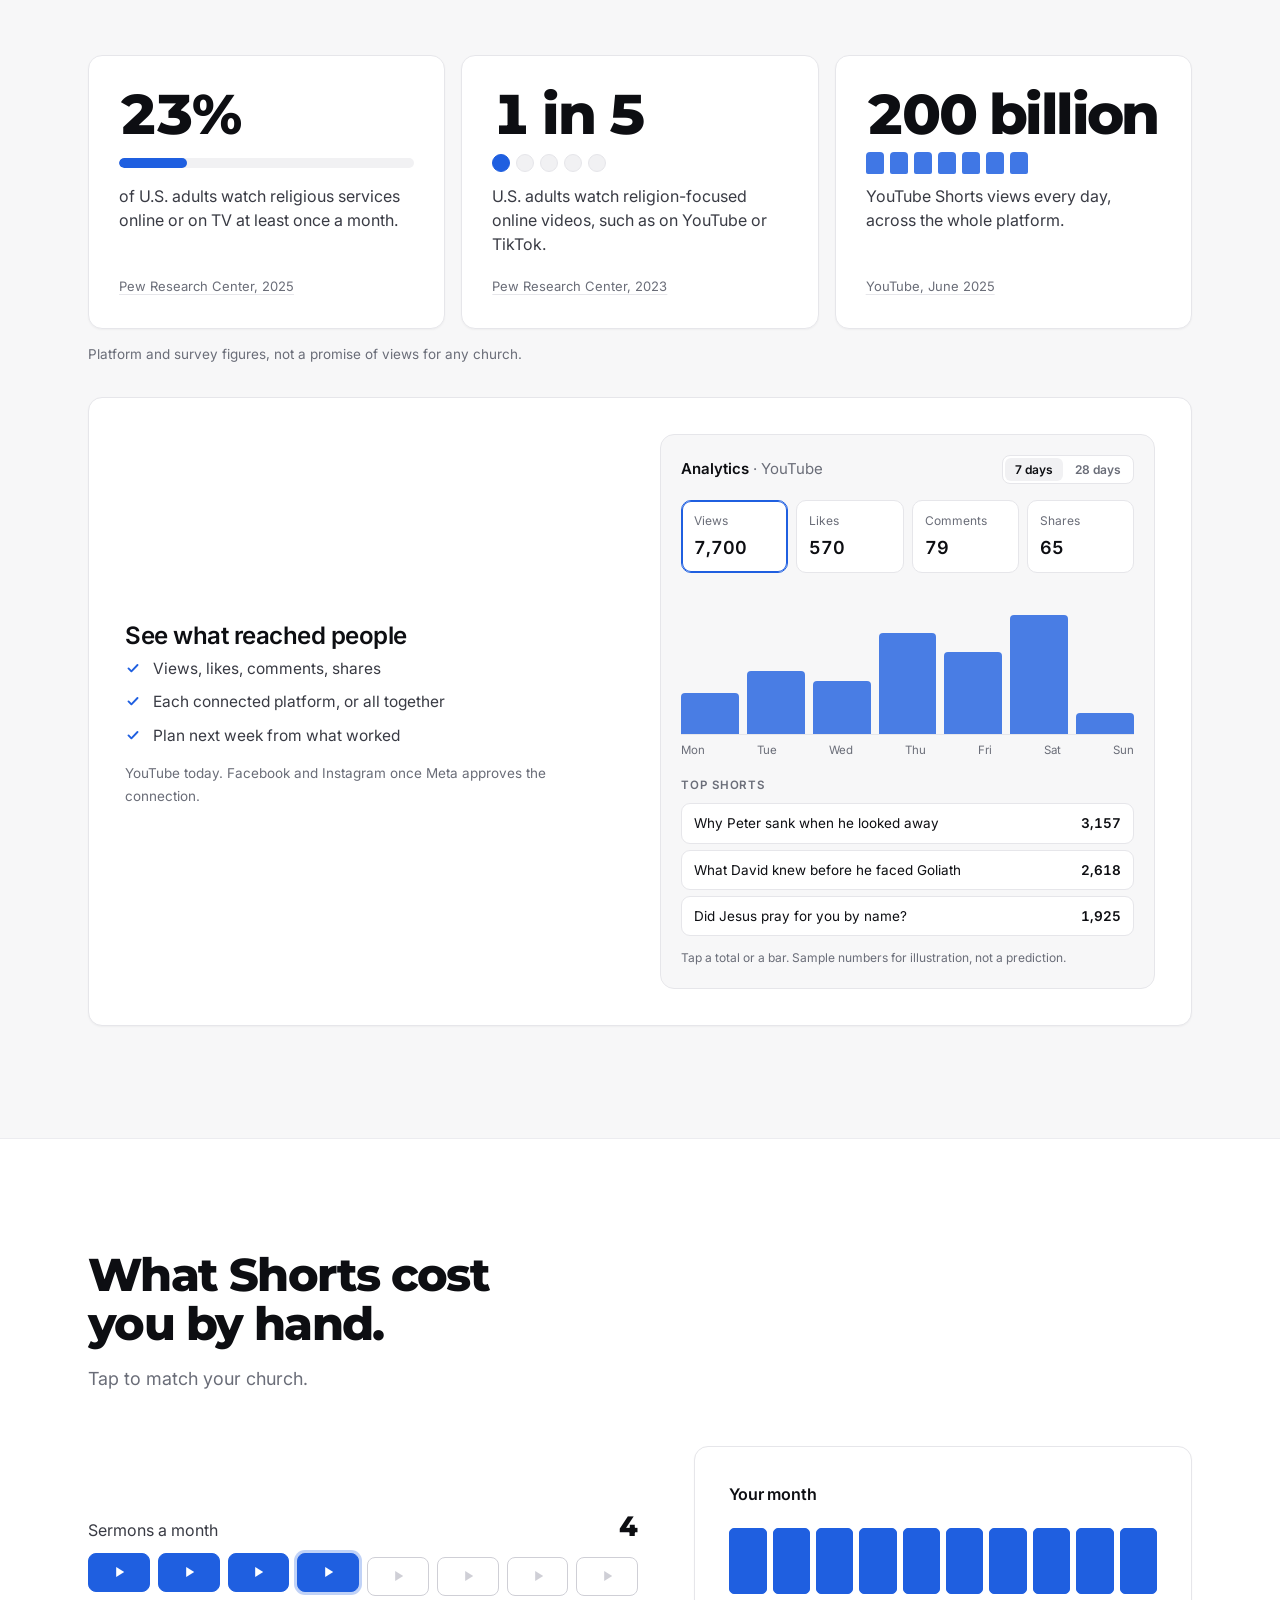
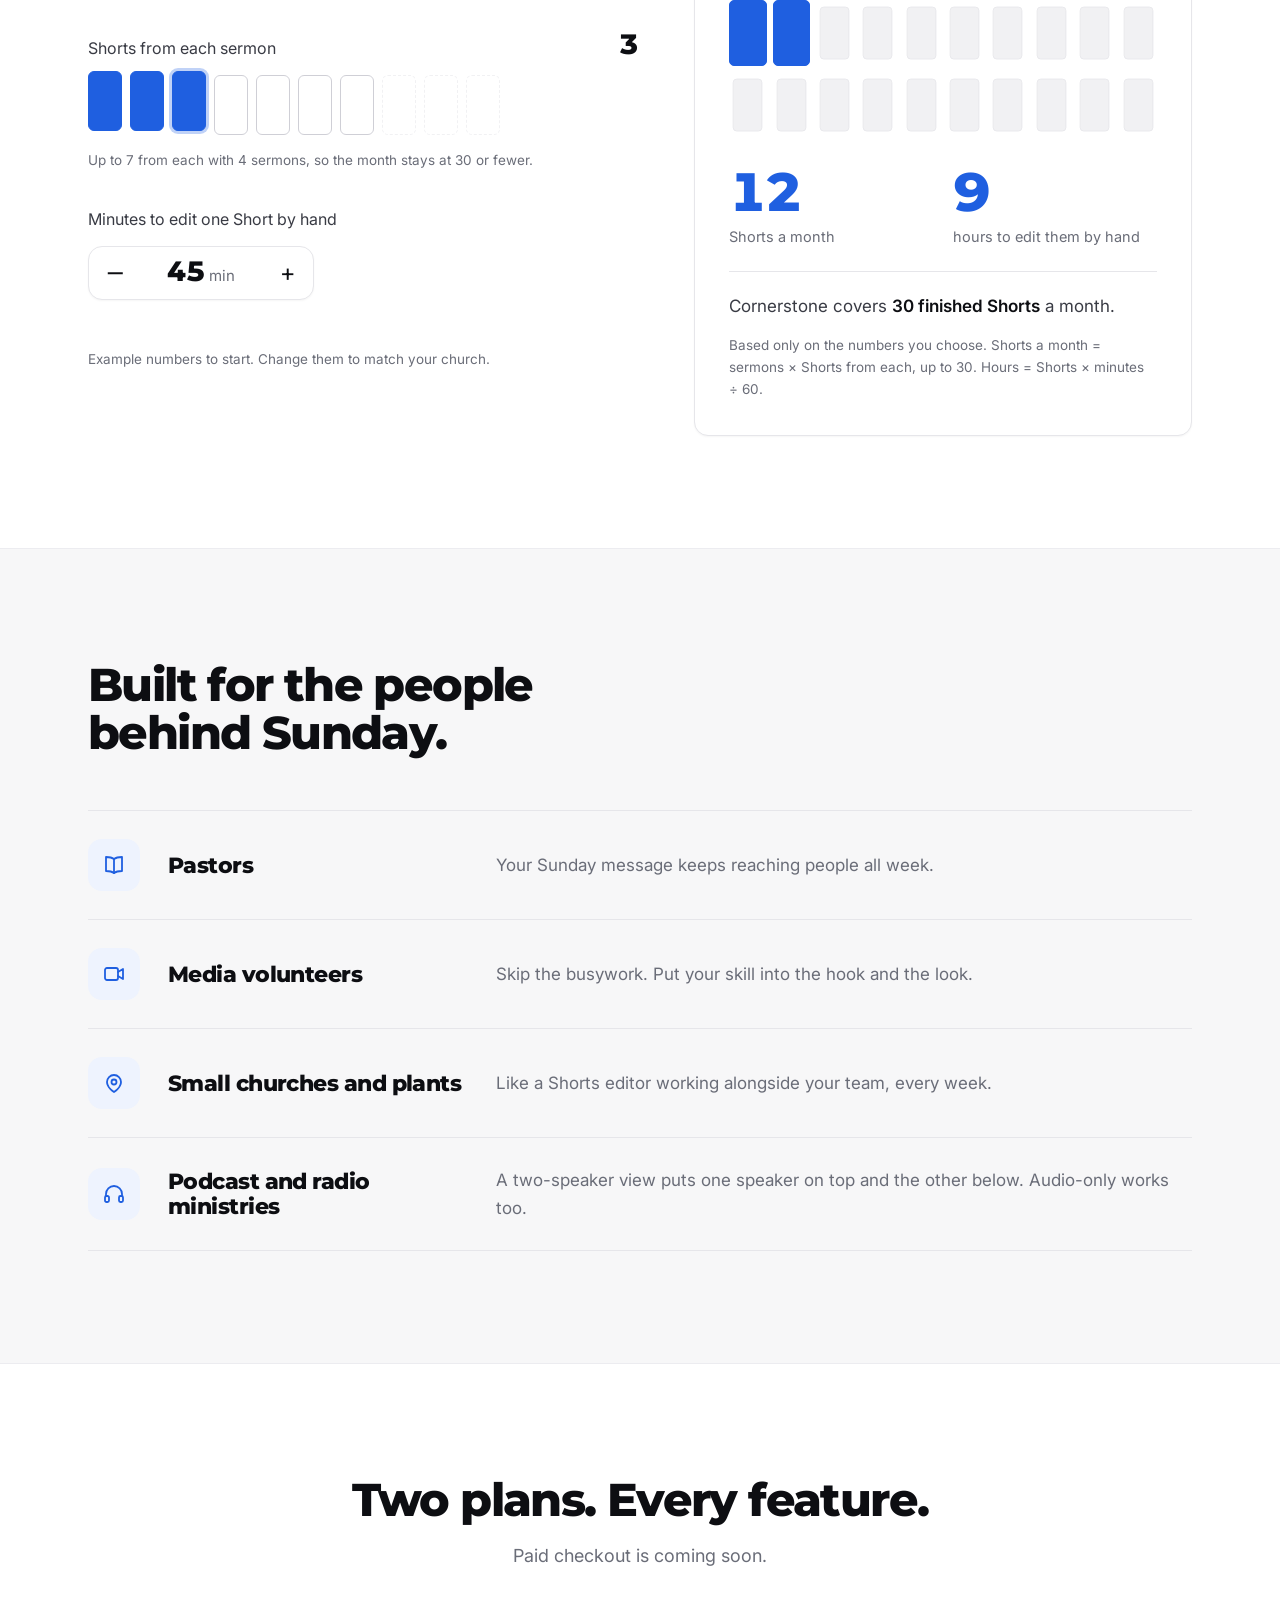
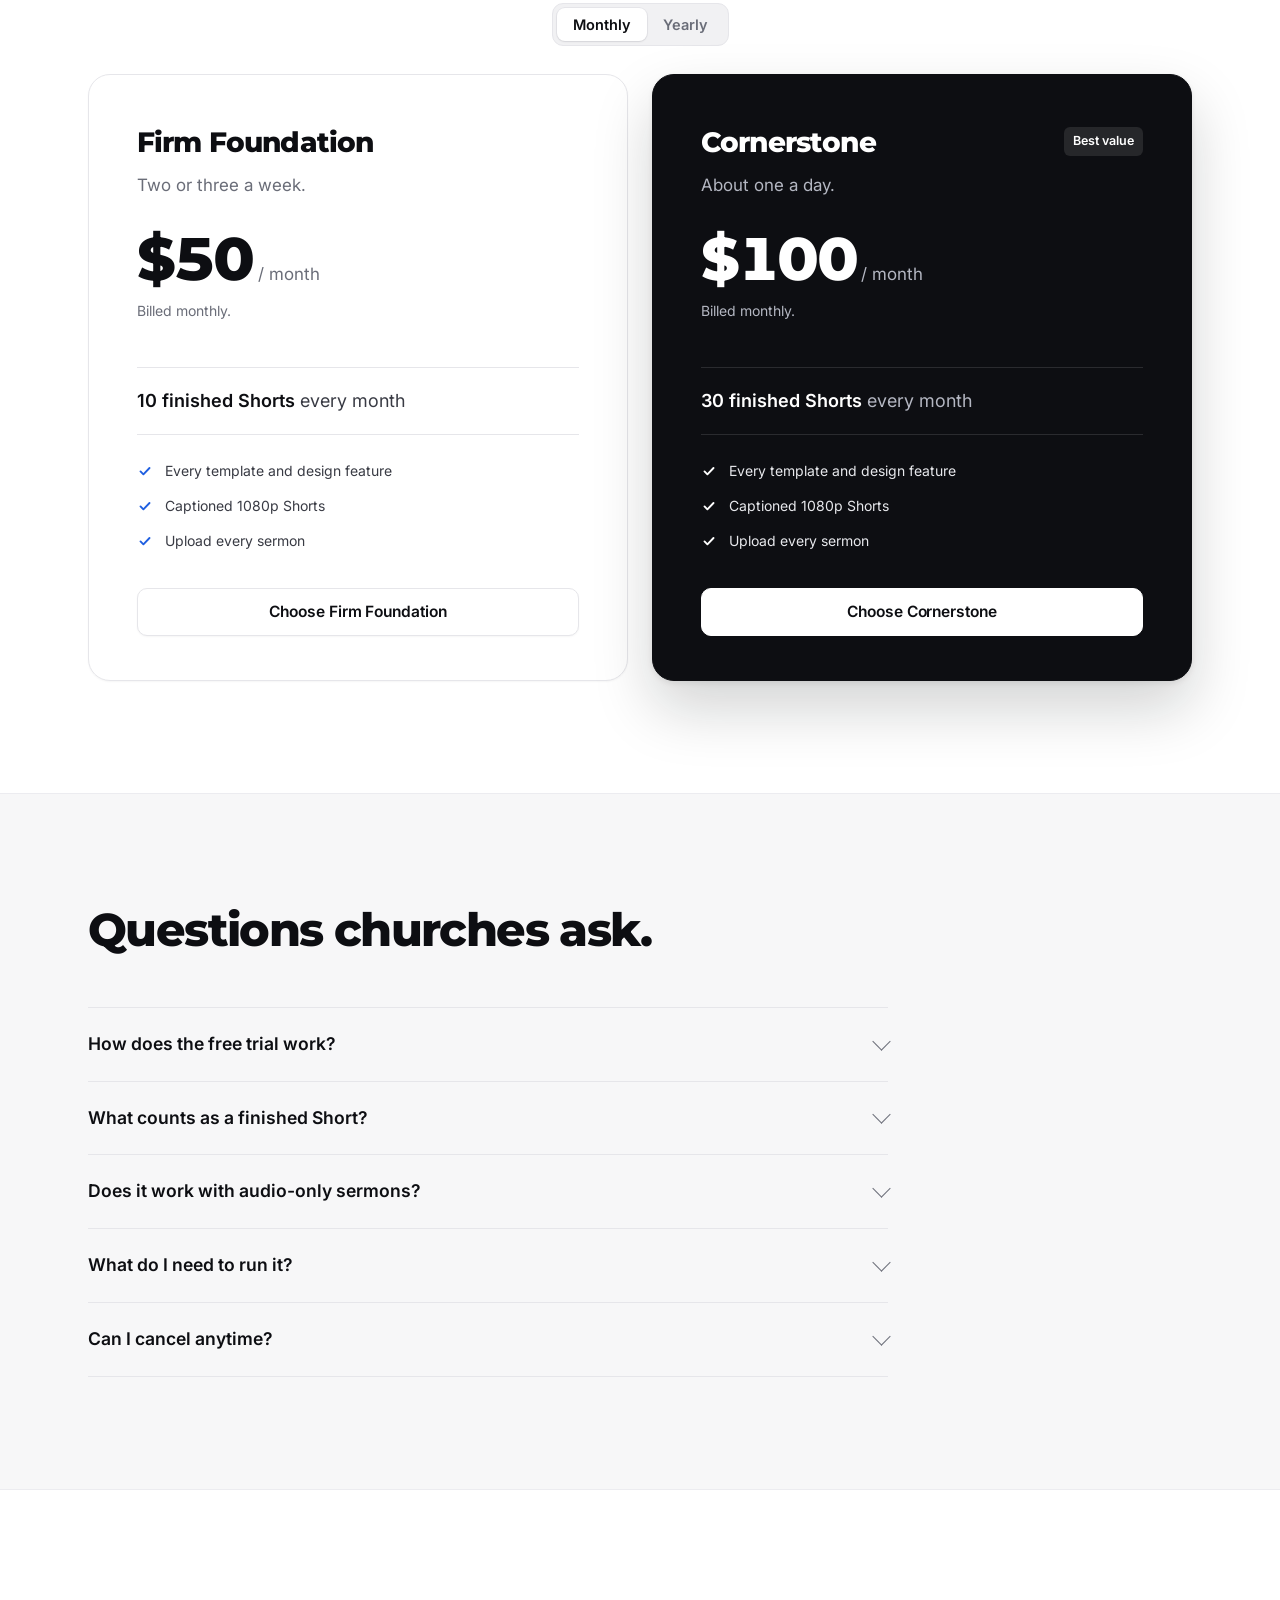
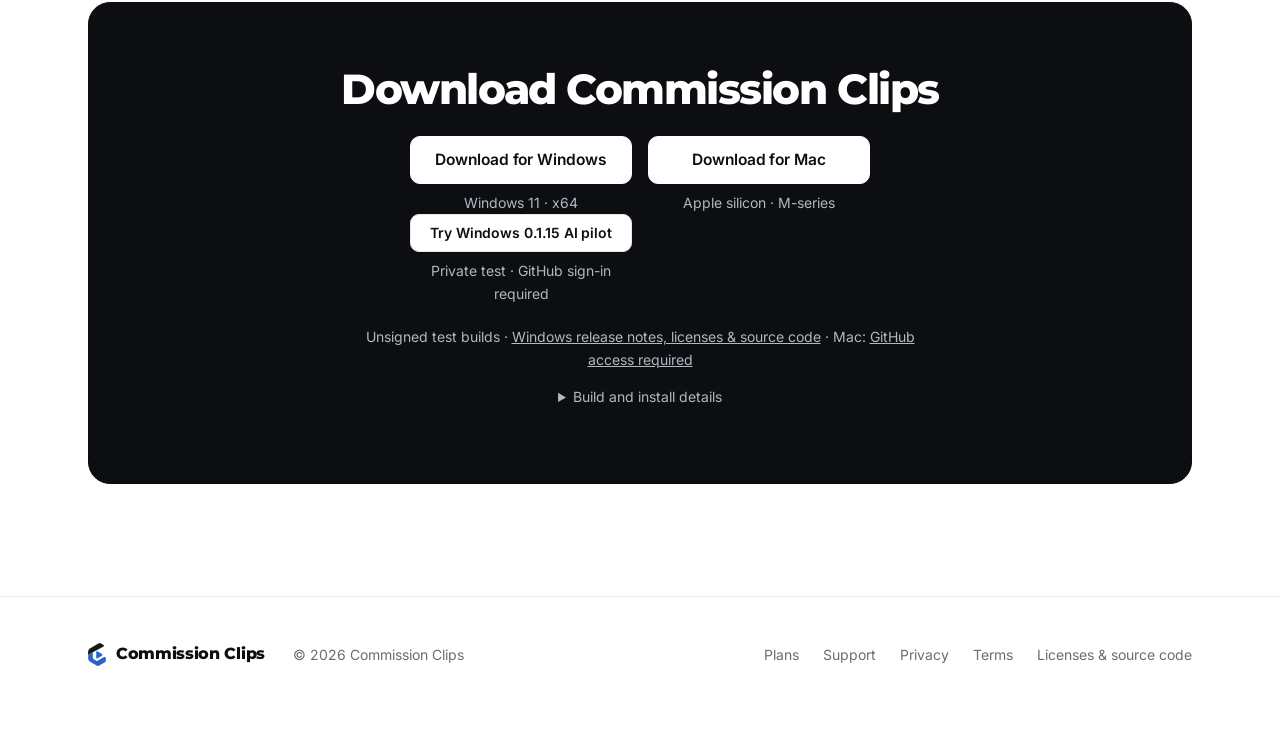
==== commit 1d75a244: "Link the Windows 0.1.15 AI pilot from Downloads" ====
--- a/index.html
+++ b/index.html
@@ -847,6 +847,8 @@
       <div>
         <a class="btn accent" href="https://github.com/pairofblessings-cmd/commission-clips/releases/download/v0.1.14/CommissionClips-0.1.14-Setup.exe" aria-describedby="windows-compat">Download for Windows</a>
         <p id="windows-compat" class="download-compat">Windows 11 · x64</p>
+        <a class="btn sm" id="windows-ai-pilot-link" href="/windows-ai-pilot.html" aria-describedby="windows-ai-access">Try Windows 0.1.15 AI pilot</a>
+        <p id="windows-ai-access" class="download-compat">Private test · GitHub sign-in required</p>
       </div>
       <div>
         <a class="btn accent" href="https://github.com/pairofblessings-cmd/commission-clips-app/releases/download/private-preview-0.1.13-20261125/Commission-Clips-0.1.13-Apple-Silicon-test-45551833618.dmg" aria-describedby="mac-compat">Download for Mac</a>
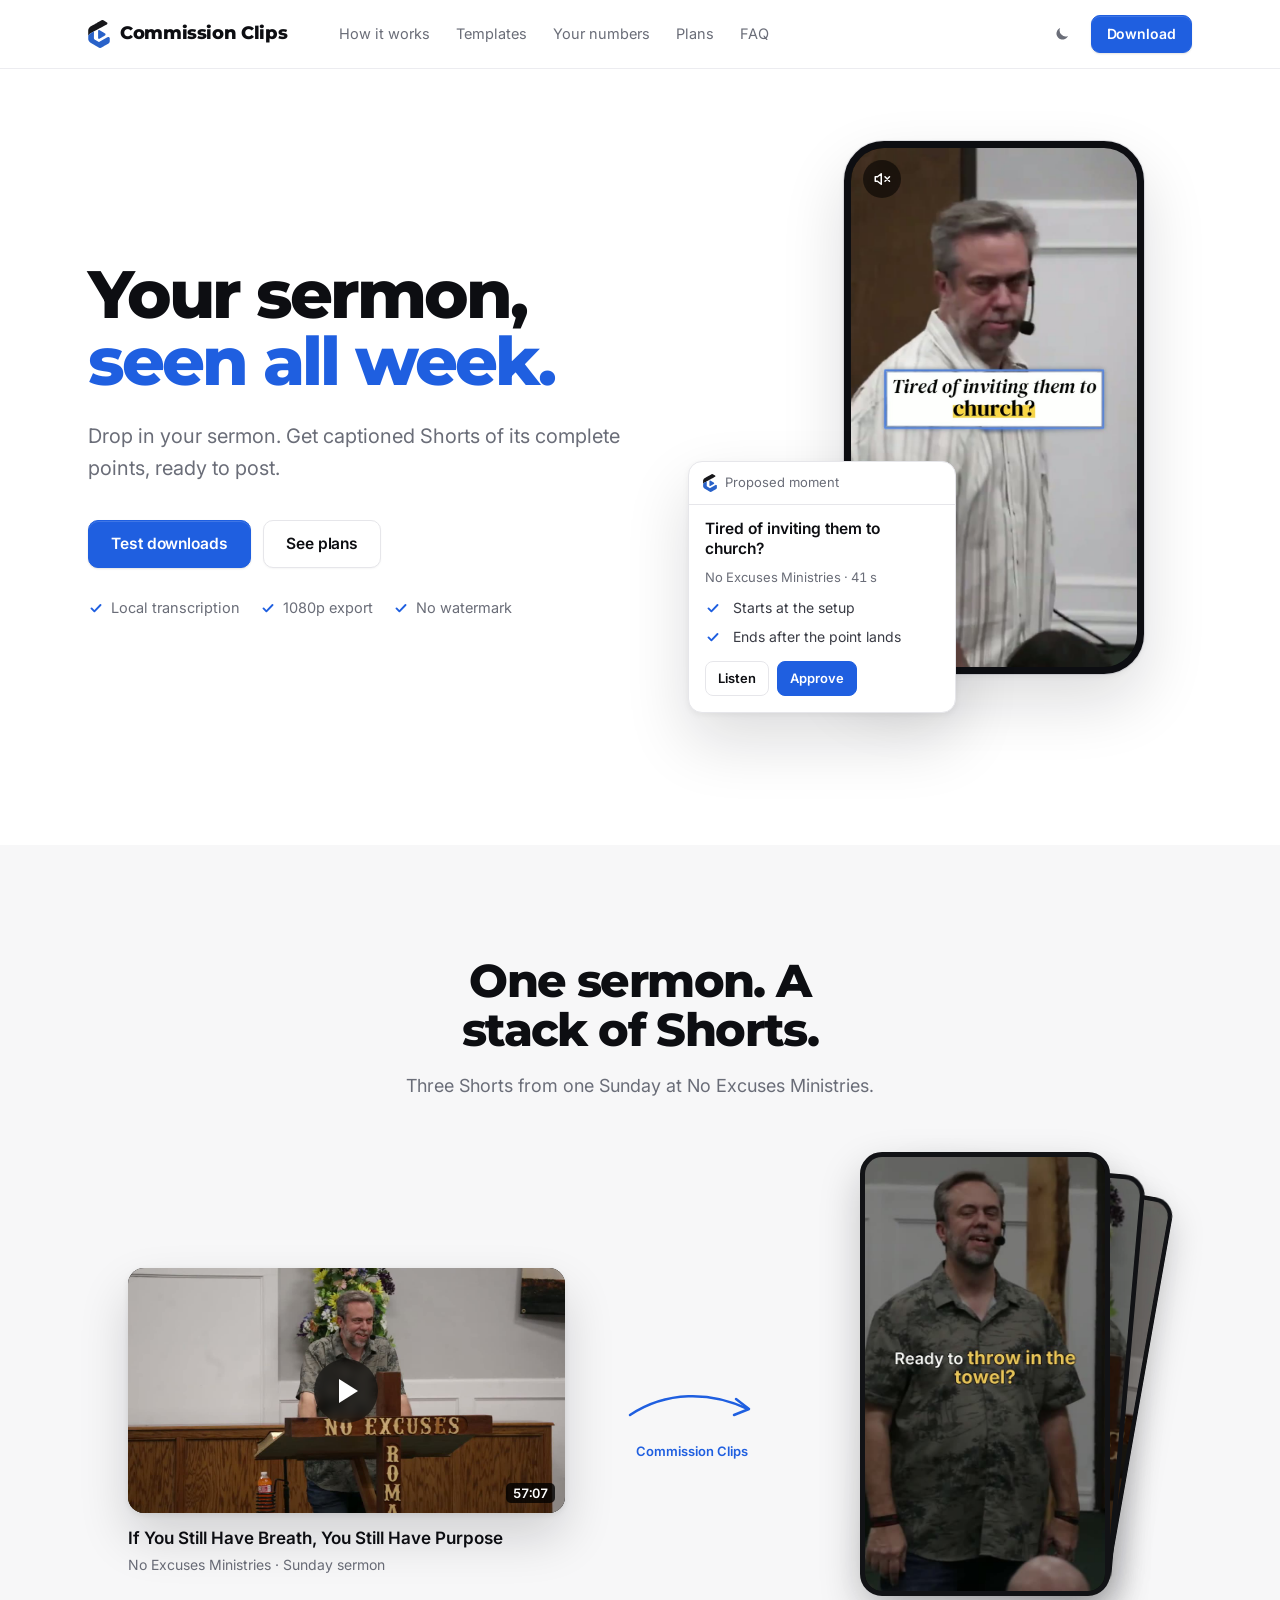
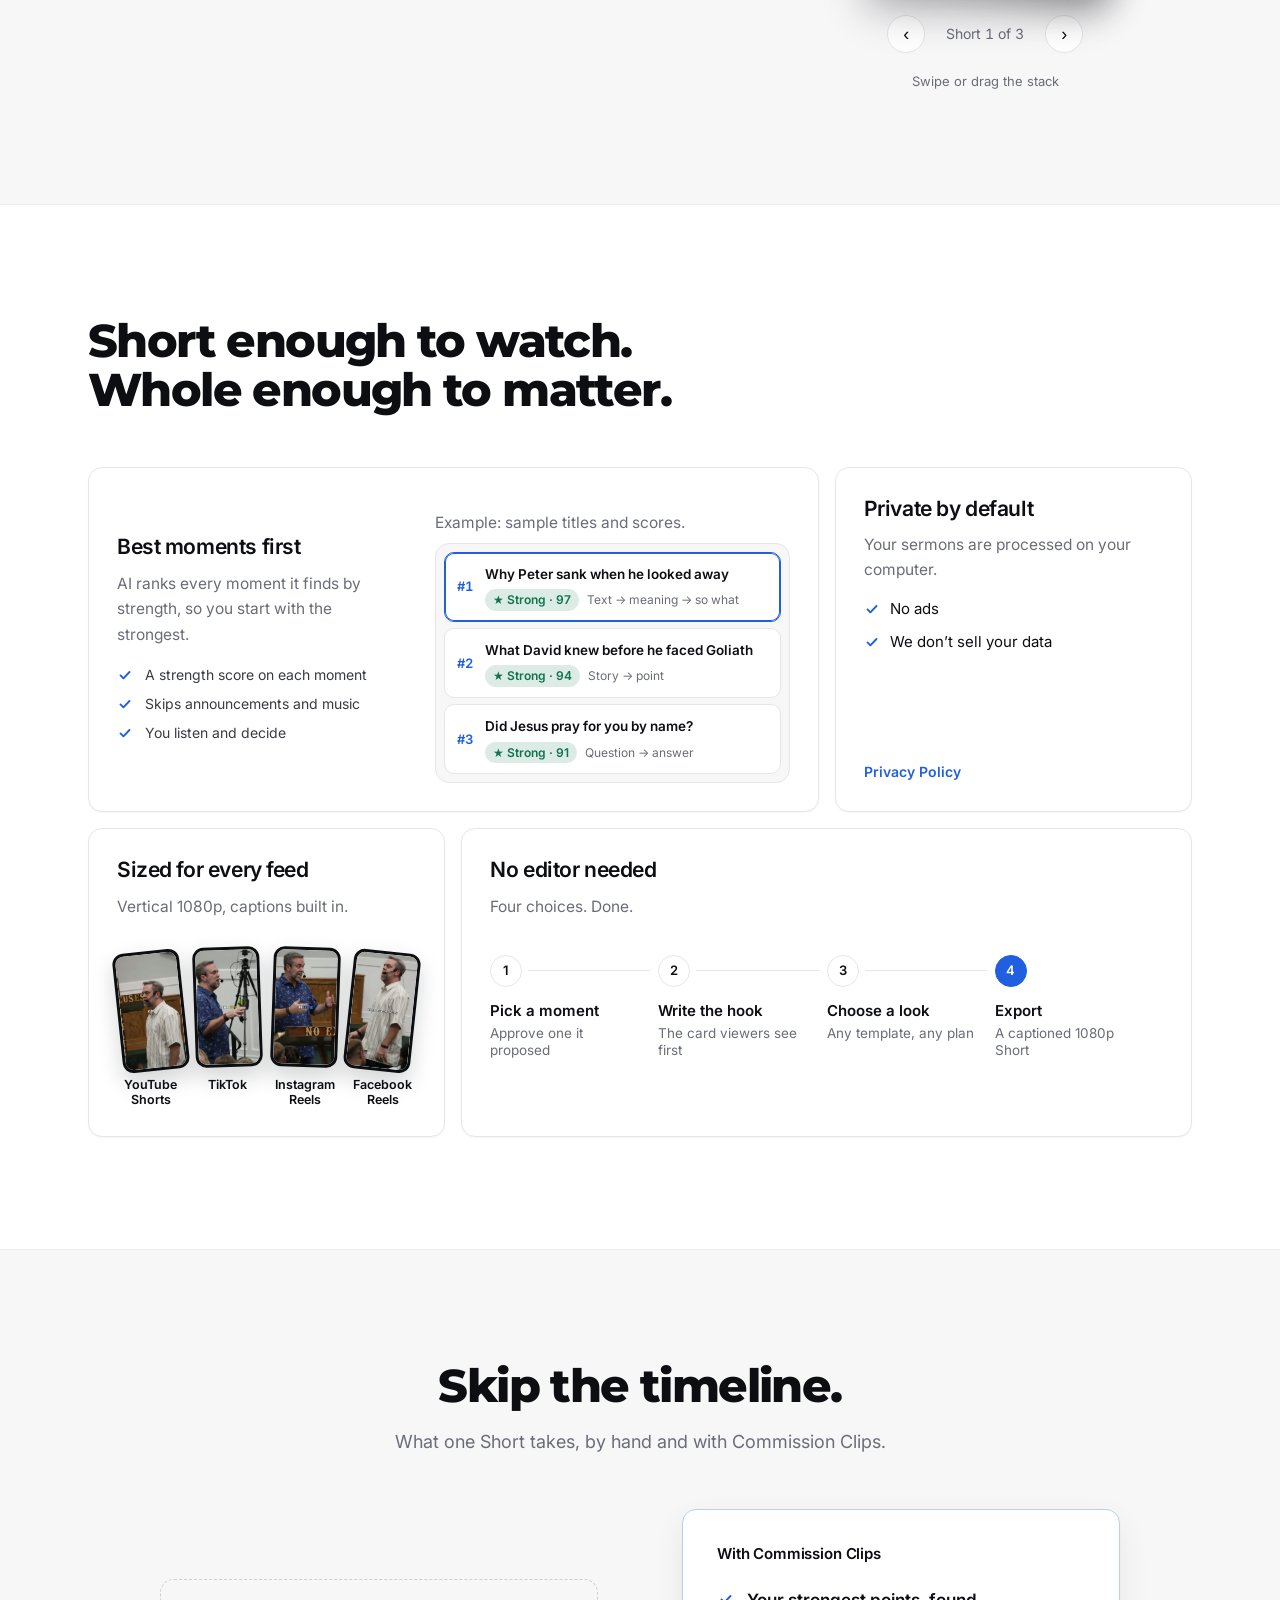
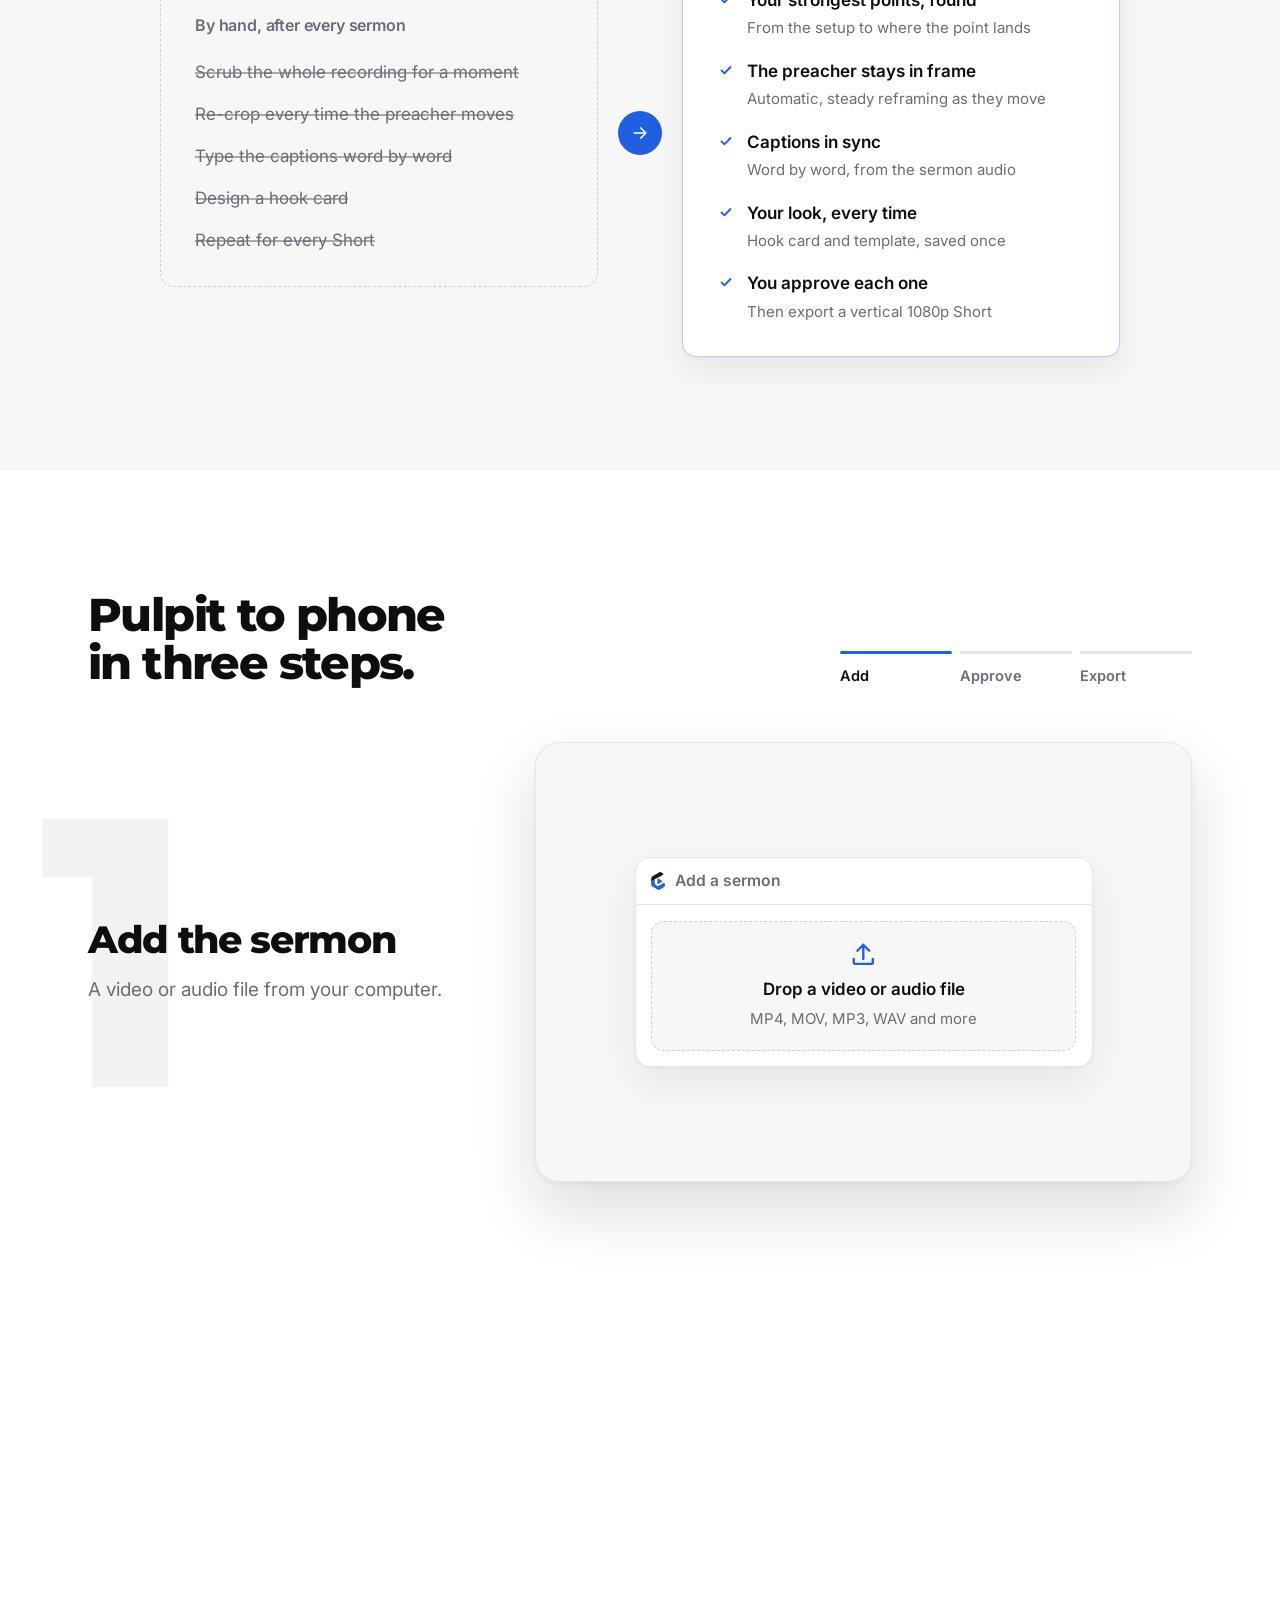
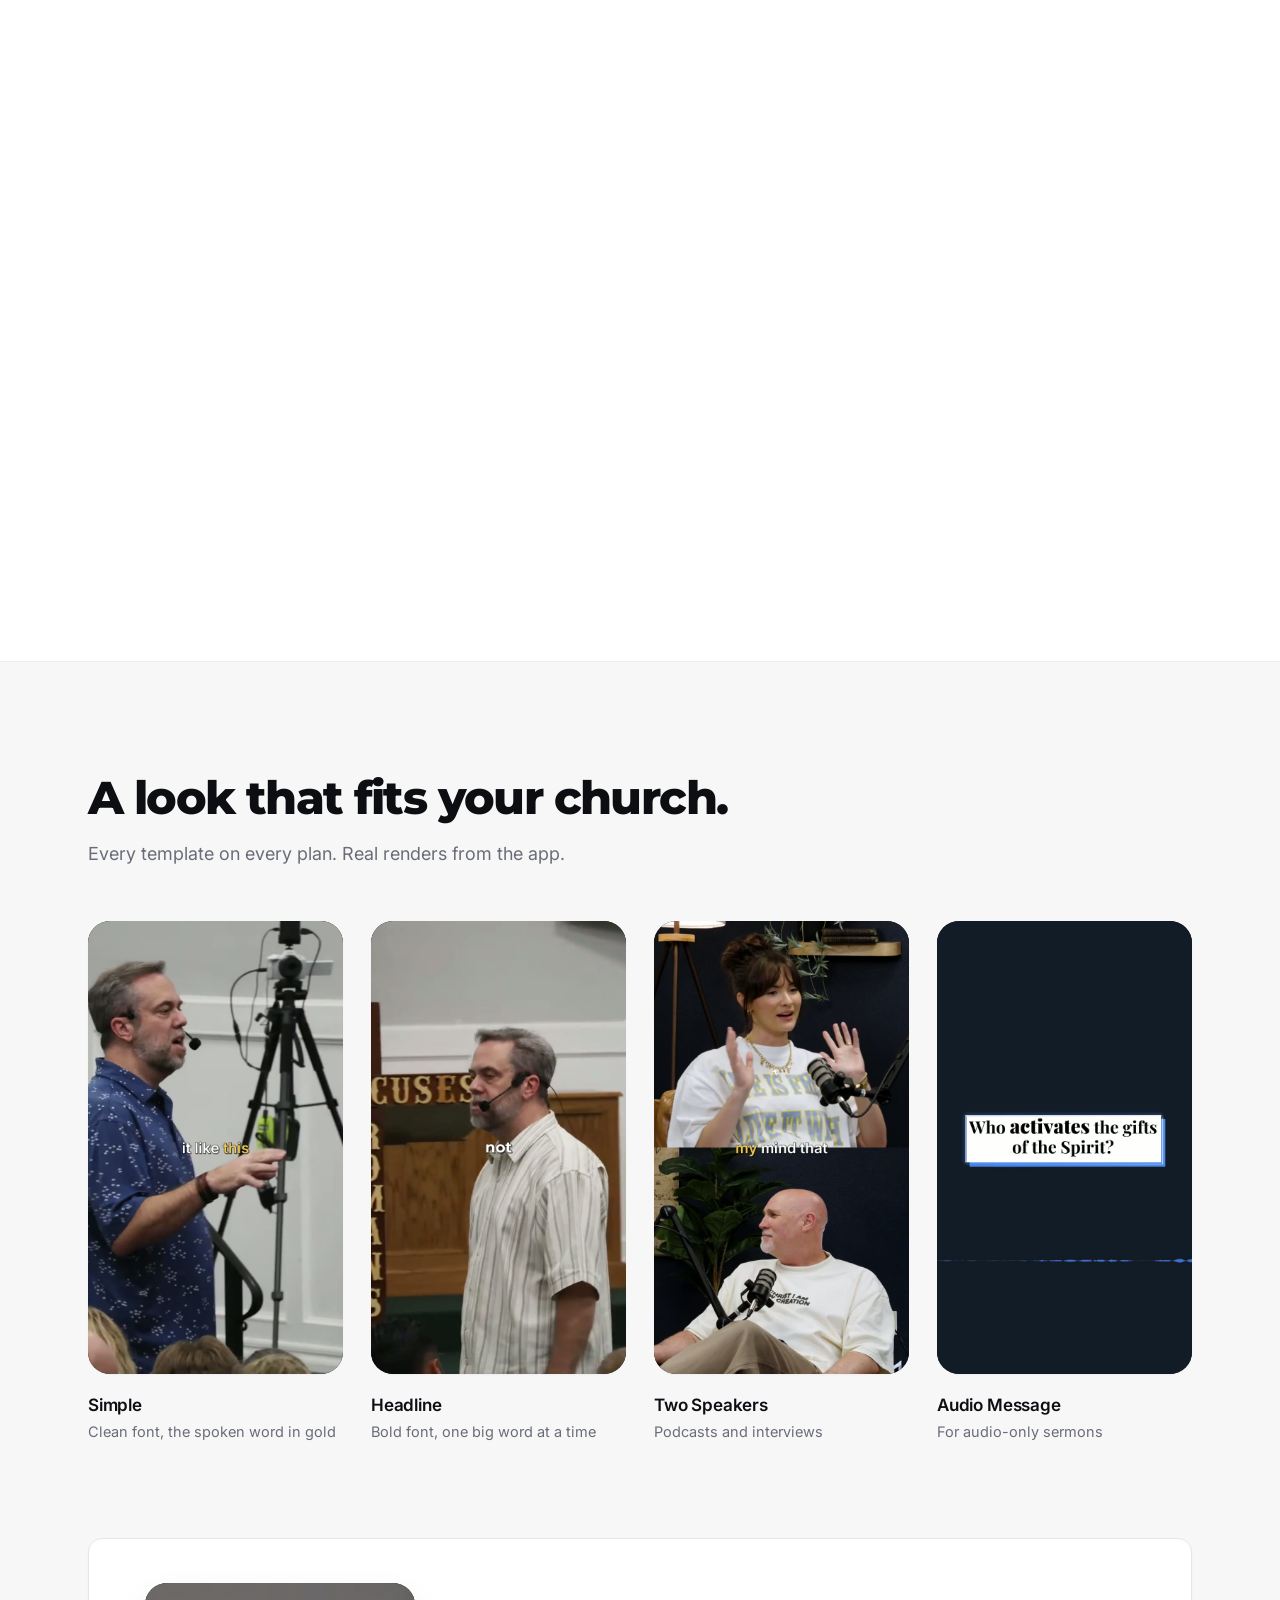
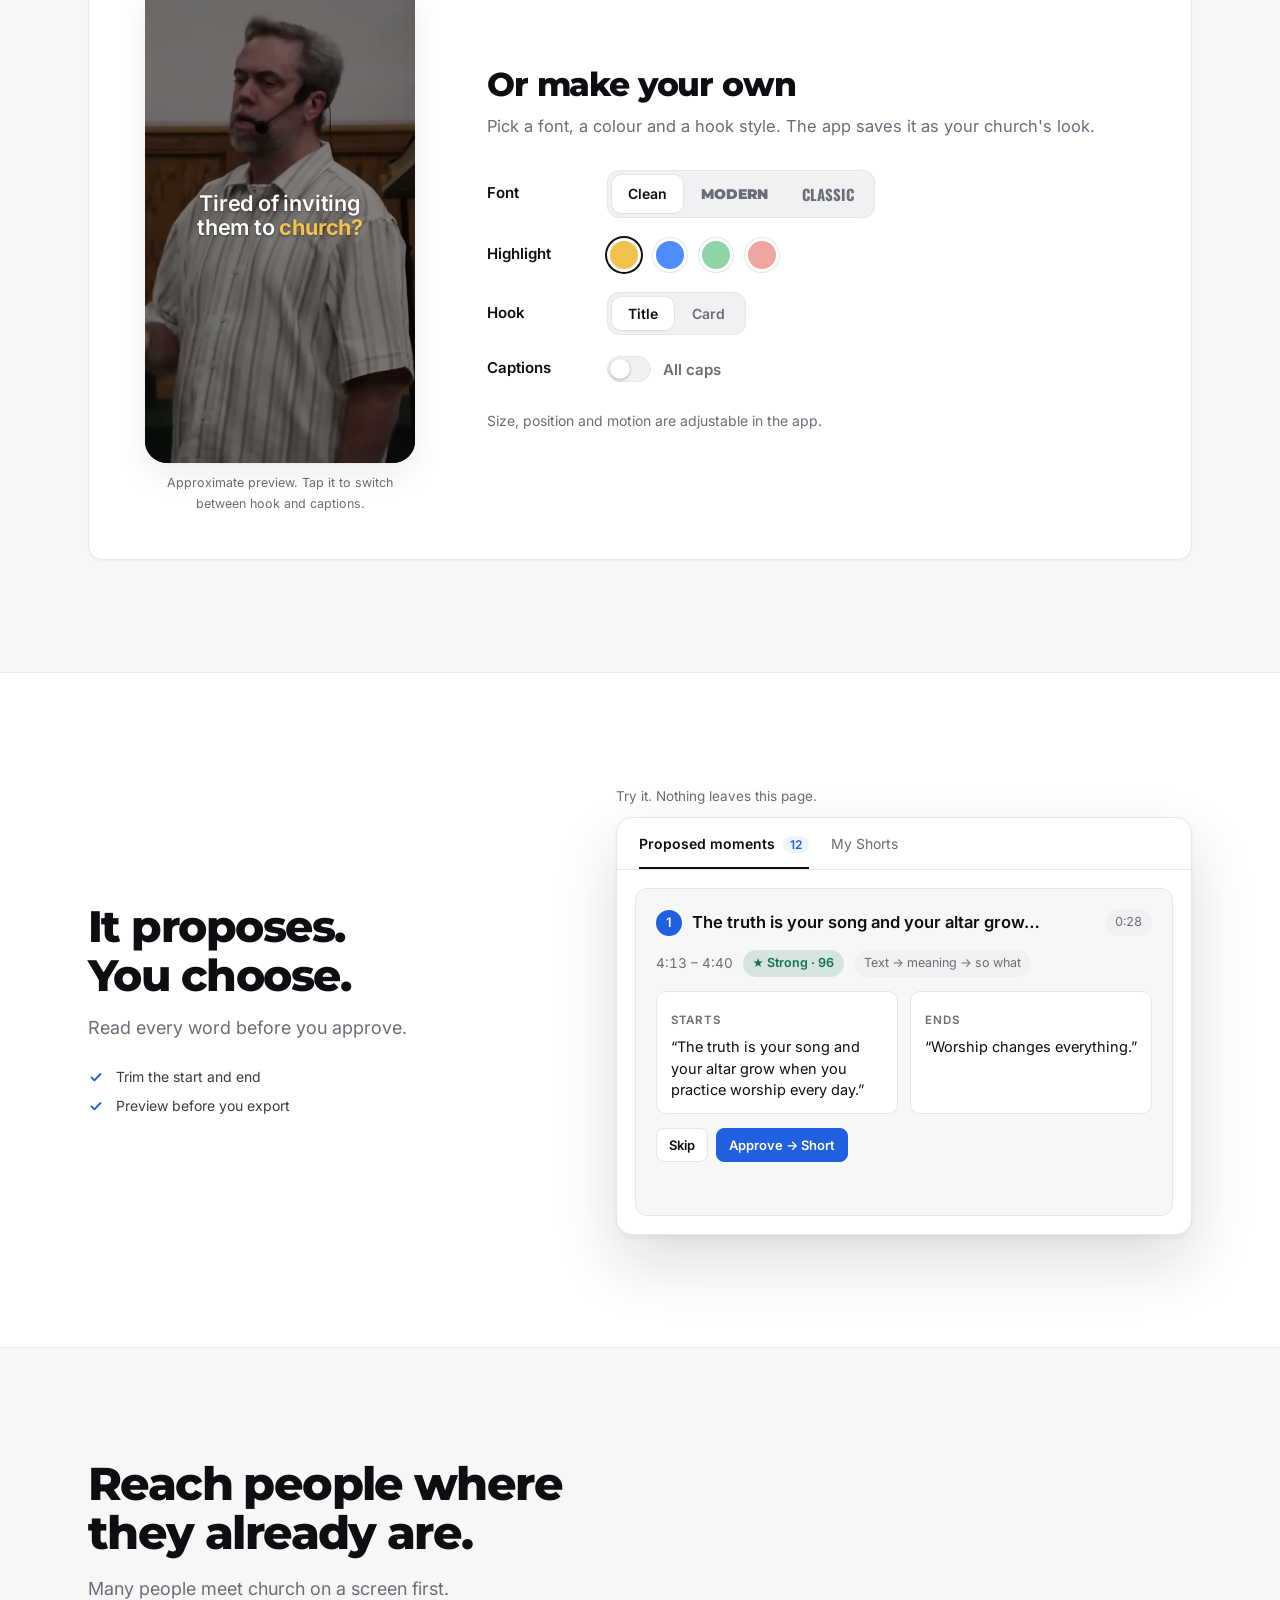
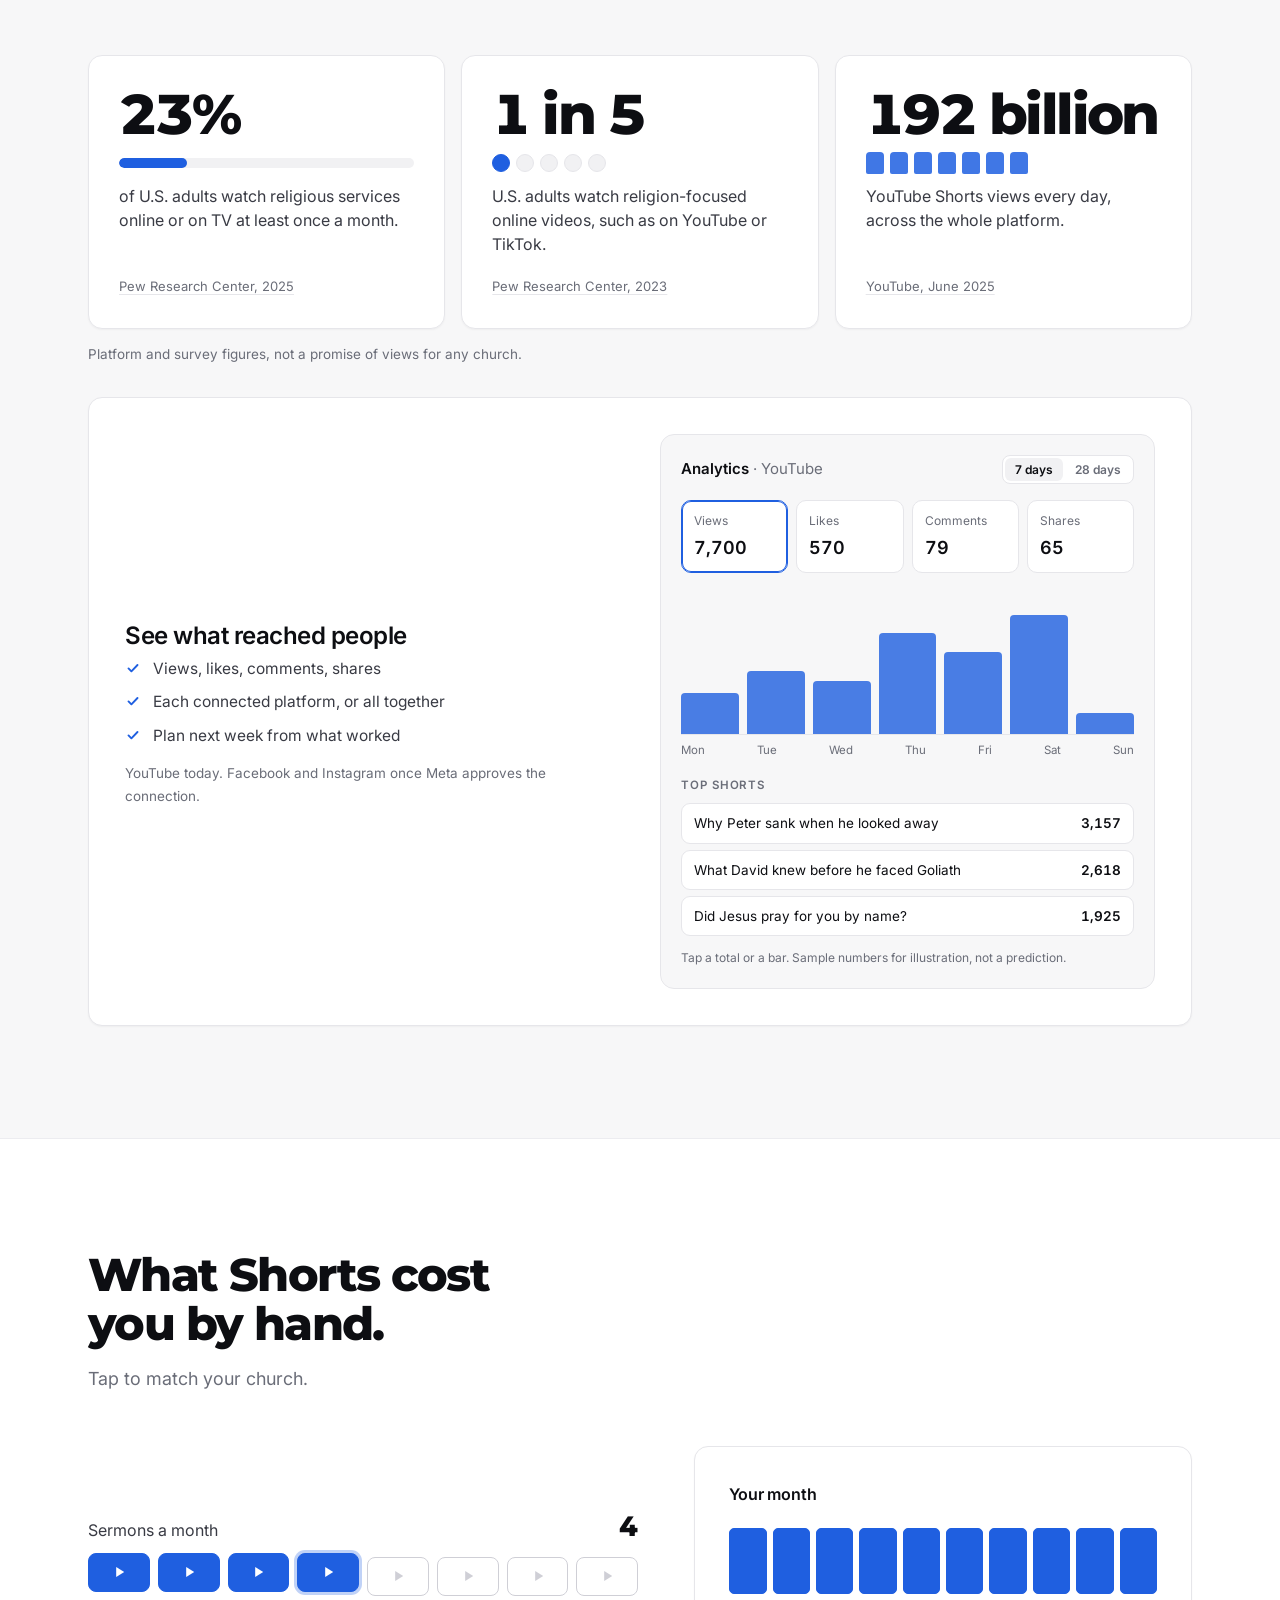
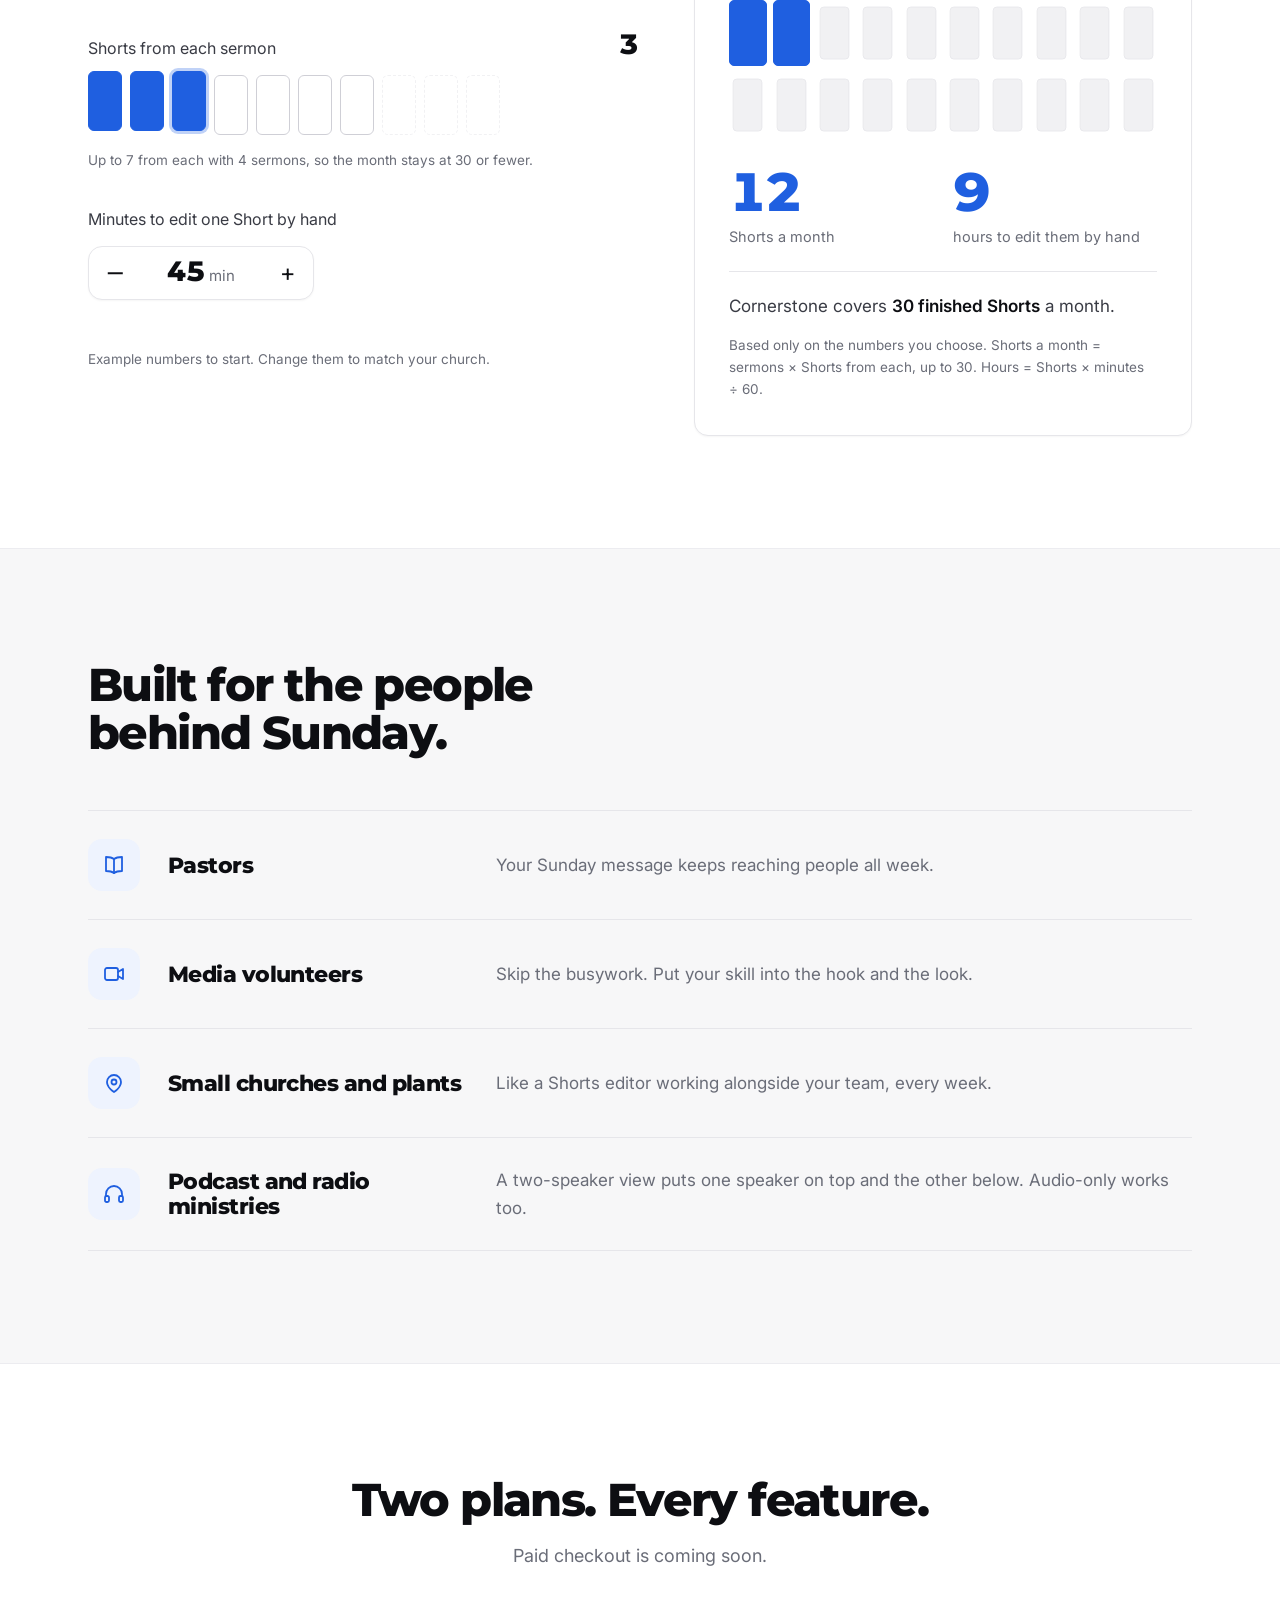
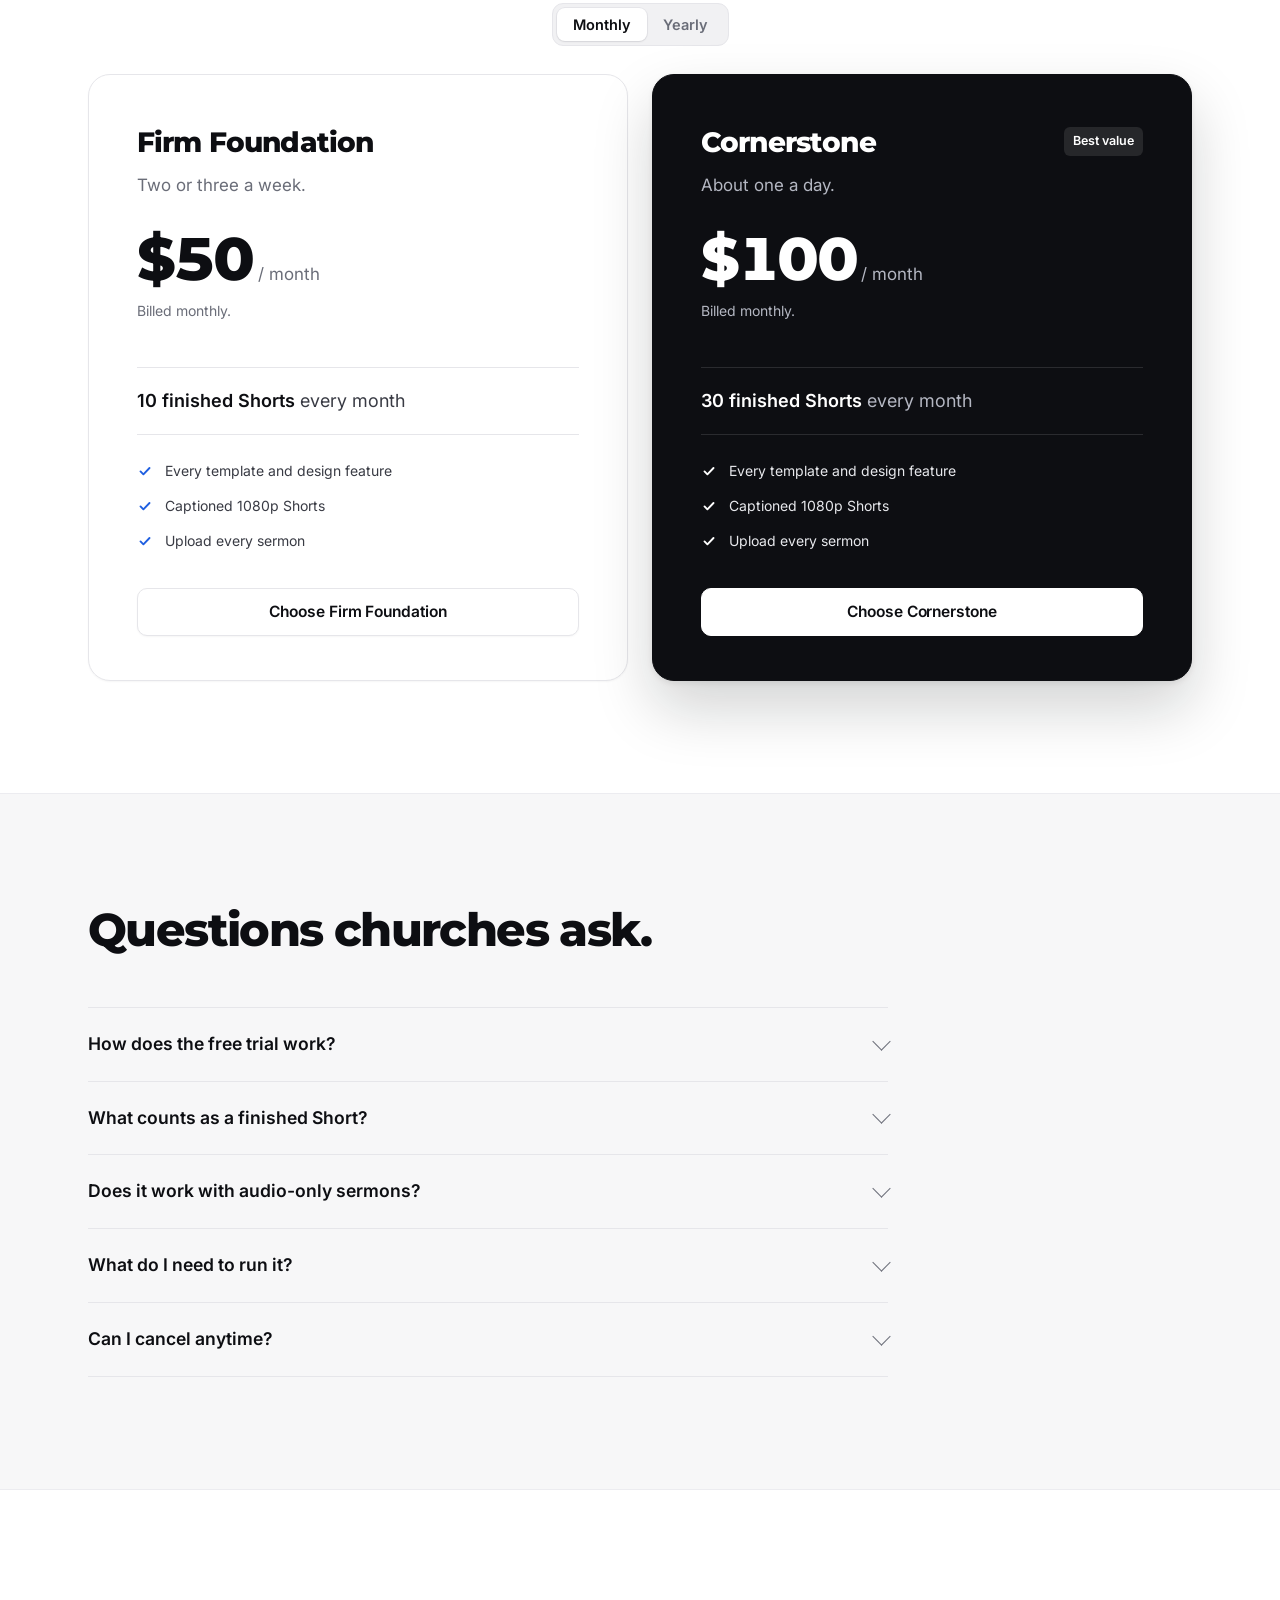
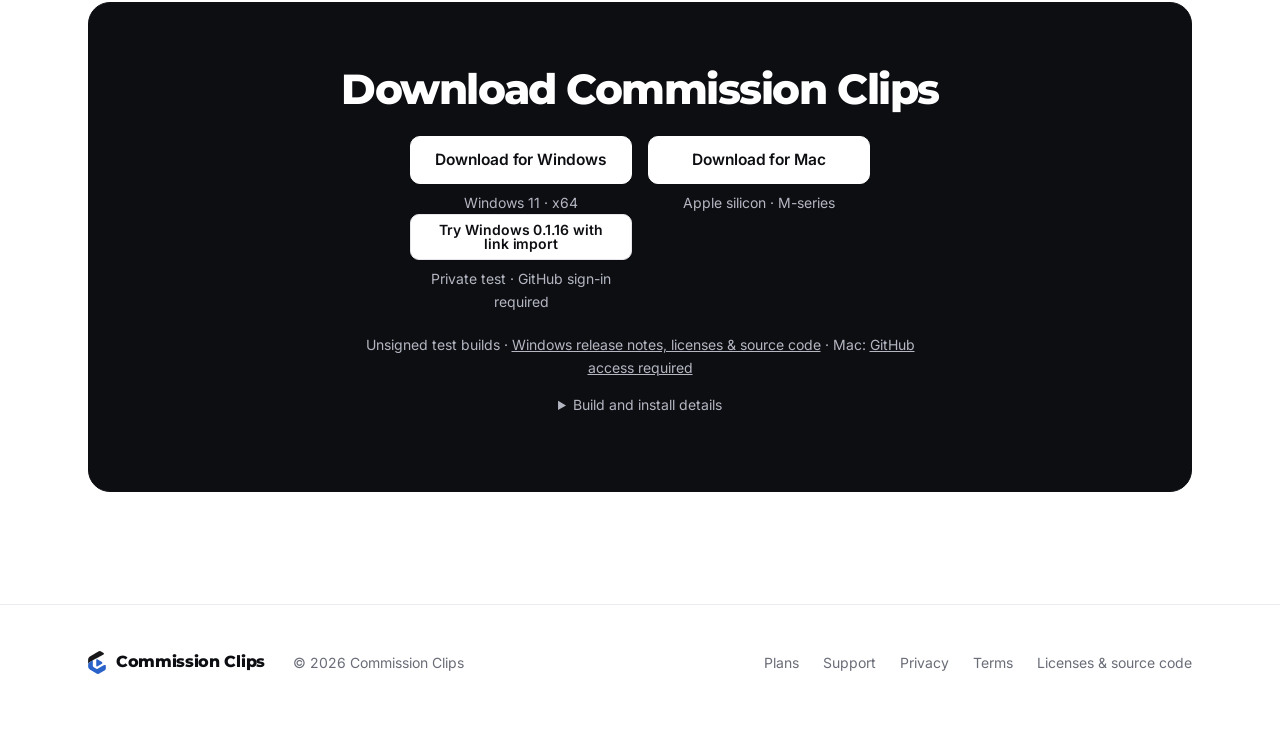
==== commit 5eb037e4: "Make the Windows URL pilot available on the download page (index.html)" ====
--- a/index.html
+++ b/index.html
@@ -847,7 +847,7 @@
       <div>
         <a class="btn accent" href="https://github.com/pairofblessings-cmd/commission-clips/releases/download/v0.1.14/CommissionClips-0.1.14-Setup.exe" aria-describedby="windows-compat">Download for Windows</a>
         <p id="windows-compat" class="download-compat">Windows 11 · x64</p>
-        <a class="btn sm" id="windows-ai-pilot-link" href="/windows-ai-pilot.html" aria-describedby="windows-ai-access">Try Windows 0.1.15 AI pilot</a>
+        <a class="btn sm" id="windows-ai-pilot-link" href="/windows-ai-pilot.html" aria-describedby="windows-ai-access">Try Windows 0.1.16 with link import</a>
         <p id="windows-ai-access" class="download-compat">Private test · GitHub sign-in required</p>
       </div>
       <div>
